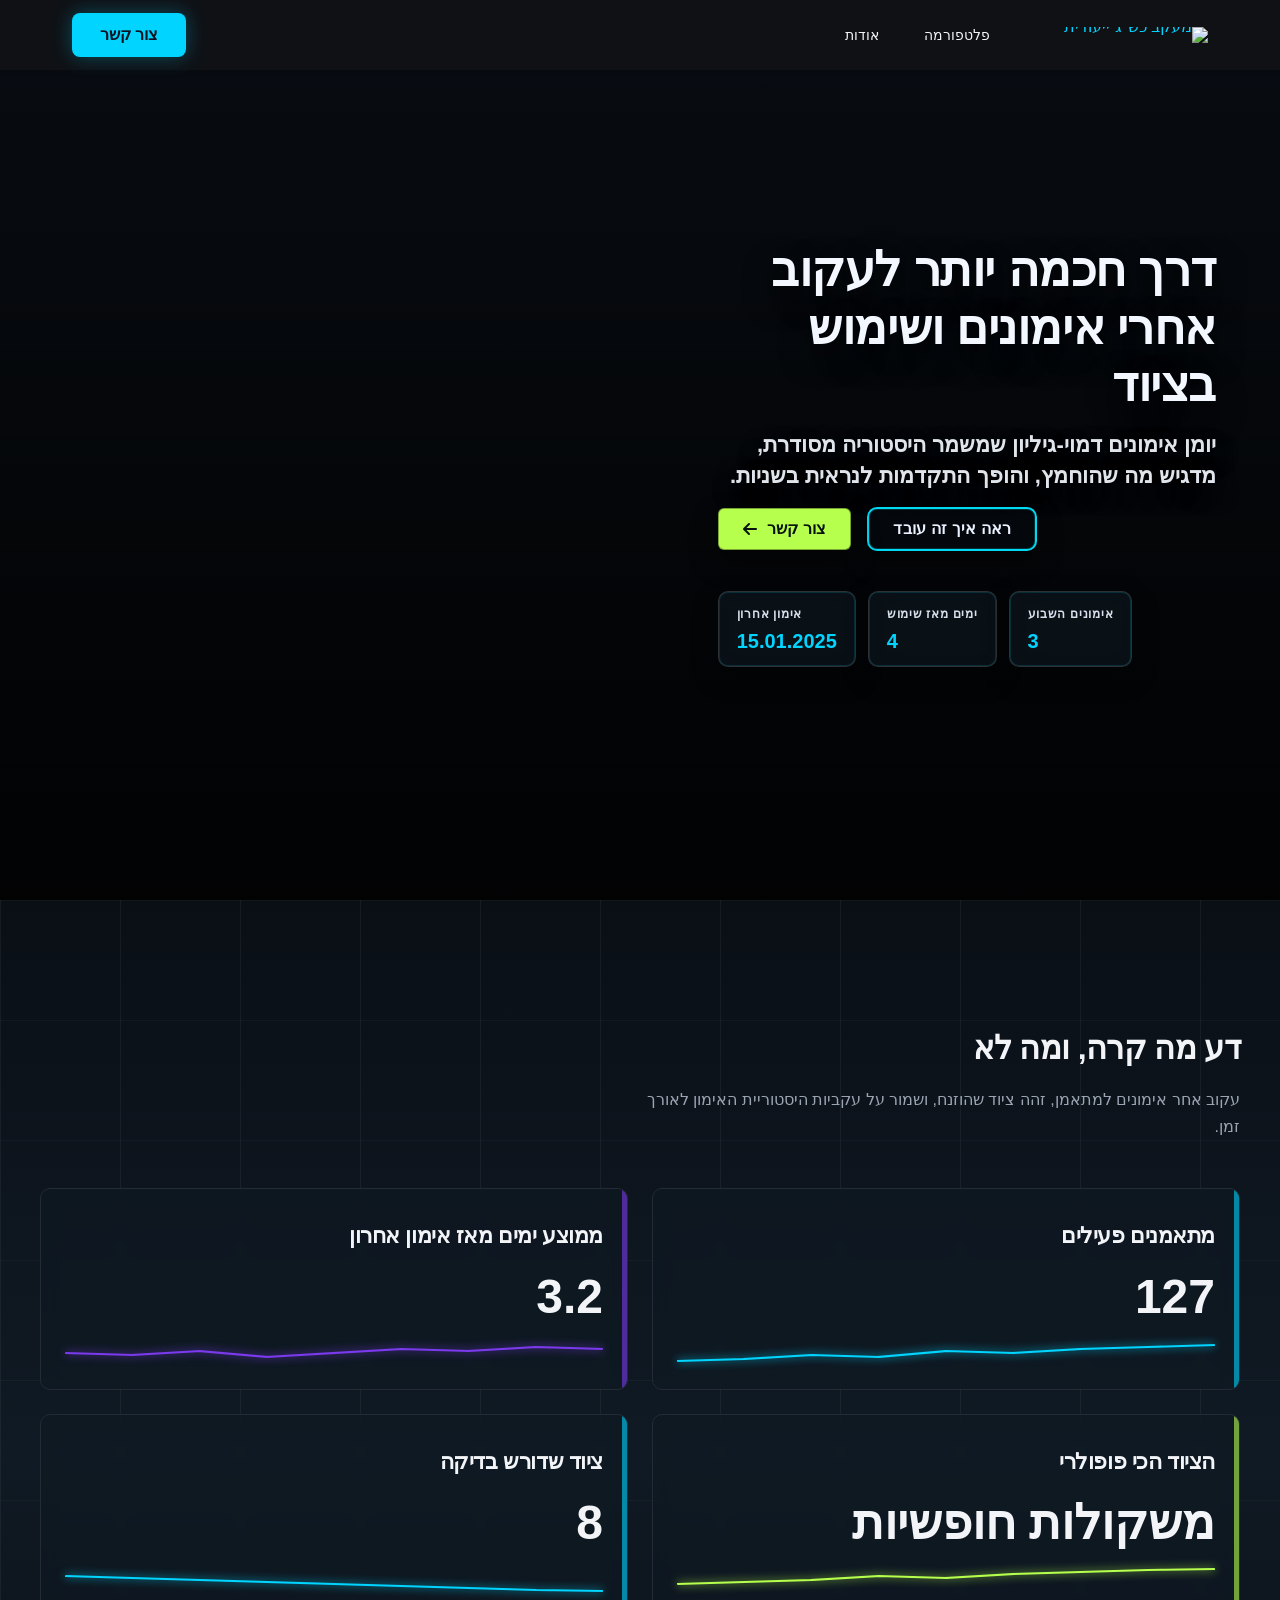
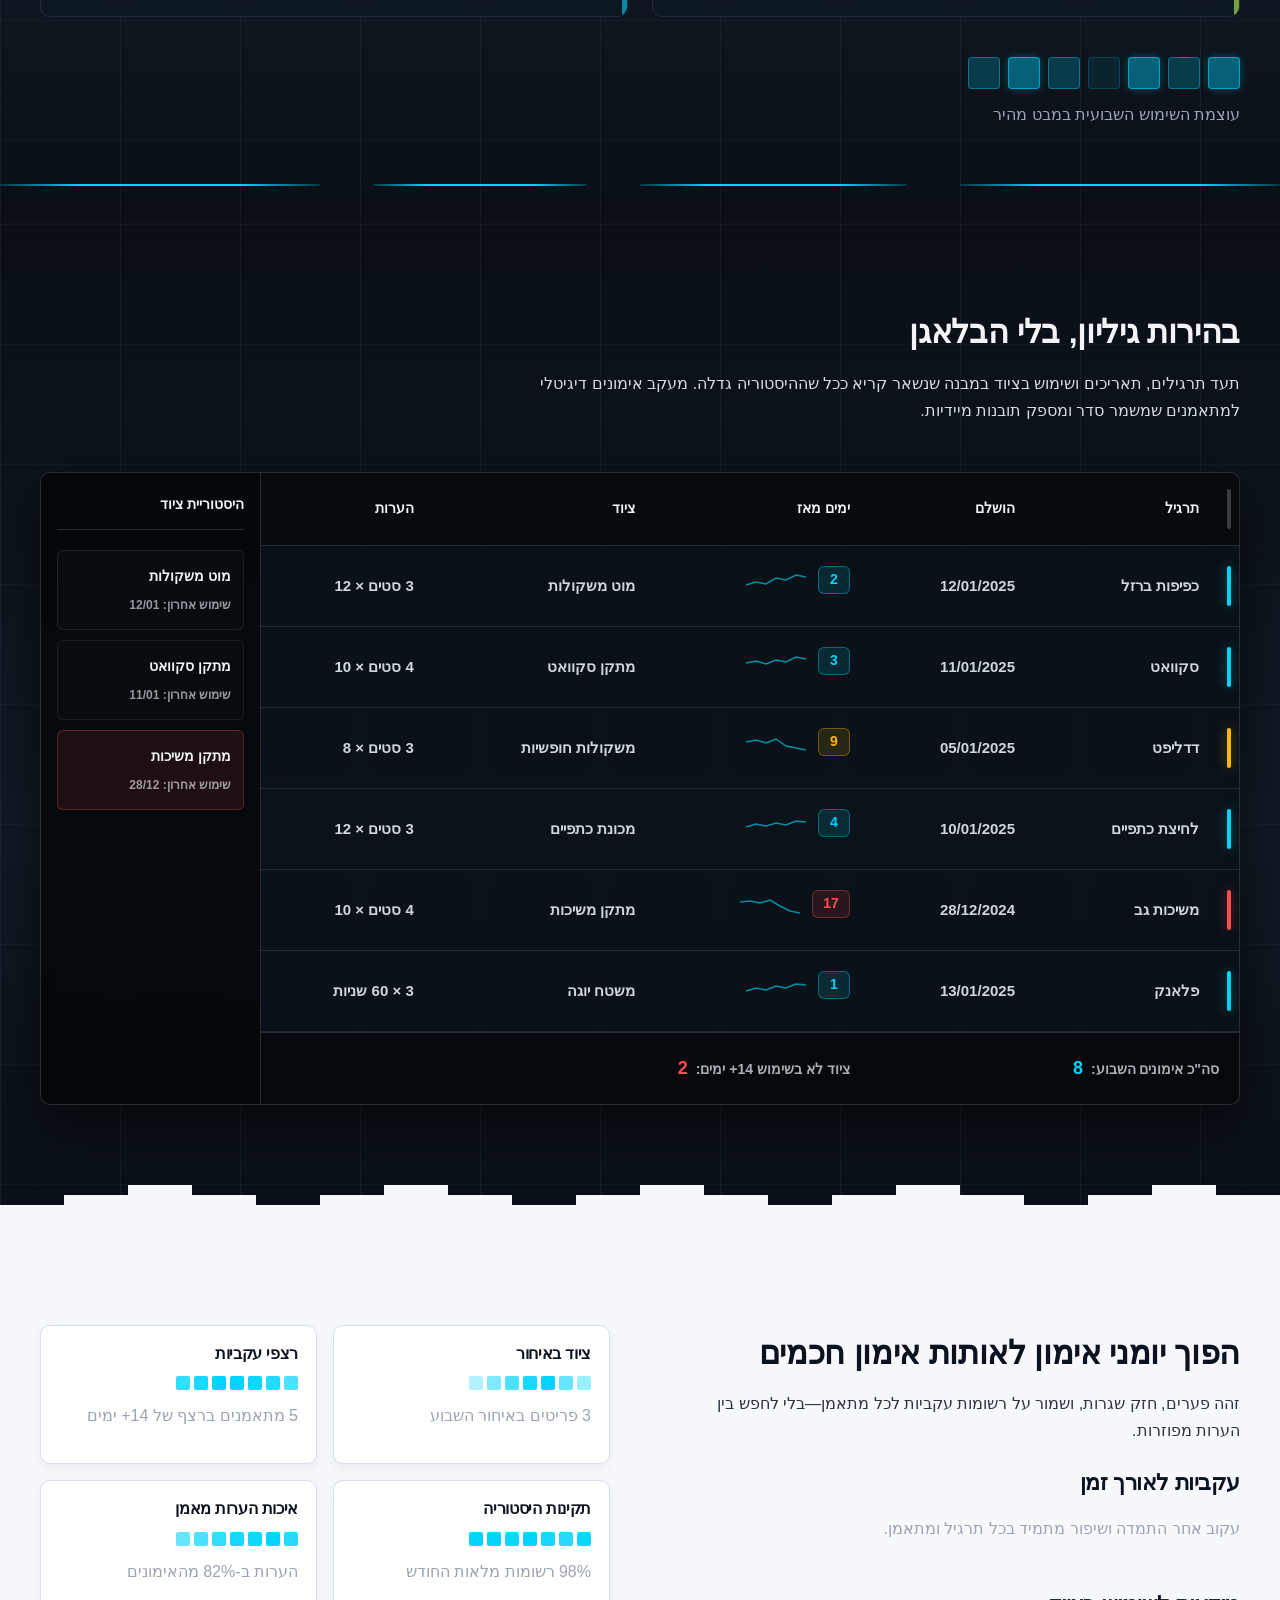
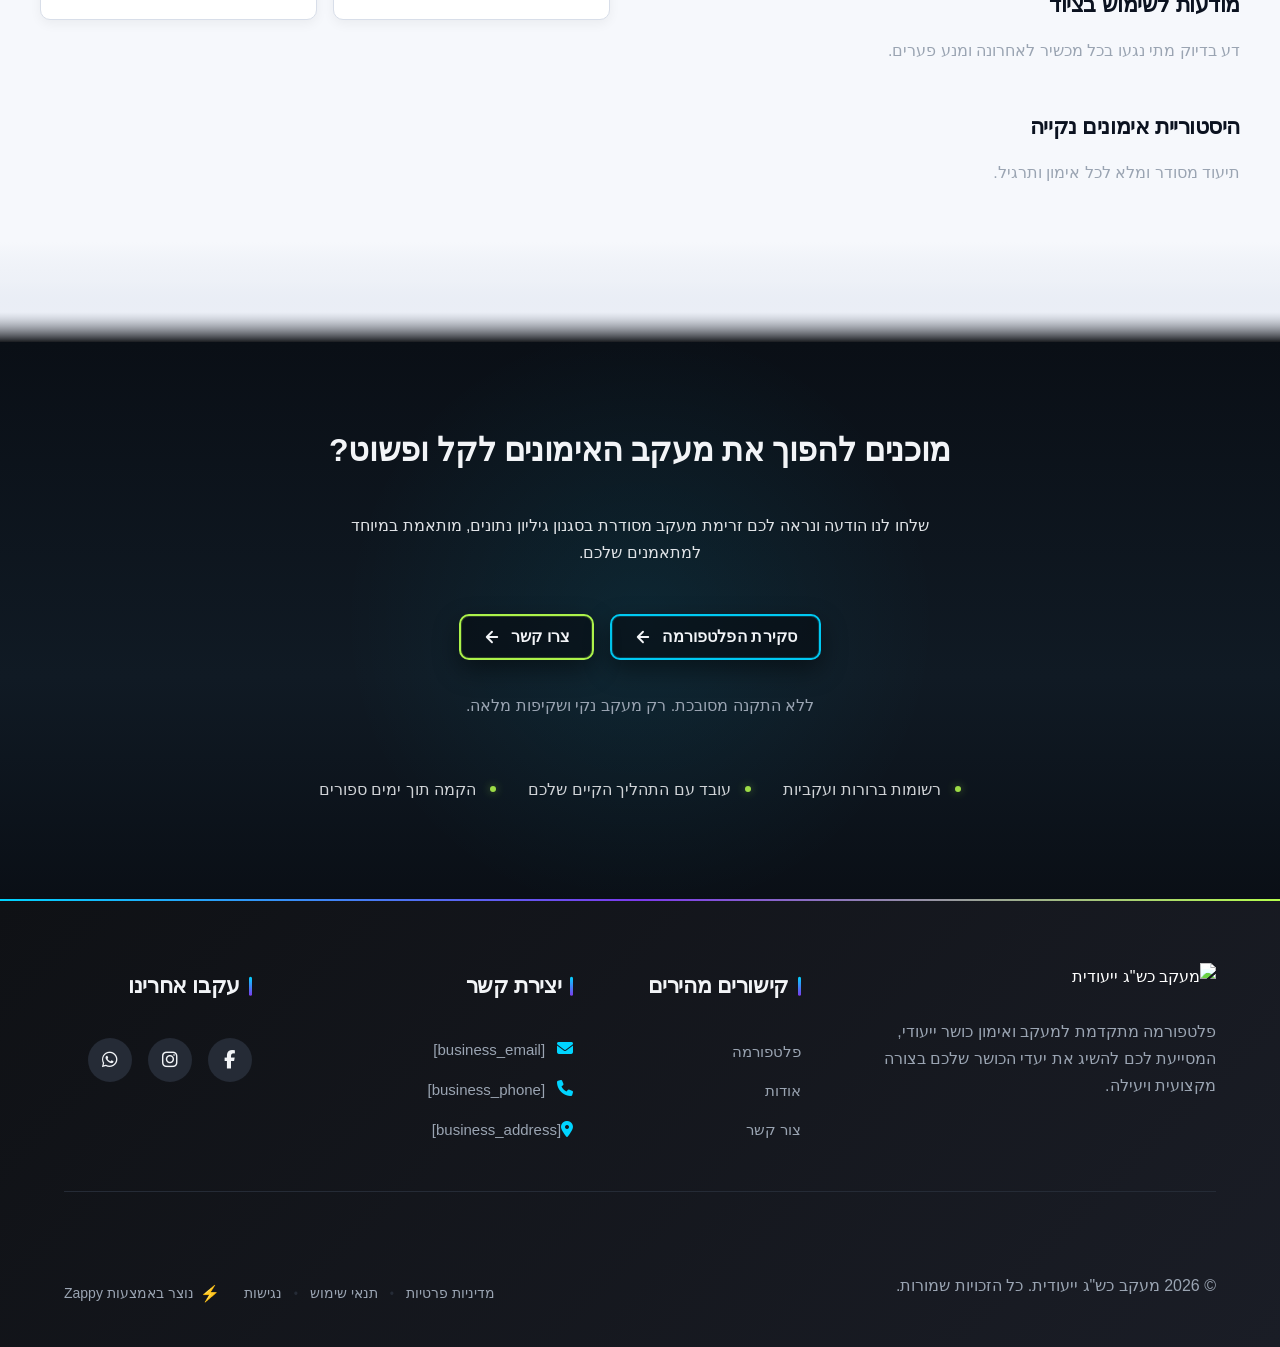
==== public/index.html @ a27424b3 "Initial website commit" ====
<!doctype html><html dir="rtl" lang="he"><head><meta charset="UTF-8"><meta content="width=device-width,initial-scale=1" name="viewport"><meta content="index, follow" name="robots"><title>מעקב אימונים חכם שמתאים לך בדיוק — מעקב כש&quot;ג ייעודית</title><meta content="פלטפורמת מעקב אימונים דיגיטלי המתעדת כל תרגיל ומחשבת אוטומטית ימים מאז שימוש אחרון בציוד. נהל את היסטוריית האימונים שלך בממשק פשוט וחכם." name="description"><meta content="מעקב אימונים, מעקב אימונים דיגיטלי למתאמנים, תיעוד תרגילים וחיזוק שרירים, מערכת ניהול אימונים, מעקב ציוד כושר" name="keywords"><link href="/assets/favicon.ico" rel="icon" type="image/x-icon"><link href="/assets/favicon-16x16.png" rel="icon" type="image/png" sizes="16x16"><link href="/assets/favicon-32x32.png" rel="icon" type="image/png" sizes="32x32"><link href="/assets/favicon-48x48.png" rel="icon" type="image/png" sizes="48x48"><link href="/assets/favicon-192x192.png" rel="icon" type="image/png" sizes="192x192"><link href="/assets/favicon-512x512.png" rel="icon" type="image/png" sizes="512x512"><link href="/assets/apple-touch-icon.png" rel="apple-touch-icon"><script>!function(){"use strict";var t="fdaa30c4-0385-4258-b812-ad06dd76a02b",e="https://api.zappy5.com/api/analytics/track",a=18e5,n=2592e6,o=!0,i=!0,r=!0;var s=function(){var e="zappy_visitor_"+t,a=null;try{if(a=localStorage.getItem(e)){var o=JSON.parse(a),i=Date.now();if(i-o.created<n)return o.lastSeen=i,localStorage.setItem(e,JSON.stringify(o)),o.id}}catch(t){console.warn("Zappy Analytics: LocalStorage not available")}var r="zv_"+Date.now()+"_"+Math.random().toString(36).substr(2,9);try{localStorage.setItem(e,JSON.stringify({id:r,created:Date.now(),lastSeen:Date.now()}))}catch(t){}return r}(),c=function(){var e="zappy_session_"+t,n=null;try{if(n=sessionStorage.getItem(e)){var o=JSON.parse(n),i=Date.now();if(i-o.timestamp<a)return o.timestamp=i,sessionStorage.setItem(e,JSON.stringify(o)),o.id}}catch(t){console.warn("Zappy Analytics: SessionStorage not available")}var r="zs_"+Date.now()+"_"+Math.random().toString(36).substr(2,9);try{sessionStorage.setItem(e,JSON.stringify({id:r,timestamp:Date.now()}))}catch(t){}return r}();function l(a,n){n=n||{};var o={website_id:t,event_type:a,page_path:window.location.pathname,referrer:document.referrer||"direct",visitor_id:s,session_id:c,metadata:n};if(navigator.sendBeacon){var i=new Blob([JSON.stringify(o)],{type:"application/json"});navigator.sendBeacon(e,i)}else fetch(e,{method:"POST",headers:{"Content-Type":"application/json"},body:JSON.stringify(o),keepalive:!0}).catch(function(t){console.warn("Zappy Analytics: Failed to track event",t)})}o&&l("pageview",{title:document.title,url:window.location.href}),i&&document.addEventListener("click",function(t){var e=t.target;if("BUTTON"===e.tagName||e.closest("button")){var a="BUTTON"===e.tagName?e:e.closest("button");l("click",{element:"button",text:a.textContent.trim().substring(0,100),id:a.id||null,class:a.className||null})}else if("A"===e.tagName||e.closest("a")){var n="A"===e.tagName?e:e.closest("a");l("navigation",{element:"link",text:n.textContent.trim().substring(0,100),href:n.href,external:n.hostname!==window.location.hostname})}},!0),r&&document.addEventListener("submit",function(t){var e=t.target;l("form_submit",{form_id:e.id||null,form_name:e.name||null,form_action:e.action||null,form_method:e.method||"GET"})},!0);var d=Date.now();window.addEventListener("beforeunload",function(){l("page_unload",{time_on_page:Math.floor((Date.now()-d)/1e3),page_path:window.location.pathname})}),window.zappyAnalytics={track:l,getVisitorId:function(){return s},getSessionId:function(){return c}}}()</script><meta content="מעקב אימונים חכם שמתאים לך בדיוק — מעקב כש&quot;ג ייעודית" property="og:title"><meta content="פלטפורמת מעקב אימונים דיגיטלי המתעדת כל תרגיל ומחשבת אוטומטית ימים מאז שימוש אחרון בציוד. נהל את היסטוריית האימונים שלך בממשק פשוט וחכם." property="og:description"><meta content="website" property="og:type"><meta content="he_IL" property="og:locale"><meta content="summary_large_image" name="twitter:card"><meta content="מעקב אימונים חכם שמתאים לך בדיוק — מעקב כש&quot;ג ייעודית" name="twitter:title"><meta content="פלטפורמת מעקב אימונים דיגיטלי המתעדת כל תרגיל ומחשבת אוטומטית ימים מאז שימוש אחרון בציוד. נהל את היסטוריית האימונים שלך בממשק פשוט וחכם." name="twitter:description"><link href="https://cdnjs.cloudflare.com/ajax/libs/font-awesome/6.4.0/css/all.min.css" rel="stylesheet"><link href="/assets/favicon.ico" rel="icon" type="image/x-icon"><link href="/assets/favicon-16x16.png" rel="icon" type="image/png" sizes="16x16"><link href="/assets/favicon-32x32.png" rel="icon" type="image/png" sizes="32x32"><link href="/assets/favicon-48x48.png" rel="icon" type="image/png" sizes="48x48"><link href="/assets/favicon-192x192.png" rel="icon" type="image/png" sizes="192x192"><link href="/assets/favicon-512x512.png" rel="icon" type="image/png" sizes="512x512"><link href="/assets/apple-touch-icon.png" rel="apple-touch-icon"><link href="https://cdn.jsdelivr.net/npm/vanilla-cookieconsent@3/dist/cookieconsent.css" rel="stylesheet"/><script src="https://cdn.jsdelivr.net/npm/vanilla-cookieconsent@3/dist/cookieconsent.umd.js"></script><script src="https://cdn.jsdelivr.net/gh/mickidum/acc_toolbar/acctoolbar/acctoolbar.min.js"></script><link href="/styles.css" rel="stylesheet"><style id="zappy-dropdown-submenu-styles">#navMenu li:has(.sub-menu),.nav-menu li:has(.sub-menu),.navbar li:has(.sub-menu),nav li:has(.sub-menu){position:relative}#navMenu .sub-menu,.nav-menu .sub-menu,.navbar .sub-menu,nav .sub-menu{display:block!important;position:absolute!important;top:100%;left:0;min-width:220px;background:#fff;border-radius:8px;box-shadow:0 8px 25px rgba(0,0,0,.15);padding:8px 0;opacity:0;visibility:hidden;transform:translateY(10px);transition:all .3s ease;z-index:1000;list-style:none;pointer-events:none}#navMenu li:hover>.sub-menu,.nav-menu li:hover>.sub-menu,.navbar li:hover>.sub-menu,nav li:hover>.sub-menu{opacity:1!important;visibility:visible!important;transform:translateY(0)!important;pointer-events:auto!important}.sub-menu li{list-style:none;margin:0;padding:0}.sub-menu a{display:block!important;padding:10px 16px!important;color:#333!important;font-weight:500;text-decoration:none;white-space:nowrap;transition:background-color .2s}.sub-menu a:hover{background-color:#f5f5f5}[dir=rtl] .nav-menu .sub-menu,[dir=rtl] .navbar .sub-menu,[dir=rtl] nav .sub-menu,html[lang=ar] .nav-menu .sub-menu,html[lang=ar] .navbar .sub-menu,html[lang=ar] nav .sub-menu,html[lang=he] .nav-menu .sub-menu,html[lang=he] .navbar .sub-menu,html[lang=he] nav .sub-menu{left:auto!important;right:0!important}.sub-menu:empty,.sub-menu:not(:has(li)),.sub-menu:not(:has(li:not(.zappy-hidden-menu-item))){display:none!important;opacity:0!important;visibility:hidden!important;pointer-events:none!important}li:has(.menu-group-title):hover>.sub-menu{opacity:1!important;visibility:visible!important;transform:translateY(0)!important;pointer-events:auto!important}#navMenu>li>.menu-group-title,.nav-menu>li>.menu-group-title{display:inline-block;padding:.5rem 1rem;cursor:default;user-select:none}@media (max-width:768px){#navMenu .sub-menu,.nav-menu .sub-menu,.navbar .sub-menu,nav .sub-menu{position:static!important;transform:none!important;box-shadow:none!important;background:0 0!important;max-height:0;overflow:hidden;opacity:0;visibility:hidden;transition:max-height .3s ease,opacity .3s ease;padding:0!important;border-radius:0!important}.sub-menu.mobile-expanded{max-height:500px!important;opacity:1!important;visibility:visible!important;padding:8px 0 8px 16px!important}[dir=rtl] .sub-menu.mobile-expanded,html[lang=he] .sub-menu.mobile-expanded{padding:8px 16px 8px 0!important}#navMenu li:hover>.sub-menu,.nav-menu li:hover>.sub-menu,.navbar li:hover>.sub-menu,nav li:hover>.sub-menu{opacity:0;visibility:hidden;pointer-events:none}#navMenu li>.sub-menu.mobile-expanded,.nav-menu li>.sub-menu.mobile-expanded,.navbar li>.sub-menu.mobile-expanded,nav li>.sub-menu.mobile-expanded{opacity:1!important;visibility:visible!important;pointer-events:auto!important}#navMenu li:has(.sub-menu),.nav-menu li:has(.sub-menu),.navbar li:has(.sub-menu),nav li:has(.sub-menu){display:flex!important;flex-wrap:wrap!important;align-items:center!important;position:relative!important;min-height:44px!important}#navMenu li:has(.sub-menu)>a,.nav-menu li:has(.sub-menu)>a,.navbar li:has(.sub-menu)>a,nav li:has(.sub-menu)>a{flex:1!important;min-width:0!important}#navMenu li:has(.sub-menu)>.menu-group-title,.nav-menu li:has(.sub-menu)>.menu-group-title,.navbar li:has(.sub-menu)>.menu-group-title,nav li:has(.sub-menu)>.menu-group-title{flex:1!important;min-width:0!important;padding:0!important;line-height:inherit!important}#navMenu li:has(.sub-menu)>.sub-menu,.nav-menu li:has(.sub-menu)>.sub-menu,.navbar li:has(.sub-menu)>.sub-menu,nav li:has(.sub-menu)>.sub-menu{flex-basis:100%!important;width:100%!important}#navMenu li:has(.sub-menu)>a [class*=arrow],#navMenu li:has(.sub-menu)>a [class*=chevron],.nav-menu li:has(.sub-menu)>a .fa-angle-down,.nav-menu li:has(.sub-menu)>a .fa-chevron-down,.nav-menu li:has(.sub-menu)>a [class*=arrow],.nav-menu li:has(.sub-menu)>a [class*=chevron],nav li:has(.sub-menu)>a [class*=arrow],nav li:has(.sub-menu)>a [class*=chevron]{display:none!important;visibility:hidden!important}.mobile-submenu-toggle{display:flex!important;align-items:center!important;justify-content:center!important;width:44px!important;height:auto!important;background:0 0!important;border:none!important;cursor:pointer!important;color:var(--text-dark)!important;position:static!important;flex-shrink:0!important;align-self:stretch!important;z-index:2!important;padding:0!important;margin:0!important}.mobile-submenu-toggle::after{content:''!important;width:0!important;height:0!important;border-left:6px solid transparent!important;border-right:6px solid transparent!important;border-top:7px solid currentColor!important;transition:transform .3s ease!important}.mobile-submenu-toggle.expanded::after{transform:rotate(180deg)!important}.sub-menu a{padding:10px 0!important;display:block!important;color:var(--text-dark)!important}.navbar .sub-menu li a,.zappy-products-dropdown .sub-menu a,nav.navbar .sub-menu li a{color:var(--text-dark)!important}}@media (min-width:769px){.mobile-submenu-toggle{display:none!important}}</style><style id="zappy-widget-visibility">#mic-access-tool-box,#mic-access-tool-general-button,#mic-init-access-tool #mic-access-tool-box,#mic-init-access-tool #mic-access-tool-general-button,#mic-init-access-tool .mic-access-tool-general-button,._access-icon,._access-menu,.mic-access-tool-box,.mic-access-tool-general-button,div[id*=mic-access-tool-box]{display:none!important;visibility:hidden!important;opacity:0!important;pointer-events:none!important}</style></head><body><nav class="navbar" dir="rtl"><button aria-label="Menu" class="mobile-toggle" id="mobileToggle"><svg viewBox="0 0 24 24" class="hamburger-icon" fill="none" height="24" width="24"><path d="M3 12h18M3 6h18M3 18h18" stroke="currentColor" stroke-width="2" stroke-linecap="round"></path></svg><svg viewBox="0 0 24 24" class="close-icon" fill="none" height="24" width="24" style="display:none"><path d="M18 6L6 18M6 6l12 12" stroke="currentColor" stroke-width="2" stroke-linecap="round"></path></svg></button><button aria-label="Call" class="phone-header-btn"><svg viewBox="0 0 24 24" fill="currentColor" height="20" width="20"><path d="M22 16.92v3a2 2 0 0 1-2.18 2 19.79 19.79 0 0 1-8.63-3.07 19.5 19.5 0 0 1-6-6 19.79 19.79 0 0 1-3.07-8.67A2 2 0 0 1 4.11 2h3a2 2 0 0 1 2 1.72 12.84 12.84 0 0 0 .7 2.81 2 2 0 0 1-.45 2.11L8.09 9.91a16 16 0 0 0 6 6l1.27-1.27a2 2 0 0 1 2.11-.45 12.84 12.84 0 0 0 2.81.7A2 2 0 0 1 22 16.92z"></path></svg></button><div class="nav-container"><div class="nav-brand"><a href="/" class="logo-link"><img alt="מעקב כש&quot;ג ייעודית" class="logo" src="/assets/business-logo.webp"/></a></div><ul class="nav-menu" id="navMenu"><li><a href="/platform">פלטפורמה</a></li><li><a href="/about">אודות</a></li></ul><div class="nav-cta-container"><a href="/contact" class="nav-cta-btn">צור קשר</a></div></div></nav><main><section class="index-hero-section" data-layout-spec="בית-hero" data-hero-type="fullscreen-scrim"><div class="index-hero-section__bg-wrapper" data-preserve-bg="0"><img alt="מרכז מעקב אימונים מתקדם עם תאורת ניאון כחולה" class="index-hero-section__bg-image" src="/assets/site-index-hero-bg.webp" data-context="A cinematic, dark-toned fitness tracking dashboard scene: a sleek modern gym environment at night with dramatic blue-cyan neon accent lighting, showing a minimalist workout space with high-tech equipment (smart dumbbells, digital tracking screens), dark surfaces with subtle grid patterns, and ambient glow from digital displays. The scene should feel like a premium control center for fitness tracking, with a sophisticated tech aesthetic. Shot from a wide angle to show depth and space, with strong contrast between dark shadows and cyan/blue highlights. Ultra-modern, professional, and slightly futuristic mood." data-hero-bg="true" data-placeholder="index-hero-bg" height="1080" width="1920"></div><div class="index-hero-section__scrim" aria-hidden="true"></div><div class="index-hero-section__content-wrapper"><div class="index-hero-section__overlay-group"><h1 class="index-hero-section__headline">דרך חכמה יותר לעקוב אחרי אימונים ושימוש בציוד</h1><h3 class="index-hero-section__subtitle">יומן אימונים דמוי-גיליון שמשמר היסטוריה מסודרת, מדגיש מה שהוחמץ, והופך התקדמות לנראית בשניות.</h3><div class="index-hero-section__cta-row"><a href="/contact" class="index-hero-section__btn-primary"><span>צור קשר</span><i class="fas fa-arrow-left" aria-hidden="true"></i></a><a href="/platform" class="index-hero-section__btn-secondary"><span>ראה איך זה עובד</span></a></div><div class="index-hero-section__kpi-cluster"><div class="index-hero-section__kpi-chip"><span class="index-hero-section__kpi-label">אימון אחרון</span><span class="index-hero-section__kpi-value">15.01.2025</span></div><div class="index-hero-section__kpi-chip"><span class="index-hero-section__kpi-label">ימים מאז שימוש</span><span class="index-hero-section__kpi-value">4</span></div><div class="index-hero-section__kpi-chip"><span class="index-hero-section__kpi-label">אימונים השבוע</span><span class="index-hero-section__kpi-value">3</span></div></div></div></div></section><section class="index-stats-section" data-layout-spec="בית-stats"><div class="index-stats-container"><div class="index-stats-intro"><h2>דע מה קרה, ומה לא</h2><p>עקוב אחר אימונים למתאמן, זהה ציוד שהוזנח, ושמור על עקביות היסטוריית האימון לאורך זמן.</p></div><div class="index-stats-kpi-grid"><div class="index-stats-kpi-tile" data-status="primary"><div class="index-stats-status-bar"></div><div class="index-stats-kpi-content"><h3>מתאמנים פעילים</h3><div class="index-stats-kpi-value">127</div><svg viewBox="0 0 120 24" aria-hidden="true" data-no-icon-edit="true" preserveAspectRatio="none" class="index-stats-sparkline"><path d="M0,20 L15,18 L30,14 L45,16 L60,10 L75,12 L90,8 L105,6 L120,4" stroke="currentColor" stroke-width="2" fill="none"></path></svg></div></div><div class="index-stats-kpi-tile" data-status="secondary"><div class="index-stats-status-bar"></div><div class="index-stats-kpi-content"><h3>ממוצע ימים מאז אימון אחרון</h3><div class="index-stats-kpi-value">3.2</div><svg viewBox="0 0 120 24" aria-hidden="true" data-no-icon-edit="true" preserveAspectRatio="none" class="index-stats-sparkline"><path d="M0,12 L15,14 L30,10 L45,16 L60,12 L75,8 L90,10 L105,6 L120,8" stroke="currentColor" stroke-width="2" fill="none"></path></svg></div></div><div class="index-stats-kpi-tile" data-status="accent"><div class="index-stats-status-bar"></div><div class="index-stats-kpi-content"><h3>הציוד הכי פופולרי</h3><div class="index-stats-kpi-value">משקולות חופשיות</div><svg viewBox="0 0 120 24" aria-hidden="true" data-no-icon-edit="true" preserveAspectRatio="none" class="index-stats-sparkline"><path d="M0,16 L15,14 L30,12 L45,8 L60,10 L75,6 L90,4 L105,2 L120,1" stroke="currentColor" stroke-width="2" fill="none"></path></svg></div></div><div class="index-stats-kpi-tile" data-status="primary"><div class="index-stats-status-bar"></div><div class="index-stats-kpi-content"><h3>ציוד שדורש בדיקה</h3><div class="index-stats-kpi-value">8</div><svg viewBox="0 0 120 24" aria-hidden="true" data-no-icon-edit="true" preserveAspectRatio="none" class="index-stats-sparkline"><path d="M0,8 L15,10 L30,12 L45,14 L60,16 L75,18 L90,20 L105,22 L120,23" stroke="currentColor" stroke-width="2" fill="none"></path></svg></div></div></div><div class="index-stats-heat-strip-wrapper"><div class="index-stats-heat-strip"><div class="index-stats-heat-cell" data-intensity="high"></div><div class="index-stats-heat-cell" data-intensity="medium"></div><div class="index-stats-heat-cell" data-intensity="high"></div><div class="index-stats-heat-cell" data-intensity="low"></div><div class="index-stats-heat-cell" data-intensity="medium"></div><div class="index-stats-heat-cell" data-intensity="high"></div><div class="index-stats-heat-cell" data-intensity="medium"></div></div><p class="index-stats-heat-caption">עוצמת השימוש השבועית במבט מהיר</p></div></div><div class="index-stats-divider-wrapper"><svg viewBox="0 0 1200 40" aria-hidden="true" data-no-icon-edit="true" preserveAspectRatio="none" xmlns="http://www.w3.org/2000/svg"><defs><linearGradient id="index-stats-neon-gradient" x1="0%" x2="100%" y1="0%" y2="0%"><stop offset="0%" style="stop-color:#00D4FF;stop-opacity:0.2"></stop><stop offset="25%" style="stop-color:#00D4FF;stop-opacity:1"></stop><stop offset="30%" style="stop-color:#00D4FF"></stop><stop offset="45%" style="stop-color:#00D4FF"></stop><stop offset="50%" style="stop-color:#00D4FF;stop-opacity:1"></stop><stop offset="55%" style="stop-color:#00D4FF"></stop><stop offset="70%" style="stop-color:#00D4FF"></stop><stop offset="75%" style="stop-color:#00D4FF;stop-opacity:1"></stop><stop offset="100%" style="stop-color:#00D4FF;stop-opacity:0.2"></stop></linearGradient></defs><rect fill="url(#index-stats-neon-gradient)" height="2" width="300" x="0" y="0"></rect><rect fill="url(#index-stats-neon-gradient)" height="2" width="200" x="350" y="0"></rect><rect fill="url(#index-stats-neon-gradient)" height="2" width="250" x="600" y="0"></rect><rect fill="url(#index-stats-neon-gradient)" height="2" width="300" x="900" y="0"></rect><rect fill="var(--bg-dark)" height="2" width="1200" x="0" y="38"></rect></svg></div></section><section class="index-capabilities-section" data-layout-spec="בית-capabilities"><div class="index-capabilities-container"><div class="index-capabilities-intro"><h2>בהירות גיליון, בלי הבלאגן</h2><p>תעד תרגילים, תאריכים ושימוש בציוד במבנה שנשאר קריא ככל שההיסטוריה גדלה. מעקב אימונים דיגיטלי למתאמנים שמשמר סדר ומספק תובנות מיידיות.</p></div><div class="index-capabilities-spreadsheet-panel"><div class="index-capabilities-table-container"><table class="index-capabilities-table"><thead><tr><th><span class="index-capabilities-status-bar"></span></th><th>תרגיל</th><th>הושלם</th><th>ימים מאז</th><th>ציוד</th><th>הערות</th></tr></thead><tbody><tr><td><span class="index-capabilities-status-bar index-capabilities-status-active"></span></td><td class="index-capabilities-exercise-name">כפיפות ברזל</td><td class="index-capabilities-date">12/01/2025</td><td class="index-capabilities-days"><span class="index-capabilities-day-count">2</span><svg viewBox="0 0 60 20" aria-hidden="true" data-no-icon-edit="true" preserveAspectRatio="none" class="index-capabilities-sparkline"><polyline fill="none" points="0,15 10,12 20,14 30,8 40,10 50,5 60,7" stroke="currentColor" stroke-width="1.5"></polyline></svg></td><td class="index-capabilities-equipment">מוט משקולות</td><td class="index-capabilities-notes">3 סטים × 12</td></tr><tr><td><span class="index-capabilities-status-bar index-capabilities-status-active"></span></td><td class="index-capabilities-exercise-name">סקוואט</td><td class="index-capabilities-date">11/01/2025</td><td class="index-capabilities-days"><span class="index-capabilities-day-count">3</span><svg viewBox="0 0 60 20" aria-hidden="true" data-no-icon-edit="true" preserveAspectRatio="none" class="index-capabilities-sparkline"><polyline fill="none" points="0,12 10,10 20,13 30,9 40,11 50,6 60,8" stroke="currentColor" stroke-width="1.5"></polyline></svg></td><td class="index-capabilities-equipment">מתקן סקוואט</td><td class="index-capabilities-notes">4 סטים × 10</td></tr><tr><td><span class="index-capabilities-status-bar index-capabilities-status-warning"></span></td><td class="index-capabilities-exercise-name">דדליפט</td><td class="index-capabilities-date">05/01/2025</td><td class="index-capabilities-days"><span class="index-capabilities-day-count index-capabilities-warning-count">9</span><svg viewBox="0 0 60 20" aria-hidden="true" data-no-icon-edit="true" preserveAspectRatio="none" class="index-capabilities-sparkline"><polyline fill="none" points="0,10 10,8 20,11 30,7 40,14 50,16 60,18" stroke="currentColor" stroke-width="1.5"></polyline></svg></td><td class="index-capabilities-equipment">משקולות חופשיות</td><td class="index-capabilities-notes">3 סטים × 8</td></tr><tr><td><span class="index-capabilities-status-bar index-capabilities-status-active"></span></td><td class="index-capabilities-exercise-name">לחיצת כתפיים</td><td class="index-capabilities-date">10/01/2025</td><td class="index-capabilities-days"><span class="index-capabilities-day-count">4</span><svg viewBox="0 0 60 20" aria-hidden="true" data-no-icon-edit="true" preserveAspectRatio="none" class="index-capabilities-sparkline"><polyline fill="none" points="0,14 10,11 20,13 30,10 40,12 50,8 60,9" stroke="currentColor" stroke-width="1.5"></polyline></svg></td><td class="index-capabilities-equipment">מכונת כתפיים</td><td class="index-capabilities-notes">3 סטים × 12</td></tr><tr><td><span class="index-capabilities-status-bar index-capabilities-status-danger"></span></td><td class="index-capabilities-exercise-name">משיכות גב</td><td class="index-capabilities-date">28/12/2024</td><td class="index-capabilities-days"><span class="index-capabilities-day-count index-capabilities-danger-count">17</span><svg viewBox="0 0 60 20" aria-hidden="true" data-no-icon-edit="true" preserveAspectRatio="none" class="index-capabilities-sparkline"><polyline fill="none" points="0,8 10,7 20,9 30,6 40,12 50,17 60,19" stroke="currentColor" stroke-width="1.5"></polyline></svg></td><td class="index-capabilities-equipment">מתקן משיכות</td><td class="index-capabilities-notes">4 סטים × 10</td></tr><tr><td><span class="index-capabilities-status-bar index-capabilities-status-active"></span></td><td class="index-capabilities-exercise-name">פלאנק</td><td class="index-capabilities-date">13/01/2025</td><td class="index-capabilities-days"><span class="index-capabilities-day-count">1</span><svg viewBox="0 0 60 20" aria-hidden="true" data-no-icon-edit="true" preserveAspectRatio="none" class="index-capabilities-sparkline"><polyline fill="none" points="0,16 10,13 20,15 30,11 40,13 50,9 60,10" stroke="currentColor" stroke-width="1.5"></polyline></svg></td><td class="index-capabilities-equipment">משטח יוגה</td><td class="index-capabilities-notes">3 × 60 שניות</td></tr></tbody><tfoot><tr class="index-capabilities-summary-row"><td colspan="3"><span class="index-capabilities-summary-label">סה"כ אימונים השבוע:</span><span class="index-capabilities-summary-value">8</span></td><td colspan="3"><span class="index-capabilities-summary-label">ציוד לא בשימוש 14+ ימים:</span><span class="index-capabilities-summary-value index-capabilities-alert-value">2</span></td></tr></tfoot></table></div><div class="index-capabilities-equipment-drawer"><div class="index-capabilities-drawer-header">היסטוריית ציוד</div><div class="index-capabilities-drawer-item"><div class="index-capabilities-drawer-equipment">מוט משקולות</div><div class="index-capabilities-drawer-date">שימוש אחרון: 12/01</div></div><div class="index-capabilities-drawer-item"><div class="index-capabilities-drawer-equipment">מתקן סקוואט</div><div class="index-capabilities-drawer-date">שימוש אחרון: 11/01</div></div><div class="index-capabilities-drawer-item index-capabilities-drawer-item-alert"><div class="index-capabilities-drawer-equipment">מתקן משיכות</div><div class="index-capabilities-drawer-date">שימוש אחרון: 28/12</div></div></div></div></div><div class="index-capabilities-divider-wrapper"><svg viewBox="0 0 1200 80" aria-hidden="true" data-no-icon-edit="true" preserveAspectRatio="none" xmlns="http://www.w3.org/2000/svg"><path d="M0,80 L0,40 L60,40 L60,30 L120,30 L120,20 L180,20 L180,30 L240,30 L240,40 L300,40 L300,30 L360,30 L360,20 L420,20 L420,30 L480,30 L480,40 L540,40 L540,30 L600,30 L600,20 L660,20 L660,30 L720,30 L720,40 L780,40 L780,30 L840,30 L840,20 L900,20 L900,30 L960,30 L960,40 L1020,40 L1020,30 L1080,30 L1080,20 L1140,20 L1140,30 L1200,30 L1200,80 Z" fill="var(--bg-light)"></path></svg></div></section><section class="index-showcase-section" data-layout-spec="בית-showcase"><div class="index-showcase-container"><div class="index-showcase-content"><h2 class="index-showcase-title">הפוך יומני אימון לאותות אימון חכמים</h2><p class="index-showcase-description">זהה פערים, חזק שגרות, ושמור על רשומות עקביות לכל מתאמן—בלי לחפש בין הערות מפוזרות.</p><div class="index-showcase-bullets"><div class="index-showcase-bullet-item"><h3 class="index-showcase-bullet-title">עקביות לאורך זמן</h3><p class="index-showcase-bullet-text">עקוב אחר התמדה ושיפור מתמיד בכל תרגיל ומתאמן.</p></div><div class="index-showcase-bullet-item"><h3 class="index-showcase-bullet-title">מודעות לשימוש בציוד</h3><p class="index-showcase-bullet-text">דע בדיוק מתי נגעו בכל מכשיר לאחרונה ומנע פערים.</p></div><div class="index-showcase-bullet-item"><h3 class="index-showcase-bullet-title">היסטוריית אימונים נקייה</h3><p class="index-showcase-bullet-text">תיעוד מסודר ומלא לכל אימון ותרגיל.</p></div></div></div><div class="index-showcase-reports"><div class="index-showcase-report-card"><div class="index-showcase-report-header"><h4 class="index-showcase-report-title">ציוד באיחור</h4><div class="index-showcase-heatmap"><span class="index-showcase-heat-square" style="opacity:.3"></span><span class="index-showcase-heat-square" style="opacity:.5"></span><span class="index-showcase-heat-square" style="opacity:.7"></span><span class="index-showcase-heat-square" style="opacity:.9"></span><span class="index-showcase-heat-square" style="opacity:1"></span><span class="index-showcase-heat-square" style="opacity:.6"></span><span class="index-showcase-heat-square" style="opacity:.4"></span></div></div><p class="index-showcase-report-insight">3 פריטים באיחור השבוע</p></div><div class="index-showcase-report-card"><div class="index-showcase-report-header"><h4 class="index-showcase-report-title">רצפי עקביות</h4><div class="index-showcase-heatmap"><span class="index-showcase-heat-square" style="opacity:.8"></span><span class="index-showcase-heat-square" style="opacity:.9"></span><span class="index-showcase-heat-square" style="opacity:1"></span><span class="index-showcase-heat-square" style="opacity:1"></span><span class="index-showcase-heat-square" style="opacity:.95"></span><span class="index-showcase-heat-square" style="opacity:.85"></span><span class="index-showcase-heat-square" style="opacity:.7"></span></div></div><p class="index-showcase-report-insight">5 מתאמנים ברצף של 14+ ימים</p></div><div class="index-showcase-report-card"><div class="index-showcase-report-header"><h4 class="index-showcase-report-title">תקינות היסטוריה</h4><div class="index-showcase-heatmap"><span class="index-showcase-heat-square" style="opacity:1"></span><span class="index-showcase-heat-square" style="opacity:1"></span><span class="index-showcase-heat-square" style="opacity:.95"></span><span class="index-showcase-heat-square" style="opacity:1"></span><span class="index-showcase-heat-square" style="opacity:.9"></span><span class="index-showcase-heat-square" style="opacity:.85"></span><span class="index-showcase-heat-square" style="opacity:.95"></span></div></div><p class="index-showcase-report-insight">98% רשומות מלאות החודש</p></div><div class="index-showcase-report-card"><div class="index-showcase-report-header"><h4 class="index-showcase-report-title">איכות הערות מאמן</h4><div class="index-showcase-heatmap"><span class="index-showcase-heat-square" style="opacity:.6"></span><span class="index-showcase-heat-square" style="opacity:.7"></span><span class="index-showcase-heat-square" style="opacity:.8"></span><span class="index-showcase-heat-square" style="opacity:.9"></span><span class="index-showcase-heat-square" style="opacity:.95"></span><span class="index-showcase-heat-square" style="opacity:1"></span><span class="index-showcase-heat-square" style="opacity:.85"></span></div></div><p class="index-showcase-report-insight">הערות ב-82% מהאימונים</p></div></div></div><div class="index-showcase-divider-wrapper"><svg viewBox="0 0 1200 100" aria-hidden="true" data-no-icon-edit="true" preserveAspectRatio="none" xmlns="http://www.w3.org/2000/svg"><defs><linearGradient id="showcase-divider-gradient" x1="0%" x2="0%" y1="0%" y2="100%"><stop offset="0%" style="stop-color:#F6F8FC;stop-opacity:1"></stop><stop offset="40%" style="stop-color:#E8ECF4;stop-opacity:0.6"></stop><stop offset="70%" style="stop-color:#D0D8E8;stop-opacity:0.3"></stop><stop offset="100%" style="stop-color:#0F1115;stop-opacity:0.95"></stop></linearGradient></defs><rect fill="url(#showcase-divider-gradient)" height="100" width="1200" x="0" y="0"></rect></svg></div></section><section class="index-cta-section" data-layout-spec="בית-cta"><div class="index-cta-container"><div class="index-cta-content"><h2 class="index-cta-heading">מוכנים להפוך את מעקב האימונים לקל ופשוט?</h2><p class="index-cta-description">שלחו לנו הודעה ונראה לכם זרימת מעקב מסודרת בסגנון גיליון נתונים, מותאמת במיוחד למתאמנים שלכם.</p><div class="index-cta-buttons"><a href="/contact" class="index-cta-btn index-cta-btn-primary"><span>צרו קשר</span><svg viewBox="0 0 24 24" fill="none" height="18" width="18" stroke="currentColor" stroke-linecap="round" stroke-linejoin="round" stroke-width="2.5"><path d="M5 12h14M12 5l-7 7 7 7"></path></svg></a><a href="/platform" class="index-cta-btn index-cta-btn-secondary"><span>סקירת הפלטפורמה</span><svg viewBox="0 0 24 24" fill="none" height="18" width="18" stroke="currentColor" stroke-linecap="round" stroke-linejoin="round" stroke-width="2.5"><path d="M5 12h14M12 5l-7 7 7 7"></path></svg></a></div><p class="index-cta-trust">ללא התקנה מסובכת. רק מעקב נקי ושקיפות מלאה.</p><div class="index-cta-features"><p class="index-cta-feature-item">הקמה תוך ימים ספורים</p><p class="index-cta-feature-item">עובד עם התהליך הקיים שלכם</p><p class="index-cta-feature-item">רשומות ברורות ועקביות</p></div></div></div></section></main><footer class="site-footer"><div class="footer-container"><div class="footer-top"><div class="footer-column footer-about"><img alt="מעקב כש&quot;ג ייעודית" class="logo" src="/assets/business-logo.webp"/><p class="footer-description">פלטפורמה מתקדמת למעקב ואימון כושר ייעודי, המסייעת לכם להשיג את יעדי הכושר שלכם בצורה מקצועית ויעילה.</p></div><div class="footer-column footer-links"><h3 class="footer-title">קישורים מהירים</h3><ul class="footer-nav"><li><a href="/platform">פלטפורמה</a></li><li><a href="/about">אודות</a></li><li><a href="/contact">צור קשר</a></li></ul></div><div class="footer-column footer-contact"><h3 class="footer-title">יצירת קשר</h3><ul class="contact-list"><li><i class="fas fa-envelope"></i><a href="mailto:[business_email]">[business_email]</a></li><li><i class="fas fa-phone"></i><a href="tel:[business_phone]">[business_phone]</a></li><li><a href="/"><i class="fas fa-map-marker-alt"></i><span>[business_address]</span></a></li></ul></div><div class="footer-column footer-social"><h3 class="footer-title">עקבו אחרינו</h3><div class="social-links"><a href="[facebook_handle]" aria-label="Facebook" rel="noopener noreferrer" target="_blank"><i class="fab fa-facebook-f"></i></a><a href="[instagram_handle]" aria-label="Instagram" rel="noopener noreferrer" target="_blank"><i class="fab fa-instagram"></i></a><a href="[whatsapp_handle]" aria-label="WhatsApp" rel="noopener noreferrer" target="_blank"><i class="fab fa-whatsapp"></i></a></div></div></div><div class="footer-bottom"><div class="footer-bottom-content"><p class="copyright">© 2026 מעקב כש"ג ייעודית. כל הזכויות שמורות.</p><div class="footer-bottom-links"><nav class="legal-links"><a href="/privacy">מדיניות פרטיות</a><span class="separator">•</span><a href="/terms">תנאי שימוש</a><span class="separator">•</span><a href="/accessibility">נגישות</a></nav><a href="https://zappy5.com" class="zappy-attribution" rel="noopener noreferrer" target="_blank">נוצר באמצעות Zappy</a></div></div></div></div></footer><a href="https://wa.me/[whatsapp_handle]" class="whatsapp-float" aria-label="WhatsApp"><i class="fab fa-whatsapp"></i></a><div data-integration="accessibility:toolbar"></div><script src="/script.js"></script><script id="zappy-mobile-submenu-script">!function(){function e(){if(window.innerWidth>768)return document.querySelectorAll(".mobile-submenu-toggle").forEach(function(e){e.remove()}),void document.querySelectorAll(".sub-menu.mobile-expanded").forEach(function(e){e.classList.remove("mobile-expanded")});document.querySelectorAll(".nav-menu li:has(.sub-menu), nav li:has(.sub-menu), .navbar li:has(.sub-menu), #navMenu li:has(.sub-menu)").forEach(function(e){if(!e.querySelector(".mobile-submenu-toggle")){var t=e.querySelector(".sub-menu"),n=e.querySelector(":scope > a");if(t&&n){var o=document.createElement("button");o.className="mobile-submenu-toggle",o.setAttribute("aria-label","Toggle submenu"),o.setAttribute("type","button"),n.insertAdjacentElement("afterend",o),o.addEventListener("click",function(e){e.preventDefault(),e.stopPropagation(),document.querySelectorAll(".sub-menu.mobile-expanded").forEach(function(e){if(e!==t){e.classList.remove("mobile-expanded");var n=e.parentElement.querySelector(".mobile-submenu-toggle");n&&n.classList.remove("expanded")}}),t.classList.toggle("mobile-expanded"),o.classList.toggle("expanded")})}}})}var t;"loading"===document.readyState?document.addEventListener("DOMContentLoaded",e):e(),window.addEventListener("resize",function(){clearTimeout(t),t=setTimeout(e,250)});var n=new MutationObserver(function(t){t.forEach(function(t){if("attributes"===t.type){var n=t.target;n.classList&&(n.classList.contains("active")||n.classList.contains("open"))&&setTimeout(e,100)}})});setTimeout(function(){document.querySelectorAll(".mobile-menu, .nav-menu, #navMenu, nav").forEach(function(e){n.observe(e,{attributes:!0,attributeFilter:["class","style"]})})},500)}()</script></body></html>
---- styles.css ----
/* Self-hosted fonts (Inter + Rubik for multi-language support) */

/* Inter font (English / LTR languages) */
@font-face {
  font-family: 'Inter';
  font-style: normal;
  font-weight: 400;
  font-display: swap;
  src: url('assets/fonts/Inter-Regular.woff2') format('woff2');
}

@font-face {
  font-family: 'Inter';
  font-style: normal;
  font-weight: 500;
  font-display: swap;
  src: url('assets/fonts/Inter-Medium.woff2') format('woff2');
}

@font-face {
  font-family: 'Inter';
  font-style: normal;
  font-weight: 600;
  font-display: swap;
  src: url('assets/fonts/Inter-SemiBold.woff2') format('woff2');
}

@font-face {
  font-family: 'Inter';
  font-style: normal;
  font-weight: 700;
  font-display: swap;
  src: url('assets/fonts/Inter-Bold.woff2') format('woff2');
}

/* Rubik font (Hebrew / RTL languages) */
@font-face {
  font-family: 'Rubik';
  font-style: normal;
  font-weight: 400;
  font-display: swap;
  src: url('assets/fonts/Rubik-Regular.woff2') format('woff2');
}

@font-face {
  font-family: 'Rubik';
  font-style: normal;
  font-weight: 500;
  font-display: swap;
  src: url('assets/fonts/Rubik-Medium.woff2') format('woff2');
}

@font-face {
  font-family: 'Rubik';
  font-style: normal;
  font-weight: 600;
  font-display: swap;
  src: url('assets/fonts/Rubik-SemiBold.woff2') format('woff2');
}

@font-face {
  font-family: 'Rubik';
  font-style: normal;
  font-weight: 700;
  font-display: swap;
  src: url('assets/fonts/Rubik-Bold.woff2') format('woff2');
}


/* Self-hosted fonts (Inter + Rubik for multi-language support) */

/* Inter font (English / LTR languages) */
@font-face {
  font-family: 'Inter';
  font-style: normal;
  font-weight: 400;
  font-display: swap;
  src: url('assets/fonts/Inter-Regular.woff2') format('woff2');
}

@font-face {
  font-family: 'Inter';
  font-style: normal;
  font-weight: 500;
  font-display: swap;
  src: url('assets/fonts/Inter-Medium.woff2') format('woff2');
}

@font-face {
  font-family: 'Inter';
  font-style: normal;
  font-weight: 600;
  font-display: swap;
  src: url('assets/fonts/Inter-SemiBold.woff2') format('woff2');
}

@font-face {
  font-family: 'Inter';
  font-style: normal;
  font-weight: 700;
  font-display: swap;
  src: url('assets/fonts/Inter-Bold.woff2') format('woff2');
}

/* Rubik font (Hebrew / RTL languages) */
@font-face {
  font-family: 'Rubik';
  font-style: normal;
  font-weight: 400;
  font-display: swap;
  src: url('assets/fonts/Rubik-Regular.woff2') format('woff2');
}

@font-face {
  font-family: 'Rubik';
  font-style: normal;
  font-weight: 500;
  font-display: swap;
  src: url('assets/fonts/Rubik-Medium.woff2') format('woff2');
}

@font-face {
  font-family: 'Rubik';
  font-style: normal;
  font-weight: 600;
  font-display: swap;
  src: url('assets/fonts/Rubik-SemiBold.woff2') format('woff2');
}

@font-face {
  font-family: 'Rubik';
  font-style: normal;
  font-weight: 700;
  font-display: swap;
  src: url('assets/fonts/Rubik-Bold.woff2') format('woff2');
}
:root {
  --primary: #00D4FF;
  --secondary: #7C3AED;
  --accent: #B6FF4D;
  --bg-light: #F6F8FC;
  --bg-dark: #0F1115;
  --text-dark: #0B1220;
  --text-light: #F2F4F7;
  --text-muted: #9AA4B2;
  --border-light: #D8DEE9;
  --border-dark: #252B36;
  --nav-bg: #0F1115;
  --nav-text: #F2F4F7;
  --nav-text-hover: #00D4FF;
  
  --gradient-primary: linear-gradient(90deg, rgba(0,229,255,0.95) 0%, rgba(0,229,255,0.25) 100%);
  --gradient-goldShine: linear-gradient(90deg, rgba(255,212,59,0) 0%, rgba(255,212,59,0.75) 50%, rgba(255,212,59,0) 100%);
  --gradient-secondary: linear-gradient(90deg, rgba(124,44,255,0.95) 0%, rgba(124,44,255,0.25) 100%);
  --gradient-goldAccent: linear-gradient(135deg, #FFD43B 0%, #B7FF2A 100%);
  --gradient-darkSection: linear-gradient(180deg, #0A0F16 0%, #101A24 55%, #0A0F16 100%);
  --gradient-overlayDark: linear-gradient(180deg, rgba(0,0,0,0.55) 0%, rgba(0,0,0,0.70) 55%, rgba(0,0,0,0.85) 100%);
  --gradient-lightSection: linear-gradient(180deg, #172636 0%, #101A24 100%);
  --gradient-overlayLight: linear-gradient(180deg, rgba(255,255,255,0.06) 0%, rgba(255,255,255,0.00) 65%);
  
  --font-heading: 'Space Grotesk', 'Inter', system-ui, -apple-system, 'Segoe UI', 'Roboto', sans-serif;
  --font-body: 'Inter', system-ui, -apple-system, 'Segoe UI', 'Roboto', sans-serif;
}

* {
  margin: 0;
  padding: 0;
  box-sizing: border-box;
}

*::before,
*::after {
  box-sizing: border-box;
}

html {
  font-size: 16px !important;
  direction: rtl;
  -webkit-font-smoothing: antialiased;
  -moz-osx-font-smoothing: grayscale;
}

body {
  font-family: 'Rubik', sans-serif;
  font-size: 16px !important;
  line-height: 1.7 !important;
  color: var(--text-dark);
  background-color: var(--bg-light);
  overflow-x: hidden;
}

h1, h2, h3, h4, h5, h6 {
  font-family: 'Rubik', sans-serif;
  font-weight: 700;
  letter-spacing: -0.02em;
  color: var(--text-dark);
  font-variant-numeric: tabular-nums;
}

h1 {
  font-size: 48px !important;
  font-weight: 700 !important;
  line-height: 1.2 !important;
  margin-bottom: 1rem !important;
  margin-top: 0.5rem !important;
}

h2 {
  font-size: 32px !important;
  font-weight: 600 !important;
  line-height: 1.3 !important;
  margin-bottom: 1rem !important;
  margin-top: 0.5rem !important;
}

h3 {
  font-size: 22px !important;
  font-weight: 600 !important;
  line-height: 1.4 !important;
  margin-bottom: 1rem !important;
  margin-top: 0.5rem !important;
}

p {
  font-size: 16px !important;
  font-weight: 400 !important;
  line-height: 1.7 !important;
  margin-bottom: 1rem !important;
}

small, .small-text {
  font-size: 14px !important;
  font-weight: 400 !important;
  line-height: 1.6 !important;
}

a {
  color: var(--primary);
  text-decoration: none;
  transition: color 0.3s ease;
}

a:hover {
  color: var(--secondary);
}

img {
  max-width: 100%;
  height: auto;
  display: block;
}

button {
  font-family: 'Rubik', sans-serif;
  cursor: pointer;
  border: none;
  background: none;
}

ul, ol {
  list-style: none;
}

input, textarea, select {
  font-family: 'Rubik', sans-serif;
  font-size: 16px;
}

.container {
  width: 100%;
  max-width: 1200px;
  margin: 0 auto;
  padding: 0 20px;
}

.container-wide {
  width: 100%;
  max-width: 1400px;
  margin: 0 auto;
  padding: 0 20px;
}

.btn {
  display: inline-block;
  padding: 12px 28px;
  font-size: 16px;
  font-weight: 600;
  text-align: center;
  border-radius: 8px;
  transition: all 0.3s ease;
  cursor: pointer;
  border: none;
  text-decoration: none;
}

.btn-primary {
  background-color: var(--primary);
  color: var(--text-dark);
}

.btn-primary:hover {
  background-color: var(--secondary);
  color: var(--text-light);
  transform: translateY(-2px);
  box-shadow: 0 4px 12px rgba(0, 212, 255, 0.3);
}

.btn-secondary {
  background-color: var(--secondary);
  color: var(--text-light);
}

.btn-secondary:hover {
  background-color: var(--primary);
  color: var(--text-dark);
  transform: translateY(-2px);
  box-shadow: 0 4px 12px rgba(124, 58, 237, 0.3);
}

.btn-outline {
  background-color: transparent;
  border: 2px solid var(--primary);
  color: var(--primary);
}

.btn-outline:hover {
  background-color: var(--primary);
  color: var(--text-dark);
}

.text-center {
  text-align: center;
}

.text-right {
  text-align: right;
}

.text-left {
  text-align: left;
}

.tabular-nums {
  font-variant-numeric: tabular-nums;
}

.whatsapp-float {
  position: fixed;
  bottom: 20px;
  left: 20px;
  width: 60px;
  height: 60px;
  background: #25D366;
  color: white;
  border-radius: 50%;
  display: flex;
  align-items: center;
  justify-content: center;
  font-size: 30px;
  z-index: 999;
  box-shadow: 0 4px 12px rgba(0,0,0,0.15);
  text-decoration: none;
  transition: transform 0.3s, box-shadow 0.3s;
}

.whatsapp-float:hover {
  transform: scale(1.1);
  box-shadow: 0 6px 20px rgba(0,0,0,0.2);
  color: white;
}

@media (max-width: 1024px) {
  h1 {
    font-size: 36px !important;
  }
  
  h2 {
    font-size: 28px !important;
  }
  
  h3 {
    font-size: 20px !important;
  }
  
  p {
    font-size: 15px !important;
  }
  
  .container {
    padding: 0 16px;
  }
}

@media (max-width: 768px) {
  h1 {
    font-size: 28px !important;
    margin-bottom: 1rem !important;
    margin-top: 0.5rem !important;
  }
  
  h2 {
    font-size: 22px !important;
    margin-bottom: 1rem !important;
    margin-top: 0.5rem !important;
  }
  
  h3 {
    font-size: 18px !important;
    margin-bottom: 1rem !important;
    margin-top: 0.5rem !important;
  }
  
  p {
    font-size: 14px !important;
  }
  
  .container {
    padding: 0 16px;
  }
  
  .btn {
    padding: 10px 24px;
    font-size: 14px;
  }
}

@media (min-width: 769px) {
  .whatsapp-float {
    display: none !important;
  }
}

@media (max-width: 480px) {
  .container {
    padding: 0 12px;
  }
}

/* Navbar Styles */
:root {
  --nav-bg: #0F1115;
  --nav-text: #F2F4F7;
  --nav-text-hover: #00D4FF;
  --primary: #00D4FF;
  --secondary: #7C3AED;
  --accent: #B6FF4D;
  --bg-light: #F6F8FC;
  --bg-dark: #0F1115;
  --text-dark: #0B1220;
  --text-light: #F2F4F7;
  --text-muted: #9AA4B2;
  --border-light: #D8DEE9;
  --border-dark: #252B36;
}

.navbar {
  position: sticky;
  top: 0;
  width: 100%;
  background: var(--nav-bg);
  box-shadow: 0 2px 8px rgba(0, 0, 0, 0.3);
  z-index: 1000;
  padding: 0 2rem;
}

.nav-container {
  max-width: 1200px;
  margin: 0 auto;
  display: flex;
  align-items: center;
  justify-content: space-between;
  height: 70px;
  gap: 2rem;
}

.nav-brand {
  display: flex;
  align-items: center;
}

.logo-link {
  display: flex;
  align-items: center;
  text-decoration: none;
}

.logo {
  max-height: 40px;
  height: auto;
  width: auto;
}

.nav-menu {
  display: flex;
  list-style: none;
  margin: 0;
  padding: 0;
  gap: 2.5rem;
  align-items: center;
}

.nav-menu li {
  margin: 0;
}

.nav-menu a {
  color: var(--nav-text);
  text-decoration: none;
  font-size: 1rem;
  font-weight: 500;
  transition: color 0.3s ease;
  position: relative;
  padding: 0.5rem 0;
}

.nav-menu a::after {
  content: '';
  position: absolute;
  bottom: 0;
  right: 0;
  width: 0;
  height: 2px;
  background: var(--nav-text-hover);
  transition: width 0.3s ease;
}

.nav-menu a:hover {
  color: var(--nav-text-hover);
}

.nav-menu a:hover::after {
  width: 100%;
}

.nav-cta-container {
  margin-left: auto;
}

.nav-cta-btn {
  display: inline-block;
  padding: 0.75rem 1.75rem;
  background: var(--primary);
  color: var(--text-dark);
  text-decoration: none;
  font-weight: 600;
  font-size: 1rem;
  border-radius: 8px;
  transition: all 0.3s ease;
  box-shadow: 0 0 20px rgba(0, 212, 255, 0.3);
}

.nav-cta-btn:hover {
  background: var(--accent);
  transform: translateY(-2px);
  box-shadow: 0 0 30px rgba(182, 255, 77, 0.4);
}

.mobile-toggle,
.phone-header-btn {
  display: none;
  background: none;
  border: none;
  color: var(--nav-text);
  cursor: pointer;
  padding: 0.5rem;
  transition: color 0.3s ease;
}

.mobile-toggle:hover,
.phone-header-btn:hover {
  color: var(--nav-text-hover);
}

@media (max-width: 768px) {
  .navbar {
    padding: 0 1rem;
  }

  .mobile-toggle,
  .phone-header-btn {
    display: block;
    position: absolute;
    top: 50%;
    transform: translateY(-50%);
    z-index: 1001;
  }

  .mobile-toggle {
    right: 1rem;
  }

  .phone-header-btn {
    left: 1rem;
  }

  .nav-container {
    flex-direction: column;
    height: auto;
    padding: 1rem 0;
  }

  .nav-brand {
    width: 100%;
    justify-content: center;
    padding: 0.5rem 0;
  }

  .nav-menu {
    display: none;
    flex-direction: column;
    width: 100%;
    gap: 0;
    background: var(--nav-bg);
    padding: 1rem 0;
  }

  .nav-menu.active {
    display: flex;
  }

  .nav-menu li {
    width: 100%;
    text-align: center;
  }

  .nav-menu a {
    display: block;
    padding: 1rem;
    width: 100%;
  }

  .nav-menu a::after {
    display: none;
  }

  .nav-cta-container {
    margin-left: 0;
    width: 100%;
    padding: 1rem 0;
    display: none;
  }

  .nav-cta-container.active {
    display: block;
  }

  .nav-cta-btn {
    display: block;
    width: 100%;
    text-align: center;
  }
}
:root {
  --nav-bg: #0F1115;
  --nav-text: #F2F4F7;
  --nav-text-hover: #00D4FF;
  --primary: #00D4FF;
  --secondary: #7C3AED;
  --accent: #B6FF4D;
  --bg-light: #F6F8FC;
  --bg-dark: #0F1115;
  --text-dark: #0B1220;
  --text-light: #F2F4F7;
  --text-muted: #9AA4B2;
  --border-light: #D8DEE9;
  --border-dark: #252B36;
}

.navbar {
  position: sticky;
  top: 0;
  width: 100%;
  background: var(--nav-bg);
  box-shadow: 0 2px 8px rgba(0, 0, 0, 0.3);
  z-index: 1000;
  padding: 0 2rem;
}

.nav-container {
  max-width: 1200px;
  margin: 0 auto;
  display: flex;
  align-items: center;
  justify-content: space-between;
  height: 70px;
  gap: 2rem;
}

.nav-brand {
  display: flex;
  align-items: center;
}

.logo-link {
  display: flex;
  align-items: center;
  text-decoration: none;
}

.logo {
  max-height: 40px;
  height: auto;
  width: auto;
}

.nav-menu {
  display: flex;
  list-style: none;
  margin: 0;
  padding: 0;
  gap: 2.5rem;
  align-items: center;
}

.nav-menu li {
  margin: 0;
}

.nav-menu a {
  color: var(--nav-text);
  text-decoration: none;
  font-size: 1rem;
  font-weight: 500;
  transition: color 0.3s ease;
  position: relative;
  padding: 0.5rem 0;
}

.nav-menu a::after {
  content: '';
  position: absolute;
  bottom: 0;
  right: 0;
  width: 0;
  height: 2px;
  background: var(--nav-text-hover);
  transition: width 0.3s ease;
}

.nav-menu a:hover {
  color: var(--nav-text-hover);
}

.nav-menu a:hover::after {
  width: 100%;
}

.nav-cta-container {
  margin-left: auto;
}

.nav-cta-btn {
  display: inline-block;
  padding: 0.75rem 1.75rem;
  background: var(--primary);
  color: var(--text-dark);
  text-decoration: none;
  font-weight: 600;
  font-size: 1rem;
  border-radius: 8px;
  transition: all 0.3s ease;
  box-shadow: 0 0 20px rgba(0, 212, 255, 0.3);
}

.nav-cta-btn:hover {
  background: var(--accent);
  transform: translateY(-2px);
  box-shadow: 0 0 30px rgba(182, 255, 77, 0.4);
}

.mobile-toggle,
.phone-header-btn {
  display: none;
  background: none;
  border: none;
  color: var(--nav-text);
  cursor: pointer;
  padding: 0.5rem;
  transition: color 0.3s ease;
}

.mobile-toggle:hover,
.phone-header-btn:hover {
  color: var(--nav-text-hover);
}

@media (max-width: 768px) {
  .navbar {
    padding: 0 1rem;
  }

  .mobile-toggle,
  .phone-header-btn {
    display: block;
    position: absolute;
    top: 50%;
    transform: translateY(-50%);
    z-index: 1001;
  }

  .mobile-toggle {
    right: 1rem;
  }

  .phone-header-btn {
    left: 1rem;
  }

  .nav-container {
    flex-direction: column;
    height: auto;
    padding: 1rem 0;
  }

  .nav-brand {
    width: 100%;
    justify-content: center;
    padding: 0.5rem 0;
  }

  .nav-menu {
    display: none;
    flex-direction: column;
    width: 100%;
    gap: 0;
    background: var(--nav-bg);
    padding: 1rem 0;
  }

  .nav-menu.active {
    display: flex;
  }

  .nav-menu li {
    width: 100%;
    text-align: center;
  }

  .nav-menu a {
    display: block;
    padding: 1rem;
    width: 100%;
  }

  .nav-menu a::after {
    display: none;
  }

  .nav-cta-container {
    margin-left: 0;
    width: 100%;
    padding: 1rem 0;
    display: none;
  }

  .nav-cta-container.active {
    display: block;
  }

  .nav-cta-btn {
    display: block;
    width: 100%;
    text-align: center;
  }
}


/* ============================================
   NAVBAR LAYOUT - POST-GENERATION FIXES
   Structural layout only - colors from Claude
   ============================================ */

/* Base navbar styles - structural only, colors from AI */
.navbar {
  position: sticky;
  top: 0;
  width: 100%;
  z-index: 1000;
  /* Background color is set by Claude's CSS - don't override */
  box-shadow: 0 2px 4px rgba(0,0,0,0.1);
}

/* ============================================
   DESKTOP LAYOUT (>768px)
   ============================================ */

/* Nav container - constrains max width and provides padding */
.nav-container {
  display: flex;
  align-items: center;
  gap: 1rem;
  position: relative;
  max-width: 1400px;
  margin: 0 auto;
  padding: 1rem 2rem;
  width: 100%;
  box-sizing: border-box;
  min-height: 70px;
}

/* Logo styling (desktop) — mobile logo stays at 110px/35px, do not adjust */
.logo {
  max-height: 40px;
  max-width: 160px !important;
  height: auto;
  width: auto;
  display: block;
  object-fit: contain;
  transition: opacity 0.3s ease;
}

.logo:hover {
  opacity: 0.8;
}

.logo-link {
  display: inline-flex;
  align-items: center;
  text-decoration: none;
  line-height: 0;
}

.logo-link:focus {
  outline: none;
}

/* Nav brand container */
.nav-brand {
  display: flex;
  align-items: center;
  flex-shrink: 0;
  margin: 0;
}

/* Navigation menu - positioned adjacent to logo */
.nav-menu {
  display: flex;
  list-style: none;
  gap: 0.2rem;
  margin: 0;
  padding: 0;
  align-items: center;
  flex-wrap: nowrap;
  flex: 1;
  min-width: 0;
}

.nav-menu li {
  margin: 0;
  padding: 0;
}

.nav-menu > li > a,
.nav-menu > .nav-item > a {
  text-decoration: none;
  transition: color 0.3s ease;
  font-weight: 500;
  font-size: 0.9rem;
  padding: 0.5rem 0.65rem;
  white-space: nowrap;
  color: var(--nav-text, var(--text-dark)) !important;
}

.nav-menu > li > a:hover,
.nav-menu > .nav-item > a:hover {
  color: var(--nav-text-hover, var(--secondary)) !important;
}

/* CTA Container - pushed to end of navbar */
.nav-cta-container {
  margin-left: auto;
  display: flex;
  align-items: center;
  align-self: center;
  height: auto;
  max-height: none;
  padding-top: 0;
  padding-bottom: 0;
}

.nav-cta-item {
  list-style: none;
  margin: 0;
  padding: 0;
}

/* CTA button - prevent stretching to fill navbar height.
   AI CSS provides colors/gradients/etc - we only constrain sizing.
   display: inline-flex + max-height: 44px keeps it as a compact pill. */
.nav-cta-btn {
  display: inline-flex;
  align-items: center;
  align-self: center;
  height: auto;
  max-height: 44px;
  padding-top: 0.5rem;
  padding-bottom: 0.5rem;
  white-space: nowrap;
  box-sizing: border-box;
  overflow: hidden;
}

/* ============================================
   LTR DESKTOP LAYOUT (English, Spanish, French)
   ============================================ */
html[dir="ltr"] .nav-container,
html[lang="en"] .nav-container,
html[lang="es"] .nav-container,
html[lang="fr"] .nav-container {
  justify-content: flex-start;
}

html[dir="ltr"] .nav-menu,
html[lang="en"] .nav-menu,
html[lang="es"] .nav-menu,
html[lang="fr"] .nav-menu {
  margin-left: 0;
  margin-right: 0;
}

html[dir="ltr"] .nav-cta-container,
html[lang="en"] .nav-cta-container,
html[lang="es"] .nav-cta-container,
html[lang="fr"] .nav-cta-container {
  margin-left: auto;
  margin-right: 0;
}

/* ============================================
   RTL DESKTOP LAYOUT (Hebrew, Arabic)
   ============================================ */
html[dir="rtl"] .nav-container,
html[lang="he"] .nav-container,
html[lang="ar"] .nav-container {
  flex-direction: row-reverse;
  justify-content: space-between;
}

/* CTA on the left in RTL */
html[dir="rtl"] .nav-cta-container,
html[lang="he"] .nav-cta-container,
html[lang="ar"] .nav-cta-container {
  order: -1;
  margin: 0;
}

/* Wrapper groups menu and logo together on the right */
html[dir="rtl"] .nav-right-group,
html[lang="he"] .nav-right-group,
html[lang="ar"] .nav-right-group {
  display: flex;
  align-items: center;
  gap: 1rem;
  order: 1;
  flex: 1;
  min-width: 0;
  flex-direction: row-reverse;
}

/* Within wrapper: Logo on far right, menu to its left */
html[dir="rtl"] .nav-right-group .nav-brand,
html[lang="he"] .nav-right-group .nav-brand,
html[lang="ar"] .nav-right-group .nav-brand {
  order: 2;
}

html[dir="rtl"] .nav-right-group .nav-menu,
html[lang="he"] .nav-right-group .nav-menu,
html[lang="ar"] .nav-right-group .nav-menu {
  order: 1;
}

/* ============================================
   DROPDOWN MENUS (Desktop)
   ============================================ */
.nav-dropdown {
  position: relative;
}

.dropdown-toggle {
  background: none;
  border: none;
  cursor: pointer;
  font-family: 'Rubik', sans-serif;
  font-size: 0.9rem;
  font-weight: 500;
  display: inline-flex;
  align-items: center;
  gap: 4px;
  padding: 0.5rem 0.65rem;
  color: var(--nav-text, var(--text-dark)) !important;
  transition: color 0.3s ease;
  white-space: nowrap;
}

.dropdown-toggle:hover {
  color: var(--nav-text-hover, var(--secondary)) !important;
}

.dropdown-arrow {
  width: 10px;
  height: 10px;
  flex-shrink: 0;
  transition: transform 0.2s ease;
}

.nav-dropdown:hover .dropdown-arrow,
.nav-dropdown.open .dropdown-arrow {
  transform: rotate(180deg);
}

.nav-dropdown {
  overflow: visible !important;
}

.dropdown-menu {
  display: none;
  position: absolute;
  top: calc(100% + 8px);
  min-width: 220px;
  background: var(--bg-light, #ffffff);
  box-shadow: 0 8px 24px rgba(0,0,0,0.15);
  border-radius: 8px;
  padding: 8px 0;
  z-index: 100001;
  list-style: none;
  margin: 0;
}

html[dir="rtl"] .dropdown-menu,
html[lang="he"] .dropdown-menu,
html[lang="ar"] .dropdown-menu {
  right: 0;
  left: auto;
}

html[dir="ltr"] .dropdown-menu,
html:not([dir="rtl"]):not([lang="he"]):not([lang="ar"]) .dropdown-menu {
  left: 0;
  right: auto;
}

@media (min-width: 769px) {
  .nav-dropdown:hover > .dropdown-menu {
    display: block;
  }
}

.dropdown-menu li {
  margin: 0;
  padding: 0;
}

.dropdown-menu li a {
  display: block;
  padding: 10px 20px;
  text-decoration: none;
  white-space: nowrap;
  font-weight: 400;
  font-size: 0.9em;
  color: var(--text-dark, #1a1a1a) !important;
  transition: background 0.2s ease, color 0.2s ease;
}

.dropdown-menu li a:hover {
  background: rgba(128,128,128,0.1);
  color: var(--nav-text-hover, var(--accent, var(--primary))) !important;
}

/* Desktop: Hide mobile-only elements */
@media (min-width: 769px) {
  .mobile-toggle,
  .phone-header-btn {
    display: none !important;
  }
  
  /* Hide Contact in nav-menu on desktop (it shows in CTA container instead) */
  .nav-menu .mobile-contact-link {
    display: none !important;
  }
  
  /* When .nav-right-group wrapper is absent, the nav-container has 3 direct
     children (brand, menu, CTA) with space-between. flex:1 makes the menu
     fill the gap, and justify-content:flex-start pushes items toward the
     logo side instead of centering them in the available space. */
  .nav-menu {
    flex: 1 !important;
    justify-content: flex-start !important;
  }
}

/* ============================================
   MOBILE RESPONSIVE (≤768px)
   ============================================ */
@media (max-width: 768px) {
  /* Reset nav-container for mobile */
  /* CRITICAL: Reset position properties to prevent conflict with AI-generated mobile CSS */
  /* Some AI generations set .nav-container to position:fixed for slide-out menus, */
  /* position:relative is needed so .nav-brand (position:absolute) centers within it */
  .nav-container {
    padding: 0.75rem 1rem;
    gap: 0;
    justify-content: center !important;
    position: relative !important;
    top: auto !important;
    right: auto !important;
    left: auto !important;
    height: auto !important;
    min-height: 70px !important; /* Ensure height for absolutely positioned mobile buttons */
    width: 100% !important;
  }
  
  /* Show mobile elements - positioned as direct children of navbar */
  .mobile-toggle {
    position: absolute;
    top: 50%;
    transform: translateY(-50%);
    left: 12px; /* LTR default - hamburger on left */
    right: auto;
    display: flex !important;
    align-items: center;
    justify-content: center;
    background: none;
    border: none;
    cursor: pointer;
    padding: 6px;
    z-index: 1001;
    width: 36px !important;
    height: 36px !important;
    color: var(--nav-text, var(--text-dark)) !important;
  }
  
  .phone-header-btn {
    position: absolute;
    top: 50%;
    transform: translateY(-50%);
    right: 12px; /* LTR default - phone on right */
    left: auto;
    display: flex !important;
    align-items: center;
    justify-content: center;
    background: none;
    border: none;
    cursor: pointer;
    padding: 6px;
    z-index: 1001;
    width: 36px !important;
    height: 36px !important;
    color: var(--nav-text, var(--text-dark)) !important;
  }
  
  /* Ensure logo-link is centered */
  .logo-link, .nav-brand a {
    display: flex !important;
    justify-content: center !important;
    margin: 0 auto !important;
  }
  
  .mobile-toggle svg,
  .phone-header-btn svg {
    width: 24px !important;
    height: 24px !important;
    color: inherit !important;
    fill: none !important;
    stroke: currentColor !important;
    stroke-width: 2 !important;
    transition: opacity 0.3s ease;
  }
  
  .mobile-toggle svg path,
  .phone-header-btn svg path {
    stroke: currentColor !important;
  }
  
  .mobile-toggle img,
  .phone-header-btn img {
    width: 24px !important;
    height: 24px !important;
    /* Filter removed - preserve original image colors */
    /* ColorContrastService will handle contrast adjustments */
  }
  
  .mobile-toggle:hover svg,
  .phone-header-btn:hover svg {
    opacity: 0.8;
  }
  
  /* Remove default button styles */
  .mobile-toggle:focus,
  .mobile-toggle:active,
  .phone-header-btn:focus,
  .phone-header-btn:active {
    outline: none;
    border: none;
    box-shadow: none;
  }
  
  /* Center logo on mobile - applies to both LTR and RTL */
  /* RTL selectors added for higher specificity to override desktop RTL rules */
  /* IMPORTANT: Do NOT use margin shorthand (margin: 0 auto) — it resets margin-top
     which breaks AI centering hacks (top:50% + margin-top:-Npx).
     Use explicit left/right + transform for robust vertical centering. */
  .nav-brand,
  html[dir="rtl"] .nav-brand,
  html[lang="he"] .nav-brand,
  html[lang="ar"] .nav-brand,
  html[dir="rtl"] .nav-right-group .nav-brand,
  html[lang="he"] .nav-right-group .nav-brand,
  html[lang="ar"] .nav-right-group .nav-brand {
    position: absolute !important;
    left: 50% !important;
    top: 50% !important;
    transform: translate(-50%, -50%) !important;
    margin: 0 !important;
    text-align: center;
    order: 0 !important;
  }
  
  /* Mobile logo size: fixed at 35px/110px — do not adjust, especially for e-commerce/catalog sites */
  .logo {
    max-height: 35px !important;
    max-width: 110px !important;
  }
  
  /* Hide RTL wrapper on mobile */
  .nav-right-group {
    display: contents !important;
  }
  
  /* Hide CTA container on mobile - Contact will be in hamburger menu */
  .nav-cta-container {
    display: none !important;
  }
  
  /* Mobile menu - hidden by default */
  /* CRITICAL: flex-direction: column must have !important to override any desktop rules */
  .nav-menu {
    position: fixed;
    top: 70px;
    width: 50%;
    max-width: 300px;
    /* Background inherits from navbar or Claude's CSS - don't override */
    flex-direction: column !important;
    gap: 0;
    padding: 20px 0;
    box-shadow: 0 4px 12px rgba(0,0,0,0.15);
    display: none;
    z-index: 999;
    margin: 0 !important;
    /* Align menu items to top, not center */
    align-items: stretch !important;
    justify-content: flex-start !important;
  }
  
  .nav-menu.active {
    display: flex !important;
    flex-direction: column !important;
  }
  
  .nav-menu li {
    width: 100%;
  }
  
  /* Show mobile-contact-link in hamburger menu */
  .nav-menu .mobile-contact-link {
    display: block !important;
  }
  
  /* LTR mobile menu text alignment - left aligned */
  html[dir="ltr"] .nav-menu a,
  html:not([dir="rtl"]):not([lang="he"]):not([lang="ar"]) .nav-menu a {
    text-align: left !important;
  }
  
  .nav-menu a {
    display: block;
    padding: 15px 30px;
    width: 100%;
    font-weight: 500;
  }
  
  /* Mobile dropdown menus */
  .nav-dropdown {
    position: static;
  }
  
  .dropdown-toggle {
    display: flex;
    width: 100%;
    padding: 15px 30px;
    font-weight: 500;
    justify-content: space-between;
  }
  
  .dropdown-menu {
    position: static !important;
    box-shadow: none !important;
    border-radius: 0 !important;
    padding: 0 !important;
    background: rgba(128,128,128,0.06) !important;
    min-width: auto !important;
    max-height: 0 !important;
    overflow: hidden !important;
    opacity: 1 !important;
    visibility: visible !important;
    transform: none !important;
    transition: max-height 0.3s ease !important;
  }
  
  .nav-dropdown .dropdown-menu {
    display: block;
    max-height: 0 !important;
    overflow: hidden !important;
  }
  
  .nav-dropdown.open > .dropdown-menu {
    display: block !important;
    max-height: 500px !important;
    overflow: visible !important;
    padding: 0.5rem 0 !important;
  }
  
  .dropdown-menu li a {
    padding: 12px 30px 12px 50px !important;
    font-size: 0.9em;
  }
  
  html[dir="rtl"] .dropdown-menu li a,
  html[lang="he"] .dropdown-menu li a,
  html[lang="ar"] .dropdown-menu li a {
    padding: 12px 50px 12px 30px !important;
  }

  /* Mobile submenu links: use nav panel text color instead of desktop submenu color.
     Desktop submenu uses light bg + dark text, but mobile submenu is inline (transparent)
     within the nav panel which may be dark. Cannot use 'inherit' because the container
     chain (.sub-menu, li) has dark color — only nav <a> tags get light color explicitly. */
  .navbar .sub-menu li a,
  nav.navbar .sub-menu li a,
  .nav-menu .sub-menu a,
  .zappy-products-dropdown .sub-menu a,
  .sub-menu a {
    color: var(--nav-text, var(--text-dark)) !important;
  }
  .mobile-submenu-toggle {
    color: var(--nav-text, var(--text-dark)) !important;
  }

  /* Force sub-menu hidden by default on mobile */
  .navbar .zappy-products-dropdown .sub-menu,
  .navbar .zappy-products-dropdown > .sub-menu {
    display: none !important;
    position: static !important;
    max-height: 0 !important;
    overflow: hidden !important;
     !important;
    visibility: hidden !important;
    pointer-events: none !important;
    box-shadow: none !important;
    border: none !important;
    padding: 0 !important;
    transform: none !important;
  }
  /* Disable hover-triggered dropdowns on mobile — only open via click (.open class) */
  .navbar .zappy-products-dropdown:hover .sub-menu,
  .navbar .zappy-products-dropdown:hover > .sub-menu,
  .navbar .zappy-products-dropdown:focus-within .sub-menu,
  .navbar .zappy-products-dropdown:focus-within > .sub-menu,
  .navbar .menu-item-has-children:hover > .sub-menu,
  .navbar .nav-dropdown:hover > .dropdown-menu {
    display: none !important;
     !important;
    visibility: hidden !important;
    max-height: 0 !important;
    pointer-events: none !important;
  }
  .navbar .zappy-products-dropdown.open .sub-menu,
  .navbar .zappy-products-dropdown.open > .sub-menu,
  .navbar .zappy-products-dropdown .sub-menu.mobile-expanded,
  .navbar .zappy-products-dropdown > .sub-menu.mobile-expanded,
  .navbar .menu-item-has-children.open > .sub-menu,
  .navbar .menu-item-has-children > .sub-menu.mobile-expanded,
  .navbar .nav-dropdown.open > .dropdown-menu {
    display: block !important;
    opacity: 1 !important;
    visibility: visible !important;
    max-height: 500px !important;
    pointer-events: auto !important;
    position: static !important;
    overflow: visible !important;
    padding: 0.5rem 0 !important;
  }

  /* Prevent hero image fade gradient from bleeding over headline text below */
  /* The .image-fade-gradient has bottom: -30px which extends below parent; */
  /* on mobile stacked layout this overlaps the h1 text */
  .hero-image-column {
    overflow: hidden !important;
  }
  .image-fade-gradient {
    bottom: 0 !important;
  }
}

/* ============================================
   LTR POSITIONING (English, Spanish, French, etc.)
   For LTR mobile: hamburger on LEFT, phone on RIGHT
   Uses !important to override any inline styles
   ============================================ */
@media (max-width: 768px) {
  html[dir="ltr"] .mobile-toggle,
  html:not([dir="rtl"]):not([lang="he"]):not([lang="ar"]) .mobile-toggle {
    left: 12px !important;
    right: auto !important;
  }
  
  html[dir="ltr"] .phone-header-btn,
  html:not([dir="rtl"]):not([lang="he"]):not([lang="ar"]) .phone-header-btn {
    right: 12px !important;
    left: auto !important;
  }
  
  html[dir="ltr"] .nav-menu,
  html:not([dir="rtl"]):not([lang="he"]):not([lang="ar"]) .nav-menu {
    left: 0 !important;
    right: auto !important;
  }
}

/* ============================================
   RTL POSITIONING (Hebrew, Arabic)
   For RTL mobile: hamburger on RIGHT, phone on LEFT
   (natural mirror of LTR layout)
   Uses !important to override any inline styles
   ============================================ */
@media (max-width: 768px) {
  html[dir="rtl"] .mobile-toggle,
  html[lang="he"] .mobile-toggle,
  html[lang="ar"] .mobile-toggle {
    left: auto !important;
    right: 12px !important;
  }
  
  html[dir="rtl"] .phone-header-btn,
  html[lang="he"] .phone-header-btn,
  html[lang="ar"] .phone-header-btn {
    left: 12px !important;
    right: auto !important;
  }
  
  html[dir="rtl"] .nav-menu,
  html[lang="he"] .nav-menu,
  html[lang="ar"] .nav-menu {
    right: 0 !important;
    left: auto !important;
  }
  
  html[dir="rtl"] .nav-menu a,
  html[lang="he"] .nav-menu a,
  html[lang="ar"] .nav-menu a {
    text-align: right !important;
  }
  
  /* Hide desktop language switcher on mobile - hamburger menu handles it */
  /* High specificity to override stored CSS */
  .lang-switcher,
  .nav-cta-container .lang-switcher,
  .nav-container .lang-switcher,
  .navbar .lang-switcher,
  .navbar .nav-cta-container .lang-switcher {
    display: none !important;
  }
}

/* ============================================
   CLONED SITE NAVBAR FIXES
   For sites without nav-right-group wrapper
   ============================================ */

/* Force navbar to be truly full width */
header {
  width: 100% !important;
  max-width: 100% !important;
  margin: 0 !important;
  padding: 0 !important;
  box-sizing: border-box !important;
}

.navbar {
  width: 100% !important;
  max-width: 100% !important;
  margin: 0 !important;
  left: 0 !important;
  right: 0 !important;
}

nav.navbar {
  position: fixed;
  top: 0;
  left: 0;
  right: 0;
  width: 100vw !important;
  max-width: none !important;
}

/* Constrained nav-container - content limited to 1200px and centered */
.nav-container {
  width: 100% !important;
  max-width: 1200px !important;
  margin: 0 auto !important;
  padding: 0 2rem !important;
  box-sizing: border-box !important;
  display: flex !important;
  align-items: center !important;
  justify-content: space-between !important;
}

/* RTL layout for cloned sites (without nav-right-group) */
/* Base RTL styles - apply to all screens */
html[dir="rtl"] .nav-container,
html[lang="he"] .nav-container,
html[lang="ar"] .nav-container {
  justify-content: space-between !important;
}

/* Logo stays on right in RTL - DESKTOP ONLY */
/* On mobile, logo should be centered (handled by mobile media query) */
@media (min-width: 769px) {
  html[dir="rtl"] .nav-brand,
  html[dir="rtl"] .logo-link,
  html[lang="he"] .nav-brand,
  html[lang="he"] .logo-link,
  html[lang="ar"] .nav-brand,
  html[lang="ar"] .logo-link {
    order: 2 !important;
    margin-left: 1.5rem !important;
  }
}

/* Base RTL nav-menu styles - display:flex but NOT flex-direction (that's desktop-only) */
html[dir="rtl"] .nav-menu,
html[lang="he"] .nav-menu,
html[lang="ar"] .nav-menu {
  order: 1 !important;
  margin-right: 0 !important;
  margin-left: 0 !important;
}

/* CTA button pushed to far left in RTL */
html[dir="rtl"] .cta-button,
html[dir="rtl"] a.cta-button,
html[dir="rtl"] .nav-cta-btn,
html[lang="he"] .cta-button,
html[lang="he"] a.cta-button,
html[lang="he"] .nav-cta-btn,
html[lang="ar"] .cta-button,
html[lang="ar"] a.cta-button,
html[lang="ar"] .nav-cta-btn {
  order: 0 !important;
  margin-right: auto !important;
  margin-left: 0 !important;
}

/* DESKTOP ONLY: Horizontal flex layout for RTL navbar - prevents breaking mobile vertical menu */
@media (min-width: 769px) {
  html[dir="rtl"] .nav-container,
  html[lang="he"] .nav-container,
  html[lang="ar"] .nav-container {
    flex-direction: row-reverse !important;
  }
  
  html[dir="rtl"] .nav-menu,
  html[lang="he"] .nav-menu,
  html[lang="ar"] .nav-menu {
    display: flex !important;
    flex-direction: row !important;
    align-items: center !important;
    gap: 1.5rem !important;
    /* flex:1 ensures menu fills space between brand and CTA so items
       stay adjacent to the logo instead of centering when the
       .nav-right-group wrapper is absent (cloned sites, etc.).
       justify-content: flex-start pushes items toward the logo
       (in RTL, flex-start = right side, adjacent to the brand). */
    flex: 1 !important;
    justify-content: flex-start !important;
  }
}

/* ============================================
   END NAVBAR FIXES
   ============================================ */

main { margin-top: 0 !important; padding-top: 0 !important; }


/* Footer Styles */
:root {
  --primary: #00D4FF;
  --secondary: #7C3AED;
  --accent: #B6FF4D;
  --bg-light: #F6F8FC;
  --bg-dark: #0F1115;
  --text-dark: #0B1220;
  --text-light: #F2F4F7;
  --text-muted: #9AA4B2;
  --border-light: #D8DEE9;
  --border-dark: #252B36;
}

.site-footer {
  background: linear-gradient(135deg, var(--bg-dark) 0%, #1a1d26 100%);
  color: var(--text-light);
  direction: rtl;
  padding-block-start: 4rem;
  padding-block-end: 2rem;
  font-family: 'Rubik', sans-serif;
  position: relative;
  overflow: hidden;
}

.site-footer::before {
  content: '';
  position: absolute;
  top: 0;
  left: 0;
  right: 0;
  height: 2px;
  background: linear-gradient(90deg, var(--primary), var(--secondary), var(--accent));
}

.footer-container {
  max-width: 1200px;
  margin: 0 auto;
  padding-inline: 1.5rem;
}

.footer-top {
  display: grid;
  grid-template-columns: 1fr;
  gap: 3rem;
  margin-block-end: 3rem;
  padding-block-end: 3rem;
  border-block-end: 1px solid var(--border-dark);
}

@media (min-width: 768px) {
  .footer-top {
    grid-template-columns: 2fr 1fr 1.5fr 1fr;
    gap: 2.5rem;
  }
}

.footer-column {
  display: flex;
  flex-direction: column;
  gap: 1.25rem;
}

.footer-about .logo {
  max-width: 150px;
  height: auto;
  margin-block-end: 0.5rem;
  filter: brightness(1.2);
}

.footer-description {
  color: var(--text-muted);
  font-size: 0.9375rem;
  line-height: 1.7;
  margin: 0;
}

.footer-title {
  color: var(--text-light);
  font-size: 1.125rem;
  font-weight: 700;
  margin: 0;
  margin-block-end: 0.25rem;
  position: relative;
  padding-inline-start: 0.75rem;
}

.footer-title::before {
  content: '';
  position: absolute;
  inset-inline-start: 0;
  top: 50%;
  transform: translateY(-50%);
  width: 3px;
  height: 60%;
  background: linear-gradient(180deg, var(--primary), var(--secondary));
  border-radius: 2px;
}

.footer-nav {
  list-style: none;
  padding: 0;
  margin: 0;
  display: flex;
  flex-direction: column;
  gap: 0.75rem;
}

.footer-nav a {
  color: var(--text-muted);
  text-decoration: none;
  font-size: 0.9375rem;
  transition: all 0.3s ease;
  display: inline-block;
  position: relative;
}

.footer-nav a:hover {
  color: var(--primary);
  padding-inline-start: 0.5rem;
}

.footer-nav a::before {
  content: '';
  position: absolute;
  inset-inline-start: -0.5rem;
  top: 50%;
  transform: translateY(-50%);
  width: 0;
  height: 2px;
  background: var(--primary);
  transition: width 0.3s ease;
}

.footer-nav a:hover::before {
  width: 0.25rem;
}

.contact-list {
  list-style: none;
  padding: 0;
  margin: 0;
  display: flex;
  flex-direction: column;
  gap: 1rem;
}

.contact-list li {
  display: flex;
  align-items: flex-start;
  gap: 0.75rem;
  color: var(--text-muted);
  font-size: 0.9375rem;
  line-height: 1.6;
}

.contact-list i {
  color: var(--primary);
  font-size: 1rem;
  margin-block-start: 0.125rem;
  flex-shrink: 0;
}

.contact-list a {
  color: var(--text-muted);
  text-decoration: none;
  transition: color 0.3s ease;
}

.contact-list a:hover {
  color: var(--primary);
}

.social-links {
  display: flex;
  gap: 1rem;
  flex-wrap: wrap;
}

.social-links a {
  display: flex;
  align-items: center;
  justify-content: center;
  width: 44px;
  height: 44px;
  background: var(--border-dark);
  color: var(--text-light);
  border-radius: 50%;
  text-decoration: none;
  transition: all 0.3s ease;
  font-size: 1.125rem;
}

.social-links a:hover {
  background: var(--primary);
  color: var(--bg-dark);
  transform: translateY(-3px);
  box-shadow: 0 4px 12px rgba(0, 212, 255, 0.3);
}

.social-links a:nth-child(2):hover {
  background: linear-gradient(135deg, #833AB4, #FD1D1D, #FCAF45);
  color: white;
}

.social-links a:nth-child(3):hover {
  background: #25D366;
  color: white;
}

.footer-bottom {
  padding-block-start: 2rem;
}

.footer-bottom-content {
  display: flex;
  flex-direction: column;
  gap: 1.5rem;
  align-items: center;
  text-align: center;
}

@media (min-width: 768px) {
  .footer-bottom-content {
    flex-direction: row;
    justify-content: space-between;
    text-align: start;
  }
}

.copyright {
  color: var(--text-muted);
  font-size: 0.875rem;
  margin: 0;
}

.footer-bottom-links {
  display: flex;
  flex-direction: column;
  gap: 1rem;
  align-items: center;
}

@media (min-width: 768px) {
  .footer-bottom-links {
    flex-direction: row;
    gap: 1.5rem;
  }
}

.legal-links {
  display: flex;
  align-items: center;
  gap: 0.75rem;
  flex-wrap: wrap;
  justify-content: center;
}

.legal-links a {
  color: var(--text-muted);
  text-decoration: none;
  font-size: 0.875rem;
  transition: color 0.3s ease;
}

.legal-links a:hover {
  color: var(--primary);
}

.separator {
  color: var(--border-dark);
  font-size: 0.75rem;
}

.zappy-attribution {
  color: var(--text-muted);
  text-decoration: none;
  font-size: 0.875rem;
  transition: all 0.3s ease;
  display: inline-flex;
  align-items: center;
  gap: 0.375rem;
}

.zappy-attribution:hover {
  color: var(--primary);
}

.zappy-attribution::before {
  content: '⚡';
  font-size: 1rem;
}

@media (max-width: 767px) {
  .site-footer {
    padding-block-start: 3rem;
  }
  
  .footer-top {
    gap: 2.5rem;
    margin-block-end: 2rem;
    padding-block-end: 2rem;
  }
  
  .footer-column {
    text-align: center;
    align-items: center;
  }
  
  .footer-title {
    padding-inline-start: 0;
  }
  
  .footer-title::before {
    display: none;
  }
  
  .social-links {
    justify-content: center;
  }
  
  .contact-list li {
    justify-content: center;
  }
}

/* index-hero */
.index-hero-section {
  position: relative;
  width: 100%;
  min-height: 100vh;
  display: flex;
  align-items: center;
  justify-content: flex-start;
  overflow: hidden;
  background-color: #0A0F16;
  direction: rtl;
}

.index-hero-section__bg-wrapper {
  position: absolute;
  top: 0;
  left: 0;
  width: 100%;
  height: 100%;
  z-index: 0;
}

.index-hero-section__bg-image {
  width: 100%;
  height: 100%;
  object-fit: cover;
  display: block;
}

.index-hero-section__scrim {
  position: absolute;
  top: 0;
  left: 0;
  width: 100%;
  height: 100%;
  background: linear-gradient(180deg, rgba(0,0,0,0.18) 0%, rgba(0,0,0,0.60) 55%, rgba(0,0,0,0.85) 100%);
  z-index: 1;
  pointer-events: none;
}

.index-hero-section__content-wrapper {
  position: relative;
  z-index: 10;
  width: 100%;
  max-width: 1200px;
  margin: 0 auto;
  padding: 0 24px;
}

.index-hero-section__overlay-group {
  max-width: 56ch;
  margin-right: 0;
  margin-left: auto;
}

.index-hero-section__headline {
  font-family: 'Rubik', sans-serif;
  font-size: 56px;
  font-weight: 900;
  letter-spacing: -0.01em;
  line-height: 1.05;
  color: #F3F7FF;
  text-shadow: 0 12px 30px rgba(0,0,0,0.70);
  margin: 0 0 24px 0;
  text-align: right;
}

.index-hero-section__subtitle {
  font-family: 'Rubik', sans-serif;
  font-size: 20px;
  font-weight: 700;
  letter-spacing: 0.00em;
  line-height: 1.35;
  color: rgba(243,247,255,0.92);
  text-shadow: 0 10px 22px rgba(0,0,0,0.65);
  margin: 0 0 32px 0;
  text-align: right;
}

.index-hero-section__cta-row {
  display: flex;
  flex-direction: row-reverse;
  align-items: center;
  gap: 16px;
  margin-bottom: 40px;
}

.index-hero-section__btn-primary {
  background: #B6FF4D;
  color: #07110B;
  padding: 12px 24px;
  border-radius: 6px;
  border: 1px solid rgba(0,0,0,0.35);
  box-shadow: 0 12px 28px rgba(0,0,0,0.45);
  font-family: 'Rubik', sans-serif;
  font-weight: 900;
  font-size: 16px;
  letter-spacing: 0.01em;
  line-height: 1;
  display: inline-flex;
  align-items: center;
  justify-content: center;
  gap: 10px;
  text-decoration: none;
  transition: transform 220ms ease, box-shadow 220ms ease, background-color 220ms ease;
  cursor: pointer;
}

.index-hero-section__btn-primary:hover {
  transform: translateY(-2px);
  box-shadow: 0 16px 36px rgba(0,0,0,0.55);
  background: #C7FF6E;
}

.index-hero-section__btn-secondary {
  background: rgba(6,10,16,0.55);
  color: #EAF1FF;
  padding: 12px 24px;
  border-radius: 10px;
  border: 2px solid rgba(0,229,255,0.95);
  box-shadow: 0 0 0 1px rgba(0,229,255,0.20) inset, 0 10px 26px rgba(0,0,0,0.45);
  font-family: 'Rubik', sans-serif;
  font-weight: 800;
  font-size: 16px;
  letter-spacing: 0.01em;
  line-height: 1;
  display: inline-flex;
  align-items: center;
  justify-content: center;
  text-decoration: none;
  transition: transform 220ms ease, box-shadow 220ms ease, border-color 220ms ease;
  cursor: pointer;
}

.index-hero-section__btn-secondary:hover {
  transform: translateY(-2px);
  box-shadow: 0 0 0 1px rgba(0,229,255,0.35) inset, 0 14px 32px rgba(0,0,0,0.55);
  border-color: rgba(0,229,255,1);
}

.index-hero-section__kpi-cluster {
  display: flex;
  flex-direction: row-reverse;
  align-items: center;
  gap: 12px;
  flex-wrap: wrap;
}

.index-hero-section__kpi-chip {
  background: rgba(16,26,36,0.55);
  backdrop-filter: blur(8px);
  border: 1px solid rgba(255,255,255,0.14);
  border-radius: 10px;
  padding: 12px 18px;
  display: flex;
  flex-direction: column;
  align-items: flex-end;
  gap: 4px;
  box-shadow: 0 0 0 1px rgba(0,229,255,0.15) inset, 0 10px 26px rgba(0,0,0,0.35);
  transition: transform 220ms ease, box-shadow 220ms ease;
}

.index-hero-section__kpi-chip:hover {
  transform: translateY(-2px);
  box-shadow: 0 0 0 1px rgba(0,229,255,0.25) inset, 0 14px 32px rgba(0,0,0,0.45);
}

.index-hero-section__kpi-label {
  font-family: 'Rubik', sans-serif;
  font-size: 12px;
  font-weight: 900;
  letter-spacing: 0.06em;
  text-transform: uppercase;
  color: rgba(234,241,255,0.92);
  text-align: right;
}

.index-hero-section__kpi-value {
  font-family: 'Rubik', sans-serif;
  font-size: 20px;
  font-weight: 800;
  line-height: 1.25;
  color: #00D4FF;
  font-variant-numeric: tabular-nums;
  font-feature-settings: "tnum" 1;
  text-align: right;
}

@media (max-width: 768px) {
  .index-hero-section {
    min-height: 100vh;
    padding-top: 100px;
  }
  
  .index-hero-section__content-wrapper {
    padding: 0 16px;
  }
  
  .index-hero-section__overlay-group {
    max-width: 100%;
    margin-right: 0;
    margin-left: 0;
  }
  
  .index-hero-section__headline {
    font-size: 36px;
    line-height: 1.1;
    margin-bottom: 16px;
  }
  
  .index-hero-section__subtitle {
    font-size: 16px;
    line-height: 1.5;
    margin-bottom: 24px;
  }
  
  .index-hero-section__cta-row {
    flex-direction: column;
    align-items: stretch;
    gap: 12px;
    margin-bottom: 32px;
  }
  
  .index-hero-section__btn-primary,
  .index-hero-section__btn-secondary {
    width: 100%;
    padding: 14px 20px;
    font-size: 15px;
  }
  
  .index-hero-section__kpi-cluster {
    gap: 10px;
  }
  
  .index-hero-section__kpi-chip {
    flex: 1 1 calc(50% - 5px);
    min-width: 140px;
    padding: 10px 14px;
  }
  
  .index-hero-section__kpi-label {
    font-size: 11px;
  }
  
  .index-hero-section__kpi-value {
    font-size: 18px;
  }
}

/* index-stats */
.index-stats-section {
  position: relative;
  background-color: #0A0F16;
  background-image: 
    linear-gradient(90deg, rgba(255,255,255,0.05) 1px, transparent 1px),
    linear-gradient(180deg, rgba(255,255,255,0.03) 1px, transparent 1px),
    linear-gradient(180deg, #0A0F16 0%, #101A24 60%, #0A0F16 100%);
  background-size: 120px 120px, 120px 120px, 100% 100%;
  background-position: 0 0, 0 0, 0 0;
  color: var(--text-light);
  padding: 120px 16px 80px;
  overflow: visible;
  direction: rtl;
}

.index-stats-section .index-stats-container {
  max-width: 1200px;
  margin: 0 auto;
}

.index-stats-section .index-stats-intro {
  text-align: start;
  margin-bottom: 48px;
}

.index-stats-section .index-stats-intro h2 {
  font-family: 'Rubik', sans-serif;
  font-size: 32px;
  font-weight: 600;
  line-height: 1.3;
  color: var(--text-light);
  margin: 0 0 12px 0;
  letter-spacing: -0.02em;
}

.index-stats-section .index-stats-intro p {
  color: var(--text-muted);
  max-width: 600px;
  margin: 0;
}

.index-stats-section .index-stats-kpi-grid {
  display: grid;
  grid-template-columns: repeat(2, 1fr);
  gap: 24px;
  margin-bottom: 40px;
}

.index-stats-section .index-stats-kpi-tile {
  position: relative;
  background: rgba(16,26,36,0.55);
  backdrop-filter: blur(8px);
  border: 1px solid var(--border-dark);
  border-radius: 10px;
  padding: 24px;
  overflow: hidden;
  min-width: 250px;
}

.index-stats-section .index-stats-status-bar {
  position: absolute;
  top: 0;
  right: 0;
  width: 5px;
  height: 100%;
  background: var(--primary);
  opacity: 0.6;
}

.index-stats-section .index-stats-kpi-tile[data-status='secondary'] .index-stats-status-bar {
  background: var(--secondary);
}

.index-stats-section .index-stats-kpi-tile[data-status='accent'] .index-stats-status-bar {
  background: var(--accent);
}

.index-stats-section .index-stats-kpi-content {
  position: relative;
  z-index: 1;
}

.index-stats-section .index-stats-kpi-content h3 {
  font-family: 'Rubik', sans-serif;
  font-size: 22px;
  font-weight: 500;
  line-height: 1.4;
  color: var(--text-light);
  margin: 0 0 16px 0;
}

.index-stats-section .index-stats-kpi-value {
  font-family: 'Rubik', sans-serif;
  font-size: 48px;
  font-weight: 700;
  line-height: 1.2;
  color: var(--text-light);
  margin-bottom: 16px;
  font-variant-numeric: tabular-nums;
}

.index-stats-section .index-stats-sparkline {
  display: block;
  width: 100%;
  height: 24px;
  color: var(--primary);
  filter: drop-shadow(0 0 4px currentColor);
}

.index-stats-section .index-stats-kpi-tile[data-status='secondary'] .index-stats-sparkline {
  color: var(--secondary);
}

.index-stats-section .index-stats-kpi-tile[data-status='accent'] .index-stats-sparkline {
  color: var(--accent);
}

.index-stats-section .index-stats-heat-strip-wrapper {
  text-align: start;
}

.index-stats-section .index-stats-heat-strip {
  display: inline-flex;
  gap: 8px;
  margin-bottom: 12px;
}

.index-stats-section .index-stats-heat-cell {
  width: 32px;
  height: 32px;
  border-radius: 4px;
  border: 1px solid var(--border-dark);
  background: rgba(16,26,36,0.55);
}

.index-stats-section .index-stats-heat-cell[data-intensity='high'] {
  background: rgba(0,212,255,0.4);
  border-color: rgba(0,212,255,0.6);
  box-shadow: 0 0 8px rgba(0,212,255,0.3);
}

.index-stats-section .index-stats-heat-cell[data-intensity='medium'] {
  background: rgba(0,212,255,0.2);
  border-color: rgba(0,212,255,0.4);
}

.index-stats-section .index-stats-heat-cell[data-intensity='low'] {
  background: rgba(0,212,255,0.08);
  border-color: rgba(0,212,255,0.2);
}

.index-stats-section .index-stats-heat-caption {
  color: var(--text-muted);
  font-size: 14px;
  line-height: 1.6;
  margin: 0;
}

.index-stats-section .index-stats-divider-wrapper {
  position: absolute;
  bottom: 0;
  left: 0;
  width: 100%;
  height: 40px;
  pointer-events: none;
  z-index: 5;
}

.index-stats-section .index-stats-divider-wrapper svg {
  display: block;
  width: 100%;
  height: 100%;
}

@media (max-width: 768px) {
  .index-stats-section {
    padding: 100px 16px 60px;
  }

  .index-stats-section .index-stats-intro {
    margin-bottom: 32px;
  }

  .index-stats-section .index-stats-intro h2 {
    font-size: 28px;
  }

  .index-stats-section .index-stats-kpi-grid {
    grid-template-columns: 1fr !important;
    gap: 16px;
    margin-bottom: 32px;
  }

  .index-stats-section .index-stats-kpi-tile {
    padding: 20px;
  }

  .index-stats-section .index-stats-kpi-content h3 {
    font-size: 18px;
    margin-bottom: 12px;
  }

  .index-stats-section .index-stats-kpi-value {
    font-size: 36px;
    margin-bottom: 12px;
  }

  .index-stats-section .index-stats-sparkline {
    height: 20px;
  }

  .index-stats-section .index-stats-heat-strip {
    gap: 6px;
  }

  .index-stats-section .index-stats-heat-cell {
    width: 28px;
    height: 28px;
  }
}

/* index-capabilities */
.index-capabilities-section {
  position: relative;
  background-color: #0A0F16;
  background-image:
    linear-gradient(90deg, rgba(255,255,255,0.05) 1px, transparent 1px),
    linear-gradient(180deg, rgba(255,255,255,0.03) 1px, transparent 1px),
    linear-gradient(180deg, #0A0F16 0%, #101A24 60%, #0A0F16 100%);
  background-size: 120px 120px, 120px 120px, 100% 100%;
  background-position: 0 0, 0 0, 0 0;
  color: var(--text-light);
  padding: 80px 16px 140px;
  overflow: visible;
  direction: rtl;
}

.index-capabilities-container {
  max-width: 1200px;
  margin: 0 auto;
}

.index-capabilities-intro {
  text-align: start;
  margin-bottom: 48px;
  max-width: 700px;
}

.index-capabilities-intro h2 {
  font-size: 28px;
  font-weight: 900;
  letter-spacing: -0.01em;
  line-height: 1.2;
  color: var(--text-light);
  margin-bottom: 16px;
}

.index-capabilities-intro p {
  font-size: 16px;
  font-weight: 600;
  line-height: 1.7;
  color: rgba(243,247,255,0.88);
}

.index-capabilities-spreadsheet-panel {
  display: flex;
  gap: 0;
  background: rgba(10,15,22,0.68);
  border-radius: 10px;
  border: 1px solid rgba(255,255,255,0.12);
  box-shadow: 0 18px 55px rgba(0,0,0,0.60);
  backdrop-filter: blur(6px);
  overflow: hidden;
}

.index-capabilities-table-container {
  flex: 1;
  overflow-x: auto;
  padding: 0;
}

.index-capabilities-table {
  width: 100%;
  border-collapse: collapse;
  font-variant-numeric: tabular-nums;
  direction: rtl;
}

.index-capabilities-table thead th {
  background: rgba(0,0,0,0.35);
  color: var(--text-light);
  font-size: 14px;
  font-weight: 800;
  text-align: start;
  padding: 16px 20px;
  border-bottom: 1px solid var(--border-dark);
  white-space: nowrap;
}

.index-capabilities-table thead th:first-child {
  width: 12px;
  padding: 16px 8px;
}

.index-capabilities-table tbody tr {
  transition: all 0.2s ease;
  border-bottom: 1px solid var(--border-dark);
}

.index-capabilities-table tbody tr:hover {
  background: rgba(0,229,255,0.05);
  box-shadow: 0 0 0 1px rgba(0,229,255,0.20) inset;
}

.index-capabilities-table tbody td {
  padding: 20px 20px;
  color: rgba(243,247,255,0.86);
  font-size: 15px;
  font-weight: 600;
  line-height: 1.4;
  text-align: start;
}

.index-capabilities-table tbody td:first-child {
  padding: 20px 8px;
}

.index-capabilities-status-bar {
  display: block;
  width: 4px;
  height: 40px;
  border-radius: 2px;
  background: rgba(255,255,255,0.20);
}

.index-capabilities-status-active {
  background: var(--primary);
  box-shadow: 0 0 12px rgba(0,229,255,0.40);
}

.index-capabilities-status-warning {
  background: #FFB800;
  box-shadow: 0 0 12px rgba(255,184,0,0.40);
}

.index-capabilities-status-danger {
  background: #FF4D4D;
  box-shadow: 0 0 12px rgba(255,77,77,0.40);
}

.index-capabilities-exercise-name {
  font-weight: 800;
  color: var(--text-light);
}

.index-capabilities-date {
  font-variant-numeric: tabular-nums;
  color: rgba(243,247,255,0.70);
}

.index-capabilities-days {
  display: flex;
  align-items: center;
  gap: 12px;
}

.index-capabilities-day-count {
  display: inline-flex;
  align-items: center;
  justify-content: center;
  min-width: 32px;
  height: 28px;
  padding: 0 10px;
  background: rgba(0,229,255,0.12);
  border: 1px solid rgba(0,229,255,0.35);
  border-radius: 6px;
  color: var(--primary);
  font-size: 14px;
  font-weight: 800;
  font-variant-numeric: tabular-nums;
}

.index-capabilities-warning-count {
  background: rgba(255,184,0,0.12);
  border-color: rgba(255,184,0,0.35);
  color: #FFB800;
}

.index-capabilities-danger-count {
  background: rgba(255,77,77,0.12);
  border-color: rgba(255,77,77,0.35);
  color: #FF4D4D;
}

.index-capabilities-sparkline {
  width: 60px;
  height: 20px;
  color: rgba(0,229,255,0.60);
  flex-shrink: 0;
}

.index-capabilities-equipment {
  color: rgba(243,247,255,0.75);
}

.index-capabilities-notes {
  color: rgba(243,247,255,0.60);
  font-size: 14px;
}

.index-capabilities-table tfoot {
  background: rgba(0,0,0,0.45);
  border-top: 2px solid var(--border-dark);
}

.index-capabilities-summary-row td {
  padding: 20px 20px;
  font-weight: 800;
}

.index-capabilities-summary-label {
  color: rgba(243,247,255,0.70);
  font-size: 14px;
  margin-inline-end: 8px;
}

.index-capabilities-summary-value {
  color: var(--primary);
  font-size: 18px;
  font-weight: 900;
}

.index-capabilities-alert-value {
  color: #FF4D4D;
}

.index-capabilities-equipment-drawer {
  width: 220px;
  background: rgba(0,0,0,0.50);
  border-inline-start: 1px solid var(--border-dark);
  padding: 20px 16px;
  flex-shrink: 0;
}

.index-capabilities-drawer-header {
  color: var(--text-light);
  font-size: 14px;
  font-weight: 800;
  margin-bottom: 20px;
  padding-bottom: 12px;
  border-bottom: 1px solid var(--border-dark);
  text-align: start;
}

.index-capabilities-drawer-item {
  padding: 14px 12px;
  margin-bottom: 10px;
  background: rgba(10,15,22,0.60);
  border: 1px solid rgba(255,255,255,0.08);
  border-radius: 6px;
  transition: all 0.2s ease;
}

.index-capabilities-drawer-item:hover {
  background: rgba(0,229,255,0.08);
  border-color: rgba(0,229,255,0.25);
}

.index-capabilities-drawer-item-alert {
  background: rgba(255,77,77,0.10);
  border-color: rgba(255,77,77,0.30);
}

.index-capabilities-drawer-item-alert:hover {
  background: rgba(255,77,77,0.15);
  border-color: rgba(255,77,77,0.40);
}

.index-capabilities-drawer-equipment {
  color: var(--text-light);
  font-size: 14px;
  font-weight: 700;
  margin-bottom: 6px;
  text-align: start;
}

.index-capabilities-drawer-date {
  color: rgba(243,247,255,0.60);
  font-size: 12px;
  font-weight: 600;
  text-align: start;
}

.index-capabilities-divider-wrapper {
  position: absolute;
  bottom: 0;
  left: 0;
  width: 100%;
  height: 80px;
  pointer-events: none;
  z-index: 5;
}

.index-capabilities-divider-wrapper svg {
  display: block;
  width: 100%;
  height: 100%;
}

@media (max-width: 768px) {
  .index-capabilities-section {
    padding: 100px 16px 100px;
  }

  .index-capabilities-intro {
    margin-bottom: 32px;
  }

  .index-capabilities-intro h2 {
    font-size: 24px;
  }

  .index-capabilities-intro p {
    font-size: 15px;
  }

  .index-capabilities-spreadsheet-panel {
    flex-direction: column;
  }

  .index-capabilities-table-container {
    overflow-x: auto;
    -webkit-overflow-scrolling: touch;
  }

  .index-capabilities-table {
    min-width: 600px;
  }

  .index-capabilities-table thead th {
    padding: 12px 12px;
    font-size: 12px;
  }

  .index-capabilities-table tbody td {
    padding: 16px 12px;
    font-size: 14px;
  }

  .index-capabilities-status-bar {
    height: 32px;
  }

  .index-capabilities-day-count {
    min-width: 28px;
    height: 24px;
    padding: 0 8px;
    font-size: 13px;
  }

  .index-capabilities-sparkline {
    width: 50px;
    height: 18px;
  }

  .index-capabilities-notes {
    font-size: 13px;
  }

  .index-capabilities-summary-row td {
    padding: 16px 12px;
  }

  .index-capabilities-summary-label {
    font-size: 12px;
  }

  .index-capabilities-summary-value {
    font-size: 16px;
  }

  .index-capabilities-equipment-drawer {
    width: 100%;
    border-inline-start: none;
    border-top: 1px solid var(--border-dark);
  }

  .index-capabilities-drawer-header {
    font-size: 13px;
    margin-bottom: 16px;
  }

  .index-capabilities-drawer-item {
    padding: 12px 10px;
  }

  .index-capabilities-drawer-equipment {
    font-size: 13px;
  }

  .index-capabilities-drawer-date {
    font-size: 11px;
  }
}

/* index-showcase */
.index-showcase-section {
  position: relative;
  background-color: var(--bg-light);
  color: var(--text-dark);
  padding: 80px 16px 140px;
  overflow: visible;
  direction: rtl;
}

.index-showcase-section .index-showcase-container {
  max-width: 1200px;
  margin: 0 auto;
  display: grid;
  grid-template-columns: 1fr 1fr;
  gap: 60px;
  align-items: start;
}

.index-showcase-section .index-showcase-content {
  text-align: right;
}

.index-showcase-section .index-showcase-title {
  font-family: 'Rubik', sans-serif;
  font-size: 32px;
  font-weight: 900;
  line-height: 1.3;
  color: var(--text-dark);
  margin: 0 0 20px 0;
  letter-spacing: -0.01em;
}

.index-showcase-section .index-showcase-description {
  font-family: 'Rubik', sans-serif;
  font-size: 16px;
  font-weight: 400;
  line-height: 1.7;
  color: var(--text-dark);
  margin: 0 0 40px 0;
  opacity: 0.85;
}

.index-showcase-section .index-showcase-bullets {
  display: flex;
  flex-direction: column;
  gap: 24px;
}

.index-showcase-section .index-showcase-bullet-item {
  text-align: right;
}

.index-showcase-section .index-showcase-bullet-title {
  font-family: 'Rubik', sans-serif;
  font-size: 22px;
  font-weight: 800;
  line-height: 1.4;
  color: var(--text-dark);
  margin: 0 0 8px 0;
}

.index-showcase-section .index-showcase-bullet-text {
  font-family: 'Rubik', sans-serif;
  font-size: 14px;
  font-weight: 400;
  line-height: 1.6;
  color: var(--text-muted);
  margin: 0;
}

.index-showcase-section .index-showcase-reports {
  display: grid;
  grid-template-columns: 1fr 1fr;
  gap: 16px;
  direction: rtl;
}

.index-showcase-section .index-showcase-report-card {
  background: #FFFFFF;
  border: 1px solid var(--border-light);
  border-radius: 10px;
  padding: 18px;
  box-shadow: 0 4px 12px rgba(0,0,0,0.05);
  transition: all 0.3s ease;
}

.index-showcase-section .index-showcase-report-card:hover {
  box-shadow: 0 0 0 2px rgba(0,212,255,0.3), 0 8px 20px rgba(0,0,0,0.08);
  transform: translateY(-2px);
}

.index-showcase-section .index-showcase-report-header {
  display: flex;
  flex-direction: column;
  gap: 12px;
  margin-bottom: 12px;
}

.index-showcase-section .index-showcase-report-title {
  font-family: 'Rubik', sans-serif;
  font-size: 16px;
  font-weight: 700;
  line-height: 1.3;
  color: var(--text-dark);
  margin: 0;
  text-align: right;
}

.index-showcase-section .index-showcase-heatmap {
  display: flex;
  gap: 4px;
  flex-direction: row-reverse;
  justify-content: flex-end;
}

.index-showcase-section .index-showcase-heat-square {
  width: 14px;
  height: 14px;
  background-color: var(--primary);
  border-radius: 2px;
  display: block;
}

.index-showcase-section .index-showcase-report-insight {
  font-family: 'Rubik', sans-serif;
  font-size: 13px;
  font-weight: 500;
  line-height: 1.4;
  color: var(--text-muted);
  margin: 0;
  text-align: right;
  font-variant-numeric: tabular-nums;
}

.index-showcase-section .index-showcase-divider-wrapper {
  position: absolute;
  bottom: 0;
  left: 0;
  width: 100%;
  height: 100px;
  pointer-events: none;
  z-index: 5;
}

.index-showcase-section .index-showcase-divider-wrapper svg {
  display: block;
  width: 100%;
  height: 100%;
}

@media (max-width: 768px) {
  .index-showcase-section {
    padding: 60px 16px 120px;
  }

  .index-showcase-section .index-showcase-container {
    grid-template-columns: 1fr !important;
    gap: 40px;
  }

  .index-showcase-section .index-showcase-title {
    font-size: 28px;
  }

  .index-showcase-section .index-showcase-description {
    font-size: 15px;
    margin-bottom: 32px;
  }

  .index-showcase-section .index-showcase-bullets {
    gap: 20px;
  }

  .index-showcase-section .index-showcase-bullet-title {
    font-size: 20px;
  }

  .index-showcase-section .index-showcase-reports {
    grid-template-columns: 1fr !important;
    gap: 12px;
  }

  .index-showcase-section .index-showcase-report-card {
    padding: 16px;
  }

  .index-showcase-section .index-showcase-divider-wrapper {
    height: 80px;
  }
}

/* index-cta */
.index-cta-section {
  position: relative;
  background: linear-gradient(180deg, #0A0F16 0%, #101A24 60%, #0A0F16 100%);
  color: var(--text-light);
  padding: 80px 16px;
  overflow: visible;
  text-align: center;
}

.index-cta-section::before {
  content: '';
  position: absolute;
  top: 50%;
  left: 50%;
  transform: translate(-50%, -50%);
  width: 600px;
  height: 600px;
  background: radial-gradient(circle, rgba(0, 212, 255, 0.08) 0%, transparent 70%);
  pointer-events: none;
  z-index: 0;
}

.index-cta-section .index-cta-container {
  max-width: 800px;
  margin: 0 auto;
  position: relative;
  z-index: 1;
}

.index-cta-section .index-cta-content {
  display: flex;
  flex-direction: column;
  align-items: center;
  gap: 24px;
}

.index-cta-section .index-cta-heading {
  font-family: 'Rubik', sans-serif;
  font-size: 2rem;
  font-weight: 700;
  line-height: 1.3;
  color: var(--text-light);
  margin: 0;
  text-align: center;
  letter-spacing: -0.01em;
}

.index-cta-section .index-cta-description {
  font-family: 'Rubik', sans-serif;
  font-size: 1rem;
  line-height: 1.7;
  color: var(--text-light);
  margin: 0;
  text-align: center;
  max-width: 600px;
  opacity: 0.92;
}

.index-cta-section .index-cta-buttons {
  display: flex;
  flex-direction: row-reverse;
  align-items: center;
  justify-content: center;
  gap: 16px;
  margin-top: 8px;
}

.index-cta-section .index-cta-btn {
  display: inline-flex;
  align-items: center;
  justify-content: center;
  gap: 10px;
  padding: 12px 22px;
  border-radius: 10px;
  font-family: 'Rubik', sans-serif;
  font-size: 1rem;
  font-weight: 800;
  letter-spacing: 0.01em;
  line-height: 1;
  text-decoration: none;
  transition: all 0.3s ease;
  cursor: pointer;
}

.index-cta-section .index-cta-btn-primary {
  background: rgba(6, 10, 16, 0.55);
  color: var(--text-light);
  border: 2px solid rgba(182, 255, 77, 0.95);
  box-shadow: 0 0 0 1px rgba(182, 255, 77, 0.20) inset, 0 10px 26px rgba(0, 0, 0, 0.45);
}

.index-cta-section .index-cta-btn-primary:hover {
  background: rgba(182, 255, 77, 0.12);
  border-color: var(--accent);
  box-shadow: 0 0 0 1px rgba(182, 255, 77, 0.35) inset, 0 14px 32px rgba(0, 0, 0, 0.55), 0 0 20px rgba(182, 255, 77, 0.25);
  transform: translateY(-2px);
}

.index-cta-section .index-cta-btn-secondary {
  background: rgba(6, 10, 16, 0.55);
  color: var(--text-light);
  border: 2px solid rgba(0, 212, 255, 0.95);
  box-shadow: 0 0 0 1px rgba(0, 212, 255, 0.20) inset, 0 10px 26px rgba(0, 0, 0, 0.45);
}

.index-cta-section .index-cta-btn-secondary:hover {
  background: rgba(0, 212, 255, 0.12);
  border-color: var(--primary);
  box-shadow: 0 0 0 1px rgba(0, 212, 255, 0.35) inset, 0 14px 32px rgba(0, 0, 0, 0.55), 0 0 20px rgba(0, 212, 255, 0.25);
  transform: translateY(-2px);
}

.index-cta-section .index-cta-btn svg {
  flex-shrink: 0;
}

.index-cta-section .index-cta-trust {
  font-family: 'Rubik', sans-serif;
  font-size: 0.875rem;
  line-height: 1.6;
  color: var(--text-muted);
  margin: 8px 0 0;
  text-align: center;
}

.index-cta-section .index-cta-features {
  display: flex;
  flex-direction: row-reverse;
  align-items: center;
  justify-content: center;
  gap: 32px;
  margin-top: 16px;
}

.index-cta-section .index-cta-feature-item {
  font-family: 'Rubik', sans-serif;
  font-size: 0.875rem;
  line-height: 1.6;
  color: var(--text-light);
  margin: 0;
  text-align: center;
  opacity: 0.85;
  position: relative;
  padding-inline-start: 20px;
}

.index-cta-section .index-cta-feature-item::before {
  content: '';
  position: absolute;
  inset-inline-start: 0;
  top: 50%;
  transform: translateY(-50%);
  width: 6px;
  height: 6px;
  background: var(--accent);
  border-radius: 50%;
  box-shadow: 0 0 8px rgba(182, 255, 77, 0.5);
}

@media (max-width: 768px) {
  .index-cta-section {
    padding: 60px 16px;
  }
  
  .index-cta-section .index-cta-heading {
    font-size: 1.5rem;
  }
  
  .index-cta-section .index-cta-description {
    font-size: 0.9375rem;
  }
  
  .index-cta-section .index-cta-buttons {
    flex-direction: column;
    width: 100%;
    gap: 12px;
  }
  
  .index-cta-section .index-cta-btn {
    width: 100%;
    padding: 14px 20px;
  }
  
  .index-cta-section .index-cta-features {
    flex-direction: column;
    gap: 16px;
  }
  
  .index-cta-section .index-cta-feature-item {
    padding-inline-start: 0;
    padding-top: 20px;
  }
  
  .index-cta-section .index-cta-feature-item::before {
    inset-inline-start: 50%;
    top: 0;
    transform: translateX(50%);
  }
}

/* platform-intro */
.platform-intro-section {
  position: relative;
  background-color: #0A0F16;
  background-image: 
    radial-gradient(circle at 15% 20%, rgba(0,229,255,0.08) 0%, transparent 40%),
    radial-gradient(circle at 85% 80%, rgba(124,58,237,0.06) 0%, transparent 40%),
    linear-gradient(180deg, #0A0F16 0%, #101A24 60%, #0A0F16 100%);
  color: var(--text-light);
  padding: 140px 16px 120px;
  overflow: visible;
  direction: rtl;
}

.platform-intro-section .platform-intro-container {
  max-width: 1200px;
  margin: 0 auto;
  display: flex;
  flex-direction: column;
  gap: 80px;
}

.platform-intro-section .platform-intro-content {
  max-width: 700px;
  display: flex;
  flex-direction: column;
  gap: 24px;
  text-align: right;
}

.platform-intro-section .platform-intro-title {
  font-family: 'Rubik', sans-serif;
  font-size: 48px;
  font-weight: 900;
  line-height: 1.2;
  letter-spacing: -0.01em;
  color: var(--text-light);
  margin: 0;
}

.platform-intro-section .platform-intro-description {
  font-family: 'Rubik', sans-serif;
  font-size: 16px;
  font-weight: 600;
  line-height: 1.7;
  color: rgba(243,247,255,0.88);
  margin: 0;
}

.platform-intro-section .platform-intro-cta {
  background: rgba(6,10,16,0.55);
  color: var(--text-light);
  padding: 12px 22px;
  border-radius: 10px;
  border: 2px solid rgba(0,229,255,0.95);
  box-shadow: 0 0 0 1px rgba(0,229,255,0.20) inset, 0 10px 26px rgba(0,0,0,0.45);
  font-family: 'Rubik', sans-serif;
  font-size: 16px;
  font-weight: 800;
  letter-spacing: 0.01em;
  line-height: 1;
  display: inline-flex;
  align-items: center;
  justify-content: center;
  gap: 10px;
  text-decoration: none;
  align-self: flex-start;
  transition: all 0.3s ease;
}

.platform-intro-section .platform-intro-cta:hover {
  background: rgba(0,229,255,0.15);
  border-color: rgba(0,229,255,1);
  box-shadow: 0 0 0 1px rgba(0,229,255,0.40) inset, 0 0 28px rgba(0,229,255,0.22), 0 10px 26px rgba(0,0,0,0.45);
  transform: translateY(-2px);
}

.platform-intro-section .platform-intro-cta svg {
  width: 16px;
  height: 16px;
  flex-shrink: 0;
}

.platform-intro-section .platform-intro-cards {
  display: grid;
  grid-template-columns: repeat(auto-fit, minmax(300px, 1fr));
  gap: 24px;
}

.platform-intro-section .platform-intro-card {
  background: rgba(10,15,22,0.80);
  border: 1px solid rgba(255,255,255,0.10);
  border-radius: 10px;
  padding: 32px 28px;
  display: flex;
  flex-direction: column;
  gap: 20px;
  position: relative;
  overflow: hidden;
  box-shadow: 0 22px 70px rgba(0,0,0,0.62);
  transition: all 0.3s ease;
}

.platform-intro-section .platform-intro-card::before {
  content: '';
  position: absolute;
  top: 0;
  right: 0;
  width: 100%;
  height: 2px;
  background: linear-gradient(90deg, transparent 0%, rgba(0,229,255,0.6) 50%, transparent 100%);
  
  transition: opacity 0.3s ease;
}

.platform-intro-section .platform-intro-card:hover {
  border-color: rgba(0,229,255,0.4);
  box-shadow: 0 0 0 1px rgba(0,229,255,0.15) inset, 0 22px 70px rgba(0,0,0,0.62), 0 0 28px rgba(0,229,255,0.12);
  transform: translateY(-4px);
}

.platform-intro-section .platform-intro-card:hover::before {
  opacity: 1;
}

.platform-intro-section .platform-intro-card-icon {
  width: 48px;
  height: 48px;
  display: flex;
  align-items: center;
  justify-content: center;
  color: rgba(0,229,255,0.9);
  align-self: flex-start;
}

.platform-intro-section .platform-intro-card-icon svg {
  width: 100%;
  height: 100%;
  display: block;
}

.platform-intro-section .platform-intro-card-title {
  font-family: 'Rubik', sans-serif;
  font-size: 22px;
  font-weight: 800;
  line-height: 1.25;
  color: var(--text-light);
  margin: 0;
  text-align: right;
}

.platform-intro-section .platform-intro-card-text {
  font-family: 'Rubik', sans-serif;
  font-size: 15px;
  font-weight: 600;
  line-height: 1.65;
  color: rgba(243,247,255,0.86);
  margin: 0;
  text-align: right;
}

.platform-intro-section .platform-intro-divider-wrapper {
  position: absolute;
  bottom: 0;
  left: 0;
  width: 100%;
  height: 60px;
  pointer-events: none;
  z-index: 5;
}

.platform-intro-section .platform-intro-divider-wrapper svg {
  display: block;
  width: 100%;
  height: 100%;
}

@media (max-width: 768px) {
  .platform-intro-section {
    padding: 100px 16px 100px;
  }

  .platform-intro-section .platform-intro-container {
    gap: 48px;
  }

  .platform-intro-section .platform-intro-title {
    font-size: 32px;
  }

  .platform-intro-section .platform-intro-description {
    font-size: 15px;
  }

  .platform-intro-section .platform-intro-cards {
    grid-template-columns: 1fr;
    gap: 20px;
  }

  .platform-intro-section .platform-intro-card {
    padding: 24px 20px;
    gap: 16px;
  }

  .platform-intro-section .platform-intro-card-icon {
    width: 40px;
    height: 40px;
  }

  .platform-intro-section .platform-intro-card-title {
    font-size: 20px;
  }

  .platform-intro-section .platform-intro-card-text {
    font-size: 14px;
  }

  .platform-intro-section .platform-intro-divider-wrapper {
    height: 40px;
  }
}

/* platform-features */
.platform-features-section {
  position: relative;
  background-color: var(--bg-light);
  color: var(--text-dark);
  padding: 80px 16px 120px;
  overflow: visible;
  direction: rtl;
}

.platform-features-section .platform-features-container {
  max-width: 1200px;
  margin: 0 auto;
}

.platform-features-section .platform-features-header {
  text-align: center;
  margin-bottom: 60px;
  max-width: 700px;
  margin-inline-start: auto;
  margin-inline-end: auto;
}

.platform-features-section .platform-features-header h2 {
  font-size: 32px;
  font-weight: 700;
  line-height: 1.3;
  color: var(--text-dark);
  margin-bottom: 16px;
  font-family: 'Rubik', sans-serif;
}

.platform-features-section .platform-features-header p {
  font-size: 16px;
  line-height: 1.7;
  color: var(--text-dark);
  opacity: 0.85;
}

.platform-features-section .platform-features-grid {
  display: grid;
  grid-template-columns: repeat(3, 1fr);
  gap: 24px;
}

.platform-features-section .platform-feature-tile {
  position: relative;
  background: #FFFFFF;
  border: 1px solid var(--border-light);
  border-radius: 8px;
  padding: 32px 24px;
  transition: all 0.3s ease;
}

.platform-features-section .platform-feature-tile:hover {
  box-shadow: 0 0 0 2px var(--primary);
  transform: translateY(-2px);
}

.platform-features-section .platform-feature-corner-marker {
  position: absolute;
  top: 12px;
  right: 12px;
  width: 8px;
  height: 8px;
  background: var(--primary);
  border-radius: 1px;
  pointer-events: none;
}

.platform-features-section .platform-feature-corner-marker::before {
  content: '';
  position: absolute;
  top: 0;
  right: 12px;
  width: 8px;
  height: 8px;
  background: var(--primary);
  border-radius: 1px;
  opacity: 0.6;
}

.platform-features-section .platform-feature-corner-marker::after {
  content: '';
  position: absolute;
  top: 12px;
  right: 0;
  width: 8px;
  height: 8px;
  background: var(--primary);
  border-radius: 1px;
  opacity: 0.6;
}

.platform-features-section .platform-feature-icon {
  color: var(--primary);
  margin-bottom: 20px;
  display: block;
}

.platform-features-section .platform-feature-tile h3 {
  font-size: 22px;
  font-weight: 600;
  line-height: 1.4;
  color: var(--text-dark);
  margin-bottom: 12px;
  font-family: 'Rubik', sans-serif;
}

.platform-features-section .platform-feature-tile p {
  font-size: 16px;
  line-height: 1.7;
  color: var(--text-dark);
  opacity: 0.75;
}

.platform-features-section .platform-features-divider-wrapper {
  position: absolute;
  bottom: 0;
  left: 0;
  width: 100%;
  height: 60px;
  pointer-events: none;
  z-index: 5;
}

.platform-features-section .platform-features-divider-wrapper svg {
  display: block;
  width: 100%;
  height: 100%;
}

@media (max-width: 1024px) {
  .platform-features-section .platform-features-grid {
    grid-template-columns: repeat(2, 1fr);
    gap: 20px;
  }
}

@media (max-width: 768px) {
  .platform-features-section {
    padding: 60px 16px 100px;
  }

  .platform-features-section .platform-features-header {
    margin-bottom: 40px;
  }

  .platform-features-section .platform-features-header h2 {
    font-size: 28px;
  }

  .platform-features-section .platform-features-grid {
    grid-template-columns: 1fr !important;
    gap: 16px;
  }

  .platform-features-section .platform-feature-tile {
    padding: 24px 20px;
  }

  .platform-features-section .platform-feature-tile h3 {
    font-size: 20px;
  }

  .platform-features-section .platform-features-divider-wrapper {
    height: 40px;
  }
}

/* platform-workflow */
.platform-workflow-section {
  position: relative;
  background: linear-gradient(180deg, #0A0F16 0%, #101A24 60%, #0A0F16 100%);
  color: var(--text-light);
  padding: 80px 16px 120px;
  overflow: visible;
  direction: rtl;
}

.platform-workflow-container {
  max-width: 1200px;
  margin: 0 auto;
}

.platform-workflow-intro {
  text-align: start;
  margin-bottom: 60px;
  max-width: 700px;
}

.platform-workflow-intro h2 {
  font-size: 28px;
  font-weight: 900;
  letter-spacing: -0.01em;
  line-height: 1.2;
  color: var(--text-light);
  margin-bottom: 16px;
}

.platform-workflow-intro p {
  font-size: 16px;
  font-weight: 600;
  line-height: 1.7;
  color: rgba(243,247,255,0.88);
  margin: 0;
}

.platform-workflow-timeline {
  position: relative;
  display: flex;
  flex-direction: column;
  gap: 48px;
  padding-inline-start: 0;
}

.platform-workflow-connector {
  position: absolute;
  top: 24px;
  bottom: 24px;
  right: 24px;
  width: 2px;
  background: linear-gradient(180deg, var(--primary) 0%, rgba(0,212,255,0.40) 50%, var(--primary) 100%);
  border-radius: 2px;
}

.platform-workflow-step {
  display: flex;
  align-items: flex-start;
  gap: 24px;
  position: relative;
}

.platform-workflow-badge {
  flex-shrink: 0;
  width: 48px;
  height: 48px;
  border-radius: 50%;
  background: rgba(10,15,22,0.80);
  border: 2px solid var(--secondary);
  color: var(--text-light);
  font-size: 20px;
  font-weight: 900;
  display: flex;
  align-items: center;
  justify-content: center;
  box-shadow: 0 0 0 4px rgba(124,58,237,0.15), 0 12px 28px rgba(0,0,0,0.50);
  z-index: 2;
  position: relative;
}

.platform-workflow-content {
  flex: 1;
  text-align: start;
  padding-top: 4px;
}

.platform-workflow-content h3 {
  font-size: 20px;
  font-weight: 800;
  line-height: 1.25;
  color: var(--text-light);
  margin-bottom: 10px;
}

.platform-workflow-content p {
  font-size: 15px;
  font-weight: 600;
  line-height: 1.65;
  color: rgba(243,247,255,0.86);
  margin: 0;
}

.platform-workflow-thumbnail {
  flex-shrink: 0;
  width: 120px;
  height: 80px;
  background: rgba(37,43,54,0.60);
  border-radius: 6px;
  border: 1px solid var(--border-dark);
  overflow: hidden;
  box-shadow: 0 8px 20px rgba(0,0,0,0.40);
}

.platform-workflow-thumbnail svg {
  display: block;
  width: 100%;
  height: 100%;
}

.platform-workflow-divider-wrapper {
  position: absolute;
  bottom: 0;
  left: 0;
  width: 100%;
  height: 60px;
  pointer-events: none;
  z-index: 5;
}

.platform-workflow-divider-wrapper svg {
  display: block;
  width: 100%;
  height: 100%;
}

@media (max-width: 768px) {
  .platform-workflow-section {
    padding: 60px 16px 100px;
  }

  .platform-workflow-intro {
    margin-bottom: 40px;
  }

  .platform-workflow-intro h2 {
    font-size: 24px;
  }

  .platform-workflow-intro p {
    font-size: 15px;
  }

  .platform-workflow-timeline {
    gap: 32px;
  }

  .platform-workflow-connector {
    right: 20px;
  }

  .platform-workflow-step {
    flex-direction: column;
    gap: 16px;
    align-items: flex-start;
  }

  .platform-workflow-badge {
    width: 40px;
    height: 40px;
    font-size: 18px;
    align-self: flex-end;
  }

  .platform-workflow-content {
    order: 2;
    padding-top: 0;
  }

  .platform-workflow-content h3 {
    font-size: 18px;
  }

  .platform-workflow-content p {
    font-size: 14px;
  }

  .platform-workflow-thumbnail {
    order: 3;
    width: 100%;
    max-width: 280px;
    height: auto;
    aspect-ratio: 3/2;
  }

  .platform-workflow-divider-wrapper {
    height: 40px;
  }
}

/* platform-case-studies */
.platform-case-studies-section {
  position: relative;
  background-color: var(--bg-light);
  color: var(--text-dark);
  padding: 80px 16px 120px;
  overflow: visible;
  direction: rtl;
}

.platform-case-studies-container {
  max-width: 1200px;
  margin: 0 auto;
}

.platform-case-studies-intro {
  text-align: center;
  margin-bottom: 60px;
  max-width: 800px;
  margin-inline-start: auto;
  margin-inline-end: auto;
}

.platform-case-studies-intro h2 {
  font-family: 'Rubik', sans-serif;
  font-size: 32px;
  font-weight: 700;
  line-height: 1.3;
  color: var(--text-dark);
  margin-bottom: 16px;
  letter-spacing: -0.01em;
}

.platform-case-studies-intro p {
  font-family: 'Rubik', sans-serif;
  font-size: 16px;
  font-weight: 400;
  line-height: 1.7;
  color: var(--text-dark);
  opacity: 0.8;
}

.platform-case-studies-cards {
  display: flex;
  flex-direction: column;
  gap: 32px;
}

.platform-case-study-card {
  background: #FFFFFF;
  border: 1px solid var(--border-light);
  border-radius: 12px;
  padding: 32px;
  box-shadow: 0 4px 16px rgba(0,0,0,0.06);
  transition: transform 0.3s ease, box-shadow 0.3s ease;
}

.platform-case-study-card:hover {
  transform: translateY(-4px);
  box-shadow: 0 8px 24px rgba(0,0,0,0.10);
}

.platform-case-study-header {
  margin-bottom: 28px;
  padding-bottom: 24px;
  border-bottom: 1px solid var(--border-light);
}

.platform-case-study-header h3 {
  font-family: 'Rubik', sans-serif;
  font-size: 22px;
  font-weight: 600;
  line-height: 1.4;
  color: var(--text-dark);
  margin-bottom: 12px;
  text-align: right;
}

.platform-case-study-header p {
  font-family: 'Rubik', sans-serif;
  font-size: 16px;
  font-weight: 400;
  line-height: 1.7;
  color: var(--text-dark);
  opacity: 0.75;
  text-align: right;
}

.platform-case-study-metrics {
  display: grid;
  grid-template-columns: repeat(3, 1fr);
  gap: 1px;
  background: var(--primary);
  border-radius: 8px;
  overflow: hidden;
}

.platform-case-metric {
  background: #FFFFFF;
  padding: 20px 16px;
  display: flex;
  flex-direction: column;
  align-items: center;
  justify-content: center;
  text-align: center;
  min-height: 110px;
}

.platform-case-metric-label {
  font-family: 'Rubik', sans-serif;
  font-size: 14px;
  font-weight: 500;
  line-height: 1.6;
  color: var(--text-muted);
  margin-bottom: 10px;
  text-align: center;
}

.platform-case-metric-value {
  display: flex;
  align-items: center;
  justify-content: center;
  gap: 8px;
  font-variant-numeric: tabular-nums;
}

.platform-case-metric-before {
  font-family: 'Rubik', sans-serif;
  font-size: 18px;
  font-weight: 600;
  line-height: 1;
  color: var(--text-dark);
  opacity: 0.5;
  text-decoration: line-through;
}

.platform-case-metric-arrow {
  flex-shrink: 0;
  color: var(--primary);
  transform: rotate(180deg);
}

.platform-case-metric-after {
  font-family: 'Rubik', sans-serif;
  font-size: 20px;
  font-weight: 700;
  line-height: 1;
  color: var(--primary);
}

/* Bottom Divider */
.platform-case-studies-divider-wrapper {
  position: absolute;
  bottom: 0;
  left: 0;
  width: 100%;
  height: 100px;
  pointer-events: none;
  z-index: 5;
}

.platform-case-studies-divider-wrapper svg {
  display: block;
  width: 100%;
  height: 100%;
}

/* Mobile Responsive */
@media (max-width: 768px) {
  .platform-case-studies-section {
    padding: 60px 16px 100px;
  }

  .platform-case-studies-intro {
    margin-bottom: 40px;
  }

  .platform-case-studies-intro h2 {
    font-size: 26px;
  }

  .platform-case-studies-intro p {
    font-size: 15px;
  }

  .platform-case-studies-cards {
    gap: 24px;
  }

  .platform-case-study-card {
    padding: 24px 20px;
  }

  .platform-case-study-header {
    margin-bottom: 20px;
    padding-bottom: 20px;
  }

  .platform-case-study-header h3 {
    font-size: 20px;
  }

  .platform-case-study-header p {
    font-size: 15px;
  }

  .platform-case-study-metrics {
    grid-template-columns: 1fr !important;
  }

  .platform-case-metric {
    min-height: 90px;
    padding: 16px 12px;
  }

  .platform-case-metric-label {
    font-size: 13px;
    margin-bottom: 8px;
  }

  .platform-case-metric-value {
    gap: 6px;
  }

  .platform-case-metric-before {
    font-size: 16px;
  }

  .platform-case-metric-after {
    font-size: 18px;
  }

  .platform-case-metric-arrow {
    width: 14px;
    height: 14px;
  }

  .platform-case-studies-divider-wrapper {
    height: 80px;
  }
}

/* platform-cta */
.platform-cta-section {
  position: relative;
  background: linear-gradient(180deg, #0A0F16 0%, #101A24 60%, #0A0F16 100%);
  color: var(--text-light);
  padding: 80px 16px;
  overflow: visible;
}

.platform-cta-section .platform-cta-container {
  max-width: 1200px;
  margin: 0 auto;
  display: flex;
  flex-direction: row-reverse;
  align-items: center;
  gap: 60px;
}

.platform-cta-section .platform-cta-content {
  flex: 1;
  text-align: start;
}

.platform-cta-section .platform-cta-title {
  font-family: 'Rubik', sans-serif;
  font-size: 32px;
  font-weight: 600;
  line-height: 1.3;
  color: var(--text-light);
  margin: 0 0 20px 0;
  letter-spacing: -0.01em;
}

.platform-cta-section .platform-cta-text {
  font-family: 'Rubik', sans-serif;
  font-size: 16px;
  line-height: 1.7;
  color: var(--text-light);
  margin: 0 0 32px 0;
  opacity: 0.90;
}

.platform-cta-section .platform-cta-buttons {
  display: flex;
  flex-direction: row-reverse;
  align-items: center;
  gap: 16px;
  flex-wrap: wrap;
}

.platform-cta-section .btn-primary {
  background: rgba(6,10,16,0.55);
  color: var(--text-light);
  padding: 12px 22px;
  border-radius: 10px;
  border: 2px solid rgba(0,229,255,0.95);
  box-shadow: 0 0 0 1px rgba(0,229,255,0.20) inset, 0 10px 26px rgba(0,0,0,0.45);
  font-weight: 800;
  letter-spacing: 0.01em;
  line-height: 1;
  display: inline-flex;
  align-items: center;
  justify-content: center;
  gap: 10px;
  text-decoration: none;
  transition: all 0.3s ease;
  font-family: 'Rubik', sans-serif;
  font-size: 16px;
}

.platform-cta-section .btn-primary:hover {
  background: rgba(0,229,255,0.15);
  border-color: rgba(0,229,255,1);
  box-shadow: 0 0 0 1px rgba(0,229,255,0.40) inset, 0 12px 32px rgba(0,229,255,0.25);
  transform: translateY(-2px);
}

.platform-cta-section .btn-primary svg {
  width: 16px;
  height: 16px;
  transform: scaleX(-1);
}

.platform-cta-section .btn-secondary {
  background: rgba(6,10,16,0.55);
  color: var(--text-light);
  padding: 12px 22px;
  border-radius: 10px;
  border: 2px solid rgba(124,44,255,0.95);
  box-shadow: 0 0 0 1px rgba(124,44,255,0.20) inset, 0 10px 26px rgba(0,0,0,0.45);
  font-weight: 800;
  letter-spacing: 0.01em;
  line-height: 1;
  display: inline-flex;
  align-items: center;
  justify-content: center;
  gap: 10px;
  text-decoration: none;
  transition: all 0.3s ease;
  font-family: 'Rubik', sans-serif;
  font-size: 16px;
}

.platform-cta-section .btn-secondary:hover {
  background: rgba(124,44,255,0.15);
  border-color: rgba(124,44,255,1);
  box-shadow: 0 0 0 1px rgba(124,44,255,0.40) inset, 0 12px 32px rgba(124,44,255,0.25);
  transform: translateY(-2px);
}

.platform-cta-section .platform-cta-panel {
  flex: 0 0 auto;
  width: 320px;
  display: flex;
  align-items: center;
  justify-content: center;
}

.platform-cta-section .signal-panel {
  width: 100%;
  height: auto;
  filter: drop-shadow(0 14px 40px rgba(0,0,0,0.45));
}

.platform-cta-section .signal-panel .heat-strip rect {
  transition: opacity 0.3s ease;
}

.platform-cta-section .signal-panel:hover .heat-strip rect:nth-child(1) {
  opacity: 1;
  filter: drop-shadow(0 0 8px rgba(183,255,42,0.6));
}

.platform-cta-section .signal-panel:hover .heat-strip rect:nth-child(2) {
  opacity: 1;
  filter: drop-shadow(0 0 6px rgba(183,255,42,0.5));
}

.platform-cta-section .signal-panel:hover .heat-strip rect:nth-child(3) {
  opacity: 1;
  filter: drop-shadow(0 0 6px rgba(0,229,255,0.5));
}

@media (max-width: 768px) {
  .platform-cta-section {
    padding: 60px 16px;
  }
  
  .platform-cta-section .platform-cta-container {
    flex-direction: column;
    gap: 40px;
  }
  
  .platform-cta-section .platform-cta-content {
    text-align: center;
  }
  
  .platform-cta-section .platform-cta-title {
    font-size: 28px;
    margin-bottom: 16px;
  }
  
  .platform-cta-section .platform-cta-text {
    font-size: 16px;
    margin-bottom: 24px;
  }
  
  .platform-cta-section .platform-cta-buttons {
    flex-direction: column;
    gap: 12px;
    width: 100%;
  }
  
  .platform-cta-section .btn-primary,
  .platform-cta-section .btn-secondary {
    width: 100%;
    justify-content: center;
  }
  
  .platform-cta-section .platform-cta-panel {
    width: 100%;
    max-width: 280px;
  }
}

/* about-story */
.about-story-section {
  position: relative;
  overflow: visible;
  background-color: #0A0F16;
  background-image: linear-gradient(90deg, rgba(255,255,255,0.05) 1px, transparent 1px), linear-gradient(180deg, rgba(255,255,255,0.03) 1px, transparent 1px);
  background-size: 120px 120px;
  background-position: 0 0, 0 0;
  color: var(--text-light);
  padding: 80px 16px 140px;
  direction: rtl;
}

.about-story-section .about-story-container {
  max-width: 1200px;
  margin: 0 auto;
}

.about-story-section .about-story-intro {
  margin-bottom: 60px;
  text-align: start;
}

.about-story-section .about-story-intro h1 {
  font-family: 'Rubik', sans-serif;
  font-size: 48px;
  font-weight: 900;
  line-height: 1.2;
  letter-spacing: -0.01em;
  color: var(--text-light);
  margin-bottom: 20px;
}

.about-story-section .about-story-intro p {
  font-size: 16px;
  font-weight: 600;
  line-height: 1.7;
  color: rgba(243,247,255,0.88);
  max-width: 700px;
}

.about-story-section .about-story-content-grid {
  display: grid;
  grid-template-columns: 1fr 400px;
  gap: 60px;
  align-items: start;
}

.about-story-section .about-story-text-column p {
  font-size: 16px;
  font-weight: 600;
  line-height: 1.7;
  color: rgba(243,247,255,0.86);
  margin-bottom: 24px;
  text-align: start;
}

.about-story-section .about-story-text-column p:last-child {
  margin-bottom: 0;
}

.about-story-section .about-story-principles-sheet {
  background: rgba(16,26,36,0.70);
  border: 1px solid var(--border-dark);
  border-radius: 10px;
  box-shadow: 0 18px 55px rgba(0,0,0,0.60);
  backdrop-filter: blur(6px);
  overflow: hidden;
}

.about-story-section .about-story-principles-header {
  padding: 18px 22px;
  border-bottom: 1px solid var(--border-dark);
  background: rgba(10,15,22,0.50);
}

.about-story-section .about-story-principles-title {
  font-size: 15px;
  font-weight: 800;
  color: var(--text-light);
  letter-spacing: 0.02em;
  text-transform: uppercase;
}

.about-story-section .about-story-principles-list {
  padding: 0;
}

.about-story-section .about-story-principle-row {
  display: grid;
  grid-template-columns: 140px 1fr;
  gap: 20px;
  padding: 18px 22px;
  border-bottom: 1px solid rgba(255,255,255,0.06);
  background: linear-gradient(90deg, rgba(0,229,255,0.08) 0%, transparent 100%);
  transition: background 0.3s ease;
}

.about-story-section .about-story-principle-row:last-child {
  border-bottom: none;
}

.about-story-section .about-story-principle-row:hover {
  background: linear-gradient(90deg, rgba(0,229,255,0.14) 0%, transparent 100%);
}

.about-story-section .about-story-principle-label {
  font-size: 16px;
  font-weight: 800;
  color: var(--primary);
  letter-spacing: 0.01em;
  text-align: start;
}

.about-story-section .about-story-principle-desc {
  font-size: 15px;
  font-weight: 600;
  color: rgba(243,247,255,0.80);
  line-height: 1.5;
  text-align: start;
}

.about-story-section .about-story-divider-wrapper {
  position: absolute;
  bottom: 0;
  left: 0;
  width: 100%;
  height: 60px;
  pointer-events: none;
  z-index: 5;
}

.about-story-section .about-story-divider-wrapper svg {
  display: block;
  width: 100%;
  height: 100%;
}

@media (max-width: 768px) {
  .about-story-section {
    padding: 100px 16px 120px;
  }

  .about-story-section .about-story-intro {
    margin-bottom: 40px;
  }

  .about-story-section .about-story-intro h1 {
    font-size: 32px;
  }

  .about-story-section .about-story-content-grid {
    grid-template-columns: 1fr !important;
    gap: 40px;
  }

  .about-story-section .about-story-text-column p {
    margin-bottom: 20px;
  }

  .about-story-section .about-story-principles-sheet {
    width: 100%;
  }

  .about-story-section .about-story-principle-row {
    grid-template-columns: 1fr;
    gap: 8px;
    padding: 16px 18px;
  }

  .about-story-section .about-story-divider-wrapper {
    height: 40px;
  }
}

/* about-values */
.about-values-section {
  position: relative;
  background-color: var(--bg-light);
  padding: 80px 20px 120px;
  overflow: visible;
  direction: rtl;
}

.about-values-section__container {
  max-width: 1200px;
  margin: 0 auto;
}

.about-values-section__header {
  text-align: center;
  margin-bottom: 60px;
  max-width: 800px;
  margin-inline-start: auto;
  margin-inline-end: auto;
}

.about-values-section__title {
  font-family: 'Rubik', sans-serif;
  font-size: 32px;
  font-weight: 700;
  line-height: 1.3;
  color: var(--text-dark);
  margin-bottom: 16px;
}

.about-values-section__subtitle {
  font-family: 'Rubik', sans-serif;
  font-size: 16px;
  line-height: 1.7;
  color: var(--text-dark);
  max-width: none !important;
}

.about-values-section__grid {
  display: grid;
  grid-template-columns: repeat(2, 1fr);
  gap: 32px;
  max-width: 1000px;
  margin: 0 auto;
}

.about-values-section__value-card {
  background: rgba(255, 255, 255, 0.6);
  border: 1px solid var(--border-light);
  border-radius: 12px;
  padding: 32px 28px;
  text-align: right;
  transition: transform 0.3s ease, box-shadow 0.3s ease, border-color 0.3s ease;
}

.about-values-section__value-card:hover {
  transform: translateY(-4px);
  box-shadow: 0 12px 32px rgba(0, 0, 0, 0.08);
  border-color: var(--primary);
}

.about-values-section__card-header {
  display: flex;
  align-items: center;
  gap: 12px;
  margin-bottom: 16px;
  flex-direction: row-reverse;
}

.about-values-section__icon {
  color: var(--primary);
  flex-shrink: 0;
}

.about-values-section__card-title {
  font-family: 'Rubik', sans-serif;
  font-size: 22px;
  font-weight: 600;
  line-height: 1.4;
  color: var(--text-dark);
  margin: 0;
}

.about-values-section__card-text {
  font-family: 'Rubik', sans-serif;
  font-size: 16px;
  line-height: 1.7;
  color: var(--text-dark);
  margin: 0;
}

.about-values-section__divider-wrapper {
  position: absolute;
  bottom: 0;
  left: 0;
  width: 100%;
  height: 60px;
  pointer-events: none;
  z-index: 5;
}

.about-values-section__divider-wrapper svg {
  display: block;
  width: 100%;
  height: 100%;
}

@media (max-width: 768px) {
  .about-values-section {
    padding: 60px 16px 100px;
  }

  .about-values-section__header {
    margin-bottom: 40px;
  }

  .about-values-section__title {
    font-size: 28px;
  }

  .about-values-section__grid {
    grid-template-columns: 1fr !important;
    gap: 24px;
  }

  .about-values-section__value-card {
    padding: 24px 20px;
  }

  .about-values-section__card-header {
    gap: 10px;
  }

  .about-values-section__icon {
    width: 20px;
    height: 20px;
  }

  .about-values-section__card-title {
    font-size: 20px;
  }

  .about-values-section__divider-wrapper {
    height: 40px;
  }
}

/* about-team */
.about-team-section {
  position: relative;
  overflow: visible;
  background: linear-gradient(180deg, #0A0F16 0%, #101A24 60%, #0A0F16 100%);
  color: var(--text-light);
  padding: 120px 16px 180px;
  direction: rtl;
}

.about-team-section .about-team-container {
  max-width: 1200px;
  margin: 0 auto;
}

.about-team-section .about-team-intro {
  margin-bottom: 60px;
  text-align: start;
}

.about-team-section .about-team-title {
  font-family: 'Rubik', sans-serif;
  font-size: 2rem;
  font-weight: 600;
  color: var(--text-light);
  line-height: 1.3;
  margin: 0 0 16px 0;
  letter-spacing: -0.02em;
}

.about-team-section .about-team-description {
  font-family: 'Rubik', sans-serif;
  font-size: 1rem;
  color: var(--text-light);
  line-height: 1.7;
  margin: 0;
  max-width: 600px;
}

.about-team-section .about-team-grid {
  display: grid;
  grid-template-columns: repeat(auto-fit, minmax(300px, 1fr));
  gap: 32px;
}

.about-team-section .about-team-card {
  background: rgba(10,15,22,0.70);
  border-radius: 10px;
  border: 1px solid var(--border-dark);
  box-shadow: 0 24px 70px rgba(0,0,0,0.60);
  backdrop-filter: blur(6px);
  padding: 32px 28px;
  text-align: start;
  transition: transform 220ms ease, box-shadow 220ms ease, border-color 220ms ease;
  min-height: 280px;
  display: flex;
  flex-direction: column;
  align-items: flex-start;
}

.about-team-section .about-team-card:hover {
  transform: translateY(-4px);
  box-shadow: 0 30px 90px rgba(0,0,0,0.65);
  border-color: rgba(124,58,237,0.4);
}

.about-team-section .about-team-avatar-wrapper {
  margin-bottom: 20px;
}

.about-team-section .about-team-avatar {
  width: 80px;
  height: 80px;
  border-radius: 50%;
  background: rgba(16,26,36,0.55);
  border: 2px solid var(--secondary);
  box-shadow: 0 0 28px rgba(124,44,255,0.22);
}

.about-team-section .about-team-member-name {
  font-family: 'Rubik', sans-serif;
  font-size: 1.375rem;
  font-weight: 500;
  color: var(--text-light);
  line-height: 1.4;
  margin: 0 0 12px 0;
}

.about-team-section .about-team-member-role {
  font-family: 'Rubik', sans-serif;
  font-size: 1rem;
  color: var(--text-light);
  line-height: 1.7;
  margin: 0;
  opacity: 0.9;
}

.about-team-section .about-team-divider-wrapper {
  position: absolute;
  bottom: 0;
  left: 0;
  width: 100%;
  height: 100px;
  pointer-events: none;
  z-index: 5;
}

.about-team-section .about-team-divider-wrapper svg {
  display: block;
  width: 100%;
  height: 100%;
}

@media (max-width: 768px) {
  .about-team-section {
    padding: 100px 16px 140px;
  }

  .about-team-section .about-team-intro {
    margin-bottom: 40px;
  }

  .about-team-section .about-team-title {
    font-size: 1.75rem;
  }

  .about-team-section .about-team-grid {
    grid-template-columns: 1fr;
    gap: 24px;
  }

  .about-team-section .about-team-card {
    padding: 24px 20px;
    min-height: auto;
  }

  .about-team-section .about-team-avatar {
    width: 70px;
    height: 70px;
  }

  .about-team-section .about-team-member-name {
    font-size: 1.25rem;
  }

  .about-team-section .about-team-divider-wrapper {
    height: 80px;
  }
}

/* about-timeline */
.about-timeline-section {
  position: relative;
  background-color: var(--bg-light);
  color: var(--text-dark);
  padding: 120px 16px 140px;
  overflow: visible;
  direction: rtl;
}

.about-timeline-section .about-timeline-container {
  max-width: 1200px;
  margin: 0 auto;
  position: relative;
}

.about-timeline-section .about-timeline-header {
  text-align: center;
  margin-bottom: 80px;
  max-width: 700px;
  margin-inline-start: auto;
  margin-inline-end: auto;
}

.about-timeline-section .about-timeline-header h2 {
  font-family: 'Rubik', sans-serif;
  font-size: 32px;
  font-weight: 700;
  line-height: 1.3;
  color: var(--text-dark);
  margin-bottom: 16px;
  letter-spacing: -0.01em;
}

.about-timeline-section .about-timeline-header p {
  font-family: 'Rubik', sans-serif;
  font-size: 16px;
  font-weight: 400;
  line-height: 1.7;
  color: var(--text-dark);
}

.about-timeline-section .about-timeline-milestones {
  display: grid;
  grid-template-columns: repeat(4, 1fr);
  gap: 32px;
  position: relative;
  z-index: 2;
}

.about-timeline-section .about-timeline-milestone {
  text-align: center;
  position: relative;
  padding-top: 60px;
}

.about-timeline-section .about-timeline-node {
  position: absolute;
  top: 0;
  left: 50%;
  transform: translateX(-50%);
  width: 20px;
  height: 20px;
  background: var(--primary);
  border: 3px solid var(--bg-light);
  border-radius: 50%;
  box-shadow: 0 0 20px rgba(0, 212, 255, 0.6), 0 0 40px rgba(0, 212, 255, 0.3);
  z-index: 3;
}

.about-timeline-section .about-timeline-milestone h3 {
  font-family: 'Rubik', sans-serif;
  font-size: 22px;
  font-weight: 600;
  line-height: 1.4;
  color: var(--text-dark);
  margin-bottom: 12px;
}

.about-timeline-section .about-timeline-milestone p {
  font-family: 'Rubik', sans-serif;
  font-size: 16px;
  font-weight: 400;
  line-height: 1.7;
  color: var(--text-dark);
}

.about-timeline-section .about-timeline-line {
  position: absolute;
  top: 30px;
  right: 12.5%;
  width: 75%;
  height: 2px;
  background: var(--border-light);
  z-index: 1;
}

.about-timeline-section .about-timeline-divider-wrapper {
  position: absolute;
  bottom: 0;
  left: 0;
  width: 100%;
  height: 120px;
  pointer-events: none;
  z-index: 5;
}

.about-timeline-section .about-timeline-divider-wrapper svg {
  display: block;
  width: 100%;
  height: 100%;
}

@media (max-width: 768px) {
  .about-timeline-section {
    padding: 100px 16px 140px;
  }

  .about-timeline-section .about-timeline-header {
    margin-bottom: 60px;
  }

  .about-timeline-section .about-timeline-header h2 {
    font-size: 28px;
  }

  .about-timeline-section .about-timeline-milestones {
    grid-template-columns: 1fr !important;
    gap: 48px;
  }

  .about-timeline-section .about-timeline-milestone {
    padding-top: 0;
    padding-right: 40px;
    text-align: right;
  }

  .about-timeline-section .about-timeline-node {
    left: auto;
    right: 0;
    top: 8px;
    transform: none;
  }

  .about-timeline-section .about-timeline-line {
    top: 8px;
    right: 9px;
    width: 2px;
    height: calc(100% - 48px);
  }
}

/* about-cta */
.about-cta-section {
  position: relative;
  background: linear-gradient(180deg, #0A0F16 0%, #101A24 60%, #0A0F16 100%);
  color: var(--text-light);
  padding: 80px 16px;
  overflow: visible;
  direction: rtl;
}

.about-cta-section .about-cta-container {
  max-width: 1200px;
  margin: 0 auto;
  position: relative;
  z-index: 1;
}

.about-cta-section .about-cta-glow {
  position: absolute;
  top: 50%;
  left: 50%;
  transform: translate(-50%, -50%);
  width: 600px;
  height: 600px;
  background: radial-gradient(circle, rgba(0, 212, 255, 0.25) 0%, rgba(0, 212, 255, 0.08) 40%, transparent 70%);
  border-radius: 50%;
  pointer-events: none;
  z-index: 0;
  filter: blur(60px);
}

.about-cta-section .about-cta-content {
  position: relative;
  z-index: 2;
  text-align: center;
  max-width: 700px;
  margin: 0 auto;
}

.about-cta-section h2 {
  font-family: 'Rubik', sans-serif;
  font-size: 32px;
  font-weight: 600;
  line-height: 1.3;
  color: var(--text-light);
  margin: 0 0 20px 0;
  letter-spacing: -0.01em;
}

.about-cta-section .about-cta-main {
  font-family: 'Rubik', sans-serif;
  font-size: 16px;
  line-height: 1.7;
  color: var(--text-light);
  margin: 0 0 32px 0;
  opacity: 0.9;
}

.about-cta-section .btn-primary {
  background: rgba(6, 10, 16, 0.55);
  color: var(--text-light);
  padding: 14px 28px;
  border-radius: 10px;
  border: 2px solid rgba(0, 229, 255, 0.95);
  box-shadow: 0 0 0 1px rgba(0, 229, 255, 0.20) inset, 0 10px 26px rgba(0, 0, 0, 0.45);
  font-weight: 800;
  letter-spacing: 0.01em;
  line-height: 1;
  display: inline-flex;
  align-items: center;
  justify-content: center;
  gap: 10px;
  text-decoration: none;
  transition: all 0.3s ease;
  font-family: 'Rubik', sans-serif;
  font-size: 16px;
  cursor: pointer;
}

.about-cta-section .btn-primary:hover {
  background: rgba(0, 229, 255, 0.15);
  border-color: rgba(0, 229, 255, 1);
  box-shadow: 0 0 0 1px rgba(0, 229, 255, 0.40) inset, 0 12px 32px rgba(0, 229, 255, 0.25), 0 0 40px rgba(0, 229, 255, 0.2);
  transform: translateY(-2px);
}

.about-cta-section .about-cta-reassurance {
  margin: 24px 0 0 0;
  text-align: center;
}

.about-cta-section .about-cta-reassurance small {
  font-family: 'Rubik', sans-serif;
  font-size: 14px;
  line-height: 1.6;
  color: var(--text-muted);
  font-weight: 400;
}

@media (max-width: 768px) {
  .about-cta-section {
    padding: 60px 16px;
  }

  .about-cta-section h2 {
    font-size: 26px;
    margin-bottom: 16px;
  }

  .about-cta-section .about-cta-main {
    font-size: 16px;
    margin-bottom: 24px;
  }

  .about-cta-section .btn-primary {
    padding: 12px 24px;
    font-size: 15px;
  }

  .about-cta-section .about-cta-reassurance {
    margin-top: 20px;
  }

  .about-cta-section .about-cta-glow {
    width: 400px;
    height: 400px;
  }
}

/* contact-contact */
.contact-contact-section {
  position: relative;
  background-color: #0A0F16;
  background-image: 
    linear-gradient(90deg, rgba(0,229,255,0.03) 1px, transparent 1px),
    linear-gradient(180deg, rgba(0,229,255,0.02) 1px, transparent 1px),
    linear-gradient(180deg, #0A0F16 0%, #101A24 60%, #0A0F16 100%);
  background-size: 120px 120px, 120px 120px, 100% 100%;
  background-position: 0 0, 0 0, 0 0;
  color: var(--text-light);
  padding: 120px 16px 80px;
  overflow: visible;
  direction: rtl;
}

.contact-contact-section .contact-contact-container {
  max-width: 1200px;
  margin: 0 auto;
  display: grid;
  grid-template-columns: 1fr 1fr;
  gap: 80px;
  align-items: start;
}

.contact-contact-section .contact-form-column {
  text-align: right;
}

.contact-contact-section h1 {
  font-family: 'Rubik', sans-serif;
  font-size: 48px;
  font-weight: 900;
  line-height: 1.2;
  letter-spacing: -0.02em;
  color: var(--text-light);
  margin: 0 0 20px 0;
}

.contact-contact-section .contact-intro {
  font-size: 16px;
  font-weight: 600;
  line-height: 1.7;
  color: rgba(243,247,255,0.88);
  margin: 0 0 40px 0;
  max-width: 480px;
}

.contact-contact-section .contact-form {
  display: flex;
  flex-direction: column;
  gap: 24px;
}

.contact-contact-section .form-field {
  display: flex;
  flex-direction: column;
  gap: 8px;
  text-align: right;
}

.contact-contact-section .form-field label {
  font-size: 14px;
  font-weight: 700;
  color: var(--text-light);
  letter-spacing: 0.02em;
}

.contact-contact-section .form-field input,
.contact-contact-section .form-field textarea {
  width: 100%;
  padding: 14px 16px;
  background: rgba(22,32,42,0.75);
  border: 1px solid var(--border-dark);
  border-radius: 8px;
  color: var(--text-light);
  font-family: 'Rubik', sans-serif;
  font-size: 15px;
  font-weight: 600;
  transition: all 0.3s ease;
  direction: rtl;
  text-align: right;
}

.contact-contact-section .form-field input::placeholder,
.contact-contact-section .form-field textarea::placeholder {
  color: rgba(243,247,255,0.45);
}

.contact-contact-section .form-field input:focus,
.contact-contact-section .form-field textarea:focus {
  outline: none;
  border-color: var(--primary);
  box-shadow: 0 0 0 3px rgba(0,229,255,0.15), 0 0 20px rgba(0,229,255,0.12);
  background: rgba(22,32,42,0.90);
}

.contact-contact-section .form-field textarea {
  resize: vertical;
  min-height: 120px;
}

.contact-contact-section .contact-submit-btn {
  align-self: flex-start;
  background: var(--accent);
  color: #07110B;
  padding: 14px 28px;
  border: none;
  border-radius: 8px;
  font-family: 'Rubik', sans-serif;
  font-size: 16px;
  font-weight: 900;
  letter-spacing: 0.01em;
  cursor: pointer;
  display: inline-flex;
  align-items: center;
  gap: 10px;
  box-shadow: 0 12px 28px rgba(0,0,0,0.45), 0 0 26px rgba(183,255,42,0.18);
  transition: all 0.3s ease;
  direction: rtl;
}

.contact-contact-section .contact-submit-btn:hover {
  transform: translateY(-2px);
  box-shadow: 0 16px 36px rgba(0,0,0,0.55), 0 0 34px rgba(183,255,42,0.28);
  background: #C5FF5A;
}

.contact-contact-section .contact-submit-btn svg {
  transform: scaleX(-1);
}

.contact-contact-section .contact-info-column {
  text-align: right;
  padding: 40px 32px;
  background: rgba(10,15,22,0.70);
  border-radius: 10px;
  border: 1px solid rgba(255,255,255,0.14);
  box-shadow: 0 24px 70px rgba(0,0,0,0.60);
  backdrop-filter: blur(6px);
}

.contact-contact-section .contact-info-column h2 {
  font-family: 'Rubik', sans-serif;
  font-size: 28px;
  font-weight: 900;
  letter-spacing: -0.01em;
  line-height: 1.2;
  color: var(--text-light);
  margin: 0 0 24px 0;
}

.contact-contact-section .contact-details {
  font-size: 15px;
  font-weight: 600;
  line-height: 1.8;
  color: rgba(243,247,255,0.86);
  margin: 0 0 20px 0;
}

.contact-contact-section .contact-details strong {
  color: var(--text-light);
  font-weight: 800;
}

.contact-contact-section .contact-response {
  font-size: 14px;
  font-weight: 600;
  line-height: 1.6;
  color: var(--text-muted);
  margin: 0 0 32px 0;
}

.contact-contact-section .availability-strip {
  padding-top: 24px;
  border-top: 1px solid rgba(255,255,255,0.10);
}

.contact-contact-section .availability-label {
  font-size: 12px;
  font-weight: 800;
  text-transform: uppercase;
  letter-spacing: 0.08em;
  color: rgba(243,247,255,0.65);
  margin-bottom: 12px;
}

.contact-contact-section .availability-dots {
  display: flex;
  gap: 8px;
  justify-content: flex-end;
}

.contact-contact-section .availability-dots .dot {
  width: 10px;
  height: 10px;
  border-radius: 2px;
  transition: all 0.3s ease;
}

.contact-contact-section .availability-dots .dot.active {
  background: var(--primary);
  box-shadow: 0 0 10px rgba(0,229,255,0.45);
}

.contact-contact-section .availability-dots .dot.inactive {
  background: rgba(255,255,255,0.12);
  border: 1px solid rgba(255,255,255,0.08);
}

.contact-contact-section .contact-divider-wrapper {
  position: absolute;
  bottom: 0;
  left: 0;
  width: 100%;
  height: 2px;
  pointer-events: none;
  z-index: 5;
}

.contact-contact-section .contact-divider-wrapper svg {
  display: block;
  width: 100%;
  height: 100%;
}

@media (max-width: 768px) {
  .contact-contact-section {
    padding: 100px 16px 60px;
  }
  
  .contact-contact-section .contact-contact-container {
    grid-template-columns: 1fr;
    gap: 48px;
  }
  
  .contact-contact-section h1 {
    font-size: 36px;
  }
  
  .contact-contact-section .contact-intro {
    font-size: 15px;
    margin-bottom: 32px;
  }
  
  .contact-contact-section .contact-form {
    gap: 20px;
  }
  
  .contact-contact-section .form-field input,
  .contact-contact-section .form-field textarea {
    padding: 12px 14px;
    font-size: 14px;
  }
  
  .contact-contact-section .contact-submit-btn {
    width: 100%;
    justify-content: center;
    padding: 13px 24px;
  }
  
  .contact-contact-section .contact-info-column {
    padding: 28px 20px;
  }
  
  .contact-contact-section .contact-info-column h2 {
    font-size: 24px;
    margin-bottom: 20px;
  }
  
  .contact-contact-section .contact-details {
    font-size: 14px;
    line-height: 1.7;
  }
  
  .contact-contact-section .availability-strip {
    padding-top: 20px;
  }
}

/* contact-faq */
.contact-faq-section {
  position: relative;
  background-color: var(--bg-light);
  color: var(--text-dark);
  padding: 80px 16px 140px;
  overflow: visible;
  direction: rtl;
}

.contact-faq-section .contact-faq-container {
  max-width: 1200px;
  margin: 0 auto;
}

.contact-faq-section .contact-faq-header {
  text-align: center;
  margin-bottom: 60px;
  max-width: 700px;
  margin-inline-start: auto;
  margin-inline-end: auto;
}

.contact-faq-section .contact-faq-header h2 {
  font-family: 'Rubik', sans-serif;
  font-size: 32px;
  font-weight: 700;
  line-height: 1.3;
  color: var(--text-dark);
  margin-bottom: 16px;
  letter-spacing: -0.01em;
}

.contact-faq-section .contact-faq-header p {
  font-family: 'Rubik', sans-serif;
  font-size: 16px;
  line-height: 1.7;
  color: var(--text-muted);
}

.contact-faq-section .contact-faq-grid {
  display: grid;
  grid-template-columns: repeat(2, 1fr);
  gap: 32px;
  direction: rtl;
}

.contact-faq-section .contact-faq-item {
  padding-bottom: 32px;
  border-bottom: 1px solid var(--border-light);
  text-align: right;
}

.contact-faq-section .contact-faq-item:nth-last-child(-n+2) {
  border-bottom: none;
  padding-bottom: 0;
}

.contact-faq-section .contact-faq-item h3 {
  font-family: 'Rubik', sans-serif;
  font-size: 22px;
  font-weight: 600;
  line-height: 1.4;
  color: var(--text-dark);
  margin-bottom: 12px;
}

.contact-faq-section .contact-faq-item p {
  font-family: 'Rubik', sans-serif;
  font-size: 16px;
  line-height: 1.7;
  color: var(--text-dark);
  opacity: 0.85;
}

.contact-faq-section .contact-faq-divider-wrapper {
  position: absolute;
  bottom: 0;
  left: 0;
  width: 100%;
  height: 60px;
  pointer-events: none;
  z-index: 5;
}

.contact-faq-section .contact-faq-divider-wrapper svg {
  display: block;
  width: 100%;
  height: 100%;
}

@media (max-width: 768px) {
  .contact-faq-section {
    padding: 60px 16px 100px;
  }

  .contact-faq-section .contact-faq-header {
    margin-bottom: 40px;
  }

  .contact-faq-section .contact-faq-header h2 {
    font-size: 28px;
  }

  .contact-faq-section .contact-faq-grid {
    grid-template-columns: 1fr !important;
    gap: 24px;
  }

  .contact-faq-section .contact-faq-item {
    padding-bottom: 24px;
  }

  .contact-faq-section .contact-faq-item:last-child {
    border-bottom: none;
    padding-bottom: 0;
  }

  .contact-faq-section .contact-faq-item h3 {
    font-size: 20px;
  }

  .contact-faq-section .contact-faq-divider-wrapper {
    height: 40px;
  }
}

/* contact-cta */
.contact-cta-section {
  position: relative;
  overflow: visible;
  background: linear-gradient(180deg, #0A0F16 0%, #101A24 60%, #0A0F16 100%);
  color: var(--text-light);
  padding: 80px 16px;
  direction: rtl;
}

.contact-cta-section .contact-cta-container {
  max-width: 1200px;
  margin: 0 auto;
  display: flex;
  justify-content: flex-start;
}

.contact-cta-section .contact-cta-content {
  max-width: 700px;
  text-align: start;
}

.contact-cta-section .contact-cta-headline {
  font-family: 'Rubik', sans-serif;
  font-size: 32px;
  font-weight: 600;
  line-height: 1.3;
  color: var(--text-light);
  margin: 0 0 20px 0;
  letter-spacing: -0.01em;
}

.contact-cta-section .contact-cta-description {
  font-family: 'Rubik', sans-serif;
  font-size: 16px;
  line-height: 1.7;
  color: var(--text-light);
  margin: 0 0 32px 0;
  opacity: 0.92;
}

.contact-cta-section .contact-cta-button {
  background: rgba(6,10,16,0.55);
  color: #EAF1FF;
  padding: 12px 22px;
  border-radius: 10px;
  border: 2px solid rgba(0,229,255,0.95);
  box-shadow: 0 0 0 1px rgba(0,229,255,0.20) inset, 0 10px 26px rgba(0,0,0,0.45);
  font-weight: 800;
  letter-spacing: 0.01em;
  line-height: 1;
  display: inline-flex;
  align-items: center;
  justify-content: center;
  gap: 10px;
  text-decoration: none;
  transition: all 0.3s ease;
  font-family: 'Rubik', sans-serif;
  font-size: 16px;
  cursor: pointer;
}

.contact-cta-section .contact-cta-button:hover {
  background: rgba(6,10,16,0.75);
  border-color: rgba(0,229,255,1);
  box-shadow: 0 0 0 1px rgba(0,229,255,0.35) inset, 0 14px 32px rgba(0,0,0,0.55), 0 0 24px rgba(0,229,255,0.25);
  transform: translateY(-2px);
}

.contact-cta-section .contact-cta-button svg {
  width: 18px;
  height: 18px;
  flex-shrink: 0;
}

.contact-cta-section .contact-cta-closing {
  font-family: 'Rubik', sans-serif;
  font-size: 14px;
  line-height: 1.6;
  color: var(--text-muted);
  margin: 28px 0 0 0;
  opacity: 0.88;
}

@media (max-width: 768px) {
  .contact-cta-section {
    padding: 60px 16px;
  }

  .contact-cta-section .contact-cta-headline {
    font-size: 26px;
    margin-bottom: 16px;
  }

  .contact-cta-section .contact-cta-description {
    font-size: 16px;
    margin-bottom: 24px;
  }

  .contact-cta-section .contact-cta-button {
    width: 100%;
    justify-content: center;
    padding: 14px 20px;
  }

  .contact-cta-section .contact-cta-closing {
    font-size: 14px;
    margin-top: 20px;
  }
}



/* Global font override - exclude icon fonts and special elements */
*:not(.fas):not(.far):not(.fab):not(.fa):not([class*="fa-"]):not(.iconify):not([class*="icon"]):not(code):not(pre):not(i[class*="fa"]) {
  font-family: 'Rubik', sans-serif !important;
}


/* Logo size constraint - enforce max-height only */
.logo, img.logo, .logo img, .logo-link img, .nav-brand img {
  max-height: 40px !important;
  height: auto !important;
  width: auto !important;
  object-fit: contain !important;
}


/* Hide WhatsApp float button on desktop (mobile-only) */
@media (min-width: 769px) {
  .whatsapp-float {
    display: none !important;
    visibility: hidden !important;
    opacity: 0 !important;
    pointer-events: none !important;
  }
}


/* ============================================
   MOBILE RESPONSIVE FIXES (Auto-generated)
   Safe, minimal fixes for common overflow issues
   ============================================ */

@media (max-width: 768px) {
  
  /* 1. GLOBAL FIXES - Essential for preventing horizontal scroll */
  html, body {
    width: 100% !important;
    max-width: 100vw !important;
    overflow-x: hidden !important;
    box-sizing: border-box !important;
  }
  
  *, *::before, *::after {
    box-sizing: border-box !important;
  }

  /* 2. FORM FIXES - Forms often have fixed widths */
  input[type="text"],
  input[type="email"],
  input[type="tel"],
  input[type="number"],
  input[type="url"],
  input[type="search"],
  select,
  textarea {
    width: 100% !important;
    max-width: 100% !important;
    min-width: 0 !important;
    box-sizing: border-box !important;
  }

  .form-field,
  .form-group,
  .input-group {
    width: 100% !important;
    max-width: 100% !important;
    box-sizing: border-box !important;
  }

  /* 3. GRID TO COLUMN CONVERSION */
  /* Only convert grids that don't have proper mobile handling */
  [style*="display: grid"]:not([data-zappy-auto-grid="true"]):not(.zappy-preserve-css-grid),
  [style*="display:grid"]:not([data-zappy-auto-grid="true"]):not(.zappy-preserve-css-grid),
  .grid:not([data-zappy-auto-grid="true"]):not(.zappy-preserve-css-grid) {
    display: flex !important;
    flex-direction: column !important;
    gap: 1rem !important;
  }
  
  /* Ensure auto-grids use single column on mobile */
  [data-zappy-auto-grid="true"] {
    display: grid !important;
    grid-template-columns: 1fr !important;
    gap: 1.5rem !important;
  }
  
  /* Force single-column for AI-generated grids with class names like gallery-grid, features-grid, etc. */
  /* These often have fixed column counts (repeat(3, 1fr) or repeat(4, 1fr)) that don't fit mobile */
  [class*="-grid"]:not([data-zappy-auto-grid="true"]):not([data-zappy-explicit-columns="true"]) {
    grid-template-columns: 1fr !important;
  }
  
  /* Reset any column/row spanning items on mobile - they cause overflow */
  [class*="-grid"] > [class*="-large"],
  [class*="-grid"] > [class*="-item-large"],
  [class*="-grid"] > [style*="grid-column: span"],
  [class*="-grid"] > [style*="grid-row: span"] {
    grid-column: span 1 !important;
    grid-row: span 1 !important;
  }
  
  /* Fix zoom wrapper images to be responsive on mobile */
  [data-zappy-zoom-wrapper="true"] {
    width: 100% !important;
    max-width: 100% !important;
    height: auto !important;
  }
  
  [data-zappy-zoom-wrapper="true"] img {
    position: relative !important;
    width: 100% !important;
    height: auto !important;
    max-height: 300px !important;
    object-fit: cover !important;
    top: 0 !important;
    left: 0 !important;
  }

  /* Hero sections need extra padding-top to clear the sticky navbar */
  /* The navbar is ~70px tall, so hero needs at least 100px padding-top */
  /* IMPORTANT: Use section tag to avoid matching child elements like buttons that contain "-hero-section" in their BEM class */
  section[class*="-hero-section"]:first-of-type,
  main > section:first-child {
    padding-top: 100px !important;
  }

  /* 4. TYPOGRAPHY SCALING - Only headings, NOT spans (breaks icons) */
  h1 {
    font-size: clamp(28px, 8vw, 48px) !important;
  }
  
  h2 {
    font-size: clamp(24px, 6vw, 36px) !important;
  }
  
  h3 {
    font-size: clamp(20px, 5vw, 28px) !important;
  }
  
  h4 {
    font-size: clamp(18px, 4vw, 24px) !important;
  }

  /* Body text scaling - exclude spans to avoid breaking icons */
  p, li {
    font-size: clamp(14px, 4vw, 18px) !important;
  }

  /* 5. IMAGE RESPONSIVENESS */
  img {
    max-width: 100% !important;
    height: auto !important;
  }

  /* 5b. HERO BG IMAGE EXCEPTION - fullscreen hero backgrounds must fill their
     absolute-positioned wrapper, not shrink to natural aspect-ratio height.
     data-hero-bg is added deterministically by sectionGenerationService. */
  img[data-hero-bg] {
    height: 100% !important;
    width: 100% !important;
    object-fit: cover !important;
  }

  /* 6. MULTI-COLUMN LAYOUTS */
  .columns,
  [style*="column-count"],
  [style*="columns:"] {
    column-count: 1 !important;
    columns: 1 !important;
  }

  /* 7. TABLES */
  table {
    width: 100% !important;
    display: block !important;
    overflow-x: auto !important;
  }

  /* 8. CARDS/BLOCKS */
  .card,
  .block,
  .box {
    width: 100% !important;
    max-width: 100% !important;
  }

  /* 9. HERO SECTIONS - Targeted selectors only */
  section.hero,
  section.hero-section,
  section[class*="hero-section"] {
    min-height: auto !important;
    height: auto !important;
    padding: 2rem 1rem !important;
  }

  /* 9b. HERO SECTION CHILDREN - prevent 100vh min-height on inner wrappers
     AI often sets content-wrappers / scrim divs to min-height:100vh which
     creates huge empty space on mobile. Reset direct children so the section
     sizes to its content. Absolute-positioned backgrounds are unaffected. */
  section.hero > *,
  section.hero-section > *,
  section[class*="hero-section"] > * {
    min-height: auto !important;
  }

  /* 9c. FULLSCREEN HERO EXCEPTION - preserve viewport height for fullscreen
     hero sections. Rule 9 above resets all heroes to height:auto which is correct
     for side-by-side heroes, but fullscreen-scrim/fullscreen-card heroes are
     designed to fill the viewport with a background image behind a scrim.
     data-hero-type is added deterministically by sectionGenerationService. */
  section[data-hero-type*="fullscreen"] {
    min-height: 100vh !important;
    height: auto !important;
  }

  /* 10. HERO TITLE ACCENTS - ensure inline display for proper text flow */
  h1 span[class*="accent"],
  h2 span[class*="accent"],
  .hero-title span,
  .hero-heading span {
    display: inline !important;
  }

  /* 11. PACKAGES/CARDS GRIDS - Specific class targeting */
  .packages-grid,
  .cards-grid,
  .pricing-grid {
    display: flex !important;
    flex-direction: column !important;
    width: 100% !important;
  }

  /* 12. PREVENT HORIZONTAL SCROLL - Safety net */
  body > * {
    max-width: 100vw !important;
  }
}

/* END MOBILE RESPONSIVE FIXES */


/* Legal Pages Content Styles */

/* Legal Pages Content Styles */
.legal-page-content {
  padding: 60px 0;
  min-height: 60vh;
}

.legal-page-content .container {
  max-width: 800px;
  margin: 0 auto;
  padding: 0 20px;
}

.legal-page-content h1 {
  font-size: 2.5rem;
  margin-bottom: 1rem;
  color: inherit;
}

.legal-page-content .last-updated {
  color: #666;
  margin-bottom: 2rem;
  font-style: italic;
}

.legal-page-content h2 {
  font-size: 1.5rem;
  margin-top: 2rem;
  margin-bottom: 1rem;
  color: inherit;
}

.legal-page-content p {
  margin-bottom: 1rem;
  line-height: 1.7;
}

.legal-page-content ul {
  margin-bottom: 1.5rem;
  padding-left: 1.5rem;
}

[dir="rtl"] .legal-page-content ul {
  padding-left: 0;
  padding-right: 1.5rem;
}

.legal-page-content li {
  margin-bottom: 0.5rem;
  line-height: 1.6;
}

.legal-page-content .contact-box {
  background: rgba(0, 0, 0, 0.03);
  padding: 1.5rem;
  border-radius: 8px;
  margin-top: 1.5rem;
}

.legal-page-content .contact-box a {
  color: inherit;
  text-decoration: underline;
}

.legal-page-content .contact-box a:hover {
  opacity: 0.8;
}


/* Cookie Consent Styles */

/* Cookie Consent Customizations */
:root {
  --cc-btn-primary-bg: #3b82f6;
  --cc-btn-primary-border: #3b82f6;
  --cc-btn-primary-hover-bg: #2269dd;
}

#cc--main {
  font-family: inherit !important;
}

.cc-btn.cc--btn-primary {
  background-color: var(--cc-btn-primary-bg) !important;
  border-color: var(--cc-btn-primary-border) !important;
}

.cc-btn.cc--btn-primary:hover {
  background-color: var(--cc-btn-primary-hover-bg) !important;
}

/* Responsive adjustments */
@media (max-width: 768px) {
  #cc--main .cc__btn {
    font-size: 14px !important;
    padding: 8px 16px !important;
  }
  
  .cc__modal .cc__modal-content {
    margin: 10px !important;
  }
}

/* Cookie preferences button in footer */
.cookie-preferences-btn:hover {
  text-decoration: none !important;
}

/* Accessibility Styles */

/* Basic Accessibility Enhancements */
:root {
  --accessibility-focus: #0F1115;
}

/* Skip link styles */
.skip-link:focus {
  position: absolute !important;
  top: 6px !important;
  left: 6px !important;
  background: #000 !important;
  color: white !important;
  padding: 8px !important;
  text-decoration: none !important;
  z-index: 10000 !important;
  border-radius: 4px !important;
}

/* Enhanced focus indicators */
*:focus {
  outline: 2px solid var(--accessibility-focus) !important;
  outline-offset: 2px !important;
}

/* High contrast mode support */
@media (prefers-contrast: high) {
  * {
    border-color: currentColor !important;
  }
}

/* Reduced motion support */
@media (prefers-reduced-motion: reduce) {
  *,
  *::before,
  *::after {
    animation-duration: 0.01ms !important;
    animation-iteration-count: 1 !important;
    transition-duration: 0.01ms !important;
    scroll-behavior: auto !important;
  }
}

/* Screen reader only content */
.sr-only {
  position: absolute !important;
  width: 1px !important;
  height: 1px !important;
  padding: 0 !important;
  margin: -1px !important;
  overflow: hidden !important;
  clip: rect(0, 0, 0, 0) !important;
  white-space: nowrap !important;
  border: 0 !important;
}


/* Custom Accessibility Toolbar Styling - Zappy Style */

/* Main button icon - ONLY target the floating button, not menu elements */
#mic-access-tool-general-button {
  background-color: transparent !important;
  background: transparent !important;
  border: none !important;
  width: 32px !important;
  height: 32px !important;
  min-width: 32px !important;
  min-height: 32px !important;
  display: flex !important;
  align-items: center !important;
  justify-content: center !important;
  padding: 0 !important;
  line-height: 0 !important;
  position: relative !important;
  overflow: hidden !important;
}

/* AGGRESSIVELY hide all text in the button */
#mic-access-tool-general-button,
#mic-access-tool-general-button *:not(svg):not(path):not(circle):not(rect):not(polygon):not(ellipse):not(line):not(polyline):not(g) {
  font-size: 0 !important;
  color: transparent !important;
  text-indent: -9999px !important;
  line-height: 0 !important;
  letter-spacing: -999em !important;
  white-space: nowrap !important;
}

/* Hide text nodes specifically */
#mic-access-tool-general-button::before,
#mic-access-tool-general-button::after {
  content: none !important;
  display: none !important;
}

/* Hover state - keep text hidden */
#mic-access-tool-general-button:hover {
  background-color: rgba(15, 17, 21, 0.1) !important;
  background: rgba(15, 17, 21, 0.1) !important;
  box-shadow: 0 2px 8px rgba(15, 17, 21, 0.2) !important;
  font-size: 0 !important;
  color: transparent !important;
  text-indent: -9999px !important;
}

/* Target the SVG and make it the selected color */
#mic-access-tool-general-button svg {
  width: 18px !important;
  height: 18px !important;
  max-width: 18px !important;
  max-height: 18px !important;
  position: absolute !important;
  top: 50% !important;
  left: 50% !important;
  transform: translate(-50%, -50%) !important;
  margin: 0 !important;
  /* Convert green to selected color using dynamic CSS filter */
  filter: invert(50%) sepia(100%) saturate(500%) hue-rotate(0deg) brightness(100%) contrast(100%) !important;
}

/* Also directly target all SVG elements to be the selected color */
#mic-access-tool-general-button svg,
#mic-access-tool-general-button svg *,
#mic-access-tool-general-button svg path,
#mic-access-tool-general-button svg circle,
#mic-access-tool-general-button svg rect,
#mic-access-tool-general-button svg polygon,
#mic-access-tool-general-button svg ellipse,
#mic-access-tool-general-button svg line,
#mic-access-tool-general-button svg polyline,
#mic-access-tool-general-button svg g {
  fill: #0F1115 !important;
  stroke: #0F1115 !important;
  color: #0F1115 !important;
}

/* Target images if the icon is an img instead of SVG */
#mic-access-tool-general-button img,
#mic-access-tool-general-button i {
  width: 18px !important;
  height: 18px !important;
  position: absolute !important;
  top: 50% !important;
  left: 50% !important;
  transform: translate(-50%, -50%) !important;
  /* Convert green to selected color using dynamic filter */
  filter: invert(50%) sepia(100%) saturate(500%) hue-rotate(0deg) brightness(100%) contrast(100%) !important;
}

/* Menu header with selected color */
#mic-access-tool-box .mic-access-tool-box-header,
.mic-access-tool-box-header,
div[id*="mic-access-tool-box"] header,
div[id*="mic-access-tool-box"] .header {
  background: #0F1115 !important;
  color: white !important;
}

/* Make header text white - title and close button */
#mic-access-tool-box .mic-access-tool-box-header *,
.mic-access-tool-box-header *,
div[id*="mic-access-tool-box"] header *,
div[id*="mic-access-tool-box"] .header * {
  color: white !important;
}

/* Close button text */
#mic-access-tool-box .mic-access-tool-box-header button,
#mic-access-tool-box .mic-access-tool-box-header a,
#mic-access-tool-box [class*="close"],
#mic-access-tool-box button[title*="close"],
#mic-access-tool-box button[title*="Close"] {
  color: white !important;
  background: transparent !important;
}

/* Active buttons and highlights in menu */
#mic-access-tool-box button.active,
#mic-access-tool-box button:hover,
div[id*="mic-access-tool-box"] button.active,
div[id*="mic-access-tool-box"] button:hover {
  border-color: #0F1115 !important;
  color: #0F1115 !important;
  background-color: rgba(15, 17, 21, 0.1) !important;
}

/* Reset button */
#mic-access-tool-box button[title*="reset"],
#mic-access-tool-box button[title*="Reset"],
#mic-access-tool-box [class*="reset"],
div[id*="mic-access-tool-box"] button[class*="reset"] {
  background: #0F1115 !important;
  color: white !important;
}

/* Reset button text and icon */
#mic-access-tool-box button[title*="reset"] *,
#mic-access-tool-box button[title*="Reset"] *,
#mic-access-tool-box [class*="reset"] *,
div[id*="mic-access-tool-box"] button[class*="reset"] * {
  color: white !important;
}

/* Hide accessibility widget by default on all screen sizes */
/* TODO: Can be re-enabled in the future by removing display: none */
/* The widget can be shown via ALT+A keyboard shortcut (desktop only) */
/* Target Mickidum accessibility button with high specificity */
#mic-access-tool-general-button,
.mic-access-tool-general-button,
#mic-init-access-tool .mic-access-tool-general-button,
#mic-init-access-tool #mic-access-tool-general-button,
._access-icon {
  display: none !important; /* Hidden by default - can be re-enabled */
}

/* Target Mickidum accessibility menu with high specificity */
#mic-access-tool-box,
.mic-access-tool-box,
#mic-init-access-tool #mic-access-tool-box,
div[id*="mic-access-tool-box"],
._access-menu {
  display: none !important; /* Hidden by default - can be re-enabled */
}

/* Show accessibility widget when ALT+A keyboard shortcut is used (desktop only) */
body.accessibility-widget-visible #mic-access-tool-general-button,
body.accessibility-widget-visible .mic-access-tool-general-button,
body.accessibility-widget-visible #mic-init-access-tool .mic-access-tool-general-button,
body.accessibility-widget-visible #mic-init-access-tool #mic-access-tool-general-button,
body.accessibility-widget-visible ._access-icon {
  display: flex !important; /* Show button when visible class is added */
}

body.accessibility-widget-visible #mic-access-tool-box,
body.accessibility-widget-visible .mic-access-tool-box,
body.accessibility-widget-visible #mic-init-access-tool #mic-access-tool-box,
body.accessibility-widget-visible div[id*="mic-access-tool-box"],
body.accessibility-widget-visible ._access-menu {
  display: block !important; /* Show menu when visible class is added */
}

/* On mobile, ensure it stays hidden */
@media (max-width: 768px) {
  /* Hide the accessibility button on mobile - higher specificity */
  #mic-access-tool-general-button,
  .mic-access-tool-general-button,
  #mic-init-access-tool .mic-access-tool-general-button,
  #mic-init-access-tool #mic-access-tool-general-button,
  ._access-icon {
    display: none !important; /* Hidden on mobile - can be re-enabled */
  }
  
  /* Hide the accessibility menu on mobile - higher specificity */
  #mic-access-tool-box,
  .mic-access-tool-box,
  #mic-init-access-tool #mic-access-tool-box,
  div[id*="mic-access-tool-box"],
  ._access-menu {
    display: none !important; /* Hidden on mobile - can be re-enabled */
  }
  
  /* Ensure mobile never shows widget even with keyboard shortcut */
  body.accessibility-widget-visible #mic-access-tool-general-button,
  body.accessibility-widget-visible .mic-access-tool-general-button,
  body.accessibility-widget-visible #mic-init-access-tool .mic-access-tool-general-button,
  body.accessibility-widget-visible #mic-init-access-tool #mic-access-tool-general-button,
  body.accessibility-widget-visible ._access-icon,
  body.accessibility-widget-visible #mic-access-tool-box,
  body.accessibility-widget-visible .mic-access-tool-box,
  body.accessibility-widget-visible #mic-init-access-tool #mic-access-tool-box,
  body.accessibility-widget-visible div[id*="mic-access-tool-box"],
  body.accessibility-widget-visible ._access-menu {
    display: none !important;
  }
}

/* ========== RTL MOBILE NAVBAR FIX (zappy-rtl-mobile-fix) ========== */
/* High-specificity rules to ensure RTL positioning wins over any [lang="en"] conflicts */
/* For RTL sites: hamburger on RIGHT, phone on LEFT (mirror of LTR layout) */
/* NOTE: Includes both html[dir="rtl"] AND [dir="rtl"] selectors as fallback */
/* because some pages may be wrapped with <html lang="en"> (missing dir="rtl" on html) */
/* but still have dir="rtl" on <body> or other ancestor elements */

@media (max-width: 768px) {
  /* RTL Mobile Toggle (hamburger) - positioned on RIGHT */
  /* Using multiple parent selectors for higher specificity */
  html[dir="rtl"] .navbar .mobile-toggle,
  html[dir="rtl"] nav .mobile-toggle,
  html[dir="rtl"] header .mobile-toggle,
  html[dir="rtl"] .nav-container .mobile-toggle,
  html[dir="rtl"] .mobile-toggle,
  [dir="rtl"] .navbar .mobile-toggle,
  [dir="rtl"] nav .mobile-toggle,
  [dir="rtl"] header .mobile-toggle,
  [dir="rtl"] .nav-container .mobile-toggle,
  [dir="rtl"] .mobile-toggle,
  html[lang="he"] .mobile-toggle,
  html[lang="ar"] .mobile-toggle {
    left: auto !important;
    right: 15px !important;
  }
  
  /* RTL Phone Button - positioned on LEFT */
  html[dir="rtl"] .navbar .phone-header-btn,
  html[dir="rtl"] nav .phone-header-btn,
  html[dir="rtl"] header .phone-header-btn,
  html[dir="rtl"] .nav-container .phone-header-btn,
  html[dir="rtl"] .phone-header-btn,
  [dir="rtl"] .navbar .phone-header-btn,
  [dir="rtl"] nav .phone-header-btn,
  [dir="rtl"] header .phone-header-btn,
  [dir="rtl"] .nav-container .phone-header-btn,
  [dir="rtl"] .phone-header-btn,
  html[lang="he"] .phone-header-btn,
  html[lang="ar"] .phone-header-btn {
    left: 15px !important;
    right: auto !important;
  }
  
  /* RTL Mobile Menu - slides from RIGHT */
  html[dir="rtl"] .navbar .nav-menu,
  html[dir="rtl"] nav .nav-menu,
  html[dir="rtl"] header .nav-menu,
  html[dir="rtl"] .nav-container .nav-menu,
  html[dir="rtl"] .nav-menu,
  [dir="rtl"] .navbar .nav-menu,
  [dir="rtl"] nav .nav-menu,
  [dir="rtl"] header .nav-menu,
  [dir="rtl"] .nav-container .nav-menu,
  [dir="rtl"] .nav-menu,
  html[lang="he"] .nav-menu,
  html[lang="ar"] .nav-menu {
    left: auto !important;
    right: 0 !important;
  }
  
  /* RTL Mobile Menu Links - text align right */
  html[dir="rtl"] .nav-menu a,
  html[dir="rtl"] .nav-menu li,
  [dir="rtl"] .nav-menu a,
  [dir="rtl"] .nav-menu li,
  html[lang="he"] .nav-menu a,
  html[lang="he"] .nav-menu li,
  html[lang="ar"] .nav-menu a,
  html[lang="ar"] .nav-menu li {
    text-align: right !important;
  }
}

/* ========== END RTL MOBILE NAVBAR FIX ========== */


/* ========== NAV CONTAINER MIN-HEIGHT FIX (nav-container-min-height-fix) ========== */
/* On mobile, all nav children are position:absolute/fixed (out of flow), */
/* so height:auto collapses to 0px. min-height ensures the navbar is visible. */

/* DEFENSIVE: Ensure CTA container is visible on desktop */
/* This guards against CSS minifiers (CleanCSS level 2) that may pull */
/* the mobile display:none rule out of its @media query */
@media (min-width: 769px) {
  .nav-cta-container,
  .nav-cta-container:not(:has(.lang-switcher)) {
    display: flex !important;
    align-items: center !important;
  }
}

@media (max-width: 768px) {
  .nav-container {
    min-height: 70px !important;
    position: relative !important;
  }
  /* Reset nav-cta-container desktop styling (box-shadow/padding) on mobile */
  .nav-cta-container {
    box-shadow: none !important;
    padding: 0 !important;
  }
  /* Hide nav-cta-container when no lang-switcher (only CTA btn, which is hidden on mobile) */
  .nav-cta-container:not(:has(.lang-switcher)) {
    display: none !important;
  }
}

/* ========== END NAV CONTAINER MIN-HEIGHT FIX ========== */


/* ========== HERO IMAGE GRADIENT FIX (hero-image-gradient-fix) ========== */
/* Prevent hero image fade gradient from bleeding over headline text below. */
/* The .image-fade-gradient has bottom: -30px which extends below its parent; */
/* on mobile stacked layout this overlaps the h1 text. */

@media (max-width: 768px) {
  .hero-image-column {
    overflow: hidden !important;
  }
  .image-fade-gradient {
    bottom: 0 !important;
  }
}

/* ========== END HERO IMAGE GRADIENT FIX ========== */


/* ========== PRODUCT ICON STYLES (product-icon-styles) ========== */
.product-title-row { display: flex; align-items: flex-start; justify-content: space-between; gap: 16px; width: 100%; }
.product-title-row h1 { flex: 1; min-width: 0; }
.product-icon-actions { display: flex; gap: 8px; flex-shrink: 0; padding-top: 6px; }
.icon-btn { width: 36px; height: 36px; border: none; background: transparent; cursor: pointer; display: flex; align-items: center; justify-content: center; transition: color 0.2s; color: currentColor; padding: 0; }
.icon-btn:hover { color: var(--primary-color, #ff0083); }
.icon-btn.active { color: #e74c3c; }
.icon-btn.active .heart-outline { display: none !important; }
.icon-btn.active .heart-filled { display: block !important; }
.profile-section, .addresses-section, .favorites-section, .orders-section { border: 1px solid var(--border-color, rgba(128,128,128,0.2)); border-radius: 12px; padding: 24px; margin-bottom: 24px; background: transparent; }
.favorites-section h2 { font-size: 1.25rem; color: var(--text-color, #1f2937); margin-bottom: 20px; }
.favorites-loading { text-align: center; padding: 20px; color: var(--text-secondary, #6b7280); }
.favorites-empty { text-align: center; padding: 32px; color: var(--text-secondary, #6b7280); }
.favorites-empty p { margin-bottom: 16px; }
.favorites-grid { display: grid; grid-template-columns: repeat(auto-fill, minmax(180px, 1fr)); gap: 16px; }
.favorite-card { background: transparent; border: 1px solid var(--border-color, rgba(128,128,128,0.2)); border-radius: 10px; overflow: hidden; transition: box-shadow 0.2s; position: relative; }
.favorite-card:hover { box-shadow: 0 2px 12px rgba(0,0,0,0.08); }
.favorite-card-img { width: 100%; aspect-ratio: 1; object-fit: cover; }
.favorite-card-body { padding: 12px; }
.favorite-card-body h4 { font-size: 0.875rem; font-weight: 500; color: var(--text-color, #1f2937); margin: 0 0 6px 0; overflow: hidden; text-overflow: ellipsis; white-space: nowrap; }
.favorite-price { font-weight: 600; color: var(--primary-color, #ff0083); font-size: 0.9rem; }
.favorite-remove-btn { position: absolute; top: 8px; right: 8px; width: 28px; height: 28px; border-radius: 50%; border: none; background: rgba(255,255,255,0.9); color: #dc2626; cursor: pointer; display: flex; align-items: center; justify-content: center; font-size: 16px; transition: all 0.2s; box-shadow: 0 1px 4px rgba(0,0,0,0.1); }
.favorite-remove-btn:hover { background: #dc2626; color: white; }
@media (max-width: 480px) { .favorites-grid { grid-template-columns: repeat(2, 1fr); gap: 10px; } }
/* ========== END PRODUCT ICON STYLES ========== */


/* ========== GRID RESPONSIVE FIX (zappy-grid-mobile-fix) ========== */
/* Ensures grids with explicit columns use CSS variable and are responsive on mobile */

/* DESKTOP: Explicit column grids use CSS variable for grid-template-columns */
/* This rule reads the --zappy-grid-cols CSS variable set in inline styles */
[data-zappy-explicit-columns="true"] {
  display: grid !important;
  grid-template-columns: var(--zappy-grid-cols, repeat(2, minmax(0, 1fr))) !important;
}
/* Carousel mode overrides grid display to allow flex-based track layout */
.zappy-carousel-mode,
[data-zappy-display-mode="carousel"] {
  display: block !important;
}

/* ZOOM WRAPPER: Ensure overflow:hidden and position:relative for crop zoom effect */
/* The wrapper clips the oversized image to create the zoom/crop effect */
/* position:relative is needed so absolutely positioned images stay within the wrapper */
[data-zappy-zoom-wrapper="true"] {
  overflow: hidden !important;
  position: relative !important;
}

/* Prevent inserted elements from exceeding their container width.
   max-width uses no !important so inline styles can set a specific constraint. */
.zappy-inserted-element {
  max-width: 100%;
  box-sizing: border-box !important;
}

@media (max-width: 768px) {
  /* Auto-grid (AI-generated) grids - force single column on mobile */
  .zappy-preserve-css-grid[data-zappy-auto-grid="true"],
  [data-zappy-auto-grid="true"] {
    grid-template-columns: 1fr !important;
    gap: 1.5rem !important;
  }
  
  /* Grid children: override min-width:auto so children with fixed-width
     content (e.g. zoom wrappers with width:448px!important) can shrink
     to fit the 1fr column instead of overflowing the grid container. */
  .zappy-preserve-css-grid[data-zappy-auto-grid="true"] > *,
  [data-zappy-auto-grid="true"] > *,
  [data-zappy-explicit-columns="true"] > * {
    min-width: 0 !important;
    max-width: 100% !important;
  }
  
  /* Featured grids - force single column on mobile */
  .featured-grid {
    grid-template-columns: 1fr !important;
  }
  
  /* Neutralize centering transforms on mobile */
  [data-zappy-center-transform] {
    transform: none !important;
  }
  
  /* Media-only grid items - constrain height on mobile */
  .zappy-preserve-css-grid[data-zappy-auto-grid="true"] > .zappy-grid-item-media-only,
  [data-zappy-auto-grid="true"] > .zappy-grid-item-media-only {
    height: auto !important;
    max-height: 300px !important;
  }
  
  .zappy-preserve-css-grid[data-zappy-auto-grid="true"] > .zappy-grid-item-media-only img,
  [data-zappy-auto-grid="true"] > .zappy-grid-item-media-only img {
    height: auto !important;
    max-height: 300px !important;
  }
  
  /* Full-width mode zoom wrappers - ensure image is visible (not collapsed) */
  [data-zappy-zoom-wrapper-width-mode="full"] img {
    position: relative !important;
    width: 100% !important;
    height: auto !important;
    max-width: 100% !important;
    max-height: 300px !important;
    left: auto !important;
    top: auto !important;
    object-fit: cover !important;
  }
  
  /* MOBILE: Explicit column grids - force single column on mobile */
  [data-zappy-explicit-columns="true"] {
    grid-template-columns: 1fr !important;
  }
  
  /* Inline grid with fixed pixel columns - make responsive */
  .zappy-inline-grid-active.zappy-preserve-css-grid {
    grid-template-columns: 1fr !important;
  }
  
  /* AI-generated section grids with common naming patterns */
  /* These often have fixed pixel column widths that don't adapt to mobile */
  [class*="-grid"]:not([data-zappy-auto-grid]):not(.zappy-preserve-css-grid):not([data-zappy-explicit-columns="true"]) {
    grid-template-columns: 1fr !important;
  }
  
  /* Reset any column/row spanning items on mobile - they cause overflow */
  /* Gallery grids often have -large items that span multiple columns */
  [class*="-grid"] > [class*="-large"],
  [class*="-grid"] > [class*="-item-large"],
  [class*="-grid"] > [style*="grid-column: span"],
  [class*="-grid"] > [style*="grid-row: span"] {
    grid-column: span 1 !important;
    grid-row: span 1 !important;
  }
  
  /* Common AI-generated visual/frame containers that may overflow */
  [class*="-visual"],
  [class*="-frame"] {
    width: 100% !important;
    max-width: 100% !important;
    min-width: 0 !important;
  }
  
  /* CRITICAL: Constrain zoom wrappers on mobile - they often have fixed pixel widths */
  [data-zappy-zoom-wrapper="true"] {
    width: 100% !important;
    max-width: 100% !important;
    min-width: 0 !important;
    height: auto !important;
  }
  
  /* Fix zoom wrapper images on mobile - make responsive */
  [data-zappy-zoom-wrapper="true"] img {
    position: relative !important;
    width: 100% !important;
    height: auto !important;
    max-height: 300px !important;
    max-width: 100% !important;
    object-fit: cover !important;
    top: auto !important;
    left: auto !important;
    right: auto !important;
    bottom: auto !important;
  }
  
  /* Carousel: ensure block display on mobile */
  .zappy-carousel-mode,
  [data-zappy-display-mode="carousel"] {
    display: block !important;
  }
  /* JS-initialized carousel: constrain wrapper on mobile */
  .zappy-carousel-js-init .zappy-carousel-container-wrapper {
    max-width: calc(100% - 20px) !important;
  }
  .zappy-carousel-js-init .zappy-carousel-item {
    min-width: 0 !important;
    max-width: 100% !important;
  }
  /* CSS-only fallback: if JS didn't initialize, stack items vertically */
  .zappy-carousel-mode:not(.zappy-carousel-js-init) .zappy-carousel-container-wrapper {
    width: 100% !important;
    max-width: 100% !important;
    overflow: visible !important;
  }
  .zappy-carousel-mode:not(.zappy-carousel-js-init) .zappy-carousel-track {
    flex-direction: column !important;
    transform: none !important;
    gap: 1.5rem !important;
  }
  .zappy-carousel-mode:not(.zappy-carousel-js-init) .zappy-carousel-item {
    width: 100% !important;
    min-width: 0 !important;
    max-width: 100% !important;
    flex: 0 0 auto !important;
  }
  .zappy-carousel-mode:not(.zappy-carousel-js-init) > :not(style):not(script):not(.zappy-carousel-btn):not(.zappy-carousel-dots):not(.zappy-carousel-container-wrapper) {
    width: 100% !important;
    min-width: 0 !important;
    max-width: 100% !important;
    flex: none !important;
  }
  .zappy-carousel-mode:not(.zappy-carousel-js-init) .zappy-carousel-btn,
  .zappy-carousel-mode:not(.zappy-carousel-js-init) .zappy-carousel-dots {
    display: none !important;
  }
  /* Carousel items: fix zoom wrapper padding creating excess spacing */
  .zappy-carousel-item [data-zappy-zoom-wrapper="true"],
  .zappy-carousel-mode > div [data-zappy-zoom-wrapper="true"] {
    padding-bottom: 0 !important;
    min-height: 0 !important;
    height: auto !important;
  }
  /* Carousel buttons: position inside the card area on mobile */
  .zappy-carousel-js-init > .zappy-carousel-btn {
    left: 4px !important;
    right: auto !important;
    width: 36px !important;
    height: 36px !important;
    font-size: 16px !important;
    background: rgba(255,255,255,0.9) !important;
  }
  .zappy-carousel-js-init > .zappy-carousel-btn.zappy-carousel-right {
    left: auto !important;
    right: 4px !important;
  }
  
  /* ========== MAIN PADDING FIX ========== */
  /* Fix double-padding from old V2 mobile CSS that applied padding to both main and sections */
  /* Exclude ecommerce-page which needs its own horizontal padding for proper mobile layout */
  main:not(.ecommerce-page) {
    padding-left: 0 !important;
    padding-right: 0 !important;
  }
  
  /* Hero sections need flex-column on mobile for proper stacking */
  section[class*="hero"],
  .home-Hero-section {
    flex-direction: column !important;
  }
  
  /* Hero sections need extra padding-top to clear the sticky navbar */
  /* The navbar is ~70px tall, so hero needs at least 100px padding-top */
  /* IMPORTANT: Use section tag to avoid matching child elements like buttons that contain "-hero-section" in their BEM class */
  section[class*="-hero-section"]:first-of-type,
  main > section:first-child {
    padding-top: 100px !important;
  }
  
  /* ========== HERO CONTAINER FULL-WIDTH (FULLSCREEN HEROES ONLY) ========== */
  /* Only strip container padding/width for heroes with actual background images.
     Text-only and side-by-side hero sections on inner pages need normal padding. */
  .hero-container,
  /* V2 generation-time fullscreen heroes */
  section[data-hero-type="fullscreen-scrim"] > .container,
  section[data-hero-type="fullscreen-card"] > .container,
  /* Editor-applied background images on hero sections */
  section[class*="hero"][data-zappy-bg-type="image"] > .container,
  section[class*="hero"][data-zappy-bg-type="video"] > .container,
  /* V1 fallback: hero sections with known bg structures */
  section[class*="hero"]:has(.hero-bg-container) > .container,
  section[class*="hero"]:has([data-hero-bg]) > .container {
    width: 100% !important;
    max-width: 100% !important;
  }
  
  /* ========== HERO WIDTH FIX ========== */
  /* Remove nested horizontal padding for fullscreen-type heroes only */
  .home-Hero-section .hero-container,
  .home-Hero-section .hero-content,
  .home-Hero-section .hero-metrics,
  .home-Hero-section .hero-image-column,
  .home-Hero-section .hero-image-frame,
  .home-Hero-section .container,
  .home-Hero-section .wrapper,
  /* V2 fullscreen heroes */
  section[data-hero-type="fullscreen-scrim"] .hero-container,
  section[data-hero-type="fullscreen-scrim"] .hero-content,
  section[data-hero-type="fullscreen-scrim"] .container,
  section[data-hero-type="fullscreen-card"] .hero-container,
  section[data-hero-type="fullscreen-card"] .hero-content,
  section[data-hero-type="fullscreen-card"] .container,
  /* Editor-applied background images on hero sections */
  section[class*="hero"][data-zappy-bg-type="image"] .hero-container,
  section[class*="hero"][data-zappy-bg-type="image"] .hero-content,
  section[class*="hero"][data-zappy-bg-type="image"] .container,
  section[class*="hero"][data-zappy-bg-type="video"] .hero-container,
  section[class*="hero"][data-zappy-bg-type="video"] .hero-content,
  section[class*="hero"][data-zappy-bg-type="video"] .container,
  /* V1 fallback: hero sections with known bg structures */
  section[class*="hero"]:has(.hero-bg-container) .hero-container,
  section[class*="hero"]:has(.hero-bg-container) .hero-content,
  section[class*="hero"]:has(.hero-bg-container) .container,
  section[class*="hero"]:has([data-hero-bg]) .hero-container,
  section[class*="hero"]:has([data-hero-bg]) .hero-content,
  section[class*="hero"]:has([data-hero-bg]) .container {
    padding-left: 0 !important;
    padding-right: 0 !important;
    padding-inline-start: 0 !important;
    padding-inline-end: 0 !important;
  }
  
  /* ========== HERO VERTICAL SPACING FIX ========== */
  .home-Hero-section .hero-content,
  .home-Hero-section .hero-container,
  .home-Hero-section .hero-image-column {
    padding-top: 8px !important;
    padding-bottom: 8px !important;
  }
  
  .hero-cta-row {
    padding: 8px 0 !important;
    margin: 8px 0 12px !important;
  }
  
  .hero-content {
    gap: 12px !important;
  }
  
  .hero-metrics {
    gap: 10px !important;
  }
  
  .metric-card {
    padding: 12px !important;
  }
  
  .hero-container {
    gap: 16px !important;
  }

  /* ========== GRID OVERFLOW FIX ========== */
  /* CSS Grid items default to min-width:auto, preventing them from shrinking
     below their content's intrinsic size. Fixed-width zoom wrappers or large
     images inside grid items can force the column wider than the viewport. */
  .hero-container > * {
    min-width: 0 !important;
    overflow: hidden !important;
  }

  /* Zappy-inserted image elements with fixed-width zoom wrappers must
     respect the parent container width on mobile */
  .zappy-inserted-element,
  [data-zappy-zoom-wrapper] {
    max-width: 100% !important;
  }
}

/* ========== HERO SECTION WIDTH CONSTRAINT (ALL VIEWPORTS) ========== */
/* Prevent hero sections from exceeding viewport width.                */
/* Root cause: AI-generated CSS may use width:100vw or add horizontal  */
/* padding to the section, causing it to overflow the viewport.        */
/* NOTE: Do NOT add overflow:hidden here — it clips SVG bottom dividers */
/* that need overflow:visible to extend into the next section.          */
section[class*="hero" i],
section[class*="Hero"],
section[data-hero-type] {
  max-width: 100% !important;
  box-sizing: border-box !important;
}

/* ========== SVG DIVIDER OVERLAY FIX ========== */
/* Many AI sections place .section-divider absolutely at the bottom of a section,
   which can overlap/cut off the last row of content. The safest CSS-only fix
   is to prevent overlay by forcing the divider into normal flow. */
.section-divider {
  position: relative !important;
  bottom: auto !important;
  top: auto !important;
  left: auto !important;
  right: auto !important;
  z-index: auto !important;
  margin-top: 16px !important;
}

.section-divider svg {
  display: block !important;
  width: 100% !important;
  height: auto !important;
}

/* Exclude small icon SVGs from full-width sizing - these are decorative icons, not wave dividers */
.section-divider svg.divider-icon,
.section-divider svg[width="32"],
.section-divider svg[width="24"],
.section-divider svg[width="48"],
.section-divider svg[viewBox="0 0 32 32"],
.section-divider svg[viewBox="0 0 24 24"],
.section-divider svg[viewBox="0 0 48 48"] {
  width: auto !important;
  height: auto !important;
  max-width: 64px !important;
  max-height: 64px !important;
}

/* ========== END SVG DIVIDER OVERLAY FIX ========== */

/* ========== HORIZONTAL-PAIR GRID MEDIA FIX ========== */
/* Ensures media in horizontal-pair grids fills columns correctly */

/* Image/video media cells: stretch to fill the grid cell */
.zappy-horizontal-grid[data-zappy-grid-kind="horizontal-pair"] [data-zappy-media-cell="true"]:not([data-element-type="icon"]) {
  position: relative !important;
  display: flex !important;
  flex-direction: column !important;
  align-items: stretch !important;
  justify-content: stretch !important;
  min-height: 0 !important;
}

/* Icon media cells: use flex for centering but allow alignment to be controlled by the editor */
.zappy-horizontal-grid[data-zappy-grid-kind="horizontal-pair"] [data-zappy-media-cell="true"][data-element-type="icon"] {
  position: relative !important;
  display: flex !important;
  min-height: 0 !important;
}

/* Images/videos: preserve aspect ratio while filling column width */
.zappy-horizontal-grid[data-zappy-grid-kind="horizontal-pair"] [data-zappy-media-cell="true"] > img,
.zappy-horizontal-grid[data-zappy-grid-kind="horizontal-pair"] [data-zappy-media-cell="true"] > video {
  width: 100% !important;
  max-width: 100% !important;
  height: auto !important;
  max-height: none !important;
  flex: 0 0 auto !important;
  min-height: 0 !important;
  display: block !important;
  object-fit: contain !important;
  object-position: center !important;
}

/* Icons/SVG: respect their explicit pixel size from the editor */
/* Do NOT force width/height: 100% - icons should use their inline size */
.zappy-horizontal-grid[data-zappy-grid-kind="horizontal-pair"] [data-zappy-media-cell="true"] > svg,
.zappy-horizontal-grid[data-zappy-grid-kind="horizontal-pair"] [data-zappy-media-cell="true"] > .iconify,
.zappy-horizontal-grid[data-zappy-grid-kind="horizontal-pair"] [data-zappy-media-cell="true"] > .iconify svg {
  flex: 0 0 auto !important;
  min-height: 0 !important;
  display: inline-block !important;
}

/* Non-media grid items (buttons, text, etc.) should NOT stretch */
.zappy-horizontal-grid[data-zappy-grid-kind="horizontal-pair"] > .zappy-inserted-element:not([data-zappy-media-cell]) {
  align-self: start !important;
  height: auto !important;
  width: auto !important;
  max-width: 100% !important;
}

/* Buttons inside non-media grid items should NOT stretch horizontally */
.zappy-horizontal-grid[data-zappy-grid-kind="horizontal-pair"] > .zappy-inserted-element:not([data-zappy-media-cell]) .btn,
.zappy-horizontal-grid[data-zappy-grid-kind="horizontal-pair"] > .zappy-inserted-element:not([data-zappy-media-cell]) [data-element-type="button"] {
  width: auto !important;
  flex: 0 0 auto !important;
}

/* ========== END HORIZONTAL-PAIR GRID MEDIA FIX ========== */

/* ========== END GRID RESPONSIVE FIX ========== */


/* ZAPPY_CONTACT_FORM_LAYOUT_FIX */
form.contact-form, .contact-form { flex-direction: column !important; align-items: stretch !important; }
form.contact-form > .contact-form-field, .contact-form > .contact-form-field { width: 100% !important; align-self: stretch !important; }
form.contact-form .contact-input, form.contact-form .contact-textarea { width: 100% !important; box-sizing: border-box !important; }


/* ZAPPY_SECTION_BG_TYPE_FIX */
[data-zappy-bg-type="color"] { background-image: none !important; background-color: var(--zappy-bg-color, transparent) !important; }
[data-zappy-bg-type="image"] { background-image: linear-gradient(var(--zappy-bg-overlay, rgba(0,0,0,0)), var(--zappy-bg-overlay, rgba(0,0,0,0))), var(--zappy-bg-image, none) !important; background-size: cover !important; background-position: center !important; background-repeat: no-repeat !important; }
[data-zappy-bg-type="video"] { background-image: none !important; }
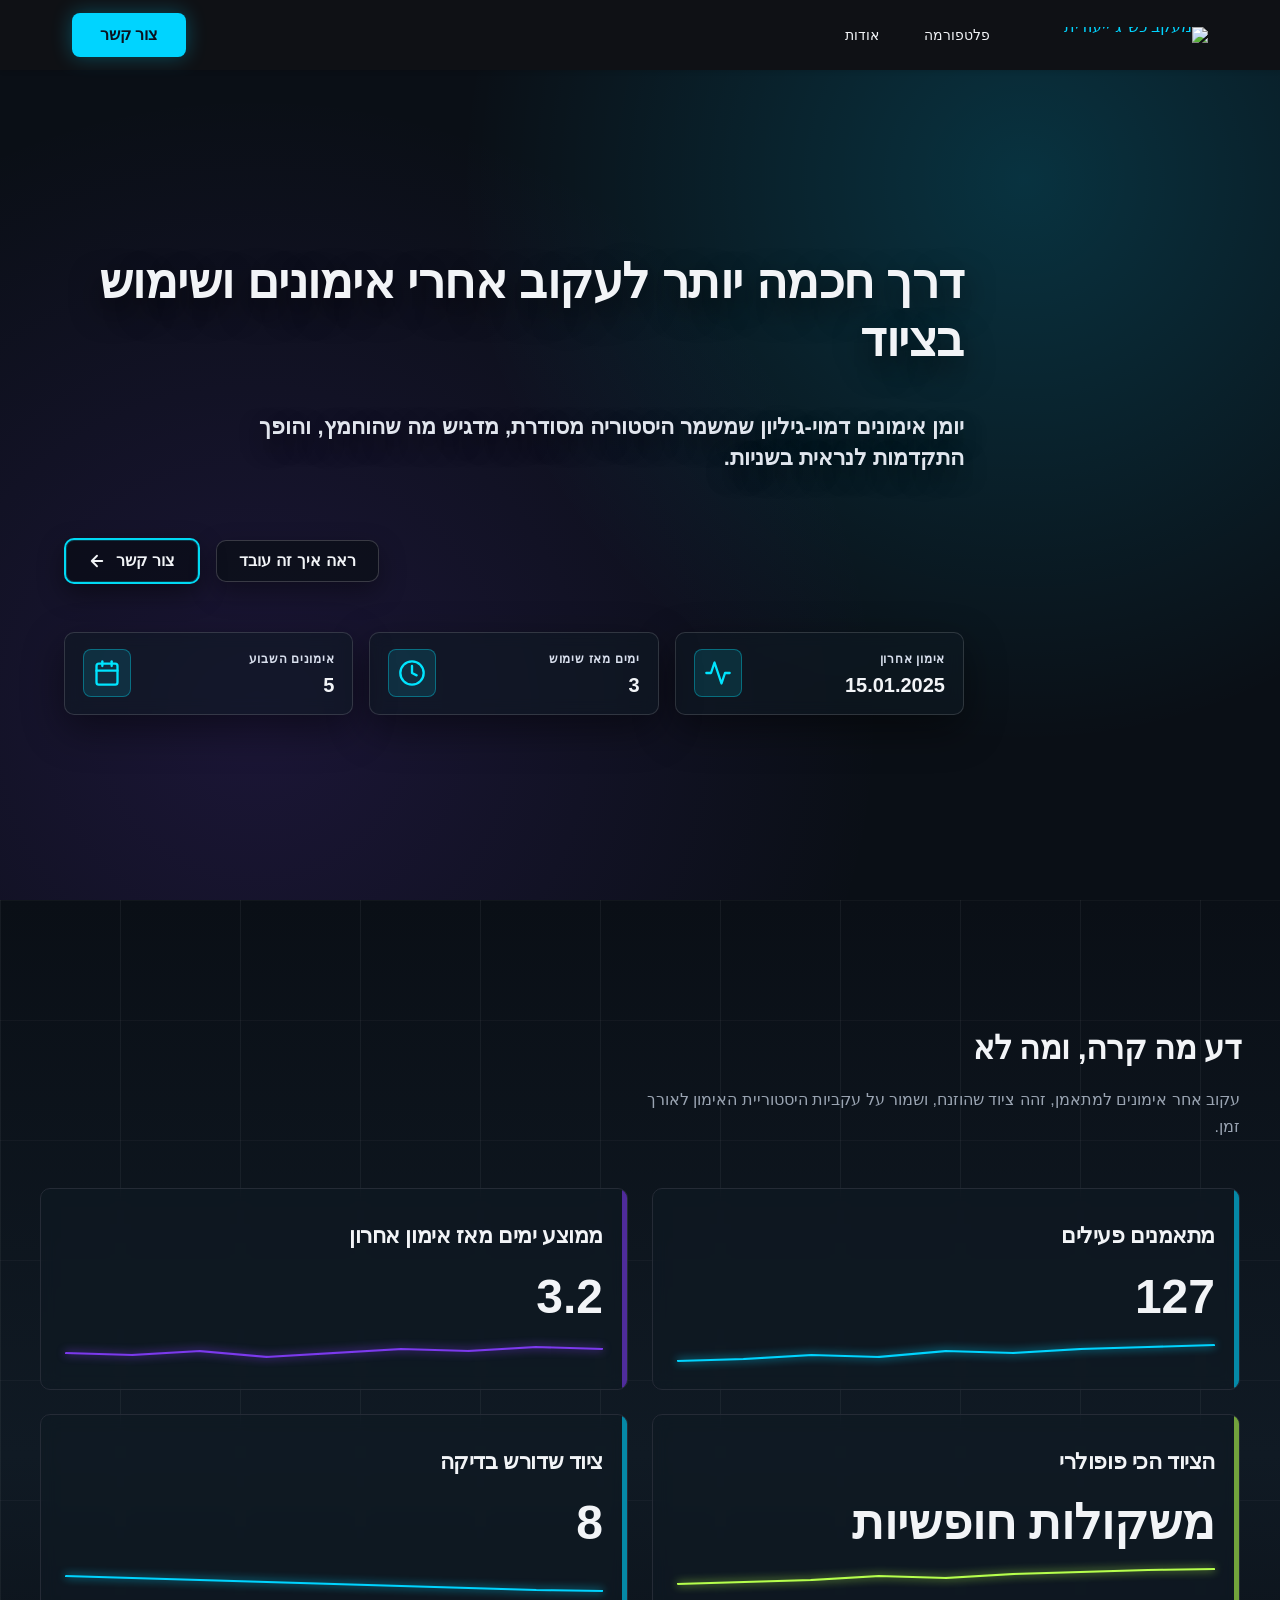
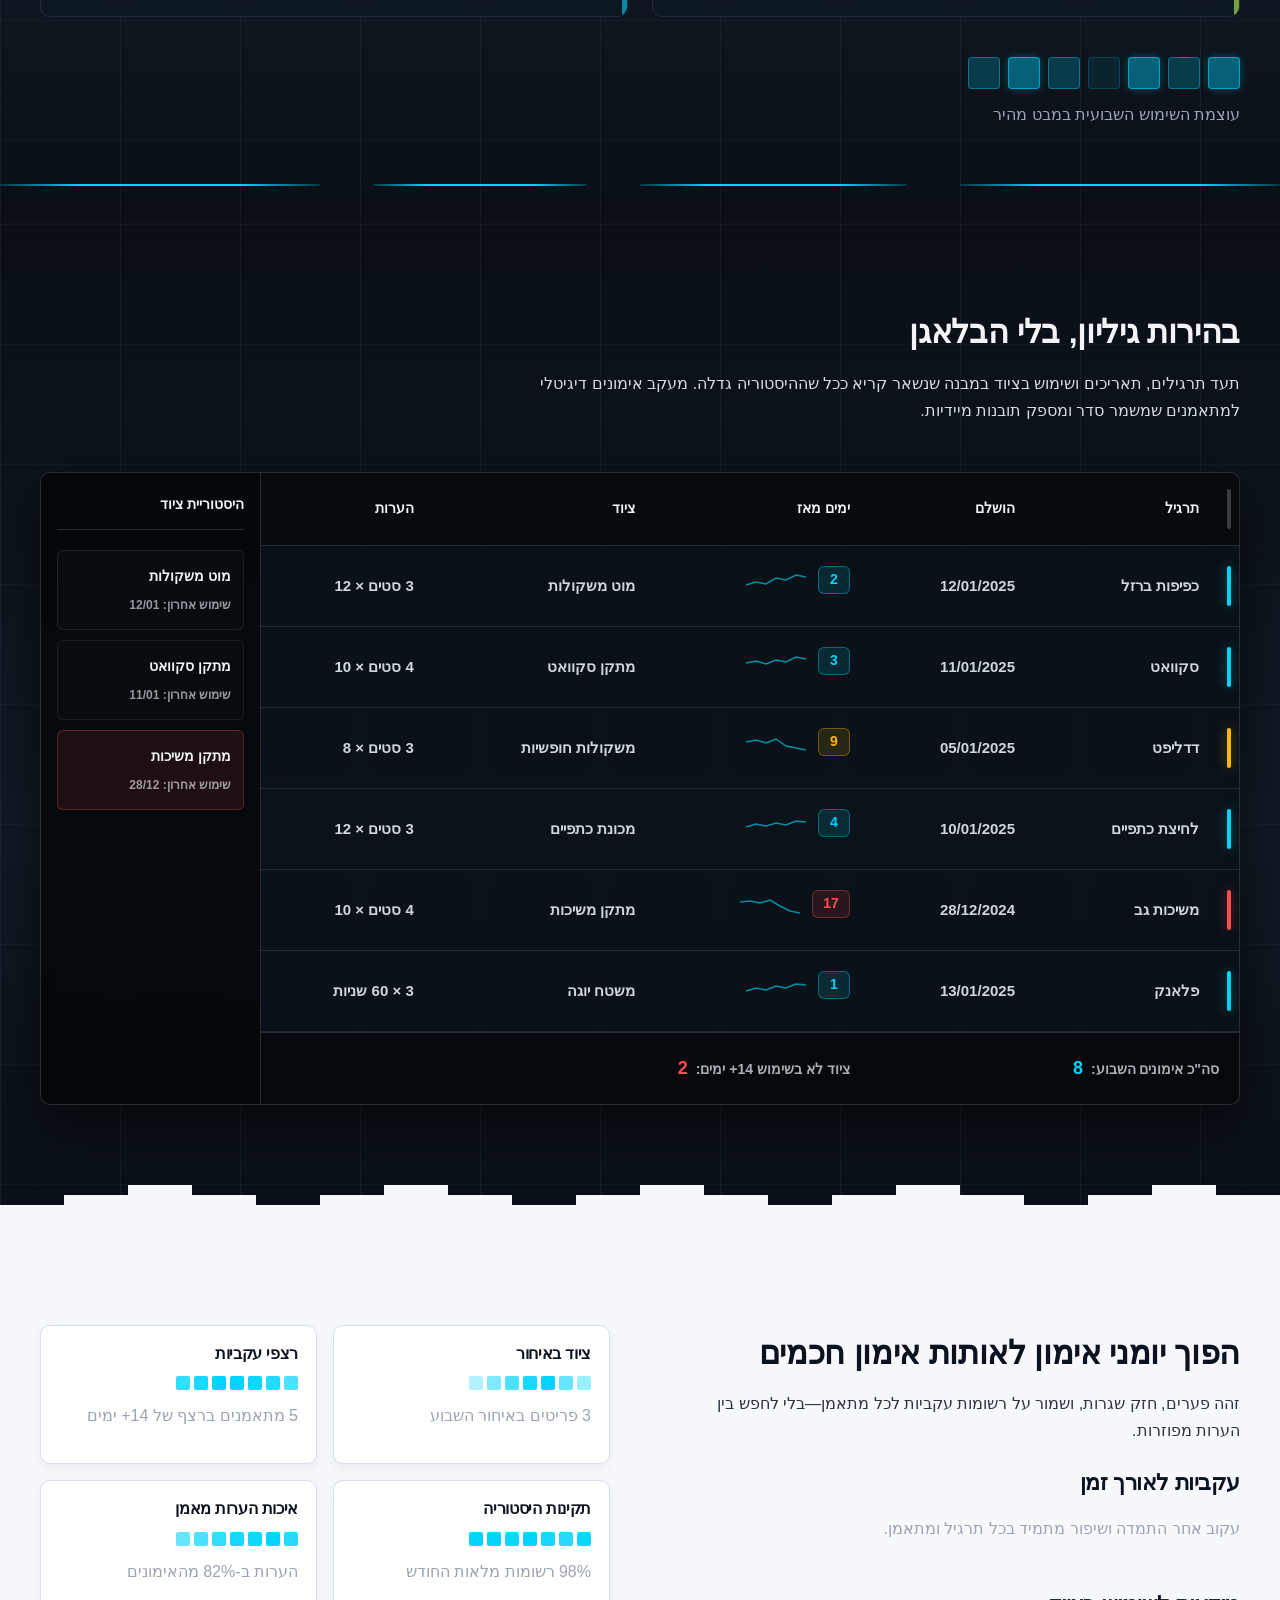
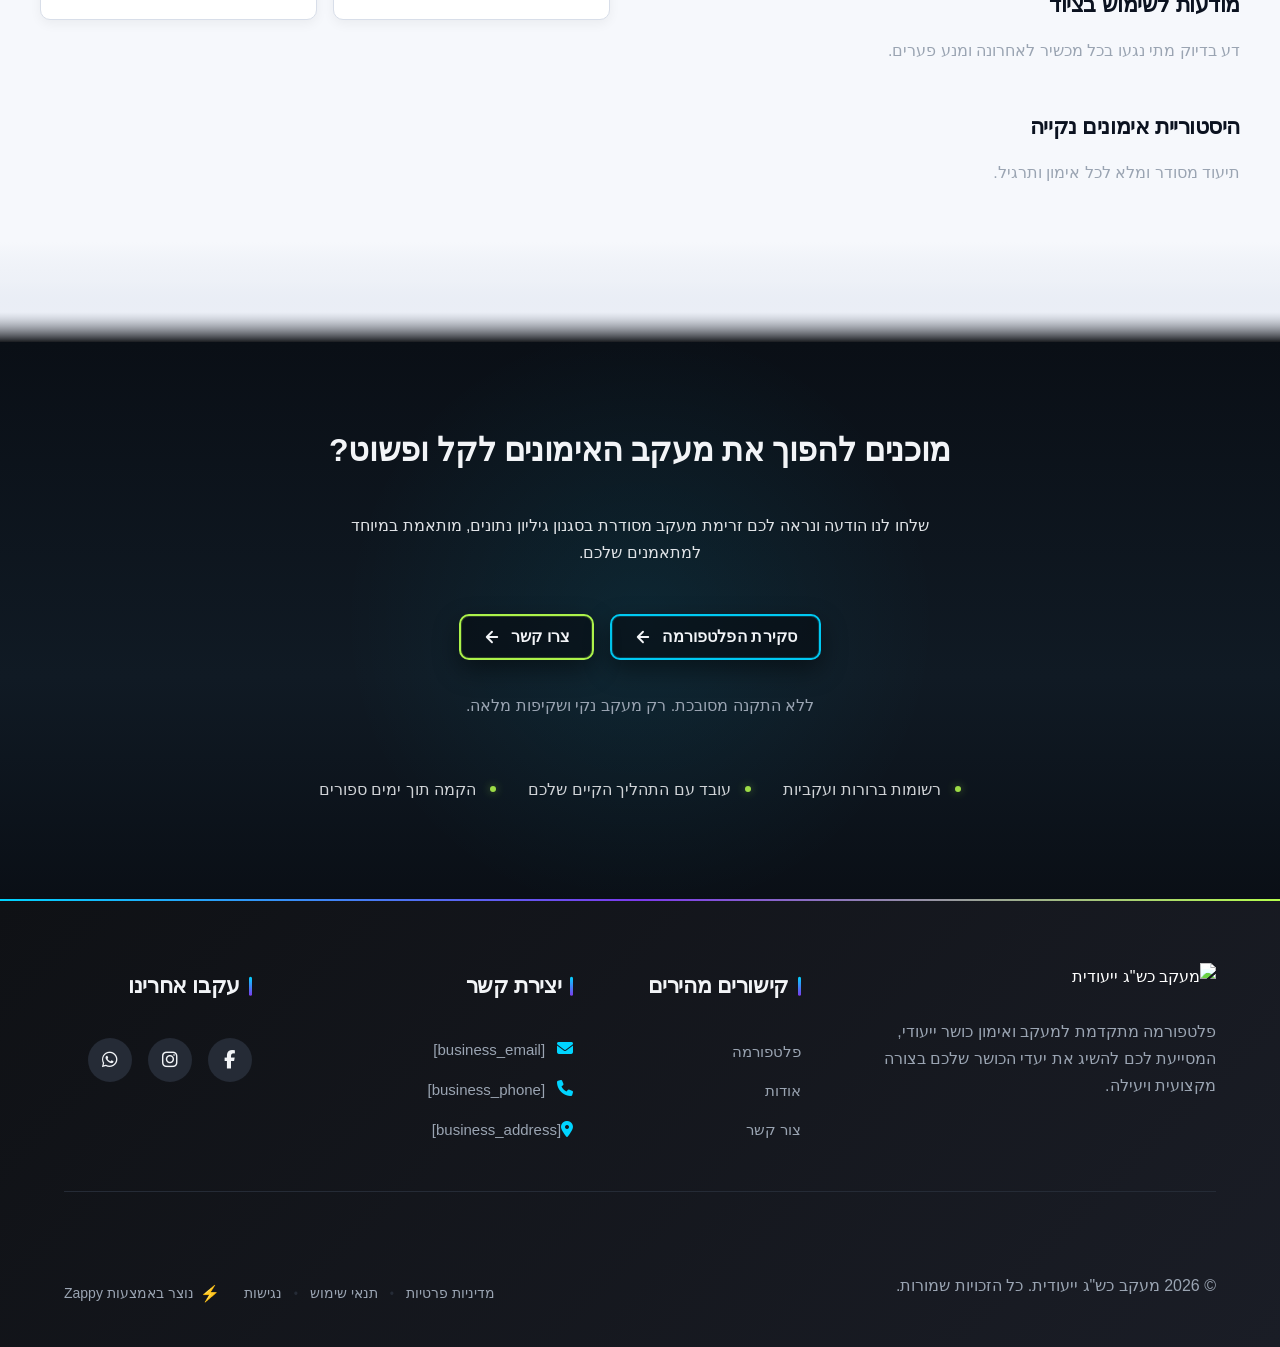
==== commit a8d2f4fb: "Background sync: Progressive GitHub Sync" ====
--- a/public/index.html
+++ b/public/index.html
@@ -1 +1 @@
-<!doctype html><html dir="rtl" lang="he"><head><meta charset="UTF-8"><meta content="width=device-width,initial-scale=1" name="viewport"><meta content="index, follow" name="robots"><title>מעקב אימונים חכם שמתאים לך בדיוק — מעקב כש&quot;ג ייעודית</title><meta content="פלטפורמת מעקב אימונים דיגיטלי המתעדת כל תרגיל ומחשבת אוטומטית ימים מאז שימוש אחרון בציוד. נהל את היסטוריית האימונים שלך בממשק פשוט וחכם." name="description"><meta content="מעקב אימונים, מעקב אימונים דיגיטלי למתאמנים, תיעוד תרגילים וחיזוק שרירים, מערכת ניהול אימונים, מעקב ציוד כושר" name="keywords"><link href="/assets/favicon.ico" rel="icon" type="image/x-icon"><link href="/assets/favicon-16x16.png" rel="icon" type="image/png" sizes="16x16"><link href="/assets/favicon-32x32.png" rel="icon" type="image/png" sizes="32x32"><link href="/assets/favicon-48x48.png" rel="icon" type="image/png" sizes="48x48"><link href="/assets/favicon-192x192.png" rel="icon" type="image/png" sizes="192x192"><link href="/assets/favicon-512x512.png" rel="icon" type="image/png" sizes="512x512"><link href="/assets/apple-touch-icon.png" rel="apple-touch-icon"><script>!function(){"use strict";var t="fdaa30c4-0385-4258-b812-ad06dd76a02b",e="https://api.zappy5.com/api/analytics/track",a=18e5,n=2592e6,o=!0,i=!0,r=!0;var s=function(){var e="zappy_visitor_"+t,a=null;try{if(a=localStorage.getItem(e)){var o=JSON.parse(a),i=Date.now();if(i-o.created<n)return o.lastSeen=i,localStorage.setItem(e,JSON.stringify(o)),o.id}}catch(t){console.warn("Zappy Analytics: LocalStorage not available")}var r="zv_"+Date.now()+"_"+Math.random().toString(36).substr(2,9);try{localStorage.setItem(e,JSON.stringify({id:r,created:Date.now(),lastSeen:Date.now()}))}catch(t){}return r}(),c=function(){var e="zappy_session_"+t,n=null;try{if(n=sessionStorage.getItem(e)){var o=JSON.parse(n),i=Date.now();if(i-o.timestamp<a)return o.timestamp=i,sessionStorage.setItem(e,JSON.stringify(o)),o.id}}catch(t){console.warn("Zappy Analytics: SessionStorage not available")}var r="zs_"+Date.now()+"_"+Math.random().toString(36).substr(2,9);try{sessionStorage.setItem(e,JSON.stringify({id:r,timestamp:Date.now()}))}catch(t){}return r}();function l(a,n){n=n||{};var o={website_id:t,event_type:a,page_path:window.location.pathname,referrer:document.referrer||"direct",visitor_id:s,session_id:c,metadata:n};if(navigator.sendBeacon){var i=new Blob([JSON.stringify(o)],{type:"application/json"});navigator.sendBeacon(e,i)}else fetch(e,{method:"POST",headers:{"Content-Type":"application/json"},body:JSON.stringify(o),keepalive:!0}).catch(function(t){console.warn("Zappy Analytics: Failed to track event",t)})}o&&l("pageview",{title:document.title,url:window.location.href}),i&&document.addEventListener("click",function(t){var e=t.target;if("BUTTON"===e.tagName||e.closest("button")){var a="BUTTON"===e.tagName?e:e.closest("button");l("click",{element:"button",text:a.textContent.trim().substring(0,100),id:a.id||null,class:a.className||null})}else if("A"===e.tagName||e.closest("a")){var n="A"===e.tagName?e:e.closest("a");l("navigation",{element:"link",text:n.textContent.trim().substring(0,100),href:n.href,external:n.hostname!==window.location.hostname})}},!0),r&&document.addEventListener("submit",function(t){var e=t.target;l("form_submit",{form_id:e.id||null,form_name:e.name||null,form_action:e.action||null,form_method:e.method||"GET"})},!0);var d=Date.now();window.addEventListener("beforeunload",function(){l("page_unload",{time_on_page:Math.floor((Date.now()-d)/1e3),page_path:window.location.pathname})}),window.zappyAnalytics={track:l,getVisitorId:function(){return s},getSessionId:function(){return c}}}()</script><meta content="מעקב אימונים חכם שמתאים לך בדיוק — מעקב כש&quot;ג ייעודית" property="og:title"><meta content="פלטפורמת מעקב אימונים דיגיטלי המתעדת כל תרגיל ומחשבת אוטומטית ימים מאז שימוש אחרון בציוד. נהל את היסטוריית האימונים שלך בממשק פשוט וחכם." property="og:description"><meta content="website" property="og:type"><meta content="he_IL" property="og:locale"><meta content="summary_large_image" name="twitter:card"><meta content="מעקב אימונים חכם שמתאים לך בדיוק — מעקב כש&quot;ג ייעודית" name="twitter:title"><meta content="פלטפורמת מעקב אימונים דיגיטלי המתעדת כל תרגיל ומחשבת אוטומטית ימים מאז שימוש אחרון בציוד. נהל את היסטוריית האימונים שלך בממשק פשוט וחכם." name="twitter:description"><link href="https://cdnjs.cloudflare.com/ajax/libs/font-awesome/6.4.0/css/all.min.css" rel="stylesheet"><link href="/assets/favicon.ico" rel="icon" type="image/x-icon"><link href="/assets/favicon-16x16.png" rel="icon" type="image/png" sizes="16x16"><link href="/assets/favicon-32x32.png" rel="icon" type="image/png" sizes="32x32"><link href="/assets/favicon-48x48.png" rel="icon" type="image/png" sizes="48x48"><link href="/assets/favicon-192x192.png" rel="icon" type="image/png" sizes="192x192"><link href="/assets/favicon-512x512.png" rel="icon" type="image/png" sizes="512x512"><link href="/assets/apple-touch-icon.png" rel="apple-touch-icon"><link href="https://cdn.jsdelivr.net/npm/vanilla-cookieconsent@3/dist/cookieconsent.css" rel="stylesheet"/><script src="https://cdn.jsdelivr.net/npm/vanilla-cookieconsent@3/dist/cookieconsent.umd.js"></script><script src="https://cdn.jsdelivr.net/gh/mickidum/acc_toolbar/acctoolbar/acctoolbar.min.js"></script><link href="/styles.css" rel="stylesheet"><style id="zappy-dropdown-submenu-styles">#navMenu li:has(.sub-menu),.nav-menu li:has(.sub-menu),.navbar li:has(.sub-menu),nav li:has(.sub-menu){position:relative}#navMenu .sub-menu,.nav-menu .sub-menu,.navbar .sub-menu,nav .sub-menu{display:block!important;position:absolute!important;top:100%;left:0;min-width:220px;background:#fff;border-radius:8px;box-shadow:0 8px 25px rgba(0,0,0,.15);padding:8px 0;opacity:0;visibility:hidden;transform:translateY(10px);transition:all .3s ease;z-index:1000;list-style:none;pointer-events:none}#navMenu li:hover>.sub-menu,.nav-menu li:hover>.sub-menu,.navbar li:hover>.sub-menu,nav li:hover>.sub-menu{opacity:1!important;visibility:visible!important;transform:translateY(0)!important;pointer-events:auto!important}.sub-menu li{list-style:none;margin:0;padding:0}.sub-menu a{display:block!important;padding:10px 16px!important;color:#333!important;font-weight:500;text-decoration:none;white-space:nowrap;transition:background-color .2s}.sub-menu a:hover{background-color:#f5f5f5}[dir=rtl] .nav-menu .sub-menu,[dir=rtl] .navbar .sub-menu,[dir=rtl] nav .sub-menu,html[lang=ar] .nav-menu .sub-menu,html[lang=ar] .navbar .sub-menu,html[lang=ar] nav .sub-menu,html[lang=he] .nav-menu .sub-menu,html[lang=he] .navbar .sub-menu,html[lang=he] nav .sub-menu{left:auto!important;right:0!important}.sub-menu:empty,.sub-menu:not(:has(li)),.sub-menu:not(:has(li:not(.zappy-hidden-menu-item))){display:none!important;opacity:0!important;visibility:hidden!important;pointer-events:none!important}li:has(.menu-group-title):hover>.sub-menu{opacity:1!important;visibility:visible!important;transform:translateY(0)!important;pointer-events:auto!important}#navMenu>li>.menu-group-title,.nav-menu>li>.menu-group-title{display:inline-block;padding:.5rem 1rem;cursor:default;user-select:none}@media (max-width:768px){#navMenu .sub-menu,.nav-menu .sub-menu,.navbar .sub-menu,nav .sub-menu{position:static!important;transform:none!important;box-shadow:none!important;background:0 0!important;max-height:0;overflow:hidden;opacity:0;visibility:hidden;transition:max-height .3s ease,opacity .3s ease;padding:0!important;border-radius:0!important}.sub-menu.mobile-expanded{max-height:500px!important;opacity:1!important;visibility:visible!important;padding:8px 0 8px 16px!important}[dir=rtl] .sub-menu.mobile-expanded,html[lang=he] .sub-menu.mobile-expanded{padding:8px 16px 8px 0!important}#navMenu li:hover>.sub-menu,.nav-menu li:hover>.sub-menu,.navbar li:hover>.sub-menu,nav li:hover>.sub-menu{opacity:0;visibility:hidden;pointer-events:none}#navMenu li>.sub-menu.mobile-expanded,.nav-menu li>.sub-menu.mobile-expanded,.navbar li>.sub-menu.mobile-expanded,nav li>.sub-menu.mobile-expanded{opacity:1!important;visibility:visible!important;pointer-events:auto!important}#navMenu li:has(.sub-menu),.nav-menu li:has(.sub-menu),.navbar li:has(.sub-menu),nav li:has(.sub-menu){display:flex!important;flex-wrap:wrap!important;align-items:center!important;position:relative!important;min-height:44px!important}#navMenu li:has(.sub-menu)>a,.nav-menu li:has(.sub-menu)>a,.navbar li:has(.sub-menu)>a,nav li:has(.sub-menu)>a{flex:1!important;min-width:0!important}#navMenu li:has(.sub-menu)>.menu-group-title,.nav-menu li:has(.sub-menu)>.menu-group-title,.navbar li:has(.sub-menu)>.menu-group-title,nav li:has(.sub-menu)>.menu-group-title{flex:1!important;min-width:0!important;padding:0!important;line-height:inherit!important}#navMenu li:has(.sub-menu)>.sub-menu,.nav-menu li:has(.sub-menu)>.sub-menu,.navbar li:has(.sub-menu)>.sub-menu,nav li:has(.sub-menu)>.sub-menu{flex-basis:100%!important;width:100%!important}#navMenu li:has(.sub-menu)>a [class*=arrow],#navMenu li:has(.sub-menu)>a [class*=chevron],.nav-menu li:has(.sub-menu)>a .fa-angle-down,.nav-menu li:has(.sub-menu)>a .fa-chevron-down,.nav-menu li:has(.sub-menu)>a [class*=arrow],.nav-menu li:has(.sub-menu)>a [class*=chevron],nav li:has(.sub-menu)>a [class*=arrow],nav li:has(.sub-menu)>a [class*=chevron]{display:none!important;visibility:hidden!important}.mobile-submenu-toggle{display:flex!important;align-items:center!important;justify-content:center!important;width:44px!important;height:auto!important;background:0 0!important;border:none!important;cursor:pointer!important;color:var(--text-dark)!important;position:static!important;flex-shrink:0!important;align-self:stretch!important;z-index:2!important;padding:0!important;margin:0!important}.mobile-submenu-toggle::after{content:''!important;width:0!important;height:0!important;border-left:6px solid transparent!important;border-right:6px solid transparent!important;border-top:7px solid currentColor!important;transition:transform .3s ease!important}.mobile-submenu-toggle.expanded::after{transform:rotate(180deg)!important}.sub-menu a{padding:10px 0!important;display:block!important;color:var(--text-dark)!important}.navbar .sub-menu li a,.zappy-products-dropdown .sub-menu a,nav.navbar .sub-menu li a{color:var(--text-dark)!important}}@media (min-width:769px){.mobile-submenu-toggle{display:none!important}}</style><style id="zappy-widget-visibility">#mic-access-tool-box,#mic-access-tool-general-button,#mic-init-access-tool #mic-access-tool-box,#mic-init-access-tool #mic-access-tool-general-button,#mic-init-access-tool .mic-access-tool-general-button,._access-icon,._access-menu,.mic-access-tool-box,.mic-access-tool-general-button,div[id*=mic-access-tool-box]{display:none!important;visibility:hidden!important;opacity:0!important;pointer-events:none!important}</style></head><body><nav class="navbar" dir="rtl"><button aria-label="Menu" class="mobile-toggle" id="mobileToggle"><svg viewBox="0 0 24 24" class="hamburger-icon" fill="none" height="24" width="24"><path d="M3 12h18M3 6h18M3 18h18" stroke="currentColor" stroke-width="2" stroke-linecap="round"></path></svg><svg viewBox="0 0 24 24" class="close-icon" fill="none" height="24" width="24" style="display:none"><path d="M18 6L6 18M6 6l12 12" stroke="currentColor" stroke-width="2" stroke-linecap="round"></path></svg></button><button aria-label="Call" class="phone-header-btn"><svg viewBox="0 0 24 24" fill="currentColor" height="20" width="20"><path d="M22 16.92v3a2 2 0 0 1-2.18 2 19.79 19.79 0 0 1-8.63-3.07 19.5 19.5 0 0 1-6-6 19.79 19.79 0 0 1-3.07-8.67A2 2 0 0 1 4.11 2h3a2 2 0 0 1 2 1.72 12.84 12.84 0 0 0 .7 2.81 2 2 0 0 1-.45 2.11L8.09 9.91a16 16 0 0 0 6 6l1.27-1.27a2 2 0 0 1 2.11-.45 12.84 12.84 0 0 0 2.81.7A2 2 0 0 1 22 16.92z"></path></svg></button><div class="nav-container"><div class="nav-brand"><a href="/" class="logo-link"><img alt="מעקב כש&quot;ג ייעודית" class="logo" src="/assets/business-logo.webp"/></a></div><ul class="nav-menu" id="navMenu"><li><a href="/platform">פלטפורמה</a></li><li><a href="/about">אודות</a></li></ul><div class="nav-cta-container"><a href="/contact" class="nav-cta-btn">צור קשר</a></div></div></nav><main><section class="index-hero-section" data-layout-spec="בית-hero" data-hero-type="fullscreen-scrim"><div class="index-hero-section__bg-wrapper" data-preserve-bg="0"><img alt="מרכז מעקב אימונים מתקדם עם תאורת ניאון כחולה" class="index-hero-section__bg-image" src="/assets/site-index-hero-bg.webp" data-context="A cinematic, dark-toned fitness tracking dashboard scene: a sleek modern gym environment at night with dramatic blue-cyan neon accent lighting, showing a minimalist workout space with high-tech equipment (smart dumbbells, digital tracking screens), dark surfaces with subtle grid patterns, and ambient glow from digital displays. The scene should feel like a premium control center for fitness tracking, with a sophisticated tech aesthetic. Shot from a wide angle to show depth and space, with strong contrast between dark shadows and cyan/blue highlights. Ultra-modern, professional, and slightly futuristic mood." data-hero-bg="true" data-placeholder="index-hero-bg" height="1080" width="1920"></div><div class="index-hero-section__scrim" aria-hidden="true"></div><div class="index-hero-section__content-wrapper"><div class="index-hero-section__overlay-group"><h1 class="index-hero-section__headline">דרך חכמה יותר לעקוב אחרי אימונים ושימוש בציוד</h1><h3 class="index-hero-section__subtitle">יומן אימונים דמוי-גיליון שמשמר היסטוריה מסודרת, מדגיש מה שהוחמץ, והופך התקדמות לנראית בשניות.</h3><div class="index-hero-section__cta-row"><a href="/contact" class="index-hero-section__btn-primary"><span>צור קשר</span><i class="fas fa-arrow-left" aria-hidden="true"></i></a><a href="/platform" class="index-hero-section__btn-secondary"><span>ראה איך זה עובד</span></a></div><div class="index-hero-section__kpi-cluster"><div class="index-hero-section__kpi-chip"><span class="index-hero-section__kpi-label">אימון אחרון</span><span class="index-hero-section__kpi-value">15.01.2025</span></div><div class="index-hero-section__kpi-chip"><span class="index-hero-section__kpi-label">ימים מאז שימוש</span><span class="index-hero-section__kpi-value">4</span></div><div class="index-hero-section__kpi-chip"><span class="index-hero-section__kpi-label">אימונים השבוע</span><span class="index-hero-section__kpi-value">3</span></div></div></div></div></section><section class="index-stats-section" data-layout-spec="בית-stats"><div class="index-stats-container"><div class="index-stats-intro"><h2>דע מה קרה, ומה לא</h2><p>עקוב אחר אימונים למתאמן, זהה ציוד שהוזנח, ושמור על עקביות היסטוריית האימון לאורך זמן.</p></div><div class="index-stats-kpi-grid"><div class="index-stats-kpi-tile" data-status="primary"><div class="index-stats-status-bar"></div><div class="index-stats-kpi-content"><h3>מתאמנים פעילים</h3><div class="index-stats-kpi-value">127</div><svg viewBox="0 0 120 24" aria-hidden="true" data-no-icon-edit="true" preserveAspectRatio="none" class="index-stats-sparkline"><path d="M0,20 L15,18 L30,14 L45,16 L60,10 L75,12 L90,8 L105,6 L120,4" stroke="currentColor" stroke-width="2" fill="none"></path></svg></div></div><div class="index-stats-kpi-tile" data-status="secondary"><div class="index-stats-status-bar"></div><div class="index-stats-kpi-content"><h3>ממוצע ימים מאז אימון אחרון</h3><div class="index-stats-kpi-value">3.2</div><svg viewBox="0 0 120 24" aria-hidden="true" data-no-icon-edit="true" preserveAspectRatio="none" class="index-stats-sparkline"><path d="M0,12 L15,14 L30,10 L45,16 L60,12 L75,8 L90,10 L105,6 L120,8" stroke="currentColor" stroke-width="2" fill="none"></path></svg></div></div><div class="index-stats-kpi-tile" data-status="accent"><div class="index-stats-status-bar"></div><div class="index-stats-kpi-content"><h3>הציוד הכי פופולרי</h3><div class="index-stats-kpi-value">משקולות חופשיות</div><svg viewBox="0 0 120 24" aria-hidden="true" data-no-icon-edit="true" preserveAspectRatio="none" class="index-stats-sparkline"><path d="M0,16 L15,14 L30,12 L45,8 L60,10 L75,6 L90,4 L105,2 L120,1" stroke="currentColor" stroke-width="2" fill="none"></path></svg></div></div><div class="index-stats-kpi-tile" data-status="primary"><div class="index-stats-status-bar"></div><div class="index-stats-kpi-content"><h3>ציוד שדורש בדיקה</h3><div class="index-stats-kpi-value">8</div><svg viewBox="0 0 120 24" aria-hidden="true" data-no-icon-edit="true" preserveAspectRatio="none" class="index-stats-sparkline"><path d="M0,8 L15,10 L30,12 L45,14 L60,16 L75,18 L90,20 L105,22 L120,23" stroke="currentColor" stroke-width="2" fill="none"></path></svg></div></div></div><div class="index-stats-heat-strip-wrapper"><div class="index-stats-heat-strip"><div class="index-stats-heat-cell" data-intensity="high"></div><div class="index-stats-heat-cell" data-intensity="medium"></div><div class="index-stats-heat-cell" data-intensity="high"></div><div class="index-stats-heat-cell" data-intensity="low"></div><div class="index-stats-heat-cell" data-intensity="medium"></div><div class="index-stats-heat-cell" data-intensity="high"></div><div class="index-stats-heat-cell" data-intensity="medium"></div></div><p class="index-stats-heat-caption">עוצמת השימוש השבועית במבט מהיר</p></div></div><div class="index-stats-divider-wrapper"><svg viewBox="0 0 1200 40" aria-hidden="true" data-no-icon-edit="true" preserveAspectRatio="none" xmlns="http://www.w3.org/2000/svg"><defs><linearGradient id="index-stats-neon-gradient" x1="0%" x2="100%" y1="0%" y2="0%"><stop offset="0%" style="stop-color:#00D4FF;stop-opacity:0.2"></stop><stop offset="25%" style="stop-color:#00D4FF;stop-opacity:1"></stop><stop offset="30%" style="stop-color:#00D4FF"></stop><stop offset="45%" style="stop-color:#00D4FF"></stop><stop offset="50%" style="stop-color:#00D4FF;stop-opacity:1"></stop><stop offset="55%" style="stop-color:#00D4FF"></stop><stop offset="70%" style="stop-color:#00D4FF"></stop><stop offset="75%" style="stop-color:#00D4FF;stop-opacity:1"></stop><stop offset="100%" style="stop-color:#00D4FF;stop-opacity:0.2"></stop></linearGradient></defs><rect fill="url(#index-stats-neon-gradient)" height="2" width="300" x="0" y="0"></rect><rect fill="url(#index-stats-neon-gradient)" height="2" width="200" x="350" y="0"></rect><rect fill="url(#index-stats-neon-gradient)" height="2" width="250" x="600" y="0"></rect><rect fill="url(#index-stats-neon-gradient)" height="2" width="300" x="900" y="0"></rect><rect fill="var(--bg-dark)" height="2" width="1200" x="0" y="38"></rect></svg></div></section><section class="index-capabilities-section" data-layout-spec="בית-capabilities"><div class="index-capabilities-container"><div class="index-capabilities-intro"><h2>בהירות גיליון, בלי הבלאגן</h2><p>תעד תרגילים, תאריכים ושימוש בציוד במבנה שנשאר קריא ככל שההיסטוריה גדלה. מעקב אימונים דיגיטלי למתאמנים שמשמר סדר ומספק תובנות מיידיות.</p></div><div class="index-capabilities-spreadsheet-panel"><div class="index-capabilities-table-container"><table class="index-capabilities-table"><thead><tr><th><span class="index-capabilities-status-bar"></span></th><th>תרגיל</th><th>הושלם</th><th>ימים מאז</th><th>ציוד</th><th>הערות</th></tr></thead><tbody><tr><td><span class="index-capabilities-status-bar index-capabilities-status-active"></span></td><td class="index-capabilities-exercise-name">כפיפות ברזל</td><td class="index-capabilities-date">12/01/2025</td><td class="index-capabilities-days"><span class="index-capabilities-day-count">2</span><svg viewBox="0 0 60 20" aria-hidden="true" data-no-icon-edit="true" preserveAspectRatio="none" class="index-capabilities-sparkline"><polyline fill="none" points="0,15 10,12 20,14 30,8 40,10 50,5 60,7" stroke="currentColor" stroke-width="1.5"></polyline></svg></td><td class="index-capabilities-equipment">מוט משקולות</td><td class="index-capabilities-notes">3 סטים × 12</td></tr><tr><td><span class="index-capabilities-status-bar index-capabilities-status-active"></span></td><td class="index-capabilities-exercise-name">סקוואט</td><td class="index-capabilities-date">11/01/2025</td><td class="index-capabilities-days"><span class="index-capabilities-day-count">3</span><svg viewBox="0 0 60 20" aria-hidden="true" data-no-icon-edit="true" preserveAspectRatio="none" class="index-capabilities-sparkline"><polyline fill="none" points="0,12 10,10 20,13 30,9 40,11 50,6 60,8" stroke="currentColor" stroke-width="1.5"></polyline></svg></td><td class="index-capabilities-equipment">מתקן סקוואט</td><td class="index-capabilities-notes">4 סטים × 10</td></tr><tr><td><span class="index-capabilities-status-bar index-capabilities-status-warning"></span></td><td class="index-capabilities-exercise-name">דדליפט</td><td class="index-capabilities-date">05/01/2025</td><td class="index-capabilities-days"><span class="index-capabilities-day-count index-capabilities-warning-count">9</span><svg viewBox="0 0 60 20" aria-hidden="true" data-no-icon-edit="true" preserveAspectRatio="none" class="index-capabilities-sparkline"><polyline fill="none" points="0,10 10,8 20,11 30,7 40,14 50,16 60,18" stroke="currentColor" stroke-width="1.5"></polyline></svg></td><td class="index-capabilities-equipment">משקולות חופשיות</td><td class="index-capabilities-notes">3 סטים × 8</td></tr><tr><td><span class="index-capabilities-status-bar index-capabilities-status-active"></span></td><td class="index-capabilities-exercise-name">לחיצת כתפיים</td><td class="index-capabilities-date">10/01/2025</td><td class="index-capabilities-days"><span class="index-capabilities-day-count">4</span><svg viewBox="0 0 60 20" aria-hidden="true" data-no-icon-edit="true" preserveAspectRatio="none" class="index-capabilities-sparkline"><polyline fill="none" points="0,14 10,11 20,13 30,10 40,12 50,8 60,9" stroke="currentColor" stroke-width="1.5"></polyline></svg></td><td class="index-capabilities-equipment">מכונת כתפיים</td><td class="index-capabilities-notes">3 סטים × 12</td></tr><tr><td><span class="index-capabilities-status-bar index-capabilities-status-danger"></span></td><td class="index-capabilities-exercise-name">משיכות גב</td><td class="index-capabilities-date">28/12/2024</td><td class="index-capabilities-days"><span class="index-capabilities-day-count index-capabilities-danger-count">17</span><svg viewBox="0 0 60 20" aria-hidden="true" data-no-icon-edit="true" preserveAspectRatio="none" class="index-capabilities-sparkline"><polyline fill="none" points="0,8 10,7 20,9 30,6 40,12 50,17 60,19" stroke="currentColor" stroke-width="1.5"></polyline></svg></td><td class="index-capabilities-equipment">מתקן משיכות</td><td class="index-capabilities-notes">4 סטים × 10</td></tr><tr><td><span class="index-capabilities-status-bar index-capabilities-status-active"></span></td><td class="index-capabilities-exercise-name">פלאנק</td><td class="index-capabilities-date">13/01/2025</td><td class="index-capabilities-days"><span class="index-capabilities-day-count">1</span><svg viewBox="0 0 60 20" aria-hidden="true" data-no-icon-edit="true" preserveAspectRatio="none" class="index-capabilities-sparkline"><polyline fill="none" points="0,16 10,13 20,15 30,11 40,13 50,9 60,10" stroke="currentColor" stroke-width="1.5"></polyline></svg></td><td class="index-capabilities-equipment">משטח יוגה</td><td class="index-capabilities-notes">3 × 60 שניות</td></tr></tbody><tfoot><tr class="index-capabilities-summary-row"><td colspan="3"><span class="index-capabilities-summary-label">סה"כ אימונים השבוע:</span><span class="index-capabilities-summary-value">8</span></td><td colspan="3"><span class="index-capabilities-summary-label">ציוד לא בשימוש 14+ ימים:</span><span class="index-capabilities-summary-value index-capabilities-alert-value">2</span></td></tr></tfoot></table></div><div class="index-capabilities-equipment-drawer"><div class="index-capabilities-drawer-header">היסטוריית ציוד</div><div class="index-capabilities-drawer-item"><div class="index-capabilities-drawer-equipment">מוט משקולות</div><div class="index-capabilities-drawer-date">שימוש אחרון: 12/01</div></div><div class="index-capabilities-drawer-item"><div class="index-capabilities-drawer-equipment">מתקן סקוואט</div><div class="index-capabilities-drawer-date">שימוש אחרון: 11/01</div></div><div class="index-capabilities-drawer-item index-capabilities-drawer-item-alert"><div class="index-capabilities-drawer-equipment">מתקן משיכות</div><div class="index-capabilities-drawer-date">שימוש אחרון: 28/12</div></div></div></div></div><div class="index-capabilities-divider-wrapper"><svg viewBox="0 0 1200 80" aria-hidden="true" data-no-icon-edit="true" preserveAspectRatio="none" xmlns="http://www.w3.org/2000/svg"><path d="M0,80 L0,40 L60,40 L60,30 L120,30 L120,20 L180,20 L180,30 L240,30 L240,40 L300,40 L300,30 L360,30 L360,20 L420,20 L420,30 L480,30 L480,40 L540,40 L540,30 L600,30 L600,20 L660,20 L660,30 L720,30 L720,40 L780,40 L780,30 L840,30 L840,20 L900,20 L900,30 L960,30 L960,40 L1020,40 L1020,30 L1080,30 L1080,20 L1140,20 L1140,30 L1200,30 L1200,80 Z" fill="var(--bg-light)"></path></svg></div></section><section class="index-showcase-section" data-layout-spec="בית-showcase"><div class="index-showcase-container"><div class="index-showcase-content"><h2 class="index-showcase-title">הפוך יומני אימון לאותות אימון חכמים</h2><p class="index-showcase-description">זהה פערים, חזק שגרות, ושמור על רשומות עקביות לכל מתאמן—בלי לחפש בין הערות מפוזרות.</p><div class="index-showcase-bullets"><div class="index-showcase-bullet-item"><h3 class="index-showcase-bullet-title">עקביות לאורך זמן</h3><p class="index-showcase-bullet-text">עקוב אחר התמדה ושיפור מתמיד בכל תרגיל ומתאמן.</p></div><div class="index-showcase-bullet-item"><h3 class="index-showcase-bullet-title">מודעות לשימוש בציוד</h3><p class="index-showcase-bullet-text">דע בדיוק מתי נגעו בכל מכשיר לאחרונה ומנע פערים.</p></div><div class="index-showcase-bullet-item"><h3 class="index-showcase-bullet-title">היסטוריית אימונים נקייה</h3><p class="index-showcase-bullet-text">תיעוד מסודר ומלא לכל אימון ותרגיל.</p></div></div></div><div class="index-showcase-reports"><div class="index-showcase-report-card"><div class="index-showcase-report-header"><h4 class="index-showcase-report-title">ציוד באיחור</h4><div class="index-showcase-heatmap"><span class="index-showcase-heat-square" style="opacity:.3"></span><span class="index-showcase-heat-square" style="opacity:.5"></span><span class="index-showcase-heat-square" style="opacity:.7"></span><span class="index-showcase-heat-square" style="opacity:.9"></span><span class="index-showcase-heat-square" style="opacity:1"></span><span class="index-showcase-heat-square" style="opacity:.6"></span><span class="index-showcase-heat-square" style="opacity:.4"></span></div></div><p class="index-showcase-report-insight">3 פריטים באיחור השבוע</p></div><div class="index-showcase-report-card"><div class="index-showcase-report-header"><h4 class="index-showcase-report-title">רצפי עקביות</h4><div class="index-showcase-heatmap"><span class="index-showcase-heat-square" style="opacity:.8"></span><span class="index-showcase-heat-square" style="opacity:.9"></span><span class="index-showcase-heat-square" style="opacity:1"></span><span class="index-showcase-heat-square" style="opacity:1"></span><span class="index-showcase-heat-square" style="opacity:.95"></span><span class="index-showcase-heat-square" style="opacity:.85"></span><span class="index-showcase-heat-square" style="opacity:.7"></span></div></div><p class="index-showcase-report-insight">5 מתאמנים ברצף של 14+ ימים</p></div><div class="index-showcase-report-card"><div class="index-showcase-report-header"><h4 class="index-showcase-report-title">תקינות היסטוריה</h4><div class="index-showcase-heatmap"><span class="index-showcase-heat-square" style="opacity:1"></span><span class="index-showcase-heat-square" style="opacity:1"></span><span class="index-showcase-heat-square" style="opacity:.95"></span><span class="index-showcase-heat-square" style="opacity:1"></span><span class="index-showcase-heat-square" style="opacity:.9"></span><span class="index-showcase-heat-square" style="opacity:.85"></span><span class="index-showcase-heat-square" style="opacity:.95"></span></div></div><p class="index-showcase-report-insight">98% רשומות מלאות החודש</p></div><div class="index-showcase-report-card"><div class="index-showcase-report-header"><h4 class="index-showcase-report-title">איכות הערות מאמן</h4><div class="index-showcase-heatmap"><span class="index-showcase-heat-square" style="opacity:.6"></span><span class="index-showcase-heat-square" style="opacity:.7"></span><span class="index-showcase-heat-square" style="opacity:.8"></span><span class="index-showcase-heat-square" style="opacity:.9"></span><span class="index-showcase-heat-square" style="opacity:.95"></span><span class="index-showcase-heat-square" style="opacity:1"></span><span class="index-showcase-heat-square" style="opacity:.85"></span></div></div><p class="index-showcase-report-insight">הערות ב-82% מהאימונים</p></div></div></div><div class="index-showcase-divider-wrapper"><svg viewBox="0 0 1200 100" aria-hidden="true" data-no-icon-edit="true" preserveAspectRatio="none" xmlns="http://www.w3.org/2000/svg"><defs><linearGradient id="showcase-divider-gradient" x1="0%" x2="0%" y1="0%" y2="100%"><stop offset="0%" style="stop-color:#F6F8FC;stop-opacity:1"></stop><stop offset="40%" style="stop-color:#E8ECF4;stop-opacity:0.6"></stop><stop offset="70%" style="stop-color:#D0D8E8;stop-opacity:0.3"></stop><stop offset="100%" style="stop-color:#0F1115;stop-opacity:0.95"></stop></linearGradient></defs><rect fill="url(#showcase-divider-gradient)" height="100" width="1200" x="0" y="0"></rect></svg></div></section><section class="index-cta-section" data-layout-spec="בית-cta"><div class="index-cta-container"><div class="index-cta-content"><h2 class="index-cta-heading">מוכנים להפוך את מעקב האימונים לקל ופשוט?</h2><p class="index-cta-description">שלחו לנו הודעה ונראה לכם זרימת מעקב מסודרת בסגנון גיליון נתונים, מותאמת במיוחד למתאמנים שלכם.</p><div class="index-cta-buttons"><a href="/contact" class="index-cta-btn index-cta-btn-primary"><span>צרו קשר</span><svg viewBox="0 0 24 24" fill="none" height="18" width="18" stroke="currentColor" stroke-linecap="round" stroke-linejoin="round" stroke-width="2.5"><path d="M5 12h14M12 5l-7 7 7 7"></path></svg></a><a href="/platform" class="index-cta-btn index-cta-btn-secondary"><span>סקירת הפלטפורמה</span><svg viewBox="0 0 24 24" fill="none" height="18" width="18" stroke="currentColor" stroke-linecap="round" stroke-linejoin="round" stroke-width="2.5"><path d="M5 12h14M12 5l-7 7 7 7"></path></svg></a></div><p class="index-cta-trust">ללא התקנה מסובכת. רק מעקב נקי ושקיפות מלאה.</p><div class="index-cta-features"><p class="index-cta-feature-item">הקמה תוך ימים ספורים</p><p class="index-cta-feature-item">עובד עם התהליך הקיים שלכם</p><p class="index-cta-feature-item">רשומות ברורות ועקביות</p></div></div></div></section></main><footer class="site-footer"><div class="footer-container"><div class="footer-top"><div class="footer-column footer-about"><img alt="מעקב כש&quot;ג ייעודית" class="logo" src="/assets/business-logo.webp"/><p class="footer-description">פלטפורמה מתקדמת למעקב ואימון כושר ייעודי, המסייעת לכם להשיג את יעדי הכושר שלכם בצורה מקצועית ויעילה.</p></div><div class="footer-column footer-links"><h3 class="footer-title">קישורים מהירים</h3><ul class="footer-nav"><li><a href="/platform">פלטפורמה</a></li><li><a href="/about">אודות</a></li><li><a href="/contact">צור קשר</a></li></ul></div><div class="footer-column footer-contact"><h3 class="footer-title">יצירת קשר</h3><ul class="contact-list"><li><i class="fas fa-envelope"></i><a href="mailto:[business_email]">[business_email]</a></li><li><i class="fas fa-phone"></i><a href="tel:[business_phone]">[business_phone]</a></li><li><a href="/"><i class="fas fa-map-marker-alt"></i><span>[business_address]</span></a></li></ul></div><div class="footer-column footer-social"><h3 class="footer-title">עקבו אחרינו</h3><div class="social-links"><a href="[facebook_handle]" aria-label="Facebook" rel="noopener noreferrer" target="_blank"><i class="fab fa-facebook-f"></i></a><a href="[instagram_handle]" aria-label="Instagram" rel="noopener noreferrer" target="_blank"><i class="fab fa-instagram"></i></a><a href="[whatsapp_handle]" aria-label="WhatsApp" rel="noopener noreferrer" target="_blank"><i class="fab fa-whatsapp"></i></a></div></div></div><div class="footer-bottom"><div class="footer-bottom-content"><p class="copyright">© 2026 מעקב כש"ג ייעודית. כל הזכויות שמורות.</p><div class="footer-bottom-links"><nav class="legal-links"><a href="/privacy">מדיניות פרטיות</a><span class="separator">•</span><a href="/terms">תנאי שימוש</a><span class="separator">•</span><a href="/accessibility">נגישות</a></nav><a href="https://zappy5.com" class="zappy-attribution" rel="noopener noreferrer" target="_blank">נוצר באמצעות Zappy</a></div></div></div></div></footer><a href="https://wa.me/[whatsapp_handle]" class="whatsapp-float" aria-label="WhatsApp"><i class="fab fa-whatsapp"></i></a><div data-integration="accessibility:toolbar"></div><script src="/script.js"></script><script id="zappy-mobile-submenu-script">!function(){function e(){if(window.innerWidth>768)return document.querySelectorAll(".mobile-submenu-toggle").forEach(function(e){e.remove()}),void document.querySelectorAll(".sub-menu.mobile-expanded").forEach(function(e){e.classList.remove("mobile-expanded")});document.querySelectorAll(".nav-menu li:has(.sub-menu), nav li:has(.sub-menu), .navbar li:has(.sub-menu), #navMenu li:has(.sub-menu)").forEach(function(e){if(!e.querySelector(".mobile-submenu-toggle")){var t=e.querySelector(".sub-menu"),n=e.querySelector(":scope > a");if(t&&n){var o=document.createElement("button");o.className="mobile-submenu-toggle",o.setAttribute("aria-label","Toggle submenu"),o.setAttribute("type","button"),n.insertAdjacentElement("afterend",o),o.addEventListener("click",function(e){e.preventDefault(),e.stopPropagation(),document.querySelectorAll(".sub-menu.mobile-expanded").forEach(function(e){if(e!==t){e.classList.remove("mobile-expanded");var n=e.parentElement.querySelector(".mobile-submenu-toggle");n&&n.classList.remove("expanded")}}),t.classList.toggle("mobile-expanded"),o.classList.toggle("expanded")})}}})}var t;"loading"===document.readyState?document.addEventListener("DOMContentLoaded",e):e(),window.addEventListener("resize",function(){clearTimeout(t),t=setTimeout(e,250)});var n=new MutationObserver(function(t){t.forEach(function(t){if("attributes"===t.type){var n=t.target;n.classList&&(n.classList.contains("active")||n.classList.contains("open"))&&setTimeout(e,100)}})});setTimeout(function(){document.querySelectorAll(".mobile-menu, .nav-menu, #navMenu, nav").forEach(function(e){n.observe(e,{attributes:!0,attributeFilter:["class","style"]})})},500)}()</script></body></html>+<!doctype html><html dir="rtl" lang="he"><head><meta charset="UTF-8"><meta content="width=device-width,initial-scale=1" name="viewport"><meta content="index, follow" name="robots"><title>מעקב אימונים חכם שמתאים לך בדיוק — מעקב כש&quot;ג ייעודית</title><meta content="פלטפורמת מעקב אימונים דיגיטלי המתעדת כל תרגיל ומחשבת אוטומטית ימים מאז שימוש אחרון בציוד. נהל את היסטוריית האימונים שלך בממשק פשוט וחכם." name="description"><meta content="מעקב אימונים, מעקב אימונים דיגיטלי למתאמנים, תיעוד תרגילים וחיזוק שרירים, מערכת ניהול אימונים, מעקב ציוד כושר" name="keywords"><link href="/assets/favicon.ico" rel="icon" type="image/x-icon"><link href="/assets/favicon-16x16.png" rel="icon" type="image/png" sizes="16x16"><link href="/assets/favicon-32x32.png" rel="icon" type="image/png" sizes="32x32"><link href="/assets/favicon-48x48.png" rel="icon" type="image/png" sizes="48x48"><link href="/assets/favicon-192x192.png" rel="icon" type="image/png" sizes="192x192"><link href="/assets/favicon-512x512.png" rel="icon" type="image/png" sizes="512x512"><link href="/assets/apple-touch-icon.png" rel="apple-touch-icon"><script>!function(){"use strict";var t="fdaa30c4-0385-4258-b812-ad06dd76a02b",e="https://api.zappy5.com/api/analytics/track",a=18e5,n=2592e6,o=!0,i=!0,r=!0;var s=function(){var e="zappy_visitor_"+t,a=null;try{if(a=localStorage.getItem(e)){var o=JSON.parse(a),i=Date.now();if(i-o.created<n)return o.lastSeen=i,localStorage.setItem(e,JSON.stringify(o)),o.id}}catch(t){console.warn("Zappy Analytics: LocalStorage not available")}var r="zv_"+Date.now()+"_"+Math.random().toString(36).substr(2,9);try{localStorage.setItem(e,JSON.stringify({id:r,created:Date.now(),lastSeen:Date.now()}))}catch(t){}return r}(),c=function(){var e="zappy_session_"+t,n=null;try{if(n=sessionStorage.getItem(e)){var o=JSON.parse(n),i=Date.now();if(i-o.timestamp<a)return o.timestamp=i,sessionStorage.setItem(e,JSON.stringify(o)),o.id}}catch(t){console.warn("Zappy Analytics: SessionStorage not available")}var r="zs_"+Date.now()+"_"+Math.random().toString(36).substr(2,9);try{sessionStorage.setItem(e,JSON.stringify({id:r,timestamp:Date.now()}))}catch(t){}return r}();function l(a,n){n=n||{};var o={website_id:t,event_type:a,page_path:window.location.pathname,referrer:document.referrer||"direct",visitor_id:s,session_id:c,metadata:n};if(navigator.sendBeacon){var i=new Blob([JSON.stringify(o)],{type:"application/json"});navigator.sendBeacon(e,i)}else fetch(e,{method:"POST",headers:{"Content-Type":"application/json"},body:JSON.stringify(o),keepalive:!0}).catch(function(t){console.warn("Zappy Analytics: Failed to track event",t)})}o&&l("pageview",{title:document.title,url:window.location.href}),i&&document.addEventListener("click",function(t){var e=t.target;if("BUTTON"===e.tagName||e.closest("button")){var a="BUTTON"===e.tagName?e:e.closest("button");l("click",{element:"button",text:a.textContent.trim().substring(0,100),id:a.id||null,class:a.className||null})}else if("A"===e.tagName||e.closest("a")){var n="A"===e.tagName?e:e.closest("a");l("navigation",{element:"link",text:n.textContent.trim().substring(0,100),href:n.href,external:n.hostname!==window.location.hostname})}},!0),r&&document.addEventListener("submit",function(t){var e=t.target;l("form_submit",{form_id:e.id||null,form_name:e.name||null,form_action:e.action||null,form_method:e.method||"GET"})},!0);var d=Date.now();window.addEventListener("beforeunload",function(){l("page_unload",{time_on_page:Math.floor((Date.now()-d)/1e3),page_path:window.location.pathname})}),window.zappyAnalytics={track:l,getVisitorId:function(){return s},getSessionId:function(){return c}}}()</script><meta content="מעקב אימונים חכם שמתאים לך בדיוק — מעקב כש&quot;ג ייעודית" property="og:title"><meta content="פלטפורמת מעקב אימונים דיגיטלי המתעדת כל תרגיל ומחשבת אוטומטית ימים מאז שימוש אחרון בציוד. נהל את היסטוריית האימונים שלך בממשק פשוט וחכם." property="og:description"><meta content="website" property="og:type"><meta content="he_IL" property="og:locale"><meta content="summary_large_image" name="twitter:card"><meta content="מעקב אימונים חכם שמתאים לך בדיוק — מעקב כש&quot;ג ייעודית" name="twitter:title"><meta content="פלטפורמת מעקב אימונים דיגיטלי המתעדת כל תרגיל ומחשבת אוטומטית ימים מאז שימוש אחרון בציוד. נהל את היסטוריית האימונים שלך בממשק פשוט וחכם." name="twitter:description"><link href="https://cdnjs.cloudflare.com/ajax/libs/font-awesome/6.4.0/css/all.min.css" rel="stylesheet"><link href="/assets/favicon.ico" rel="icon" type="image/x-icon"><link href="/assets/favicon-16x16.png" rel="icon" type="image/png" sizes="16x16"><link href="/assets/favicon-32x32.png" rel="icon" type="image/png" sizes="32x32"><link href="/assets/favicon-48x48.png" rel="icon" type="image/png" sizes="48x48"><link href="/assets/favicon-192x192.png" rel="icon" type="image/png" sizes="192x192"><link href="/assets/favicon-512x512.png" rel="icon" type="image/png" sizes="512x512"><link href="/assets/apple-touch-icon.png" rel="apple-touch-icon"><link href="https://cdn.jsdelivr.net/npm/vanilla-cookieconsent@3/dist/cookieconsent.css" rel="stylesheet"><script src="https://cdn.jsdelivr.net/npm/vanilla-cookieconsent@3/dist/cookieconsent.umd.js"></script><script src="https://cdn.jsdelivr.net/gh/mickidum/acc_toolbar/acctoolbar/acctoolbar.min.js"></script><style data-zappy-section-v2-css="true">.index-hero-section{position:relative;width:100%;min-height:100vh;display:flex;align-items:center;justify-content:center;overflow:visible;isolation:isolate;background-color:#0a0f16}.index-hero-section__bg-wrapper{position:absolute;inset:0;width:100%;height:100%;z-index:0;overflow:hidden}.index-hero-section__bg-image{position:absolute;inset:0;width:100%;height:100%;object-fit:cover;object-position:center}.index-hero-section__scrim{position:absolute;inset:0;width:100%;height:100%;z-index:1;pointer-events:none;background-color:#0a0f16;background-image:radial-gradient(circle at 80% 20%,rgba(0,212,255,.18) 0,transparent 45%),radial-gradient(circle at 20% 80%,rgba(124,58,237,.15) 0,transparent 50%),linear-gradient(180deg,rgba(10,15,22,.45) 0,rgba(10,15,22,.75) 50%,rgba(10,15,22,.92) 100%)}.index-hero-section__content-wrapper{position:relative;z-index:10;width:100%;max-width:1200px;margin:0 auto;padding:140px 24px 80px}.index-hero-section__content{display:flex;flex-direction:column;align-items:flex-end;gap:48px;text-align:right;direction:rtl}.index-hero-section__text-group{display:flex;flex-direction:column;gap:20px;max-width:900px}.index-hero-section__headline{font-size:56px;font-weight:900;letter-spacing:-.01em;line-height:1.05;color:var(--text-light);text-shadow:0 12px 30px rgba(0,0,0,.7);margin:0}.index-hero-section__subtitle{font-size:20px;font-weight:700;letter-spacing:0;line-height:1.35;color:rgba(243,247,255,.92);text-shadow:0 10px 22px rgba(0,0,0,.65);margin:0;max-width:720px}.index-hero-section__cta-group{display:flex;flex-direction:row-reverse;align-items:center;gap:16px;flex-wrap:wrap}.index-hero-section__btn{display:inline-flex;align-items:center;justify-content:center;gap:10px;padding:12px 22px;border-radius:10px;font-weight:800;letter-spacing:.01em;line-height:1;font-size:16px;text-decoration:none;transition:transform 220ms ease,box-shadow 220ms ease,background-color 220ms ease,border-color 220ms ease;cursor:pointer;white-space:nowrap}.index-hero-section__btn--primary{background:rgba(6,10,16,.55);color:var(--text-light);border:2px solid rgba(0,229,255,.95);box-shadow:0 0 0 1px rgba(0,229,255,.2) inset,0 10px 26px rgba(0,0,0,.45)}.index-hero-section__btn--primary:hover{transform:translateY(-2px);box-shadow:0 0 0 1px rgba(0,229,255,.3) inset,0 14px 32px rgba(0,0,0,.55),0 0 28px rgba(0,229,255,.22);background:rgba(6,10,16,.7);border-color:#00e5ff}.index-hero-section__btn--secondary{background:rgba(10,15,22,.7);color:var(--text-light);border:1px solid rgba(255,255,255,.18);box-shadow:0 10px 26px rgba(0,0,0,.35)}.index-hero-section__btn--secondary:hover{transform:translateY(-2px);box-shadow:0 14px 32px rgba(0,0,0,.45);background:rgba(10,15,22,.85);border-color:rgba(255,255,255,.28)}.index-hero-section__metrics-grid{display:grid;grid-template-columns:repeat(3,1fr);gap:16px;width:100%;max-width:900px}.index-hero-section__metric-card{display:flex;flex-direction:row-reverse;align-items:center;gap:14px;padding:16px 18px;background:rgba(16,26,36,.55);backdrop-filter:blur(8px);border:1px solid rgba(255,255,255,.14);border-radius:10px;box-shadow:0 14px 40px rgba(0,0,0,.45);transition:transform 220ms ease,box-shadow 220ms ease,background-color 220ms ease}.index-hero-section__metric-card:hover{transform:translateY(-4px);box-shadow:0 18px 50px rgba(0,0,0,.55);background:rgba(16,26,36,.65)}.index-hero-section__metric-icon{display:flex;align-items:center;justify-content:center;width:48px;height:48px;border-radius:8px;background:rgba(0,229,255,.12);border:1px solid rgba(0,229,255,.35);color:#00e5ff;flex-shrink:0}.index-hero-section__metric-icon svg{display:block}.index-hero-section__metric-content{display:flex;flex-direction:column;gap:4px;text-align:right;flex:1;min-width:0}.index-hero-section__metric-label{font-size:12px;font-weight:900;letter-spacing:.06em;text-transform:uppercase;color:rgba(234,241,255,.92);margin:0}.index-hero-section__metric-value{font-size:20px;font-weight:800;line-height:1.25;color:var(--text-light);margin:0;font-variant-numeric:tabular-nums;font-feature-settings:'tnum' 1}@media (max-width:768px){.index-hero-section{min-height:100vh}.index-hero-section__content-wrapper{padding:120px 16px 60px}.index-hero-section__content{gap:36px}.index-hero-section__text-group{gap:16px}.index-hero-section__headline{font-size:36px;line-height:1.1}.index-hero-section__subtitle{font-size:17px;line-height:1.45}.index-hero-section__cta-group{width:100%;gap:12px}.index-hero-section__btn{flex:1;min-width:140px;padding:14px 18px;font-size:15px}.index-hero-section__metrics-grid{grid-template-columns:1fr!important;gap:12px}.index-hero-section__metric-card{padding:14px 16px}.index-hero-section__metric-icon{width:42px;height:42px}.index-hero-section__metric-icon svg{width:24px;height:24px}.index-hero-section__metric-label{font-size:11px}.index-hero-section__metric-value{font-size:18px}}</style><link href="/styles.css" rel="stylesheet"><style id="zappy-dropdown-submenu-styles">#navMenu li:has(.sub-menu),.nav-menu li:has(.sub-menu),.navbar li:has(.sub-menu),nav li:has(.sub-menu){position:relative}#navMenu .sub-menu,.nav-menu .sub-menu,.navbar .sub-menu,nav .sub-menu{display:block!important;position:absolute!important;top:100%;left:0;min-width:220px;background:#fff;border-radius:8px;box-shadow:0 8px 25px rgba(0,0,0,.15);padding:8px 0;opacity:0;visibility:hidden;transform:translateY(10px);transition:all .3s ease;z-index:1000;list-style:none;pointer-events:none}#navMenu li:hover>.sub-menu,.nav-menu li:hover>.sub-menu,.navbar li:hover>.sub-menu,nav li:hover>.sub-menu{opacity:1!important;visibility:visible!important;transform:translateY(0)!important;pointer-events:auto!important}.sub-menu li{list-style:none;margin:0;padding:0}.sub-menu a{display:block!important;padding:10px 16px!important;color:#333!important;font-weight:500;text-decoration:none;white-space:nowrap;transition:background-color .2s}.sub-menu a:hover{background-color:#f5f5f5}[dir=rtl] .nav-menu .sub-menu,[dir=rtl] .navbar .sub-menu,[dir=rtl] nav .sub-menu,html[lang=ar] .nav-menu .sub-menu,html[lang=ar] .navbar .sub-menu,html[lang=ar] nav .sub-menu,html[lang=he] .nav-menu .sub-menu,html[lang=he] .navbar .sub-menu,html[lang=he] nav .sub-menu{left:auto!important;right:0!important}.sub-menu:empty,.sub-menu:not(:has(li)),.sub-menu:not(:has(li:not(.zappy-hidden-menu-item))){display:none!important;opacity:0!important;visibility:hidden!important;pointer-events:none!important}li:has(.menu-group-title):hover>.sub-menu{opacity:1!important;visibility:visible!important;transform:translateY(0)!important;pointer-events:auto!important}#navMenu>li>.menu-group-title,.nav-menu>li>.menu-group-title{display:inline-block;padding:.5rem 1rem;cursor:default;user-select:none}@media (max-width:768px){#navMenu .sub-menu,.nav-menu .sub-menu,.navbar .sub-menu,nav .sub-menu{position:static!important;transform:none!important;box-shadow:none!important;background:0 0!important;max-height:0;overflow:hidden;opacity:0;visibility:hidden;transition:max-height .3s ease,opacity .3s ease;padding:0!important;border-radius:0!important}.sub-menu.mobile-expanded{max-height:500px!important;opacity:1!important;visibility:visible!important;padding:8px 0 8px 16px!important}[dir=rtl] .sub-menu.mobile-expanded,html[lang=he] .sub-menu.mobile-expanded{padding:8px 16px 8px 0!important}#navMenu li:hover>.sub-menu,.nav-menu li:hover>.sub-menu,.navbar li:hover>.sub-menu,nav li:hover>.sub-menu{opacity:0;visibility:hidden;pointer-events:none}#navMenu li>.sub-menu.mobile-expanded,.nav-menu li>.sub-menu.mobile-expanded,.navbar li>.sub-menu.mobile-expanded,nav li>.sub-menu.mobile-expanded{opacity:1!important;visibility:visible!important;pointer-events:auto!important}#navMenu li:has(.sub-menu),.nav-menu li:has(.sub-menu),.navbar li:has(.sub-menu),nav li:has(.sub-menu){display:flex!important;flex-wrap:wrap!important;align-items:center!important;position:relative!important;min-height:44px!important}#navMenu li:has(.sub-menu)>a,.nav-menu li:has(.sub-menu)>a,.navbar li:has(.sub-menu)>a,nav li:has(.sub-menu)>a{flex:1!important;min-width:0!important}#navMenu li:has(.sub-menu)>.menu-group-title,.nav-menu li:has(.sub-menu)>.menu-group-title,.navbar li:has(.sub-menu)>.menu-group-title,nav li:has(.sub-menu)>.menu-group-title{flex:1!important;min-width:0!important;padding:0!important;line-height:inherit!important}#navMenu li:has(.sub-menu)>.sub-menu,.nav-menu li:has(.sub-menu)>.sub-menu,.navbar li:has(.sub-menu)>.sub-menu,nav li:has(.sub-menu)>.sub-menu{flex-basis:100%!important;width:100%!important}#navMenu li:has(.sub-menu)>a [class*=arrow],#navMenu li:has(.sub-menu)>a [class*=chevron],.nav-menu li:has(.sub-menu)>a .fa-angle-down,.nav-menu li:has(.sub-menu)>a .fa-chevron-down,.nav-menu li:has(.sub-menu)>a [class*=arrow],.nav-menu li:has(.sub-menu)>a [class*=chevron],nav li:has(.sub-menu)>a [class*=arrow],nav li:has(.sub-menu)>a [class*=chevron]{display:none!important;visibility:hidden!important}.mobile-submenu-toggle{display:flex!important;align-items:center!important;justify-content:center!important;width:44px!important;height:auto!important;background:0 0!important;border:none!important;cursor:pointer!important;color:var(--text-dark)!important;position:static!important;flex-shrink:0!important;align-self:stretch!important;z-index:2!important;padding:0!important;margin:0!important}.mobile-submenu-toggle::after{content:''!important;width:0!important;height:0!important;border-left:6px solid transparent!important;border-right:6px solid transparent!important;border-top:7px solid currentColor!important;transition:transform .3s ease!important}.mobile-submenu-toggle.expanded::after{transform:rotate(180deg)!important}.sub-menu a{padding:10px 0!important;display:block!important;color:var(--text-dark)!important}.navbar .sub-menu li a,.zappy-products-dropdown .sub-menu a,nav.navbar .sub-menu li a{color:var(--text-dark)!important}}@media (min-width:769px){.mobile-submenu-toggle{display:none!important}}</style><style id="zappy-widget-visibility">#mic-access-tool-box,#mic-access-tool-general-button,#mic-init-access-tool #mic-access-tool-box,#mic-init-access-tool #mic-access-tool-general-button,#mic-init-access-tool .mic-access-tool-general-button,._access-icon,._access-menu,.mic-access-tool-box,.mic-access-tool-general-button,div[id*=mic-access-tool-box]{display:none!important;visibility:hidden!important;opacity:0!important;pointer-events:none!important}</style></head><body><nav class="navbar" dir="rtl"><button aria-label="Menu" class="mobile-toggle" id="mobileToggle"><svg viewBox="0 0 24 24" class="hamburger-icon" fill="none" height="24" width="24"><path d="M3 12h18M3 6h18M3 18h18" stroke="currentColor" stroke-width="2" stroke-linecap="round"></path></svg><svg viewBox="0 0 24 24" class="close-icon" fill="none" height="24" width="24" style="display:none"><path d="M18 6L6 18M6 6l12 12" stroke="currentColor" stroke-width="2" stroke-linecap="round"></path></svg></button><button aria-label="Call" class="phone-header-btn"><svg viewBox="0 0 24 24" fill="currentColor" height="20" width="20"><path d="M22 16.92v3a2 2 0 0 1-2.18 2 19.79 19.79 0 0 1-8.63-3.07 19.5 19.5 0 0 1-6-6 19.79 19.79 0 0 1-3.07-8.67A2 2 0 0 1 4.11 2h3a2 2 0 0 1 2 1.72 12.84 12.84 0 0 0 .7 2.81 2 2 0 0 1-.45 2.11L8.09 9.91a16 16 0 0 0 6 6l1.27-1.27a2 2 0 0 1 2.11-.45 12.84 12.84 0 0 0 2.81.7A2 2 0 0 1 22 16.92z"></path></svg></button><div class="nav-container"><div class="nav-brand"><a href="/" class="logo-link"><img alt="מעקב כש&quot;ג ייעודית" class="logo" src="/assets/business-logo.webp"></a></div><ul class="nav-menu" id="navMenu"><li><a href="/platform">פלטפורמה</a></li><li><a href="/about">אודות</a></li></ul><div class="nav-cta-container"><a href="/contact" class="nav-cta-btn">צור קשר</a></div></div></nav><main><section class="index-hero-section" data-layout-spec="בית-hero" data-hero-type="fullscreen-scrim" data-zappy-section="true"><div class="index-hero-section__bg-wrapper"><img alt="מרכז מעקב אימונים מתקדם עם תאורת ניאון כחולה" class="index-hero-section__bg-image" src="/assets/site-index-hero-bg.webp" data-context="A cinematic, dark-toned fitness tracking dashboard scene: a sleek modern gym environment at night with dramatic blue-cyan neon accent lighting, showing a minimalist workout space with high-tech equipment (smart dumbbells, digital tracking screens), dark surfaces with subtle grid patterns, and ambient glow from digital displays. The scene should feel like a premium control center for fitness tracking, with a sophisticated tech aesthetic. Shot from a wide angle to show depth and space, with strong contrast between dark shadows and cyan/blue highlights. Ultra-modern, professional, and slightly futuristic mood." data-hero-bg="true" data-placeholder="index-hero-bg" data-zappy-editable-image="true" style="width:100%;height:100%;object-fit:cover;object-position:center"></div><div class="index-hero-section__scrim"></div><div class="index-hero-section__content-wrapper"><div class="index-hero-section__content"><div class="index-hero-section__text-group"><h1 class="index-hero-section__headline">דרך חכמה יותר לעקוב אחרי אימונים ושימוש בציוד</h1><h3 class="index-hero-section__subtitle">יומן אימונים דמוי-גיליון שמשמר היסטוריה מסודרת, מדגיש מה שהוחמץ, והופך התקדמות לנראית בשניות.</h3></div><div class="index-hero-section__cta-group"><a href="/contact" class="index-hero-section__btn index-hero-section__btn--primary"><span>צור קשר</span><svg viewBox="0 0 24 24" fill="none" height="18" width="18" stroke="currentColor" stroke-linecap="round" stroke-linejoin="round" stroke-width="2.5"><path d="M5 12h14M12 5l-7 7 7 7"></path></svg></a><a href="/platform" class="index-hero-section__btn index-hero-section__btn--secondary"><span>ראה איך זה עובד</span></a></div><div class="index-hero-section__metrics-grid"><div class="index-hero-section__metric-card"><div class="index-hero-section__metric-icon"><svg viewBox="0 0 24 24" fill="none" height="28" width="28" stroke="currentColor" stroke-linecap="round" stroke-linejoin="round" stroke-width="2" data-element-type="icon" data-icon-type="svg"><path d="M22 12h-4l-3 9L9 3l-3 9H2"></path></svg></div><div class="index-hero-section__metric-content"><div class="index-hero-section__metric-label">אימון אחרון</div><div class="index-hero-section__metric-value">15.01.2025</div></div></div><div class="index-hero-section__metric-card"><div class="index-hero-section__metric-icon"><svg viewBox="0 0 24 24" fill="none" height="28" width="28" stroke="currentColor" stroke-linecap="round" stroke-linejoin="round" stroke-width="2" data-element-type="icon" data-icon-type="svg"><circle cx="12" cy="12" r="10"></circle><polyline points="12 6 12 12 16 14"></polyline></svg></div><div class="index-hero-section__metric-content"><div class="index-hero-section__metric-label">ימים מאז שימוש</div><div class="index-hero-section__metric-value">3</div></div></div><div class="index-hero-section__metric-card"><div class="index-hero-section__metric-icon"><svg viewBox="0 0 24 24" fill="none" height="28" width="28" stroke="currentColor" stroke-linecap="round" stroke-linejoin="round" stroke-width="2" data-element-type="icon" data-icon-type="svg"><rect height="18" width="18" x="3" y="4" rx="2" ry="2"></rect><line x1="16" x2="16" y1="2" y2="6"></line><line x1="8" x2="8" y1="2" y2="6"></line><line x1="3" x2="21" y1="10" y2="10"></line></svg></div><div class="index-hero-section__metric-content"><div class="index-hero-section__metric-label">אימונים השבוע</div><div class="index-hero-section__metric-value">5</div></div></div></div></div></div></section><section class="index-stats-section" data-layout-spec="בית-stats"><div class="index-stats-container"><div class="index-stats-intro"><h2>דע מה קרה, ומה לא</h2><p>עקוב אחר אימונים למתאמן, זהה ציוד שהוזנח, ושמור על עקביות היסטוריית האימון לאורך זמן.</p></div><div class="index-stats-kpi-grid"><div class="index-stats-kpi-tile" data-status="primary"><div class="index-stats-status-bar"></div><div class="index-stats-kpi-content"><h3>מתאמנים פעילים</h3><div class="index-stats-kpi-value">127</div><svg viewBox="0 0 120 24" aria-hidden="true" data-no-icon-edit="true" preserveAspectRatio="none" class="index-stats-sparkline"><path d="M0,20 L15,18 L30,14 L45,16 L60,10 L75,12 L90,8 L105,6 L120,4" stroke="currentColor" stroke-width="2" fill="none"></path></svg></div></div><div class="index-stats-kpi-tile" data-status="secondary"><div class="index-stats-status-bar"></div><div class="index-stats-kpi-content"><h3>ממוצע ימים מאז אימון אחרון</h3><div class="index-stats-kpi-value">3.2</div><svg viewBox="0 0 120 24" aria-hidden="true" data-no-icon-edit="true" preserveAspectRatio="none" class="index-stats-sparkline"><path d="M0,12 L15,14 L30,10 L45,16 L60,12 L75,8 L90,10 L105,6 L120,8" stroke="currentColor" stroke-width="2" fill="none"></path></svg></div></div><div class="index-stats-kpi-tile" data-status="accent"><div class="index-stats-status-bar"></div><div class="index-stats-kpi-content"><h3>הציוד הכי פופולרי</h3><div class="index-stats-kpi-value">משקולות חופשיות</div><svg viewBox="0 0 120 24" aria-hidden="true" data-no-icon-edit="true" preserveAspectRatio="none" class="index-stats-sparkline"><path d="M0,16 L15,14 L30,12 L45,8 L60,10 L75,6 L90,4 L105,2 L120,1" stroke="currentColor" stroke-width="2" fill="none"></path></svg></div></div><div class="index-stats-kpi-tile" data-status="primary"><div class="index-stats-status-bar"></div><div class="index-stats-kpi-content"><h3>ציוד שדורש בדיקה</h3><div class="index-stats-kpi-value">8</div><svg viewBox="0 0 120 24" aria-hidden="true" data-no-icon-edit="true" preserveAspectRatio="none" class="index-stats-sparkline"><path d="M0,8 L15,10 L30,12 L45,14 L60,16 L75,18 L90,20 L105,22 L120,23" stroke="currentColor" stroke-width="2" fill="none"></path></svg></div></div></div><div class="index-stats-heat-strip-wrapper"><div class="index-stats-heat-strip"><div class="index-stats-heat-cell" data-intensity="high"></div><div class="index-stats-heat-cell" data-intensity="medium"></div><div class="index-stats-heat-cell" data-intensity="high"></div><div class="index-stats-heat-cell" data-intensity="low"></div><div class="index-stats-heat-cell" data-intensity="medium"></div><div class="index-stats-heat-cell" data-intensity="high"></div><div class="index-stats-heat-cell" data-intensity="medium"></div></div><p class="index-stats-heat-caption">עוצמת השימוש השבועית במבט מהיר</p></div></div><div class="index-stats-divider-wrapper"><svg viewBox="0 0 1200 40" aria-hidden="true" data-no-icon-edit="true" preserveAspectRatio="none" xmlns="http://www.w3.org/2000/svg"><defs><linearGradient id="index-stats-neon-gradient" x1="0%" x2="100%" y1="0%" y2="0%"><stop offset="0%" style="stop-color:#00D4FF;stop-opacity:0.2"></stop><stop offset="25%" style="stop-color:#00D4FF;stop-opacity:1"></stop><stop offset="30%" style="stop-color:#00D4FF"></stop><stop offset="45%" style="stop-color:#00D4FF"></stop><stop offset="50%" style="stop-color:#00D4FF;stop-opacity:1"></stop><stop offset="55%" style="stop-color:#00D4FF"></stop><stop offset="70%" style="stop-color:#00D4FF"></stop><stop offset="75%" style="stop-color:#00D4FF;stop-opacity:1"></stop><stop offset="100%" style="stop-color:#00D4FF;stop-opacity:0.2"></stop></linearGradient></defs><rect height="2" width="300" x="0" y="0" fill="url(#index-stats-neon-gradient)"></rect><rect height="2" width="200" x="350" y="0" fill="url(#index-stats-neon-gradient)"></rect><rect height="2" width="250" x="600" y="0" fill="url(#index-stats-neon-gradient)"></rect><rect height="2" width="300" x="900" y="0" fill="url(#index-stats-neon-gradient)"></rect><rect height="2" width="1200" x="0" y="38" fill="var(--bg-dark)"></rect></svg></div></section><section class="index-capabilities-section" data-layout-spec="בית-capabilities"><div class="index-capabilities-container"><div class="index-capabilities-intro"><h2>בהירות גיליון, בלי הבלאגן</h2><p>תעד תרגילים, תאריכים ושימוש בציוד במבנה שנשאר קריא ככל שההיסטוריה גדלה. מעקב אימונים דיגיטלי למתאמנים שמשמר סדר ומספק תובנות מיידיות.</p></div><div class="index-capabilities-spreadsheet-panel"><div class="index-capabilities-table-container"><table class="index-capabilities-table"><thead><tr><th><span class="index-capabilities-status-bar"></span></th><th>תרגיל</th><th>הושלם</th><th>ימים מאז</th><th>ציוד</th><th>הערות</th></tr></thead><tbody><tr><td><span class="index-capabilities-status-bar index-capabilities-status-active"></span></td><td class="index-capabilities-exercise-name">כפיפות ברזל</td><td class="index-capabilities-date">12/01/2025</td><td class="index-capabilities-days"><span class="index-capabilities-day-count">2</span><svg viewBox="0 0 60 20" aria-hidden="true" data-no-icon-edit="true" preserveAspectRatio="none" class="index-capabilities-sparkline"><polyline points="0,15 10,12 20,14 30,8 40,10 50,5 60,7" fill="none" stroke="currentColor" stroke-width="1.5"></polyline></svg></td><td class="index-capabilities-equipment">מוט משקולות</td><td class="index-capabilities-notes">3 סטים × 12</td></tr><tr><td><span class="index-capabilities-status-bar index-capabilities-status-active"></span></td><td class="index-capabilities-exercise-name">סקוואט</td><td class="index-capabilities-date">11/01/2025</td><td class="index-capabilities-days"><span class="index-capabilities-day-count">3</span><svg viewBox="0 0 60 20" aria-hidden="true" data-no-icon-edit="true" preserveAspectRatio="none" class="index-capabilities-sparkline"><polyline points="0,12 10,10 20,13 30,9 40,11 50,6 60,8" fill="none" stroke="currentColor" stroke-width="1.5"></polyline></svg></td><td class="index-capabilities-equipment">מתקן סקוואט</td><td class="index-capabilities-notes">4 סטים × 10</td></tr><tr><td><span class="index-capabilities-status-bar index-capabilities-status-warning"></span></td><td class="index-capabilities-exercise-name">דדליפט</td><td class="index-capabilities-date">05/01/2025</td><td class="index-capabilities-days"><span class="index-capabilities-day-count index-capabilities-warning-count">9</span><svg viewBox="0 0 60 20" aria-hidden="true" data-no-icon-edit="true" preserveAspectRatio="none" class="index-capabilities-sparkline"><polyline points="0,10 10,8 20,11 30,7 40,14 50,16 60,18" fill="none" stroke="currentColor" stroke-width="1.5"></polyline></svg></td><td class="index-capabilities-equipment">משקולות חופשיות</td><td class="index-capabilities-notes">3 סטים × 8</td></tr><tr><td><span class="index-capabilities-status-bar index-capabilities-status-active"></span></td><td class="index-capabilities-exercise-name">לחיצת כתפיים</td><td class="index-capabilities-date">10/01/2025</td><td class="index-capabilities-days"><span class="index-capabilities-day-count">4</span><svg viewBox="0 0 60 20" aria-hidden="true" data-no-icon-edit="true" preserveAspectRatio="none" class="index-capabilities-sparkline"><polyline points="0,14 10,11 20,13 30,10 40,12 50,8 60,9" fill="none" stroke="currentColor" stroke-width="1.5"></polyline></svg></td><td class="index-capabilities-equipment">מכונת כתפיים</td><td class="index-capabilities-notes">3 סטים × 12</td></tr><tr><td><span class="index-capabilities-status-bar index-capabilities-status-danger"></span></td><td class="index-capabilities-exercise-name">משיכות גב</td><td class="index-capabilities-date">28/12/2024</td><td class="index-capabilities-days"><span class="index-capabilities-day-count index-capabilities-danger-count">17</span><svg viewBox="0 0 60 20" aria-hidden="true" data-no-icon-edit="true" preserveAspectRatio="none" class="index-capabilities-sparkline"><polyline points="0,8 10,7 20,9 30,6 40,12 50,17 60,19" fill="none" stroke="currentColor" stroke-width="1.5"></polyline></svg></td><td class="index-capabilities-equipment">מתקן משיכות</td><td class="index-capabilities-notes">4 סטים × 10</td></tr><tr><td><span class="index-capabilities-status-bar index-capabilities-status-active"></span></td><td class="index-capabilities-exercise-name">פלאנק</td><td class="index-capabilities-date">13/01/2025</td><td class="index-capabilities-days"><span class="index-capabilities-day-count">1</span><svg viewBox="0 0 60 20" aria-hidden="true" data-no-icon-edit="true" preserveAspectRatio="none" class="index-capabilities-sparkline"><polyline points="0,16 10,13 20,15 30,11 40,13 50,9 60,10" fill="none" stroke="currentColor" stroke-width="1.5"></polyline></svg></td><td class="index-capabilities-equipment">משטח יוגה</td><td class="index-capabilities-notes">3 × 60 שניות</td></tr></tbody><tfoot><tr class="index-capabilities-summary-row"><td colspan="3"><span class="index-capabilities-summary-label">סה"כ אימונים השבוע:</span><span class="index-capabilities-summary-value">8</span></td><td colspan="3"><span class="index-capabilities-summary-label">ציוד לא בשימוש 14+ ימים:</span><span class="index-capabilities-summary-value index-capabilities-alert-value">2</span></td></tr></tfoot></table></div><div class="index-capabilities-equipment-drawer"><div class="index-capabilities-drawer-header">היסטוריית ציוד</div><div class="index-capabilities-drawer-item"><div class="index-capabilities-drawer-equipment">מוט משקולות</div><div class="index-capabilities-drawer-date">שימוש אחרון: 12/01</div></div><div class="index-capabilities-drawer-item"><div class="index-capabilities-drawer-equipment">מתקן סקוואט</div><div class="index-capabilities-drawer-date">שימוש אחרון: 11/01</div></div><div class="index-capabilities-drawer-item index-capabilities-drawer-item-alert"><div class="index-capabilities-drawer-equipment">מתקן משיכות</div><div class="index-capabilities-drawer-date">שימוש אחרון: 28/12</div></div></div></div></div><div class="index-capabilities-divider-wrapper"><svg viewBox="0 0 1200 80" aria-hidden="true" data-no-icon-edit="true" preserveAspectRatio="none" xmlns="http://www.w3.org/2000/svg"><path d="M0,80 L0,40 L60,40 L60,30 L120,30 L120,20 L180,20 L180,30 L240,30 L240,40 L300,40 L300,30 L360,30 L360,20 L420,20 L420,30 L480,30 L480,40 L540,40 L540,30 L600,30 L600,20 L660,20 L660,30 L720,30 L720,40 L780,40 L780,30 L840,30 L840,20 L900,20 L900,30 L960,30 L960,40 L1020,40 L1020,30 L1080,30 L1080,20 L1140,20 L1140,30 L1200,30 L1200,80 Z" fill="var(--bg-light)"></path></svg></div></section><section class="index-showcase-section" data-layout-spec="בית-showcase"><div class="index-showcase-container"><div class="index-showcase-content"><h2 class="index-showcase-title">הפוך יומני אימון לאותות אימון חכמים</h2><p class="index-showcase-description">זהה פערים, חזק שגרות, ושמור על רשומות עקביות לכל מתאמן—בלי לחפש בין הערות מפוזרות.</p><div class="index-showcase-bullets"><div class="index-showcase-bullet-item"><h3 class="index-showcase-bullet-title">עקביות לאורך זמן</h3><p class="index-showcase-bullet-text">עקוב אחר התמדה ושיפור מתמיד בכל תרגיל ומתאמן.</p></div><div class="index-showcase-bullet-item"><h3 class="index-showcase-bullet-title">מודעות לשימוש בציוד</h3><p class="index-showcase-bullet-text">דע בדיוק מתי נגעו בכל מכשיר לאחרונה ומנע פערים.</p></div><div class="index-showcase-bullet-item"><h3 class="index-showcase-bullet-title">היסטוריית אימונים נקייה</h3><p class="index-showcase-bullet-text">תיעוד מסודר ומלא לכל אימון ותרגיל.</p></div></div></div><div class="index-showcase-reports"><div class="index-showcase-report-card"><div class="index-showcase-report-header"><h4 class="index-showcase-report-title">ציוד באיחור</h4><div class="index-showcase-heatmap"><span class="index-showcase-heat-square" style="opacity:.3"></span><span class="index-showcase-heat-square" style="opacity:.5"></span><span class="index-showcase-heat-square" style="opacity:.7"></span><span class="index-showcase-heat-square" style="opacity:.9"></span><span class="index-showcase-heat-square" style="opacity:1"></span><span class="index-showcase-heat-square" style="opacity:.6"></span><span class="index-showcase-heat-square" style="opacity:.4"></span></div></div><p class="index-showcase-report-insight">3 פריטים באיחור השבוע</p></div><div class="index-showcase-report-card"><div class="index-showcase-report-header"><h4 class="index-showcase-report-title">רצפי עקביות</h4><div class="index-showcase-heatmap"><span class="index-showcase-heat-square" style="opacity:.8"></span><span class="index-showcase-heat-square" style="opacity:.9"></span><span class="index-showcase-heat-square" style="opacity:1"></span><span class="index-showcase-heat-square" style="opacity:1"></span><span class="index-showcase-heat-square" style="opacity:.95"></span><span class="index-showcase-heat-square" style="opacity:.85"></span><span class="index-showcase-heat-square" style="opacity:.7"></span></div></div><p class="index-showcase-report-insight">5 מתאמנים ברצף של 14+ ימים</p></div><div class="index-showcase-report-card"><div class="index-showcase-report-header"><h4 class="index-showcase-report-title">תקינות היסטוריה</h4><div class="index-showcase-heatmap"><span class="index-showcase-heat-square" style="opacity:1"></span><span class="index-showcase-heat-square" style="opacity:1"></span><span class="index-showcase-heat-square" style="opacity:.95"></span><span class="index-showcase-heat-square" style="opacity:1"></span><span class="index-showcase-heat-square" style="opacity:.9"></span><span class="index-showcase-heat-square" style="opacity:.85"></span><span class="index-showcase-heat-square" style="opacity:.95"></span></div></div><p class="index-showcase-report-insight">98% רשומות מלאות החודש</p></div><div class="index-showcase-report-card"><div class="index-showcase-report-header"><h4 class="index-showcase-report-title">איכות הערות מאמן</h4><div class="index-showcase-heatmap"><span class="index-showcase-heat-square" style="opacity:.6"></span><span class="index-showcase-heat-square" style="opacity:.7"></span><span class="index-showcase-heat-square" style="opacity:.8"></span><span class="index-showcase-heat-square" style="opacity:.9"></span><span class="index-showcase-heat-square" style="opacity:.95"></span><span class="index-showcase-heat-square" style="opacity:1"></span><span class="index-showcase-heat-square" style="opacity:.85"></span></div></div><p class="index-showcase-report-insight">הערות ב-82% מהאימונים</p></div></div></div><div class="index-showcase-divider-wrapper"><svg viewBox="0 0 1200 100" aria-hidden="true" data-no-icon-edit="true" preserveAspectRatio="none" xmlns="http://www.w3.org/2000/svg"><defs><linearGradient id="showcase-divider-gradient" x1="0%" x2="0%" y1="0%" y2="100%"><stop offset="0%" style="stop-color:#F6F8FC;stop-opacity:1"></stop><stop offset="40%" style="stop-color:#E8ECF4;stop-opacity:0.6"></stop><stop offset="70%" style="stop-color:#D0D8E8;stop-opacity:0.3"></stop><stop offset="100%" style="stop-color:#0F1115;stop-opacity:0.95"></stop></linearGradient></defs><rect height="100" width="1200" x="0" y="0" fill="url(#showcase-divider-gradient)"></rect></svg></div></section><section class="index-cta-section" data-layout-spec="בית-cta"><div class="index-cta-container"><div class="index-cta-content"><h2 class="index-cta-heading">מוכנים להפוך את מעקב האימונים לקל ופשוט?</h2><p class="index-cta-description">שלחו לנו הודעה ונראה לכם זרימת מעקב מסודרת בסגנון גיליון נתונים, מותאמת במיוחד למתאמנים שלכם.</p><div class="index-cta-buttons"><a href="/contact" class="index-cta-btn index-cta-btn-primary"><span>צרו קשר</span><svg viewBox="0 0 24 24" fill="none" height="18" width="18" stroke="currentColor" stroke-linecap="round" stroke-linejoin="round" stroke-width="2.5"><path d="M5 12h14M12 5l-7 7 7 7"></path></svg></a><a href="/platform" class="index-cta-btn index-cta-btn-secondary"><span>סקירת הפלטפורמה</span><svg viewBox="0 0 24 24" fill="none" height="18" width="18" stroke="currentColor" stroke-linecap="round" stroke-linejoin="round" stroke-width="2.5"><path d="M5 12h14M12 5l-7 7 7 7"></path></svg></a></div><p class="index-cta-trust">ללא התקנה מסובכת. רק מעקב נקי ושקיפות מלאה.</p><div class="index-cta-features"><p class="index-cta-feature-item">הקמה תוך ימים ספורים</p><p class="index-cta-feature-item">עובד עם התהליך הקיים שלכם</p><p class="index-cta-feature-item">רשומות ברורות ועקביות</p></div></div></div></section></main><footer class="site-footer"><div class="footer-container"><div class="footer-top"><div class="footer-column footer-about"><img alt="מעקב כש&quot;ג ייעודית" class="logo" src="/assets/business-logo.webp"><p class="footer-description">פלטפורמה מתקדמת למעקב ואימון כושר ייעודי, המסייעת לכם להשיג את יעדי הכושר שלכם בצורה מקצועית ויעילה.</p></div><div class="footer-column footer-links"><h3 class="footer-title">קישורים מהירים</h3><ul class="footer-nav"><li><a href="/platform">פלטפורמה</a></li><li><a href="/about">אודות</a></li><li><a href="/contact">צור קשר</a></li></ul></div><div class="footer-column footer-contact"><h3 class="footer-title">יצירת קשר</h3><ul class="contact-list"><li><i class="fas fa-envelope"></i><a href="mailto:[business_email]">[business_email]</a></li><li><i class="fas fa-phone"></i><a href="tel:[business_phone]">[business_phone]</a></li><li><a href="/"><i class="fas fa-map-marker-alt"></i><span>[business_address]</span></a></li></ul></div><div class="footer-column footer-social"><h3 class="footer-title">עקבו אחרינו</h3><div class="social-links"><a href="[facebook_handle]" aria-label="Facebook" rel="noopener noreferrer" target="_blank"><i class="fab fa-facebook-f"></i></a><a href="[instagram_handle]" aria-label="Instagram" rel="noopener noreferrer" target="_blank"><i class="fab fa-instagram"></i></a><a href="[whatsapp_handle]" aria-label="WhatsApp" rel="noopener noreferrer" target="_blank"><i class="fab fa-whatsapp"></i></a></div></div></div><div class="footer-bottom"><div class="footer-bottom-content"><p class="copyright">© 2026 מעקב כש"ג ייעודית. כל הזכויות שמורות.</p><div class="footer-bottom-links"><nav class="legal-links"><a href="/privacy">מדיניות פרטיות</a><span class="separator">•</span><a href="/terms">תנאי שימוש</a><span class="separator">•</span><a href="/accessibility">נגישות</a></nav><a href="https://zappy5.com" class="zappy-attribution" rel="noopener noreferrer" target="_blank">נוצר באמצעות Zappy</a></div></div></div></div></footer><a href="https://wa.me/[whatsapp_handle]" class="whatsapp-float" aria-label="WhatsApp"><i class="fab fa-whatsapp"></i></a><div data-integration="accessibility:toolbar"></div><script src="/script.js"></script><script id="zappy-mobile-submenu-script">!function(){function e(){if(window.innerWidth>768)return document.querySelectorAll(".mobile-submenu-toggle").forEach(function(e){e.remove()}),void document.querySelectorAll(".sub-menu.mobile-expanded").forEach(function(e){e.classList.remove("mobile-expanded")});document.querySelectorAll(".nav-menu li:has(.sub-menu), nav li:has(.sub-menu), .navbar li:has(.sub-menu), #navMenu li:has(.sub-menu)").forEach(function(e){if(!e.querySelector(".mobile-submenu-toggle")){var t=e.querySelector(".sub-menu"),n=e.querySelector(":scope > a");if(t&&n){var o=document.createElement("button");o.className="mobile-submenu-toggle",o.setAttribute("aria-label","Toggle submenu"),o.setAttribute("type","button"),n.insertAdjacentElement("afterend",o),o.addEventListener("click",function(e){e.preventDefault(),e.stopPropagation(),document.querySelectorAll(".sub-menu.mobile-expanded").forEach(function(e){if(e!==t){e.classList.remove("mobile-expanded");var n=e.parentElement.querySelector(".mobile-submenu-toggle");n&&n.classList.remove("expanded")}}),t.classList.toggle("mobile-expanded"),o.classList.toggle("expanded")})}}})}var t;"loading"===document.readyState?document.addEventListener("DOMContentLoaded",e):e(),window.addEventListener("resize",function(){clearTimeout(t),t=setTimeout(e,250)});var n=new MutationObserver(function(t){t.forEach(function(t){if("attributes"===t.type){var n=t.target;n.classList&&(n.classList.contains("active")||n.classList.contains("open"))&&setTimeout(e,100)}})});setTimeout(function(){document.querySelectorAll(".mobile-menu, .nav-menu, #navMenu, nav").forEach(function(e){n.observe(e,{attributes:!0,attributeFilter:["class","style"]})})},500)}()</script></body></html>
--- a/styles.css
+++ b/styles.css
@@ -6186,6 +6186,293 @@
   body.accessibility-widget-visible div[id*="mic-access-tool-box"],
   body.accessibility-widget-visible ._access-menu {
     display: none !important;
+  }
+}
+
+/* ═══════════════════════════════════════════════════════════
+   V2 REGENERATED SECTION CSS (בית-hero)
+   Added: 2026-03-08T15:25:02.647Z
+   ═══════════════════════════════════════════════════════════ */
+.index-hero-section {
+  position: relative;
+  width: 100%;
+  min-height: 100vh;
+  display: flex;
+  align-items: center;
+  justify-content: center;
+  overflow: visible;
+  isolation: isolate;
+  background-color: #0A0F16;
+}
+
+.index-hero-section__bg-wrapper {
+  position: absolute;
+  inset: 0;
+  width: 100%;
+  height: 100%;
+  z-index: 0;
+  overflow: hidden;
+}
+
+.index-hero-section__bg-image {
+  position: absolute;
+  inset: 0;
+  width: 100%;
+  height: 100%;
+  object-fit: cover;
+  object-position: center;
+}
+
+.index-hero-section__scrim {
+  position: absolute;
+  inset: 0;
+  width: 100%;
+  height: 100%;
+  z-index: 1;
+  pointer-events: none;
+  background-color: #0A0F16;
+  background-image: 
+    radial-gradient(circle at 80% 20%, rgba(0,212,255,0.18) 0%, transparent 45%),
+    radial-gradient(circle at 20% 80%, rgba(124,58,237,0.15) 0%, transparent 50%),
+    linear-gradient(180deg, rgba(10,15,22,0.45) 0%, rgba(10,15,22,0.75) 50%, rgba(10,15,22,0.92) 100%);
+}
+
+.index-hero-section__content-wrapper {
+  position: relative;
+  z-index: 10;
+  width: 100%;
+  max-width: 1200px;
+  margin: 0 auto;
+  padding: 140px 24px 80px;
+}
+
+.index-hero-section__content {
+  display: flex;
+  flex-direction: column;
+  align-items: flex-end;
+  gap: 48px;
+  text-align: right;
+  direction: rtl;
+}
+
+.index-hero-section__text-group {
+  display: flex;
+  flex-direction: column;
+  gap: 20px;
+  max-width: 900px;
+}
+
+.index-hero-section__headline {
+  font-size: 56px;
+  font-weight: 900;
+  letter-spacing: -0.01em;
+  line-height: 1.05;
+  color: var(--text-light);
+  text-shadow: 0 12px 30px rgba(0,0,0,0.70);
+  margin: 0;
+}
+
+.index-hero-section__subtitle {
+  font-size: 20px;
+  font-weight: 700;
+  letter-spacing: 0.00em;
+  line-height: 1.35;
+  color: rgba(243,247,255,0.92);
+  text-shadow: 0 10px 22px rgba(0,0,0,0.65);
+  margin: 0;
+  max-width: 720px;
+}
+
+.index-hero-section__cta-group {
+  display: flex;
+  flex-direction: row-reverse;
+  align-items: center;
+  gap: 16px;
+  flex-wrap: wrap;
+}
+
+.index-hero-section__btn {
+  display: inline-flex;
+  align-items: center;
+  justify-content: center;
+  gap: 10px;
+  padding: 12px 22px;
+  border-radius: 10px;
+  font-weight: 800;
+  letter-spacing: 0.01em;
+  line-height: 1;
+  font-size: 16px;
+  text-decoration: none;
+  transition: transform 220ms ease, box-shadow 220ms ease, background-color 220ms ease, border-color 220ms ease;
+  cursor: pointer;
+  white-space: nowrap;
+}
+
+.index-hero-section__btn--primary {
+  background: rgba(6,10,16,0.55);
+  color: var(--text-light);
+  border: 2px solid rgba(0,229,255,0.95);
+  box-shadow: 0 0 0 1px rgba(0,229,255,0.20) inset, 0 10px 26px rgba(0,0,0,0.45);
+}
+
+.index-hero-section__btn--primary:hover {
+  transform: translateY(-2px);
+  box-shadow: 0 0 0 1px rgba(0,229,255,0.30) inset, 0 14px 32px rgba(0,0,0,0.55), 0 0 28px rgba(0,229,255,0.22);
+  background: rgba(6,10,16,0.70);
+  border-color: rgba(0,229,255,1);
+}
+
+.index-hero-section__btn--secondary {
+  background: rgba(10,15,22,0.70);
+  color: var(--text-light);
+  border: 1px solid rgba(255,255,255,0.18);
+  box-shadow: 0 10px 26px rgba(0,0,0,0.35);
+}
+
+.index-hero-section__btn--secondary:hover {
+  transform: translateY(-2px);
+  box-shadow: 0 14px 32px rgba(0,0,0,0.45);
+  background: rgba(10,15,22,0.85);
+  border-color: rgba(255,255,255,0.28);
+}
+
+.index-hero-section__metrics-grid {
+  display: grid;
+  grid-template-columns: repeat(3, 1fr);
+  gap: 16px;
+  width: 100%;
+  max-width: 900px;
+}
+
+.index-hero-section__metric-card {
+  display: flex;
+  flex-direction: row-reverse;
+  align-items: center;
+  gap: 14px;
+  padding: 16px 18px;
+  background: rgba(16,26,36,0.55);
+  backdrop-filter: blur(8px);
+  border: 1px solid rgba(255,255,255,0.14);
+  border-radius: 10px;
+  box-shadow: 0 14px 40px rgba(0,0,0,0.45);
+  transition: transform 220ms ease, box-shadow 220ms ease, background-color 220ms ease;
+}
+
+.index-hero-section__metric-card:hover {
+  transform: translateY(-4px);
+  box-shadow: 0 18px 50px rgba(0,0,0,0.55);
+  background: rgba(16,26,36,0.65);
+}
+
+.index-hero-section__metric-icon {
+  display: flex;
+  align-items: center;
+  justify-content: center;
+  width: 48px;
+  height: 48px;
+  border-radius: 8px;
+  background: rgba(0,229,255,0.12);
+  border: 1px solid rgba(0,229,255,0.35);
+  color: #00E5FF;
+  flex-shrink: 0;
+}
+
+.index-hero-section__metric-icon svg {
+  display: block;
+}
+
+.index-hero-section__metric-content {
+  display: flex;
+  flex-direction: column;
+  gap: 4px;
+  text-align: right;
+  flex: 1;
+  min-width: 0;
+}
+
+.index-hero-section__metric-label {
+  font-size: 12px;
+  font-weight: 900;
+  letter-spacing: 0.06em;
+  text-transform: uppercase;
+  color: rgba(234,241,255,0.92);
+  margin: 0;
+}
+
+.index-hero-section__metric-value {
+  font-size: 20px;
+  font-weight: 800;
+  line-height: 1.25;
+  color: var(--text-light);
+  margin: 0;
+  font-variant-numeric: tabular-nums;
+  font-feature-settings: 'tnum' 1;
+}
+
+@media (max-width: 768px) {
+  .index-hero-section {
+    min-height: 100vh;
+  }
+  
+  .index-hero-section__content-wrapper {
+    padding: 120px 16px 60px;
+  }
+  
+  .index-hero-section__content {
+    gap: 36px;
+  }
+  
+  .index-hero-section__text-group {
+    gap: 16px;
+  }
+  
+  .index-hero-section__headline {
+    font-size: 36px;
+    line-height: 1.1;
+  }
+  
+  .index-hero-section__subtitle {
+    font-size: 17px;
+    line-height: 1.45;
+  }
+  
+  .index-hero-section__cta-group {
+    width: 100%;
+    gap: 12px;
+  }
+  
+  .index-hero-section__btn {
+    flex: 1;
+    min-width: 140px;
+    padding: 14px 18px;
+    font-size: 15px;
+  }
+  
+  .index-hero-section__metrics-grid {
+    grid-template-columns: 1fr !important;
+    gap: 12px;
+  }
+  
+  .index-hero-section__metric-card {
+    padding: 14px 16px;
+  }
+  
+  .index-hero-section__metric-icon {
+    width: 42px;
+    height: 42px;
+  }
+  
+  .index-hero-section__metric-icon svg {
+    width: 24px;
+    height: 24px;
+  }
+  
+  .index-hero-section__metric-label {
+    font-size: 11px;
+  }
+  
+  .index-hero-section__metric-value {
+    font-size: 18px;
   }
 }
 
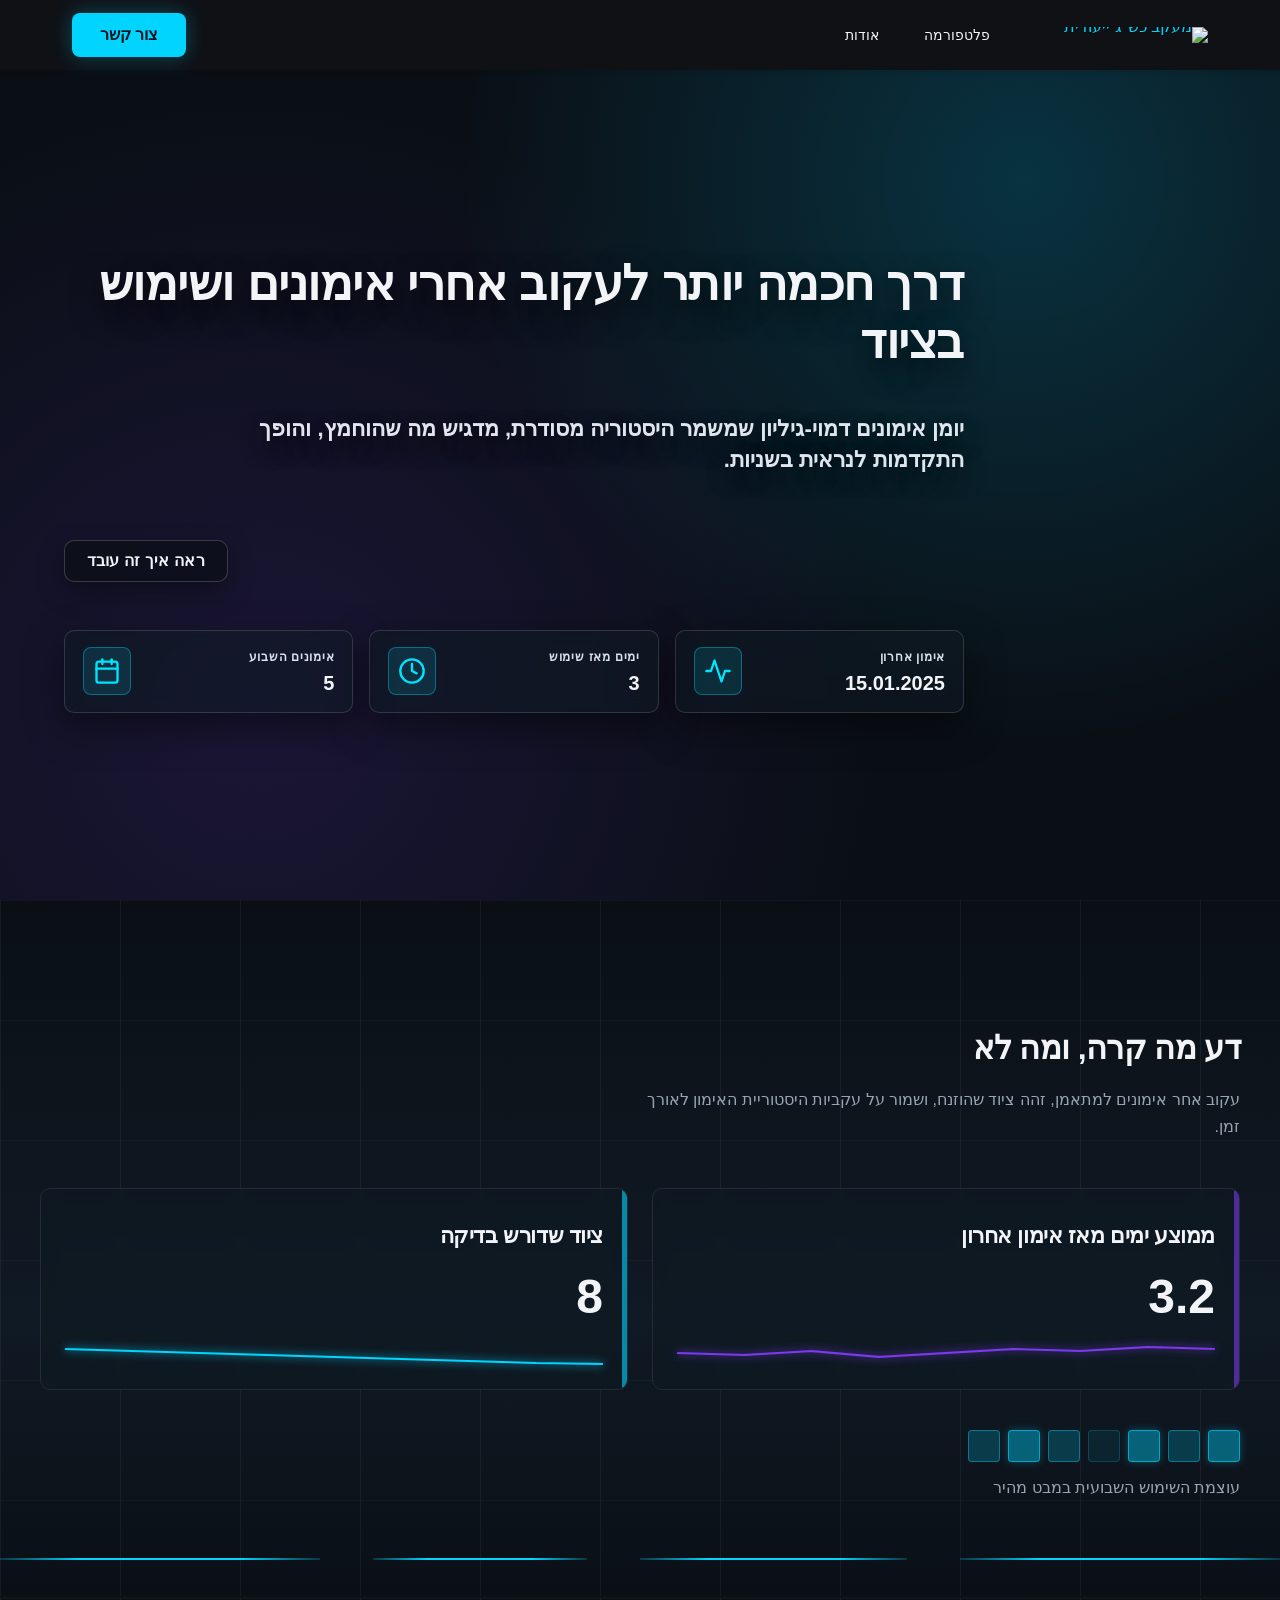
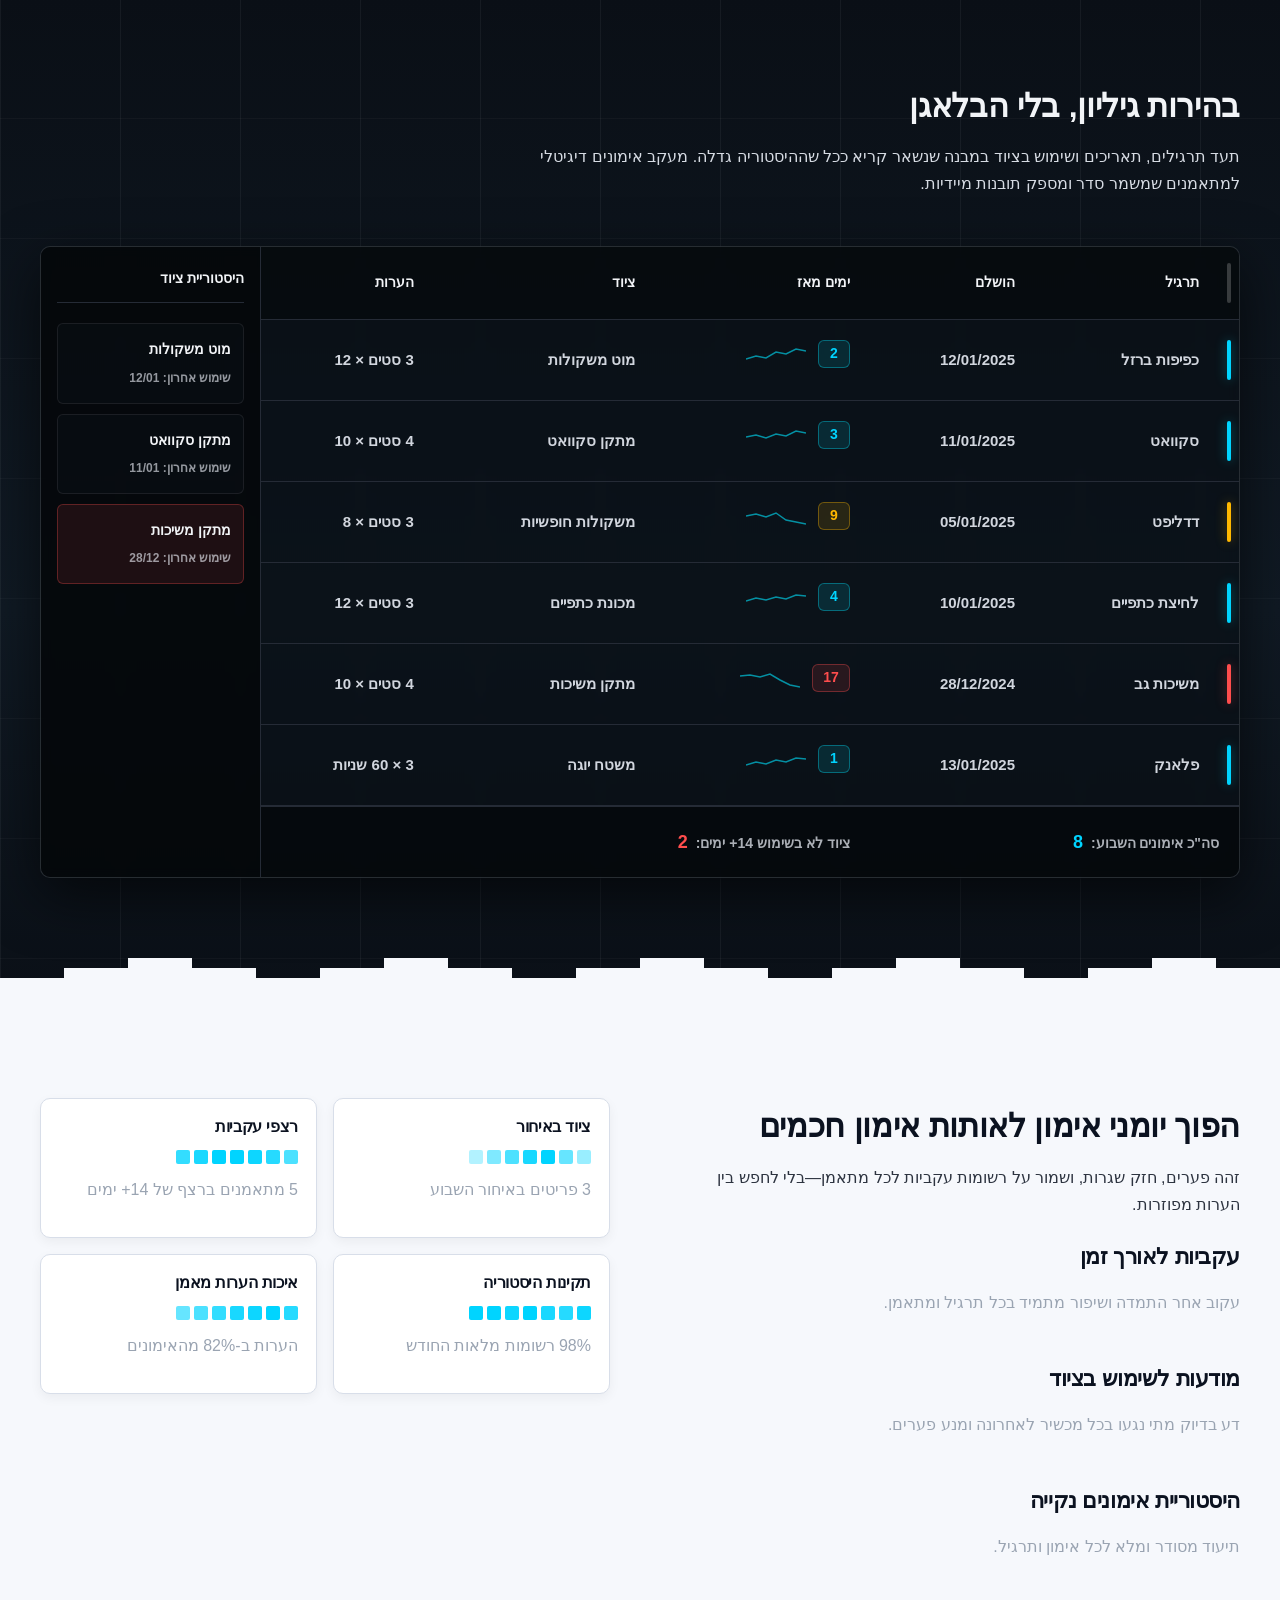
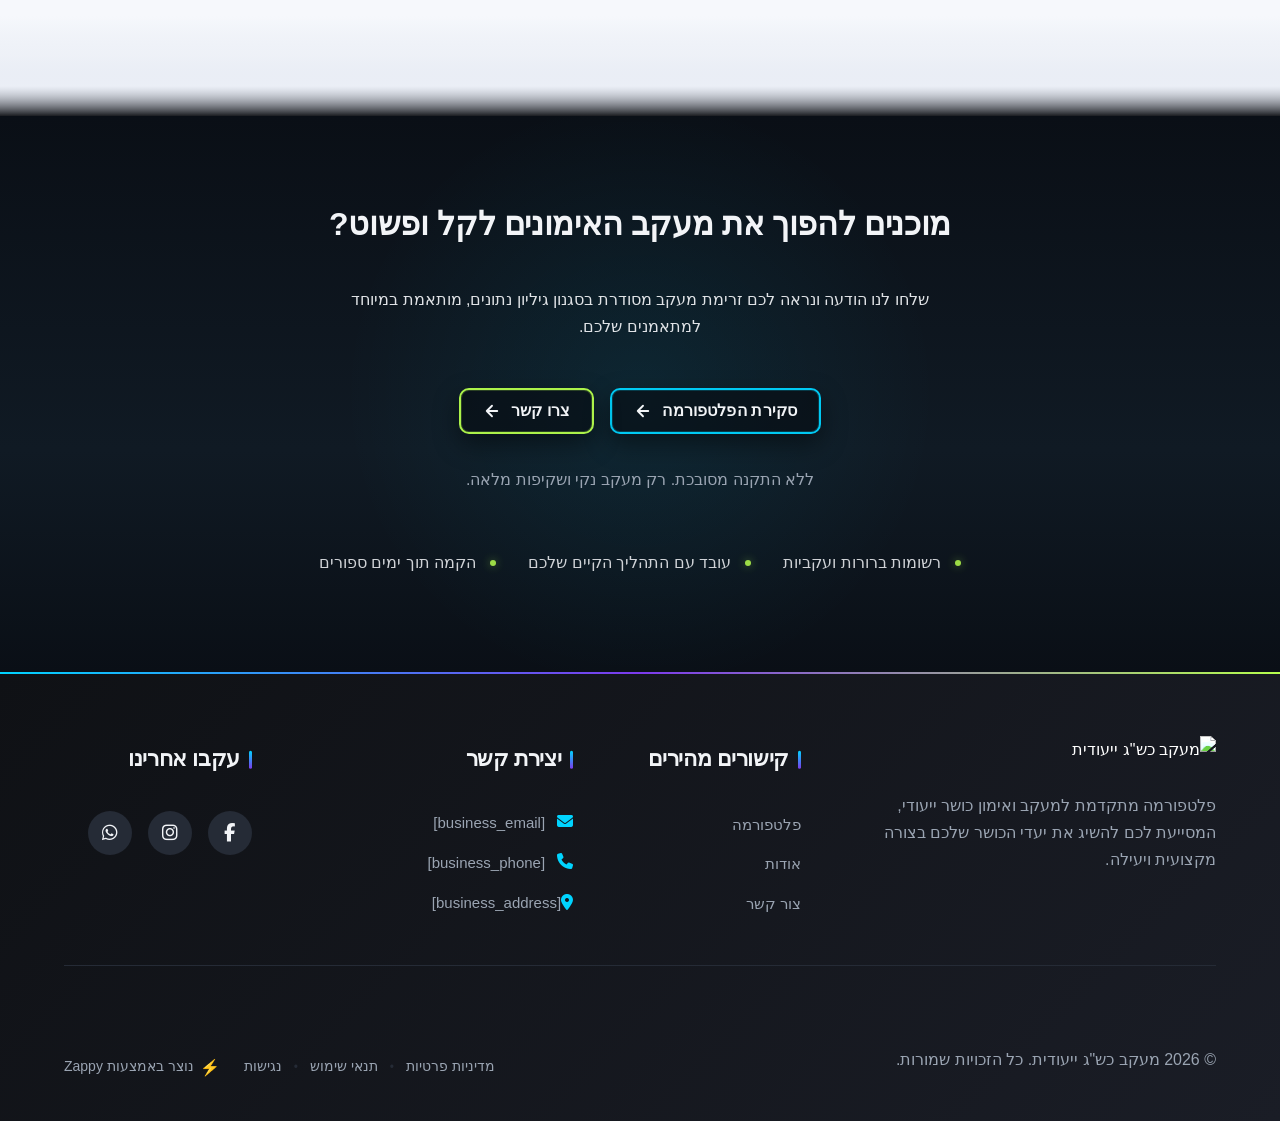
==== commit 25110467: "Background sync: Progressive GitHub Sync" ====
--- a/public/index.html
+++ b/public/index.html
@@ -1 +1 @@
-<!doctype html><html dir="rtl" lang="he"><head><meta charset="UTF-8"><meta content="width=device-width,initial-scale=1" name="viewport"><meta content="index, follow" name="robots"><title>מעקב אימונים חכם שמתאים לך בדיוק — מעקב כש&quot;ג ייעודית</title><meta content="פלטפורמת מעקב אימונים דיגיטלי המתעדת כל תרגיל ומחשבת אוטומטית ימים מאז שימוש אחרון בציוד. נהל את היסטוריית האימונים שלך בממשק פשוט וחכם." name="description"><meta content="מעקב אימונים, מעקב אימונים דיגיטלי למתאמנים, תיעוד תרגילים וחיזוק שרירים, מערכת ניהול אימונים, מעקב ציוד כושר" name="keywords"><link href="/assets/favicon.ico" rel="icon" type="image/x-icon"><link href="/assets/favicon-16x16.png" rel="icon" type="image/png" sizes="16x16"><link href="/assets/favicon-32x32.png" rel="icon" type="image/png" sizes="32x32"><link href="/assets/favicon-48x48.png" rel="icon" type="image/png" sizes="48x48"><link href="/assets/favicon-192x192.png" rel="icon" type="image/png" sizes="192x192"><link href="/assets/favicon-512x512.png" rel="icon" type="image/png" sizes="512x512"><link href="/assets/apple-touch-icon.png" rel="apple-touch-icon"><script>!function(){"use strict";var t="fdaa30c4-0385-4258-b812-ad06dd76a02b",e="https://api.zappy5.com/api/analytics/track",a=18e5,n=2592e6,o=!0,i=!0,r=!0;var s=function(){var e="zappy_visitor_"+t,a=null;try{if(a=localStorage.getItem(e)){var o=JSON.parse(a),i=Date.now();if(i-o.created<n)return o.lastSeen=i,localStorage.setItem(e,JSON.stringify(o)),o.id}}catch(t){console.warn("Zappy Analytics: LocalStorage not available")}var r="zv_"+Date.now()+"_"+Math.random().toString(36).substr(2,9);try{localStorage.setItem(e,JSON.stringify({id:r,created:Date.now(),lastSeen:Date.now()}))}catch(t){}return r}(),c=function(){var e="zappy_session_"+t,n=null;try{if(n=sessionStorage.getItem(e)){var o=JSON.parse(n),i=Date.now();if(i-o.timestamp<a)return o.timestamp=i,sessionStorage.setItem(e,JSON.stringify(o)),o.id}}catch(t){console.warn("Zappy Analytics: SessionStorage not available")}var r="zs_"+Date.now()+"_"+Math.random().toString(36).substr(2,9);try{sessionStorage.setItem(e,JSON.stringify({id:r,timestamp:Date.now()}))}catch(t){}return r}();function l(a,n){n=n||{};var o={website_id:t,event_type:a,page_path:window.location.pathname,referrer:document.referrer||"direct",visitor_id:s,session_id:c,metadata:n};if(navigator.sendBeacon){var i=new Blob([JSON.stringify(o)],{type:"application/json"});navigator.sendBeacon(e,i)}else fetch(e,{method:"POST",headers:{"Content-Type":"application/json"},body:JSON.stringify(o),keepalive:!0}).catch(function(t){console.warn("Zappy Analytics: Failed to track event",t)})}o&&l("pageview",{title:document.title,url:window.location.href}),i&&document.addEventListener("click",function(t){var e=t.target;if("BUTTON"===e.tagName||e.closest("button")){var a="BUTTON"===e.tagName?e:e.closest("button");l("click",{element:"button",text:a.textContent.trim().substring(0,100),id:a.id||null,class:a.className||null})}else if("A"===e.tagName||e.closest("a")){var n="A"===e.tagName?e:e.closest("a");l("navigation",{element:"link",text:n.textContent.trim().substring(0,100),href:n.href,external:n.hostname!==window.location.hostname})}},!0),r&&document.addEventListener("submit",function(t){var e=t.target;l("form_submit",{form_id:e.id||null,form_name:e.name||null,form_action:e.action||null,form_method:e.method||"GET"})},!0);var d=Date.now();window.addEventListener("beforeunload",function(){l("page_unload",{time_on_page:Math.floor((Date.now()-d)/1e3),page_path:window.location.pathname})}),window.zappyAnalytics={track:l,getVisitorId:function(){return s},getSessionId:function(){return c}}}()</script><meta content="מעקב אימונים חכם שמתאים לך בדיוק — מעקב כש&quot;ג ייעודית" property="og:title"><meta content="פלטפורמת מעקב אימונים דיגיטלי המתעדת כל תרגיל ומחשבת אוטומטית ימים מאז שימוש אחרון בציוד. נהל את היסטוריית האימונים שלך בממשק פשוט וחכם." property="og:description"><meta content="website" property="og:type"><meta content="he_IL" property="og:locale"><meta content="summary_large_image" name="twitter:card"><meta content="מעקב אימונים חכם שמתאים לך בדיוק — מעקב כש&quot;ג ייעודית" name="twitter:title"><meta content="פלטפורמת מעקב אימונים דיגיטלי המתעדת כל תרגיל ומחשבת אוטומטית ימים מאז שימוש אחרון בציוד. נהל את היסטוריית האימונים שלך בממשק פשוט וחכם." name="twitter:description"><link href="https://cdnjs.cloudflare.com/ajax/libs/font-awesome/6.4.0/css/all.min.css" rel="stylesheet"><link href="/assets/favicon.ico" rel="icon" type="image/x-icon"><link href="/assets/favicon-16x16.png" rel="icon" type="image/png" sizes="16x16"><link href="/assets/favicon-32x32.png" rel="icon" type="image/png" sizes="32x32"><link href="/assets/favicon-48x48.png" rel="icon" type="image/png" sizes="48x48"><link href="/assets/favicon-192x192.png" rel="icon" type="image/png" sizes="192x192"><link href="/assets/favicon-512x512.png" rel="icon" type="image/png" sizes="512x512"><link href="/assets/apple-touch-icon.png" rel="apple-touch-icon"><link href="https://cdn.jsdelivr.net/npm/vanilla-cookieconsent@3/dist/cookieconsent.css" rel="stylesheet"><script src="https://cdn.jsdelivr.net/npm/vanilla-cookieconsent@3/dist/cookieconsent.umd.js"></script><script src="https://cdn.jsdelivr.net/gh/mickidum/acc_toolbar/acctoolbar/acctoolbar.min.js"></script><style data-zappy-section-v2-css="true">.index-hero-section{position:relative;width:100%;min-height:100vh;display:flex;align-items:center;justify-content:center;overflow:visible;isolation:isolate;background-color:#0a0f16}.index-hero-section__bg-wrapper{position:absolute;inset:0;width:100%;height:100%;z-index:0;overflow:hidden}.index-hero-section__bg-image{position:absolute;inset:0;width:100%;height:100%;object-fit:cover;object-position:center}.index-hero-section__scrim{position:absolute;inset:0;width:100%;height:100%;z-index:1;pointer-events:none;background-color:#0a0f16;background-image:radial-gradient(circle at 80% 20%,rgba(0,212,255,.18) 0,transparent 45%),radial-gradient(circle at 20% 80%,rgba(124,58,237,.15) 0,transparent 50%),linear-gradient(180deg,rgba(10,15,22,.45) 0,rgba(10,15,22,.75) 50%,rgba(10,15,22,.92) 100%)}.index-hero-section__content-wrapper{position:relative;z-index:10;width:100%;max-width:1200px;margin:0 auto;padding:140px 24px 80px}.index-hero-section__content{display:flex;flex-direction:column;align-items:flex-end;gap:48px;text-align:right;direction:rtl}.index-hero-section__text-group{display:flex;flex-direction:column;gap:20px;max-width:900px}.index-hero-section__headline{font-size:56px;font-weight:900;letter-spacing:-.01em;line-height:1.05;color:var(--text-light);text-shadow:0 12px 30px rgba(0,0,0,.7);margin:0}.index-hero-section__subtitle{font-size:20px;font-weight:700;letter-spacing:0;line-height:1.35;color:rgba(243,247,255,.92);text-shadow:0 10px 22px rgba(0,0,0,.65);margin:0;max-width:720px}.index-hero-section__cta-group{display:flex;flex-direction:row-reverse;align-items:center;gap:16px;flex-wrap:wrap}.index-hero-section__btn{display:inline-flex;align-items:center;justify-content:center;gap:10px;padding:12px 22px;border-radius:10px;font-weight:800;letter-spacing:.01em;line-height:1;font-size:16px;text-decoration:none;transition:transform 220ms ease,box-shadow 220ms ease,background-color 220ms ease,border-color 220ms ease;cursor:pointer;white-space:nowrap}.index-hero-section__btn--primary{background:rgba(6,10,16,.55);color:var(--text-light);border:2px solid rgba(0,229,255,.95);box-shadow:0 0 0 1px rgba(0,229,255,.2) inset,0 10px 26px rgba(0,0,0,.45)}.index-hero-section__btn--primary:hover{transform:translateY(-2px);box-shadow:0 0 0 1px rgba(0,229,255,.3) inset,0 14px 32px rgba(0,0,0,.55),0 0 28px rgba(0,229,255,.22);background:rgba(6,10,16,.7);border-color:#00e5ff}.index-hero-section__btn--secondary{background:rgba(10,15,22,.7);color:var(--text-light);border:1px solid rgba(255,255,255,.18);box-shadow:0 10px 26px rgba(0,0,0,.35)}.index-hero-section__btn--secondary:hover{transform:translateY(-2px);box-shadow:0 14px 32px rgba(0,0,0,.45);background:rgba(10,15,22,.85);border-color:rgba(255,255,255,.28)}.index-hero-section__metrics-grid{display:grid;grid-template-columns:repeat(3,1fr);gap:16px;width:100%;max-width:900px}.index-hero-section__metric-card{display:flex;flex-direction:row-reverse;align-items:center;gap:14px;padding:16px 18px;background:rgba(16,26,36,.55);backdrop-filter:blur(8px);border:1px solid rgba(255,255,255,.14);border-radius:10px;box-shadow:0 14px 40px rgba(0,0,0,.45);transition:transform 220ms ease,box-shadow 220ms ease,background-color 220ms ease}.index-hero-section__metric-card:hover{transform:translateY(-4px);box-shadow:0 18px 50px rgba(0,0,0,.55);background:rgba(16,26,36,.65)}.index-hero-section__metric-icon{display:flex;align-items:center;justify-content:center;width:48px;height:48px;border-radius:8px;background:rgba(0,229,255,.12);border:1px solid rgba(0,229,255,.35);color:#00e5ff;flex-shrink:0}.index-hero-section__metric-icon svg{display:block}.index-hero-section__metric-content{display:flex;flex-direction:column;gap:4px;text-align:right;flex:1;min-width:0}.index-hero-section__metric-label{font-size:12px;font-weight:900;letter-spacing:.06em;text-transform:uppercase;color:rgba(234,241,255,.92);margin:0}.index-hero-section__metric-value{font-size:20px;font-weight:800;line-height:1.25;color:var(--text-light);margin:0;font-variant-numeric:tabular-nums;font-feature-settings:'tnum' 1}@media (max-width:768px){.index-hero-section{min-height:100vh}.index-hero-section__content-wrapper{padding:120px 16px 60px}.index-hero-section__content{gap:36px}.index-hero-section__text-group{gap:16px}.index-hero-section__headline{font-size:36px;line-height:1.1}.index-hero-section__subtitle{font-size:17px;line-height:1.45}.index-hero-section__cta-group{width:100%;gap:12px}.index-hero-section__btn{flex:1;min-width:140px;padding:14px 18px;font-size:15px}.index-hero-section__metrics-grid{grid-template-columns:1fr!important;gap:12px}.index-hero-section__metric-card{padding:14px 16px}.index-hero-section__metric-icon{width:42px;height:42px}.index-hero-section__metric-icon svg{width:24px;height:24px}.index-hero-section__metric-label{font-size:11px}.index-hero-section__metric-value{font-size:18px}}</style><link href="/styles.css" rel="stylesheet"><style id="zappy-dropdown-submenu-styles">#navMenu li:has(.sub-menu),.nav-menu li:has(.sub-menu),.navbar li:has(.sub-menu),nav li:has(.sub-menu){position:relative}#navMenu .sub-menu,.nav-menu .sub-menu,.navbar .sub-menu,nav .sub-menu{display:block!important;position:absolute!important;top:100%;left:0;min-width:220px;background:#fff;border-radius:8px;box-shadow:0 8px 25px rgba(0,0,0,.15);padding:8px 0;opacity:0;visibility:hidden;transform:translateY(10px);transition:all .3s ease;z-index:1000;list-style:none;pointer-events:none}#navMenu li:hover>.sub-menu,.nav-menu li:hover>.sub-menu,.navbar li:hover>.sub-menu,nav li:hover>.sub-menu{opacity:1!important;visibility:visible!important;transform:translateY(0)!important;pointer-events:auto!important}.sub-menu li{list-style:none;margin:0;padding:0}.sub-menu a{display:block!important;padding:10px 16px!important;color:#333!important;font-weight:500;text-decoration:none;white-space:nowrap;transition:background-color .2s}.sub-menu a:hover{background-color:#f5f5f5}[dir=rtl] .nav-menu .sub-menu,[dir=rtl] .navbar .sub-menu,[dir=rtl] nav .sub-menu,html[lang=ar] .nav-menu .sub-menu,html[lang=ar] .navbar .sub-menu,html[lang=ar] nav .sub-menu,html[lang=he] .nav-menu .sub-menu,html[lang=he] .navbar .sub-menu,html[lang=he] nav .sub-menu{left:auto!important;right:0!important}.sub-menu:empty,.sub-menu:not(:has(li)),.sub-menu:not(:has(li:not(.zappy-hidden-menu-item))){display:none!important;opacity:0!important;visibility:hidden!important;pointer-events:none!important}li:has(.menu-group-title):hover>.sub-menu{opacity:1!important;visibility:visible!important;transform:translateY(0)!important;pointer-events:auto!important}#navMenu>li>.menu-group-title,.nav-menu>li>.menu-group-title{display:inline-block;padding:.5rem 1rem;cursor:default;user-select:none}@media (max-width:768px){#navMenu .sub-menu,.nav-menu .sub-menu,.navbar .sub-menu,nav .sub-menu{position:static!important;transform:none!important;box-shadow:none!important;background:0 0!important;max-height:0;overflow:hidden;opacity:0;visibility:hidden;transition:max-height .3s ease,opacity .3s ease;padding:0!important;border-radius:0!important}.sub-menu.mobile-expanded{max-height:500px!important;opacity:1!important;visibility:visible!important;padding:8px 0 8px 16px!important}[dir=rtl] .sub-menu.mobile-expanded,html[lang=he] .sub-menu.mobile-expanded{padding:8px 16px 8px 0!important}#navMenu li:hover>.sub-menu,.nav-menu li:hover>.sub-menu,.navbar li:hover>.sub-menu,nav li:hover>.sub-menu{opacity:0;visibility:hidden;pointer-events:none}#navMenu li>.sub-menu.mobile-expanded,.nav-menu li>.sub-menu.mobile-expanded,.navbar li>.sub-menu.mobile-expanded,nav li>.sub-menu.mobile-expanded{opacity:1!important;visibility:visible!important;pointer-events:auto!important}#navMenu li:has(.sub-menu),.nav-menu li:has(.sub-menu),.navbar li:has(.sub-menu),nav li:has(.sub-menu){display:flex!important;flex-wrap:wrap!important;align-items:center!important;position:relative!important;min-height:44px!important}#navMenu li:has(.sub-menu)>a,.nav-menu li:has(.sub-menu)>a,.navbar li:has(.sub-menu)>a,nav li:has(.sub-menu)>a{flex:1!important;min-width:0!important}#navMenu li:has(.sub-menu)>.menu-group-title,.nav-menu li:has(.sub-menu)>.menu-group-title,.navbar li:has(.sub-menu)>.menu-group-title,nav li:has(.sub-menu)>.menu-group-title{flex:1!important;min-width:0!important;padding:0!important;line-height:inherit!important}#navMenu li:has(.sub-menu)>.sub-menu,.nav-menu li:has(.sub-menu)>.sub-menu,.navbar li:has(.sub-menu)>.sub-menu,nav li:has(.sub-menu)>.sub-menu{flex-basis:100%!important;width:100%!important}#navMenu li:has(.sub-menu)>a [class*=arrow],#navMenu li:has(.sub-menu)>a [class*=chevron],.nav-menu li:has(.sub-menu)>a .fa-angle-down,.nav-menu li:has(.sub-menu)>a .fa-chevron-down,.nav-menu li:has(.sub-menu)>a [class*=arrow],.nav-menu li:has(.sub-menu)>a [class*=chevron],nav li:has(.sub-menu)>a [class*=arrow],nav li:has(.sub-menu)>a [class*=chevron]{display:none!important;visibility:hidden!important}.mobile-submenu-toggle{display:flex!important;align-items:center!important;justify-content:center!important;width:44px!important;height:auto!important;background:0 0!important;border:none!important;cursor:pointer!important;color:var(--text-dark)!important;position:static!important;flex-shrink:0!important;align-self:stretch!important;z-index:2!important;padding:0!important;margin:0!important}.mobile-submenu-toggle::after{content:''!important;width:0!important;height:0!important;border-left:6px solid transparent!important;border-right:6px solid transparent!important;border-top:7px solid currentColor!important;transition:transform .3s ease!important}.mobile-submenu-toggle.expanded::after{transform:rotate(180deg)!important}.sub-menu a{padding:10px 0!important;display:block!important;color:var(--text-dark)!important}.navbar .sub-menu li a,.zappy-products-dropdown .sub-menu a,nav.navbar .sub-menu li a{color:var(--text-dark)!important}}@media (min-width:769px){.mobile-submenu-toggle{display:none!important}}</style><style id="zappy-widget-visibility">#mic-access-tool-box,#mic-access-tool-general-button,#mic-init-access-tool #mic-access-tool-box,#mic-init-access-tool #mic-access-tool-general-button,#mic-init-access-tool .mic-access-tool-general-button,._access-icon,._access-menu,.mic-access-tool-box,.mic-access-tool-general-button,div[id*=mic-access-tool-box]{display:none!important;visibility:hidden!important;opacity:0!important;pointer-events:none!important}</style></head><body><nav class="navbar" dir="rtl"><button aria-label="Menu" class="mobile-toggle" id="mobileToggle"><svg viewBox="0 0 24 24" class="hamburger-icon" fill="none" height="24" width="24"><path d="M3 12h18M3 6h18M3 18h18" stroke="currentColor" stroke-width="2" stroke-linecap="round"></path></svg><svg viewBox="0 0 24 24" class="close-icon" fill="none" height="24" width="24" style="display:none"><path d="M18 6L6 18M6 6l12 12" stroke="currentColor" stroke-width="2" stroke-linecap="round"></path></svg></button><button aria-label="Call" class="phone-header-btn"><svg viewBox="0 0 24 24" fill="currentColor" height="20" width="20"><path d="M22 16.92v3a2 2 0 0 1-2.18 2 19.79 19.79 0 0 1-8.63-3.07 19.5 19.5 0 0 1-6-6 19.79 19.79 0 0 1-3.07-8.67A2 2 0 0 1 4.11 2h3a2 2 0 0 1 2 1.72 12.84 12.84 0 0 0 .7 2.81 2 2 0 0 1-.45 2.11L8.09 9.91a16 16 0 0 0 6 6l1.27-1.27a2 2 0 0 1 2.11-.45 12.84 12.84 0 0 0 2.81.7A2 2 0 0 1 22 16.92z"></path></svg></button><div class="nav-container"><div class="nav-brand"><a href="/" class="logo-link"><img alt="מעקב כש&quot;ג ייעודית" class="logo" src="/assets/business-logo.webp"></a></div><ul class="nav-menu" id="navMenu"><li><a href="/platform">פלטפורמה</a></li><li><a href="/about">אודות</a></li></ul><div class="nav-cta-container"><a href="/contact" class="nav-cta-btn">צור קשר</a></div></div></nav><main><section class="index-hero-section" data-layout-spec="בית-hero" data-hero-type="fullscreen-scrim" data-zappy-section="true"><div class="index-hero-section__bg-wrapper"><img alt="מרכז מעקב אימונים מתקדם עם תאורת ניאון כחולה" class="index-hero-section__bg-image" src="/assets/site-index-hero-bg.webp" data-context="A cinematic, dark-toned fitness tracking dashboard scene: a sleek modern gym environment at night with dramatic blue-cyan neon accent lighting, showing a minimalist workout space with high-tech equipment (smart dumbbells, digital tracking screens), dark surfaces with subtle grid patterns, and ambient glow from digital displays. The scene should feel like a premium control center for fitness tracking, with a sophisticated tech aesthetic. Shot from a wide angle to show depth and space, with strong contrast between dark shadows and cyan/blue highlights. Ultra-modern, professional, and slightly futuristic mood." data-hero-bg="true" data-placeholder="index-hero-bg" data-zappy-editable-image="true" style="width:100%;height:100%;object-fit:cover;object-position:center"></div><div class="index-hero-section__scrim"></div><div class="index-hero-section__content-wrapper"><div class="index-hero-section__content"><div class="index-hero-section__text-group"><h1 class="index-hero-section__headline">דרך חכמה יותר לעקוב אחרי אימונים ושימוש בציוד</h1><h3 class="index-hero-section__subtitle">יומן אימונים דמוי-גיליון שמשמר היסטוריה מסודרת, מדגיש מה שהוחמץ, והופך התקדמות לנראית בשניות.</h3></div><div class="index-hero-section__cta-group"><a href="/contact" class="index-hero-section__btn index-hero-section__btn--primary"><span>צור קשר</span><svg viewBox="0 0 24 24" fill="none" height="18" width="18" stroke="currentColor" stroke-linecap="round" stroke-linejoin="round" stroke-width="2.5"><path d="M5 12h14M12 5l-7 7 7 7"></path></svg></a><a href="/platform" class="index-hero-section__btn index-hero-section__btn--secondary"><span>ראה איך זה עובד</span></a></div><div class="index-hero-section__metrics-grid"><div class="index-hero-section__metric-card"><div class="index-hero-section__metric-icon"><svg viewBox="0 0 24 24" fill="none" height="28" width="28" stroke="currentColor" stroke-linecap="round" stroke-linejoin="round" stroke-width="2" data-element-type="icon" data-icon-type="svg"><path d="M22 12h-4l-3 9L9 3l-3 9H2"></path></svg></div><div class="index-hero-section__metric-content"><div class="index-hero-section__metric-label">אימון אחרון</div><div class="index-hero-section__metric-value">15.01.2025</div></div></div><div class="index-hero-section__metric-card"><div class="index-hero-section__metric-icon"><svg viewBox="0 0 24 24" fill="none" height="28" width="28" stroke="currentColor" stroke-linecap="round" stroke-linejoin="round" stroke-width="2" data-element-type="icon" data-icon-type="svg"><circle cx="12" cy="12" r="10"></circle><polyline points="12 6 12 12 16 14"></polyline></svg></div><div class="index-hero-section__metric-content"><div class="index-hero-section__metric-label">ימים מאז שימוש</div><div class="index-hero-section__metric-value">3</div></div></div><div class="index-hero-section__metric-card"><div class="index-hero-section__metric-icon"><svg viewBox="0 0 24 24" fill="none" height="28" width="28" stroke="currentColor" stroke-linecap="round" stroke-linejoin="round" stroke-width="2" data-element-type="icon" data-icon-type="svg"><rect height="18" width="18" x="3" y="4" rx="2" ry="2"></rect><line x1="16" x2="16" y1="2" y2="6"></line><line x1="8" x2="8" y1="2" y2="6"></line><line x1="3" x2="21" y1="10" y2="10"></line></svg></div><div class="index-hero-section__metric-content"><div class="index-hero-section__metric-label">אימונים השבוע</div><div class="index-hero-section__metric-value">5</div></div></div></div></div></div></section><section class="index-stats-section" data-layout-spec="בית-stats"><div class="index-stats-container"><div class="index-stats-intro"><h2>דע מה קרה, ומה לא</h2><p>עקוב אחר אימונים למתאמן, זהה ציוד שהוזנח, ושמור על עקביות היסטוריית האימון לאורך זמן.</p></div><div class="index-stats-kpi-grid"><div class="index-stats-kpi-tile" data-status="primary"><div class="index-stats-status-bar"></div><div class="index-stats-kpi-content"><h3>מתאמנים פעילים</h3><div class="index-stats-kpi-value">127</div><svg viewBox="0 0 120 24" aria-hidden="true" data-no-icon-edit="true" preserveAspectRatio="none" class="index-stats-sparkline"><path d="M0,20 L15,18 L30,14 L45,16 L60,10 L75,12 L90,8 L105,6 L120,4" stroke="currentColor" stroke-width="2" fill="none"></path></svg></div></div><div class="index-stats-kpi-tile" data-status="secondary"><div class="index-stats-status-bar"></div><div class="index-stats-kpi-content"><h3>ממוצע ימים מאז אימון אחרון</h3><div class="index-stats-kpi-value">3.2</div><svg viewBox="0 0 120 24" aria-hidden="true" data-no-icon-edit="true" preserveAspectRatio="none" class="index-stats-sparkline"><path d="M0,12 L15,14 L30,10 L45,16 L60,12 L75,8 L90,10 L105,6 L120,8" stroke="currentColor" stroke-width="2" fill="none"></path></svg></div></div><div class="index-stats-kpi-tile" data-status="accent"><div class="index-stats-status-bar"></div><div class="index-stats-kpi-content"><h3>הציוד הכי פופולרי</h3><div class="index-stats-kpi-value">משקולות חופשיות</div><svg viewBox="0 0 120 24" aria-hidden="true" data-no-icon-edit="true" preserveAspectRatio="none" class="index-stats-sparkline"><path d="M0,16 L15,14 L30,12 L45,8 L60,10 L75,6 L90,4 L105,2 L120,1" stroke="currentColor" stroke-width="2" fill="none"></path></svg></div></div><div class="index-stats-kpi-tile" data-status="primary"><div class="index-stats-status-bar"></div><div class="index-stats-kpi-content"><h3>ציוד שדורש בדיקה</h3><div class="index-stats-kpi-value">8</div><svg viewBox="0 0 120 24" aria-hidden="true" data-no-icon-edit="true" preserveAspectRatio="none" class="index-stats-sparkline"><path d="M0,8 L15,10 L30,12 L45,14 L60,16 L75,18 L90,20 L105,22 L120,23" stroke="currentColor" stroke-width="2" fill="none"></path></svg></div></div></div><div class="index-stats-heat-strip-wrapper"><div class="index-stats-heat-strip"><div class="index-stats-heat-cell" data-intensity="high"></div><div class="index-stats-heat-cell" data-intensity="medium"></div><div class="index-stats-heat-cell" data-intensity="high"></div><div class="index-stats-heat-cell" data-intensity="low"></div><div class="index-stats-heat-cell" data-intensity="medium"></div><div class="index-stats-heat-cell" data-intensity="high"></div><div class="index-stats-heat-cell" data-intensity="medium"></div></div><p class="index-stats-heat-caption">עוצמת השימוש השבועית במבט מהיר</p></div></div><div class="index-stats-divider-wrapper"><svg viewBox="0 0 1200 40" aria-hidden="true" data-no-icon-edit="true" preserveAspectRatio="none" xmlns="http://www.w3.org/2000/svg"><defs><linearGradient id="index-stats-neon-gradient" x1="0%" x2="100%" y1="0%" y2="0%"><stop offset="0%" style="stop-color:#00D4FF;stop-opacity:0.2"></stop><stop offset="25%" style="stop-color:#00D4FF;stop-opacity:1"></stop><stop offset="30%" style="stop-color:#00D4FF"></stop><stop offset="45%" style="stop-color:#00D4FF"></stop><stop offset="50%" style="stop-color:#00D4FF;stop-opacity:1"></stop><stop offset="55%" style="stop-color:#00D4FF"></stop><stop offset="70%" style="stop-color:#00D4FF"></stop><stop offset="75%" style="stop-color:#00D4FF;stop-opacity:1"></stop><stop offset="100%" style="stop-color:#00D4FF;stop-opacity:0.2"></stop></linearGradient></defs><rect height="2" width="300" x="0" y="0" fill="url(#index-stats-neon-gradient)"></rect><rect height="2" width="200" x="350" y="0" fill="url(#index-stats-neon-gradient)"></rect><rect height="2" width="250" x="600" y="0" fill="url(#index-stats-neon-gradient)"></rect><rect height="2" width="300" x="900" y="0" fill="url(#index-stats-neon-gradient)"></rect><rect height="2" width="1200" x="0" y="38" fill="var(--bg-dark)"></rect></svg></div></section><section class="index-capabilities-section" data-layout-spec="בית-capabilities"><div class="index-capabilities-container"><div class="index-capabilities-intro"><h2>בהירות גיליון, בלי הבלאגן</h2><p>תעד תרגילים, תאריכים ושימוש בציוד במבנה שנשאר קריא ככל שההיסטוריה גדלה. מעקב אימונים דיגיטלי למתאמנים שמשמר סדר ומספק תובנות מיידיות.</p></div><div class="index-capabilities-spreadsheet-panel"><div class="index-capabilities-table-container"><table class="index-capabilities-table"><thead><tr><th><span class="index-capabilities-status-bar"></span></th><th>תרגיל</th><th>הושלם</th><th>ימים מאז</th><th>ציוד</th><th>הערות</th></tr></thead><tbody><tr><td><span class="index-capabilities-status-bar index-capabilities-status-active"></span></td><td class="index-capabilities-exercise-name">כפיפות ברזל</td><td class="index-capabilities-date">12/01/2025</td><td class="index-capabilities-days"><span class="index-capabilities-day-count">2</span><svg viewBox="0 0 60 20" aria-hidden="true" data-no-icon-edit="true" preserveAspectRatio="none" class="index-capabilities-sparkline"><polyline points="0,15 10,12 20,14 30,8 40,10 50,5 60,7" fill="none" stroke="currentColor" stroke-width="1.5"></polyline></svg></td><td class="index-capabilities-equipment">מוט משקולות</td><td class="index-capabilities-notes">3 סטים × 12</td></tr><tr><td><span class="index-capabilities-status-bar index-capabilities-status-active"></span></td><td class="index-capabilities-exercise-name">סקוואט</td><td class="index-capabilities-date">11/01/2025</td><td class="index-capabilities-days"><span class="index-capabilities-day-count">3</span><svg viewBox="0 0 60 20" aria-hidden="true" data-no-icon-edit="true" preserveAspectRatio="none" class="index-capabilities-sparkline"><polyline points="0,12 10,10 20,13 30,9 40,11 50,6 60,8" fill="none" stroke="currentColor" stroke-width="1.5"></polyline></svg></td><td class="index-capabilities-equipment">מתקן סקוואט</td><td class="index-capabilities-notes">4 סטים × 10</td></tr><tr><td><span class="index-capabilities-status-bar index-capabilities-status-warning"></span></td><td class="index-capabilities-exercise-name">דדליפט</td><td class="index-capabilities-date">05/01/2025</td><td class="index-capabilities-days"><span class="index-capabilities-day-count index-capabilities-warning-count">9</span><svg viewBox="0 0 60 20" aria-hidden="true" data-no-icon-edit="true" preserveAspectRatio="none" class="index-capabilities-sparkline"><polyline points="0,10 10,8 20,11 30,7 40,14 50,16 60,18" fill="none" stroke="currentColor" stroke-width="1.5"></polyline></svg></td><td class="index-capabilities-equipment">משקולות חופשיות</td><td class="index-capabilities-notes">3 סטים × 8</td></tr><tr><td><span class="index-capabilities-status-bar index-capabilities-status-active"></span></td><td class="index-capabilities-exercise-name">לחיצת כתפיים</td><td class="index-capabilities-date">10/01/2025</td><td class="index-capabilities-days"><span class="index-capabilities-day-count">4</span><svg viewBox="0 0 60 20" aria-hidden="true" data-no-icon-edit="true" preserveAspectRatio="none" class="index-capabilities-sparkline"><polyline points="0,14 10,11 20,13 30,10 40,12 50,8 60,9" fill="none" stroke="currentColor" stroke-width="1.5"></polyline></svg></td><td class="index-capabilities-equipment">מכונת כתפיים</td><td class="index-capabilities-notes">3 סטים × 12</td></tr><tr><td><span class="index-capabilities-status-bar index-capabilities-status-danger"></span></td><td class="index-capabilities-exercise-name">משיכות גב</td><td class="index-capabilities-date">28/12/2024</td><td class="index-capabilities-days"><span class="index-capabilities-day-count index-capabilities-danger-count">17</span><svg viewBox="0 0 60 20" aria-hidden="true" data-no-icon-edit="true" preserveAspectRatio="none" class="index-capabilities-sparkline"><polyline points="0,8 10,7 20,9 30,6 40,12 50,17 60,19" fill="none" stroke="currentColor" stroke-width="1.5"></polyline></svg></td><td class="index-capabilities-equipment">מתקן משיכות</td><td class="index-capabilities-notes">4 סטים × 10</td></tr><tr><td><span class="index-capabilities-status-bar index-capabilities-status-active"></span></td><td class="index-capabilities-exercise-name">פלאנק</td><td class="index-capabilities-date">13/01/2025</td><td class="index-capabilities-days"><span class="index-capabilities-day-count">1</span><svg viewBox="0 0 60 20" aria-hidden="true" data-no-icon-edit="true" preserveAspectRatio="none" class="index-capabilities-sparkline"><polyline points="0,16 10,13 20,15 30,11 40,13 50,9 60,10" fill="none" stroke="currentColor" stroke-width="1.5"></polyline></svg></td><td class="index-capabilities-equipment">משטח יוגה</td><td class="index-capabilities-notes">3 × 60 שניות</td></tr></tbody><tfoot><tr class="index-capabilities-summary-row"><td colspan="3"><span class="index-capabilities-summary-label">סה"כ אימונים השבוע:</span><span class="index-capabilities-summary-value">8</span></td><td colspan="3"><span class="index-capabilities-summary-label">ציוד לא בשימוש 14+ ימים:</span><span class="index-capabilities-summary-value index-capabilities-alert-value">2</span></td></tr></tfoot></table></div><div class="index-capabilities-equipment-drawer"><div class="index-capabilities-drawer-header">היסטוריית ציוד</div><div class="index-capabilities-drawer-item"><div class="index-capabilities-drawer-equipment">מוט משקולות</div><div class="index-capabilities-drawer-date">שימוש אחרון: 12/01</div></div><div class="index-capabilities-drawer-item"><div class="index-capabilities-drawer-equipment">מתקן סקוואט</div><div class="index-capabilities-drawer-date">שימוש אחרון: 11/01</div></div><div class="index-capabilities-drawer-item index-capabilities-drawer-item-alert"><div class="index-capabilities-drawer-equipment">מתקן משיכות</div><div class="index-capabilities-drawer-date">שימוש אחרון: 28/12</div></div></div></div></div><div class="index-capabilities-divider-wrapper"><svg viewBox="0 0 1200 80" aria-hidden="true" data-no-icon-edit="true" preserveAspectRatio="none" xmlns="http://www.w3.org/2000/svg"><path d="M0,80 L0,40 L60,40 L60,30 L120,30 L120,20 L180,20 L180,30 L240,30 L240,40 L300,40 L300,30 L360,30 L360,20 L420,20 L420,30 L480,30 L480,40 L540,40 L540,30 L600,30 L600,20 L660,20 L660,30 L720,30 L720,40 L780,40 L780,30 L840,30 L840,20 L900,20 L900,30 L960,30 L960,40 L1020,40 L1020,30 L1080,30 L1080,20 L1140,20 L1140,30 L1200,30 L1200,80 Z" fill="var(--bg-light)"></path></svg></div></section><section class="index-showcase-section" data-layout-spec="בית-showcase"><div class="index-showcase-container"><div class="index-showcase-content"><h2 class="index-showcase-title">הפוך יומני אימון לאותות אימון חכמים</h2><p class="index-showcase-description">זהה פערים, חזק שגרות, ושמור על רשומות עקביות לכל מתאמן—בלי לחפש בין הערות מפוזרות.</p><div class="index-showcase-bullets"><div class="index-showcase-bullet-item"><h3 class="index-showcase-bullet-title">עקביות לאורך זמן</h3><p class="index-showcase-bullet-text">עקוב אחר התמדה ושיפור מתמיד בכל תרגיל ומתאמן.</p></div><div class="index-showcase-bullet-item"><h3 class="index-showcase-bullet-title">מודעות לשימוש בציוד</h3><p class="index-showcase-bullet-text">דע בדיוק מתי נגעו בכל מכשיר לאחרונה ומנע פערים.</p></div><div class="index-showcase-bullet-item"><h3 class="index-showcase-bullet-title">היסטוריית אימונים נקייה</h3><p class="index-showcase-bullet-text">תיעוד מסודר ומלא לכל אימון ותרגיל.</p></div></div></div><div class="index-showcase-reports"><div class="index-showcase-report-card"><div class="index-showcase-report-header"><h4 class="index-showcase-report-title">ציוד באיחור</h4><div class="index-showcase-heatmap"><span class="index-showcase-heat-square" style="opacity:.3"></span><span class="index-showcase-heat-square" style="opacity:.5"></span><span class="index-showcase-heat-square" style="opacity:.7"></span><span class="index-showcase-heat-square" style="opacity:.9"></span><span class="index-showcase-heat-square" style="opacity:1"></span><span class="index-showcase-heat-square" style="opacity:.6"></span><span class="index-showcase-heat-square" style="opacity:.4"></span></div></div><p class="index-showcase-report-insight">3 פריטים באיחור השבוע</p></div><div class="index-showcase-report-card"><div class="index-showcase-report-header"><h4 class="index-showcase-report-title">רצפי עקביות</h4><div class="index-showcase-heatmap"><span class="index-showcase-heat-square" style="opacity:.8"></span><span class="index-showcase-heat-square" style="opacity:.9"></span><span class="index-showcase-heat-square" style="opacity:1"></span><span class="index-showcase-heat-square" style="opacity:1"></span><span class="index-showcase-heat-square" style="opacity:.95"></span><span class="index-showcase-heat-square" style="opacity:.85"></span><span class="index-showcase-heat-square" style="opacity:.7"></span></div></div><p class="index-showcase-report-insight">5 מתאמנים ברצף של 14+ ימים</p></div><div class="index-showcase-report-card"><div class="index-showcase-report-header"><h4 class="index-showcase-report-title">תקינות היסטוריה</h4><div class="index-showcase-heatmap"><span class="index-showcase-heat-square" style="opacity:1"></span><span class="index-showcase-heat-square" style="opacity:1"></span><span class="index-showcase-heat-square" style="opacity:.95"></span><span class="index-showcase-heat-square" style="opacity:1"></span><span class="index-showcase-heat-square" style="opacity:.9"></span><span class="index-showcase-heat-square" style="opacity:.85"></span><span class="index-showcase-heat-square" style="opacity:.95"></span></div></div><p class="index-showcase-report-insight">98% רשומות מלאות החודש</p></div><div class="index-showcase-report-card"><div class="index-showcase-report-header"><h4 class="index-showcase-report-title">איכות הערות מאמן</h4><div class="index-showcase-heatmap"><span class="index-showcase-heat-square" style="opacity:.6"></span><span class="index-showcase-heat-square" style="opacity:.7"></span><span class="index-showcase-heat-square" style="opacity:.8"></span><span class="index-showcase-heat-square" style="opacity:.9"></span><span class="index-showcase-heat-square" style="opacity:.95"></span><span class="index-showcase-heat-square" style="opacity:1"></span><span class="index-showcase-heat-square" style="opacity:.85"></span></div></div><p class="index-showcase-report-insight">הערות ב-82% מהאימונים</p></div></div></div><div class="index-showcase-divider-wrapper"><svg viewBox="0 0 1200 100" aria-hidden="true" data-no-icon-edit="true" preserveAspectRatio="none" xmlns="http://www.w3.org/2000/svg"><defs><linearGradient id="showcase-divider-gradient" x1="0%" x2="0%" y1="0%" y2="100%"><stop offset="0%" style="stop-color:#F6F8FC;stop-opacity:1"></stop><stop offset="40%" style="stop-color:#E8ECF4;stop-opacity:0.6"></stop><stop offset="70%" style="stop-color:#D0D8E8;stop-opacity:0.3"></stop><stop offset="100%" style="stop-color:#0F1115;stop-opacity:0.95"></stop></linearGradient></defs><rect height="100" width="1200" x="0" y="0" fill="url(#showcase-divider-gradient)"></rect></svg></div></section><section class="index-cta-section" data-layout-spec="בית-cta"><div class="index-cta-container"><div class="index-cta-content"><h2 class="index-cta-heading">מוכנים להפוך את מעקב האימונים לקל ופשוט?</h2><p class="index-cta-description">שלחו לנו הודעה ונראה לכם זרימת מעקב מסודרת בסגנון גיליון נתונים, מותאמת במיוחד למתאמנים שלכם.</p><div class="index-cta-buttons"><a href="/contact" class="index-cta-btn index-cta-btn-primary"><span>צרו קשר</span><svg viewBox="0 0 24 24" fill="none" height="18" width="18" stroke="currentColor" stroke-linecap="round" stroke-linejoin="round" stroke-width="2.5"><path d="M5 12h14M12 5l-7 7 7 7"></path></svg></a><a href="/platform" class="index-cta-btn index-cta-btn-secondary"><span>סקירת הפלטפורמה</span><svg viewBox="0 0 24 24" fill="none" height="18" width="18" stroke="currentColor" stroke-linecap="round" stroke-linejoin="round" stroke-width="2.5"><path d="M5 12h14M12 5l-7 7 7 7"></path></svg></a></div><p class="index-cta-trust">ללא התקנה מסובכת. רק מעקב נקי ושקיפות מלאה.</p><div class="index-cta-features"><p class="index-cta-feature-item">הקמה תוך ימים ספורים</p><p class="index-cta-feature-item">עובד עם התהליך הקיים שלכם</p><p class="index-cta-feature-item">רשומות ברורות ועקביות</p></div></div></div></section></main><footer class="site-footer"><div class="footer-container"><div class="footer-top"><div class="footer-column footer-about"><img alt="מעקב כש&quot;ג ייעודית" class="logo" src="/assets/business-logo.webp"><p class="footer-description">פלטפורמה מתקדמת למעקב ואימון כושר ייעודי, המסייעת לכם להשיג את יעדי הכושר שלכם בצורה מקצועית ויעילה.</p></div><div class="footer-column footer-links"><h3 class="footer-title">קישורים מהירים</h3><ul class="footer-nav"><li><a href="/platform">פלטפורמה</a></li><li><a href="/about">אודות</a></li><li><a href="/contact">צור קשר</a></li></ul></div><div class="footer-column footer-contact"><h3 class="footer-title">יצירת קשר</h3><ul class="contact-list"><li><i class="fas fa-envelope"></i><a href="mailto:[business_email]">[business_email]</a></li><li><i class="fas fa-phone"></i><a href="tel:[business_phone]">[business_phone]</a></li><li><a href="/"><i class="fas fa-map-marker-alt"></i><span>[business_address]</span></a></li></ul></div><div class="footer-column footer-social"><h3 class="footer-title">עקבו אחרינו</h3><div class="social-links"><a href="[facebook_handle]" aria-label="Facebook" rel="noopener noreferrer" target="_blank"><i class="fab fa-facebook-f"></i></a><a href="[instagram_handle]" aria-label="Instagram" rel="noopener noreferrer" target="_blank"><i class="fab fa-instagram"></i></a><a href="[whatsapp_handle]" aria-label="WhatsApp" rel="noopener noreferrer" target="_blank"><i class="fab fa-whatsapp"></i></a></div></div></div><div class="footer-bottom"><div class="footer-bottom-content"><p class="copyright">© 2026 מעקב כש"ג ייעודית. כל הזכויות שמורות.</p><div class="footer-bottom-links"><nav class="legal-links"><a href="/privacy">מדיניות פרטיות</a><span class="separator">•</span><a href="/terms">תנאי שימוש</a><span class="separator">•</span><a href="/accessibility">נגישות</a></nav><a href="https://zappy5.com" class="zappy-attribution" rel="noopener noreferrer" target="_blank">נוצר באמצעות Zappy</a></div></div></div></div></footer><a href="https://wa.me/[whatsapp_handle]" class="whatsapp-float" aria-label="WhatsApp"><i class="fab fa-whatsapp"></i></a><div data-integration="accessibility:toolbar"></div><script src="/script.js"></script><script id="zappy-mobile-submenu-script">!function(){function e(){if(window.innerWidth>768)return document.querySelectorAll(".mobile-submenu-toggle").forEach(function(e){e.remove()}),void document.querySelectorAll(".sub-menu.mobile-expanded").forEach(function(e){e.classList.remove("mobile-expanded")});document.querySelectorAll(".nav-menu li:has(.sub-menu), nav li:has(.sub-menu), .navbar li:has(.sub-menu), #navMenu li:has(.sub-menu)").forEach(function(e){if(!e.querySelector(".mobile-submenu-toggle")){var t=e.querySelector(".sub-menu"),n=e.querySelector(":scope > a");if(t&&n){var o=document.createElement("button");o.className="mobile-submenu-toggle",o.setAttribute("aria-label","Toggle submenu"),o.setAttribute("type","button"),n.insertAdjacentElement("afterend",o),o.addEventListener("click",function(e){e.preventDefault(),e.stopPropagation(),document.querySelectorAll(".sub-menu.mobile-expanded").forEach(function(e){if(e!==t){e.classList.remove("mobile-expanded");var n=e.parentElement.querySelector(".mobile-submenu-toggle");n&&n.classList.remove("expanded")}}),t.classList.toggle("mobile-expanded"),o.classList.toggle("expanded")})}}})}var t;"loading"===document.readyState?document.addEventListener("DOMContentLoaded",e):e(),window.addEventListener("resize",function(){clearTimeout(t),t=setTimeout(e,250)});var n=new MutationObserver(function(t){t.forEach(function(t){if("attributes"===t.type){var n=t.target;n.classList&&(n.classList.contains("active")||n.classList.contains("open"))&&setTimeout(e,100)}})});setTimeout(function(){document.querySelectorAll(".mobile-menu, .nav-menu, #navMenu, nav").forEach(function(e){n.observe(e,{attributes:!0,attributeFilter:["class","style"]})})},500)}()</script></body></html>+<!doctype html><html dir="rtl" lang="he"><head><meta charset="UTF-8"><meta content="width=device-width,initial-scale=1" name="viewport"><meta content="index, follow" name="robots"><title>מעקב אימונים חכם שמתאים לך בדיוק — מעקב כש&quot;ג ייעודית</title><meta content="פלטפורמת מעקב אימונים דיגיטלי המתעדת כל תרגיל ומחשבת אוטומטית ימים מאז שימוש אחרון בציוד. נהל את היסטוריית האימונים שלך בממשק פשוט וחכם." name="description"><meta content="מעקב אימונים, מעקב אימונים דיגיטלי למתאמנים, תיעוד תרגילים וחיזוק שרירים, מערכת ניהול אימונים, מעקב ציוד כושר" name="keywords"><link href="/assets/favicon.ico" rel="icon" type="image/x-icon"><link href="/assets/favicon-16x16.png" rel="icon" type="image/png" sizes="16x16"><link href="/assets/favicon-32x32.png" rel="icon" type="image/png" sizes="32x32"><link href="/assets/favicon-48x48.png" rel="icon" type="image/png" sizes="48x48"><link href="/assets/favicon-192x192.png" rel="icon" type="image/png" sizes="192x192"><link href="/assets/favicon-512x512.png" rel="icon" type="image/png" sizes="512x512"><link href="/assets/apple-touch-icon.png" rel="apple-touch-icon"><script>!function(){"use strict";var t="fdaa30c4-0385-4258-b812-ad06dd76a02b",e="https://api.zappy5.com/api/analytics/track",a=18e5,n=2592e6,o=!0,i=!0,r=!0;var s=function(){var e="zappy_visitor_"+t,a=null;try{if(a=localStorage.getItem(e)){var o=JSON.parse(a),i=Date.now();if(i-o.created<n)return o.lastSeen=i,localStorage.setItem(e,JSON.stringify(o)),o.id}}catch(t){console.warn("Zappy Analytics: LocalStorage not available")}var r="zv_"+Date.now()+"_"+Math.random().toString(36).substr(2,9);try{localStorage.setItem(e,JSON.stringify({id:r,created:Date.now(),lastSeen:Date.now()}))}catch(t){}return r}(),c=function(){var e="zappy_session_"+t,n=null;try{if(n=sessionStorage.getItem(e)){var o=JSON.parse(n),i=Date.now();if(i-o.timestamp<a)return o.timestamp=i,sessionStorage.setItem(e,JSON.stringify(o)),o.id}}catch(t){console.warn("Zappy Analytics: SessionStorage not available")}var r="zs_"+Date.now()+"_"+Math.random().toString(36).substr(2,9);try{sessionStorage.setItem(e,JSON.stringify({id:r,timestamp:Date.now()}))}catch(t){}return r}();function l(a,n){n=n||{};var o={website_id:t,event_type:a,page_path:window.location.pathname,referrer:document.referrer||"direct",visitor_id:s,session_id:c,metadata:n};if(navigator.sendBeacon){var i=new Blob([JSON.stringify(o)],{type:"application/json"});navigator.sendBeacon(e,i)}else fetch(e,{method:"POST",headers:{"Content-Type":"application/json"},body:JSON.stringify(o),keepalive:!0}).catch(function(t){console.warn("Zappy Analytics: Failed to track event",t)})}o&&l("pageview",{title:document.title,url:window.location.href}),i&&document.addEventListener("click",function(t){var e=t.target;if("BUTTON"===e.tagName||e.closest("button")){var a="BUTTON"===e.tagName?e:e.closest("button");l("click",{element:"button",text:a.textContent.trim().substring(0,100),id:a.id||null,class:a.className||null})}else if("A"===e.tagName||e.closest("a")){var n="A"===e.tagName?e:e.closest("a");l("navigation",{element:"link",text:n.textContent.trim().substring(0,100),href:n.href,external:n.hostname!==window.location.hostname})}},!0),r&&document.addEventListener("submit",function(t){var e=t.target;l("form_submit",{form_id:e.id||null,form_name:e.name||null,form_action:e.action||null,form_method:e.method||"GET"})},!0);var d=Date.now();window.addEventListener("beforeunload",function(){l("page_unload",{time_on_page:Math.floor((Date.now()-d)/1e3),page_path:window.location.pathname})}),window.zappyAnalytics={track:l,getVisitorId:function(){return s},getSessionId:function(){return c}}}()</script><meta content="מעקב אימונים חכם שמתאים לך בדיוק — מעקב כש&quot;ג ייעודית" property="og:title"><meta content="פלטפורמת מעקב אימונים דיגיטלי המתעדת כל תרגיל ומחשבת אוטומטית ימים מאז שימוש אחרון בציוד. נהל את היסטוריית האימונים שלך בממשק פשוט וחכם." property="og:description"><meta content="website" property="og:type"><meta content="he_IL" property="og:locale"><meta content="summary_large_image" name="twitter:card"><meta content="מעקב אימונים חכם שמתאים לך בדיוק — מעקב כש&quot;ג ייעודית" name="twitter:title"><meta content="פלטפורמת מעקב אימונים דיגיטלי המתעדת כל תרגיל ומחשבת אוטומטית ימים מאז שימוש אחרון בציוד. נהל את היסטוריית האימונים שלך בממשק פשוט וחכם." name="twitter:description"><link href="https://cdnjs.cloudflare.com/ajax/libs/font-awesome/6.4.0/css/all.min.css" rel="stylesheet"><link href="/assets/favicon.ico" rel="icon" type="image/x-icon"><link href="/assets/favicon-16x16.png" rel="icon" type="image/png" sizes="16x16"><link href="/assets/favicon-32x32.png" rel="icon" type="image/png" sizes="32x32"><link href="/assets/favicon-48x48.png" rel="icon" type="image/png" sizes="48x48"><link href="/assets/favicon-192x192.png" rel="icon" type="image/png" sizes="192x192"><link href="/assets/favicon-512x512.png" rel="icon" type="image/png" sizes="512x512"><link href="/assets/apple-touch-icon.png" rel="apple-touch-icon"><link href="https://cdn.jsdelivr.net/npm/vanilla-cookieconsent@3/dist/cookieconsent.css" rel="stylesheet"><script src="https://cdn.jsdelivr.net/npm/vanilla-cookieconsent@3/dist/cookieconsent.umd.js"></script><script src="https://cdn.jsdelivr.net/gh/mickidum/acc_toolbar/acctoolbar/acctoolbar.min.js"></script><style data-zappy-section-v2-css="true">.index-hero-section{position:relative;width:100%;min-height:100vh;display:flex;align-items:center;justify-content:center;overflow:visible;isolation:isolate;background-color:#0a0f16}.index-hero-section__bg-wrapper{position:absolute;inset:0;width:100%;height:100%;z-index:0;overflow:hidden}.index-hero-section__bg-image{position:absolute;inset:0;width:100%;height:100%;object-fit:cover;object-position:center}.index-hero-section__scrim{position:absolute;inset:0;width:100%;height:100%;z-index:1;pointer-events:none;background-color:#0a0f16;background-image:radial-gradient(circle at 80% 20%,rgba(0,212,255,.18) 0,transparent 45%),radial-gradient(circle at 20% 80%,rgba(124,58,237,.15) 0,transparent 50%),linear-gradient(180deg,rgba(10,15,22,.45) 0,rgba(10,15,22,.75) 50%,rgba(10,15,22,.92) 100%)}.index-hero-section__content-wrapper{position:relative;z-index:10;width:100%;max-width:1200px;margin:0 auto;padding:140px 24px 80px}.index-hero-section__content{display:flex;flex-direction:column;align-items:flex-end;gap:48px;text-align:right;direction:rtl}.index-hero-section__text-group{display:flex;flex-direction:column;gap:20px;max-width:900px}.index-hero-section__headline{font-size:56px;font-weight:900;letter-spacing:-.01em;line-height:1.05;color:var(--text-light);text-shadow:0 12px 30px rgba(0,0,0,.7);margin:0}.index-hero-section__subtitle{font-size:20px;font-weight:700;letter-spacing:0;line-height:1.35;color:rgba(243,247,255,.92);text-shadow:0 10px 22px rgba(0,0,0,.65);margin:0;max-width:720px}.index-hero-section__cta-group{display:flex;flex-direction:row-reverse;align-items:center;gap:16px;flex-wrap:wrap}.index-hero-section__btn{display:inline-flex;align-items:center;justify-content:center;gap:10px;padding:12px 22px;border-radius:10px;font-weight:800;letter-spacing:.01em;line-height:1;font-size:16px;text-decoration:none;transition:transform 220ms ease,box-shadow 220ms ease,background-color 220ms ease,border-color 220ms ease;cursor:pointer;white-space:nowrap}.index-hero-section__btn--primary{background:rgba(6,10,16,.55);color:var(--text-light);border:2px solid rgba(0,229,255,.95);box-shadow:0 0 0 1px rgba(0,229,255,.2) inset,0 10px 26px rgba(0,0,0,.45)}.index-hero-section__btn--primary:hover{transform:translateY(-2px);box-shadow:0 0 0 1px rgba(0,229,255,.3) inset,0 14px 32px rgba(0,0,0,.55),0 0 28px rgba(0,229,255,.22);background:rgba(6,10,16,.7);border-color:#00e5ff}.index-hero-section__btn--secondary{background:rgba(10,15,22,.7);color:var(--text-light);border:1px solid rgba(255,255,255,.18);box-shadow:0 10px 26px rgba(0,0,0,.35)}.index-hero-section__btn--secondary:hover{transform:translateY(-2px);box-shadow:0 14px 32px rgba(0,0,0,.45);background:rgba(10,15,22,.85);border-color:rgba(255,255,255,.28)}.index-hero-section__metrics-grid{display:grid;grid-template-columns:repeat(3,1fr);gap:16px;width:100%;max-width:900px}.index-hero-section__metric-card{display:flex;flex-direction:row-reverse;align-items:center;gap:14px;padding:16px 18px;background:rgba(16,26,36,.55);backdrop-filter:blur(8px);border:1px solid rgba(255,255,255,.14);border-radius:10px;box-shadow:0 14px 40px rgba(0,0,0,.45);transition:transform 220ms ease,box-shadow 220ms ease,background-color 220ms ease}.index-hero-section__metric-card:hover{transform:translateY(-4px);box-shadow:0 18px 50px rgba(0,0,0,.55);background:rgba(16,26,36,.65)}.index-hero-section__metric-icon{display:flex;align-items:center;justify-content:center;width:48px;height:48px;border-radius:8px;background:rgba(0,229,255,.12);border:1px solid rgba(0,229,255,.35);color:#00e5ff;flex-shrink:0}.index-hero-section__metric-icon svg{display:block}.index-hero-section__metric-content{display:flex;flex-direction:column;gap:4px;text-align:right;flex:1;min-width:0}.index-hero-section__metric-label{font-size:12px;font-weight:900;letter-spacing:.06em;text-transform:uppercase;color:rgba(234,241,255,.92);margin:0}.index-hero-section__metric-value{font-size:20px;font-weight:800;line-height:1.25;color:var(--text-light);margin:0;font-variant-numeric:tabular-nums;font-feature-settings:'tnum' 1}@media (max-width:768px){.index-hero-section{min-height:100vh}.index-hero-section__content-wrapper{padding:120px 16px 60px}.index-hero-section__content{gap:36px}.index-hero-section__text-group{gap:16px}.index-hero-section__headline{font-size:36px;line-height:1.1}.index-hero-section__subtitle{font-size:17px;line-height:1.45}.index-hero-section__cta-group{width:100%;gap:12px}.index-hero-section__btn{flex:1;min-width:140px;padding:14px 18px;font-size:15px}.index-hero-section__metrics-grid{grid-template-columns:1fr!important;gap:12px}.index-hero-section__metric-card{padding:14px 16px}.index-hero-section__metric-icon{width:42px;height:42px}.index-hero-section__metric-icon svg{width:24px;height:24px}.index-hero-section__metric-label{font-size:11px}.index-hero-section__metric-value{font-size:18px}}</style><link href="/styles.css" rel="stylesheet"><style id="zappy-dropdown-submenu-styles">#navMenu li:has(.sub-menu),.nav-menu li:has(.sub-menu),.navbar li:has(.sub-menu),nav li:has(.sub-menu){position:relative}#navMenu .sub-menu,.nav-menu .sub-menu,.navbar .sub-menu,nav .sub-menu{display:block!important;position:absolute!important;top:100%;left:0;min-width:220px;background:#fff;border-radius:8px;box-shadow:0 8px 25px rgba(0,0,0,.15);padding:8px 0;opacity:0;visibility:hidden;transform:translateY(10px);transition:all .3s ease;z-index:1000;list-style:none;pointer-events:none}#navMenu li:hover>.sub-menu,.nav-menu li:hover>.sub-menu,.navbar li:hover>.sub-menu,nav li:hover>.sub-menu{opacity:1!important;visibility:visible!important;transform:translateY(0)!important;pointer-events:auto!important}.sub-menu li{list-style:none;margin:0;padding:0}.sub-menu a{display:block!important;padding:10px 16px!important;color:#333!important;font-weight:500;text-decoration:none;white-space:nowrap;transition:background-color .2s}.sub-menu a:hover{background-color:#f5f5f5}[dir=rtl] .nav-menu .sub-menu,[dir=rtl] .navbar .sub-menu,[dir=rtl] nav .sub-menu,html[lang=ar] .nav-menu .sub-menu,html[lang=ar] .navbar .sub-menu,html[lang=ar] nav .sub-menu,html[lang=he] .nav-menu .sub-menu,html[lang=he] .navbar .sub-menu,html[lang=he] nav .sub-menu{left:auto!important;right:0!important}.sub-menu:empty,.sub-menu:not(:has(li)),.sub-menu:not(:has(li:not(.zappy-hidden-menu-item))){display:none!important;opacity:0!important;visibility:hidden!important;pointer-events:none!important}li:has(.menu-group-title):hover>.sub-menu{opacity:1!important;visibility:visible!important;transform:translateY(0)!important;pointer-events:auto!important}#navMenu>li>.menu-group-title,.nav-menu>li>.menu-group-title{display:inline-block;padding:.5rem 1rem;cursor:default;user-select:none}@media (max-width:768px){#navMenu .sub-menu,.nav-menu .sub-menu,.navbar .sub-menu,nav .sub-menu{position:static!important;transform:none!important;box-shadow:none!important;background:0 0!important;max-height:0;overflow:hidden;opacity:0;visibility:hidden;transition:max-height .3s ease,opacity .3s ease;padding:0!important;border-radius:0!important}.sub-menu.mobile-expanded{max-height:500px!important;opacity:1!important;visibility:visible!important;padding:8px 0 8px 16px!important}[dir=rtl] .sub-menu.mobile-expanded,html[lang=he] .sub-menu.mobile-expanded{padding:8px 16px 8px 0!important}#navMenu li:hover>.sub-menu,.nav-menu li:hover>.sub-menu,.navbar li:hover>.sub-menu,nav li:hover>.sub-menu{opacity:0;visibility:hidden;pointer-events:none}#navMenu li>.sub-menu.mobile-expanded,.nav-menu li>.sub-menu.mobile-expanded,.navbar li>.sub-menu.mobile-expanded,nav li>.sub-menu.mobile-expanded{opacity:1!important;visibility:visible!important;pointer-events:auto!important}#navMenu li:has(.sub-menu),.nav-menu li:has(.sub-menu),.navbar li:has(.sub-menu),nav li:has(.sub-menu){display:flex!important;flex-wrap:wrap!important;align-items:center!important;position:relative!important;min-height:44px!important}#navMenu li:has(.sub-menu)>a,.nav-menu li:has(.sub-menu)>a,.navbar li:has(.sub-menu)>a,nav li:has(.sub-menu)>a{flex:1!important;min-width:0!important}#navMenu li:has(.sub-menu)>.menu-group-title,.nav-menu li:has(.sub-menu)>.menu-group-title,.navbar li:has(.sub-menu)>.menu-group-title,nav li:has(.sub-menu)>.menu-group-title{flex:1!important;min-width:0!important;padding:0!important;line-height:inherit!important}#navMenu li:has(.sub-menu)>.sub-menu,.nav-menu li:has(.sub-menu)>.sub-menu,.navbar li:has(.sub-menu)>.sub-menu,nav li:has(.sub-menu)>.sub-menu{flex-basis:100%!important;width:100%!important}#navMenu li:has(.sub-menu)>a [class*=arrow],#navMenu li:has(.sub-menu)>a [class*=chevron],.nav-menu li:has(.sub-menu)>a .fa-angle-down,.nav-menu li:has(.sub-menu)>a .fa-chevron-down,.nav-menu li:has(.sub-menu)>a [class*=arrow],.nav-menu li:has(.sub-menu)>a [class*=chevron],nav li:has(.sub-menu)>a [class*=arrow],nav li:has(.sub-menu)>a [class*=chevron]{display:none!important;visibility:hidden!important}.mobile-submenu-toggle{display:flex!important;align-items:center!important;justify-content:center!important;width:44px!important;height:auto!important;background:0 0!important;border:none!important;cursor:pointer!important;color:var(--text-dark)!important;position:static!important;flex-shrink:0!important;align-self:stretch!important;z-index:2!important;padding:0!important;margin:0!important}.mobile-submenu-toggle::after{content:''!important;width:0!important;height:0!important;border-left:6px solid transparent!important;border-right:6px solid transparent!important;border-top:7px solid currentColor!important;transition:transform .3s ease!important}.mobile-submenu-toggle.expanded::after{transform:rotate(180deg)!important}.sub-menu a{padding:10px 0!important;display:block!important;color:var(--text-dark)!important}.navbar .sub-menu li a,.zappy-products-dropdown .sub-menu a,nav.navbar .sub-menu li a{color:var(--text-dark)!important}}@media (min-width:769px){.mobile-submenu-toggle{display:none!important}}</style><style id="zappy-widget-visibility">#mic-access-tool-box,#mic-access-tool-general-button,#mic-init-access-tool #mic-access-tool-box,#mic-init-access-tool #mic-access-tool-general-button,#mic-init-access-tool .mic-access-tool-general-button,._access-icon,._access-menu,.mic-access-tool-box,.mic-access-tool-general-button,div[id*=mic-access-tool-box]{display:none!important;visibility:hidden!important;opacity:0!important;pointer-events:none!important}</style></head><body><nav class="navbar" dir="rtl"><button aria-label="Menu" class="mobile-toggle" id="mobileToggle"><svg viewBox="0 0 24 24" class="hamburger-icon" fill="none" height="24" width="24"><path d="M3 12h18M3 6h18M3 18h18" stroke="currentColor" stroke-width="2" stroke-linecap="round"></path></svg><svg viewBox="0 0 24 24" class="close-icon" fill="none" height="24" width="24" style="display:none"><path d="M18 6L6 18M6 6l12 12" stroke="currentColor" stroke-width="2" stroke-linecap="round"></path></svg></button><button aria-label="Call" class="phone-header-btn"><svg viewBox="0 0 24 24" fill="currentColor" height="20" width="20"><path d="M22 16.92v3a2 2 0 0 1-2.18 2 19.79 19.79 0 0 1-8.63-3.07 19.5 19.5 0 0 1-6-6 19.79 19.79 0 0 1-3.07-8.67A2 2 0 0 1 4.11 2h3a2 2 0 0 1 2 1.72 12.84 12.84 0 0 0 .7 2.81 2 2 0 0 1-.45 2.11L8.09 9.91a16 16 0 0 0 6 6l1.27-1.27a2 2 0 0 1 2.11-.45 12.84 12.84 0 0 0 2.81.7A2 2 0 0 1 22 16.92z"></path></svg></button><div class="nav-container"><div class="nav-brand"><a href="/" class="logo-link"><img alt="מעקב כש&quot;ג ייעודית" class="logo" src="/assets/business-logo.webp"></a></div><ul class="nav-menu" id="navMenu"><li><a href="/platform">פלטפורמה</a></li><li><a href="/about">אודות</a></li></ul><div class="nav-cta-container"><a href="/contact" class="nav-cta-btn">צור קשר</a></div></div></nav><main><section class="index-hero-section" data-layout-spec="בית-hero" data-hero-type="fullscreen-scrim" data-zappy-section="true"><div class="index-hero-section__bg-wrapper"><img alt="מרכז מעקב אימונים מתקדם עם תאורת ניאון כחולה" class="index-hero-section__bg-image" src="/assets/site-index-hero-bg.webp" data-context="A cinematic, dark-toned fitness tracking dashboard scene: a sleek modern gym environment at night with dramatic blue-cyan neon accent lighting, showing a minimalist workout space with high-tech equipment (smart dumbbells, digital tracking screens), dark surfaces with subtle grid patterns, and ambient glow from digital displays. The scene should feel like a premium control center for fitness tracking, with a sophisticated tech aesthetic. Shot from a wide angle to show depth and space, with strong contrast between dark shadows and cyan/blue highlights. Ultra-modern, professional, and slightly futuristic mood." data-hero-bg="true" data-placeholder="index-hero-bg" data-zappy-editable-image="true" style="width:100%;height:100%;object-fit:cover;object-position:center"></div><div class="index-hero-section__scrim"></div><div class="index-hero-section__content-wrapper"><div class="index-hero-section__content"><div class="index-hero-section__text-group"><h1 class="index-hero-section__headline">דרך חכמה יותר לעקוב אחרי אימונים ושימוש בציוד</h1><h3 class="index-hero-section__subtitle">יומן אימונים דמוי-גיליון שמשמר היסטוריה מסודרת, מדגיש מה שהוחמץ, והופך התקדמות לנראית בשניות.</h3></div><div class="index-hero-section__cta-group"><a href="/platform" class="index-hero-section__btn index-hero-section__btn--secondary"><span>ראה איך זה עובד</span></a></div><div class="index-hero-section__metrics-grid"><div class="index-hero-section__metric-card"><div class="index-hero-section__metric-icon"><svg viewBox="0 0 24 24" fill="none" height="28" width="28" stroke="currentColor" stroke-linecap="round" stroke-linejoin="round" stroke-width="2" data-element-type="icon" data-icon-type="svg"><path d="M22 12h-4l-3 9L9 3l-3 9H2"></path></svg></div><div class="index-hero-section__metric-content"><div class="index-hero-section__metric-label">אימון אחרון</div><div class="index-hero-section__metric-value">15.01.2025</div></div></div><div class="index-hero-section__metric-card"><div class="index-hero-section__metric-icon"><svg viewBox="0 0 24 24" fill="none" height="28" width="28" stroke="currentColor" stroke-linecap="round" stroke-linejoin="round" stroke-width="2" data-element-type="icon" data-icon-type="svg"><circle cx="12" cy="12" r="10"></circle><polyline points="12 6 12 12 16 14"></polyline></svg></div><div class="index-hero-section__metric-content"><div class="index-hero-section__metric-label">ימים מאז שימוש</div><div class="index-hero-section__metric-value">3</div></div></div><div class="index-hero-section__metric-card"><div class="index-hero-section__metric-icon"><svg viewBox="0 0 24 24" fill="none" height="28" width="28" stroke="currentColor" stroke-linecap="round" stroke-linejoin="round" stroke-width="2" data-element-type="icon" data-icon-type="svg"><rect height="18" width="18" x="3" y="4" rx="2" ry="2"></rect><line x1="16" x2="16" y1="2" y2="6"></line><line x1="8" x2="8" y1="2" y2="6"></line><line x1="3" x2="21" y1="10" y2="10"></line></svg></div><div class="index-hero-section__metric-content"><div class="index-hero-section__metric-label">אימונים השבוע</div><div class="index-hero-section__metric-value">5</div></div></div></div></div></div></section><section class="index-stats-section" data-layout-spec="בית-stats"><div class="index-stats-container"><div class="index-stats-intro"><h2>דע מה קרה, ומה לא</h2><p>עקוב אחר אימונים למתאמן, זהה ציוד שהוזנח, ושמור על עקביות היסטוריית האימון לאורך זמן.</p></div><div class="index-stats-kpi-grid zappy-vertical-grid" data-zappy-explicit-columns="true" style="grid-template-columns:repeat(2,minmax(0,1fr))"><div class="index-stats-kpi-tile" data-status="secondary"><div class="index-stats-status-bar"></div><div class="index-stats-kpi-content"><h3 class="zappy-editable">ממוצע ימים מאז אימון אחרון</h3><div class="zappy-editable index-stats-kpi-value">3.2</div><svg viewBox="0 0 120 24" aria-hidden="true" data-no-icon-edit="true" preserveAspectRatio="none" class="index-stats-sparkline"><path d="M0,12 L15,14 L30,10 L45,16 L60,12 L75,8 L90,10 L105,6 L120,8" stroke="currentColor" stroke-width="2" fill="none"></path></svg></div></div><div class="index-stats-kpi-tile" data-status="primary"><div class="index-stats-status-bar"></div><div class="index-stats-kpi-content"><h3 class="zappy-editable">ציוד שדורש בדיקה</h3><div class="zappy-editable index-stats-kpi-value">8</div><svg viewBox="0 0 120 24" aria-hidden="true" data-no-icon-edit="true" preserveAspectRatio="none" class="index-stats-sparkline"><path d="M0,8 L15,10 L30,12 L45,14 L60,16 L75,18 L90,20 L105,22 L120,23" stroke="currentColor" stroke-width="2" fill="none"></path></svg></div></div></div><div class="index-stats-heat-strip-wrapper"><div class="index-stats-heat-strip"><div class="index-stats-heat-cell" data-intensity="high"></div><div class="index-stats-heat-cell" data-intensity="medium"></div><div class="index-stats-heat-cell" data-intensity="high"></div><div class="index-stats-heat-cell" data-intensity="low"></div><div class="index-stats-heat-cell" data-intensity="medium"></div><div class="index-stats-heat-cell" data-intensity="high"></div><div class="index-stats-heat-cell" data-intensity="medium"></div></div><p class="index-stats-heat-caption">עוצמת השימוש השבועית במבט מהיר</p></div></div><div class="index-stats-divider-wrapper"><svg viewBox="0 0 1200 40" aria-hidden="true" data-no-icon-edit="true" preserveAspectRatio="none" xmlns="http://www.w3.org/2000/svg"><defs><linearGradient id="index-stats-neon-gradient" x1="0%" x2="100%" y1="0%" y2="0%"><stop offset="0%" style="stop-color:#00D4FF;stop-opacity:0.2"></stop><stop offset="25%" style="stop-color:#00D4FF;stop-opacity:1"></stop><stop offset="30%" style="stop-color:#00D4FF"></stop><stop offset="45%" style="stop-color:#00D4FF"></stop><stop offset="50%" style="stop-color:#00D4FF;stop-opacity:1"></stop><stop offset="55%" style="stop-color:#00D4FF"></stop><stop offset="70%" style="stop-color:#00D4FF"></stop><stop offset="75%" style="stop-color:#00D4FF;stop-opacity:1"></stop><stop offset="100%" style="stop-color:#00D4FF;stop-opacity:0.2"></stop></linearGradient></defs><rect height="2" width="300" x="0" y="0" fill="url(#index-stats-neon-gradient)"></rect><rect height="2" width="200" x="350" y="0" fill="url(#index-stats-neon-gradient)"></rect><rect height="2" width="250" x="600" y="0" fill="url(#index-stats-neon-gradient)"></rect><rect height="2" width="300" x="900" y="0" fill="url(#index-stats-neon-gradient)"></rect><rect height="2" width="1200" x="0" y="38" fill="var(--bg-dark)"></rect></svg></div></section><section class="index-capabilities-section" data-layout-spec="בית-capabilities"><div class="index-capabilities-container"><div class="index-capabilities-intro"><h2>בהירות גיליון, בלי הבלאגן</h2><p>תעד תרגילים, תאריכים ושימוש בציוד במבנה שנשאר קריא ככל שההיסטוריה גדלה. מעקב אימונים דיגיטלי למתאמנים שמשמר סדר ומספק תובנות מיידיות.</p></div><div class="index-capabilities-spreadsheet-panel"><div class="index-capabilities-table-container"><table class="index-capabilities-table"><thead><tr><th><span class="index-capabilities-status-bar"></span></th><th>תרגיל</th><th>הושלם</th><th>ימים מאז</th><th>ציוד</th><th>הערות</th></tr></thead><tbody><tr><td><span class="index-capabilities-status-bar index-capabilities-status-active"></span></td><td class="index-capabilities-exercise-name">כפיפות ברזל</td><td class="index-capabilities-date">12/01/2025</td><td class="index-capabilities-days"><span class="index-capabilities-day-count">2</span><svg viewBox="0 0 60 20" aria-hidden="true" data-no-icon-edit="true" preserveAspectRatio="none" class="index-capabilities-sparkline"><polyline points="0,15 10,12 20,14 30,8 40,10 50,5 60,7" fill="none" stroke="currentColor" stroke-width="1.5"></polyline></svg></td><td class="index-capabilities-equipment">מוט משקולות</td><td class="index-capabilities-notes">3 סטים × 12</td></tr><tr><td><span class="index-capabilities-status-bar index-capabilities-status-active"></span></td><td class="index-capabilities-exercise-name">סקוואט</td><td class="index-capabilities-date">11/01/2025</td><td class="index-capabilities-days"><span class="index-capabilities-day-count">3</span><svg viewBox="0 0 60 20" aria-hidden="true" data-no-icon-edit="true" preserveAspectRatio="none" class="index-capabilities-sparkline"><polyline points="0,12 10,10 20,13 30,9 40,11 50,6 60,8" fill="none" stroke="currentColor" stroke-width="1.5"></polyline></svg></td><td class="index-capabilities-equipment">מתקן סקוואט</td><td class="index-capabilities-notes">4 סטים × 10</td></tr><tr><td><span class="index-capabilities-status-bar index-capabilities-status-warning"></span></td><td class="index-capabilities-exercise-name">דדליפט</td><td class="index-capabilities-date">05/01/2025</td><td class="index-capabilities-days"><span class="index-capabilities-day-count index-capabilities-warning-count">9</span><svg viewBox="0 0 60 20" aria-hidden="true" data-no-icon-edit="true" preserveAspectRatio="none" class="index-capabilities-sparkline"><polyline points="0,10 10,8 20,11 30,7 40,14 50,16 60,18" fill="none" stroke="currentColor" stroke-width="1.5"></polyline></svg></td><td class="index-capabilities-equipment">משקולות חופשיות</td><td class="index-capabilities-notes">3 סטים × 8</td></tr><tr><td><span class="index-capabilities-status-bar index-capabilities-status-active"></span></td><td class="index-capabilities-exercise-name">לחיצת כתפיים</td><td class="index-capabilities-date">10/01/2025</td><td class="index-capabilities-days"><span class="index-capabilities-day-count">4</span><svg viewBox="0 0 60 20" aria-hidden="true" data-no-icon-edit="true" preserveAspectRatio="none" class="index-capabilities-sparkline"><polyline points="0,14 10,11 20,13 30,10 40,12 50,8 60,9" fill="none" stroke="currentColor" stroke-width="1.5"></polyline></svg></td><td class="index-capabilities-equipment">מכונת כתפיים</td><td class="index-capabilities-notes">3 סטים × 12</td></tr><tr><td><span class="index-capabilities-status-bar index-capabilities-status-danger"></span></td><td class="index-capabilities-exercise-name">משיכות גב</td><td class="index-capabilities-date">28/12/2024</td><td class="index-capabilities-days"><span class="index-capabilities-day-count index-capabilities-danger-count">17</span><svg viewBox="0 0 60 20" aria-hidden="true" data-no-icon-edit="true" preserveAspectRatio="none" class="index-capabilities-sparkline"><polyline points="0,8 10,7 20,9 30,6 40,12 50,17 60,19" fill="none" stroke="currentColor" stroke-width="1.5"></polyline></svg></td><td class="index-capabilities-equipment">מתקן משיכות</td><td class="index-capabilities-notes">4 סטים × 10</td></tr><tr><td><span class="index-capabilities-status-bar index-capabilities-status-active"></span></td><td class="index-capabilities-exercise-name">פלאנק</td><td class="index-capabilities-date">13/01/2025</td><td class="index-capabilities-days"><span class="index-capabilities-day-count">1</span><svg viewBox="0 0 60 20" aria-hidden="true" data-no-icon-edit="true" preserveAspectRatio="none" class="index-capabilities-sparkline"><polyline points="0,16 10,13 20,15 30,11 40,13 50,9 60,10" fill="none" stroke="currentColor" stroke-width="1.5"></polyline></svg></td><td class="index-capabilities-equipment">משטח יוגה</td><td class="index-capabilities-notes">3 × 60 שניות</td></tr></tbody><tfoot><tr class="index-capabilities-summary-row"><td colspan="3"><span class="index-capabilities-summary-label">סה"כ אימונים השבוע:</span><span class="index-capabilities-summary-value">8</span></td><td colspan="3"><span class="index-capabilities-summary-label">ציוד לא בשימוש 14+ ימים:</span><span class="index-capabilities-summary-value index-capabilities-alert-value">2</span></td></tr></tfoot></table></div><div class="index-capabilities-equipment-drawer"><div class="index-capabilities-drawer-header">היסטוריית ציוד</div><div class="index-capabilities-drawer-item"><div class="index-capabilities-drawer-equipment">מוט משקולות</div><div class="index-capabilities-drawer-date">שימוש אחרון: 12/01</div></div><div class="index-capabilities-drawer-item"><div class="index-capabilities-drawer-equipment">מתקן סקוואט</div><div class="index-capabilities-drawer-date">שימוש אחרון: 11/01</div></div><div class="index-capabilities-drawer-item index-capabilities-drawer-item-alert"><div class="index-capabilities-drawer-equipment">מתקן משיכות</div><div class="index-capabilities-drawer-date">שימוש אחרון: 28/12</div></div></div></div></div><div class="index-capabilities-divider-wrapper"><svg viewBox="0 0 1200 80" aria-hidden="true" data-no-icon-edit="true" preserveAspectRatio="none" xmlns="http://www.w3.org/2000/svg"><path d="M0,80 L0,40 L60,40 L60,30 L120,30 L120,20 L180,20 L180,30 L240,30 L240,40 L300,40 L300,30 L360,30 L360,20 L420,20 L420,30 L480,30 L480,40 L540,40 L540,30 L600,30 L600,20 L660,20 L660,30 L720,30 L720,40 L780,40 L780,30 L840,30 L840,20 L900,20 L900,30 L960,30 L960,40 L1020,40 L1020,30 L1080,30 L1080,20 L1140,20 L1140,30 L1200,30 L1200,80 Z" fill="var(--bg-light)"></path></svg></div></section><section class="index-showcase-section" data-layout-spec="בית-showcase"><div class="index-showcase-container"><div class="index-showcase-content"><h2 class="index-showcase-title">הפוך יומני אימון לאותות אימון חכמים</h2><p class="index-showcase-description">זהה פערים, חזק שגרות, ושמור על רשומות עקביות לכל מתאמן—בלי לחפש בין הערות מפוזרות.</p><div class="index-showcase-bullets"><div class="index-showcase-bullet-item"><h3 class="index-showcase-bullet-title">עקביות לאורך זמן</h3><p class="index-showcase-bullet-text">עקוב אחר התמדה ושיפור מתמיד בכל תרגיל ומתאמן.</p></div><div class="index-showcase-bullet-item"><h3 class="index-showcase-bullet-title">מודעות לשימוש בציוד</h3><p class="index-showcase-bullet-text">דע בדיוק מתי נגעו בכל מכשיר לאחרונה ומנע פערים.</p></div><div class="index-showcase-bullet-item"><h3 class="index-showcase-bullet-title">היסטוריית אימונים נקייה</h3><p class="index-showcase-bullet-text">תיעוד מסודר ומלא לכל אימון ותרגיל.</p></div></div></div><div class="index-showcase-reports"><div class="index-showcase-report-card"><div class="index-showcase-report-header"><h4 class="index-showcase-report-title">ציוד באיחור</h4><div class="index-showcase-heatmap"><span class="index-showcase-heat-square" style="opacity:.3"></span><span class="index-showcase-heat-square" style="opacity:.5"></span><span class="index-showcase-heat-square" style="opacity:.7"></span><span class="index-showcase-heat-square" style="opacity:.9"></span><span class="index-showcase-heat-square" style="opacity:1"></span><span class="index-showcase-heat-square" style="opacity:.6"></span><span class="index-showcase-heat-square" style="opacity:.4"></span></div></div><p class="index-showcase-report-insight">3 פריטים באיחור השבוע</p></div><div class="index-showcase-report-card"><div class="index-showcase-report-header"><h4 class="index-showcase-report-title">רצפי עקביות</h4><div class="index-showcase-heatmap"><span class="index-showcase-heat-square" style="opacity:.8"></span><span class="index-showcase-heat-square" style="opacity:.9"></span><span class="index-showcase-heat-square" style="opacity:1"></span><span class="index-showcase-heat-square" style="opacity:1"></span><span class="index-showcase-heat-square" style="opacity:.95"></span><span class="index-showcase-heat-square" style="opacity:.85"></span><span class="index-showcase-heat-square" style="opacity:.7"></span></div></div><p class="index-showcase-report-insight">5 מתאמנים ברצף של 14+ ימים</p></div><div class="index-showcase-report-card"><div class="index-showcase-report-header"><h4 class="index-showcase-report-title">תקינות היסטוריה</h4><div class="index-showcase-heatmap"><span class="index-showcase-heat-square" style="opacity:1"></span><span class="index-showcase-heat-square" style="opacity:1"></span><span class="index-showcase-heat-square" style="opacity:.95"></span><span class="index-showcase-heat-square" style="opacity:1"></span><span class="index-showcase-heat-square" style="opacity:.9"></span><span class="index-showcase-heat-square" style="opacity:.85"></span><span class="index-showcase-heat-square" style="opacity:.95"></span></div></div><p class="index-showcase-report-insight">98% רשומות מלאות החודש</p></div><div class="index-showcase-report-card"><div class="index-showcase-report-header"><h4 class="index-showcase-report-title">איכות הערות מאמן</h4><div class="index-showcase-heatmap"><span class="index-showcase-heat-square" style="opacity:.6"></span><span class="index-showcase-heat-square" style="opacity:.7"></span><span class="index-showcase-heat-square" style="opacity:.8"></span><span class="index-showcase-heat-square" style="opacity:.9"></span><span class="index-showcase-heat-square" style="opacity:.95"></span><span class="index-showcase-heat-square" style="opacity:1"></span><span class="index-showcase-heat-square" style="opacity:.85"></span></div></div><p class="index-showcase-report-insight">הערות ב-82% מהאימונים</p></div></div></div><div class="index-showcase-divider-wrapper"><svg viewBox="0 0 1200 100" aria-hidden="true" data-no-icon-edit="true" preserveAspectRatio="none" xmlns="http://www.w3.org/2000/svg"><defs><linearGradient id="showcase-divider-gradient" x1="0%" x2="0%" y1="0%" y2="100%"><stop offset="0%" style="stop-color:#F6F8FC;stop-opacity:1"></stop><stop offset="40%" style="stop-color:#E8ECF4;stop-opacity:0.6"></stop><stop offset="70%" style="stop-color:#D0D8E8;stop-opacity:0.3"></stop><stop offset="100%" style="stop-color:#0F1115;stop-opacity:0.95"></stop></linearGradient></defs><rect height="100" width="1200" x="0" y="0" fill="url(#showcase-divider-gradient)"></rect></svg></div></section><section class="index-cta-section" data-layout-spec="בית-cta"><div class="index-cta-container"><div class="index-cta-content"><h2 class="index-cta-heading">מוכנים להפוך את מעקב האימונים לקל ופשוט?</h2><p class="index-cta-description">שלחו לנו הודעה ונראה לכם זרימת מעקב מסודרת בסגנון גיליון נתונים, מותאמת במיוחד למתאמנים שלכם.</p><div class="index-cta-buttons"><a href="/contact" class="index-cta-btn index-cta-btn-primary"><span>צרו קשר</span><svg viewBox="0 0 24 24" fill="none" height="18" width="18" stroke="currentColor" stroke-linecap="round" stroke-linejoin="round" stroke-width="2.5"><path d="M5 12h14M12 5l-7 7 7 7"></path></svg></a><a href="/platform" class="index-cta-btn index-cta-btn-secondary"><span>סקירת הפלטפורמה</span><svg viewBox="0 0 24 24" fill="none" height="18" width="18" stroke="currentColor" stroke-linecap="round" stroke-linejoin="round" stroke-width="2.5"><path d="M5 12h14M12 5l-7 7 7 7"></path></svg></a></div><p class="index-cta-trust">ללא התקנה מסובכת. רק מעקב נקי ושקיפות מלאה.</p><div class="index-cta-features"><p class="index-cta-feature-item">הקמה תוך ימים ספורים</p><p class="index-cta-feature-item">עובד עם התהליך הקיים שלכם</p><p class="index-cta-feature-item">רשומות ברורות ועקביות</p></div></div></div></section></main><footer class="site-footer"><div class="footer-container"><div class="footer-top"><div class="footer-column footer-about"><img alt="מעקב כש&quot;ג ייעודית" class="logo" src="/assets/business-logo.webp"><p class="footer-description">פלטפורמה מתקדמת למעקב ואימון כושר ייעודי, המסייעת לכם להשיג את יעדי הכושר שלכם בצורה מקצועית ויעילה.</p></div><div class="footer-column footer-links"><h3 class="footer-title">קישורים מהירים</h3><ul class="footer-nav"><li><a href="/platform">פלטפורמה</a></li><li><a href="/about">אודות</a></li><li><a href="/contact">צור קשר</a></li></ul></div><div class="footer-column footer-contact"><h3 class="footer-title">יצירת קשר</h3><ul class="contact-list"><li><i class="fas fa-envelope"></i><a href="mailto:[business_email]">[business_email]</a></li><li><i class="fas fa-phone"></i><a href="tel:[business_phone]">[business_phone]</a></li><li><a href="/"><i class="fas fa-map-marker-alt"></i><span>[business_address]</span></a></li></ul></div><div class="footer-column footer-social"><h3 class="footer-title">עקבו אחרינו</h3><div class="social-links"><a href="[facebook_handle]" aria-label="Facebook" rel="noopener noreferrer" target="_blank"><i class="fab fa-facebook-f"></i></a><a href="[instagram_handle]" aria-label="Instagram" rel="noopener noreferrer" target="_blank"><i class="fab fa-instagram"></i></a><a href="[whatsapp_handle]" aria-label="WhatsApp" rel="noopener noreferrer" target="_blank"><i class="fab fa-whatsapp"></i></a></div></div></div><div class="footer-bottom"><div class="footer-bottom-content"><p class="copyright">© 2026 מעקב כש"ג ייעודית. כל הזכויות שמורות.</p><div class="footer-bottom-links"><nav class="legal-links"><a href="/privacy">מדיניות פרטיות</a><span class="separator">•</span><a href="/terms">תנאי שימוש</a><span class="separator">•</span><a href="/accessibility">נגישות</a></nav><a href="https://zappy5.com" class="zappy-attribution" rel="noopener noreferrer" target="_blank">נוצר באמצעות Zappy</a></div></div></div></div></footer><a href="https://wa.me/[whatsapp_handle]" class="whatsapp-float" aria-label="WhatsApp"><i class="fab fa-whatsapp"></i></a><div data-integration="accessibility:toolbar"></div><script src="/script.js"></script><script id="zappy-mobile-submenu-script">!function(){function e(){if(window.innerWidth>768)return document.querySelectorAll(".mobile-submenu-toggle").forEach(function(e){e.remove()}),void document.querySelectorAll(".sub-menu.mobile-expanded").forEach(function(e){e.classList.remove("mobile-expanded")});document.querySelectorAll(".nav-menu li:has(.sub-menu), nav li:has(.sub-menu), .navbar li:has(.sub-menu), #navMenu li:has(.sub-menu)").forEach(function(e){if(!e.querySelector(".mobile-submenu-toggle")){var t=e.querySelector(".sub-menu"),n=e.querySelector(":scope > a");if(t&&n){var o=document.createElement("button");o.className="mobile-submenu-toggle",o.setAttribute("aria-label","Toggle submenu"),o.setAttribute("type","button"),n.insertAdjacentElement("afterend",o),o.addEventListener("click",function(e){e.preventDefault(),e.stopPropagation(),document.querySelectorAll(".sub-menu.mobile-expanded").forEach(function(e){if(e!==t){e.classList.remove("mobile-expanded");var n=e.parentElement.querySelector(".mobile-submenu-toggle");n&&n.classList.remove("expanded")}}),t.classList.toggle("mobile-expanded"),o.classList.toggle("expanded")})}}})}var t;"loading"===document.readyState?document.addEventListener("DOMContentLoaded",e):e(),window.addEventListener("resize",function(){clearTimeout(t),t=setTimeout(e,250)});var n=new MutationObserver(function(t){t.forEach(function(t){if("attributes"===t.type){var n=t.target;n.classList&&(n.classList.contains("active")||n.classList.contains("open"))&&setTimeout(e,100)}})});setTimeout(function(){document.querySelectorAll(".mobile-menu, .nav-menu, #navMenu, nav").forEach(function(e){n.observe(e,{attributes:!0,attributeFilter:["class","style"]})})},500)}()</script></body></html>
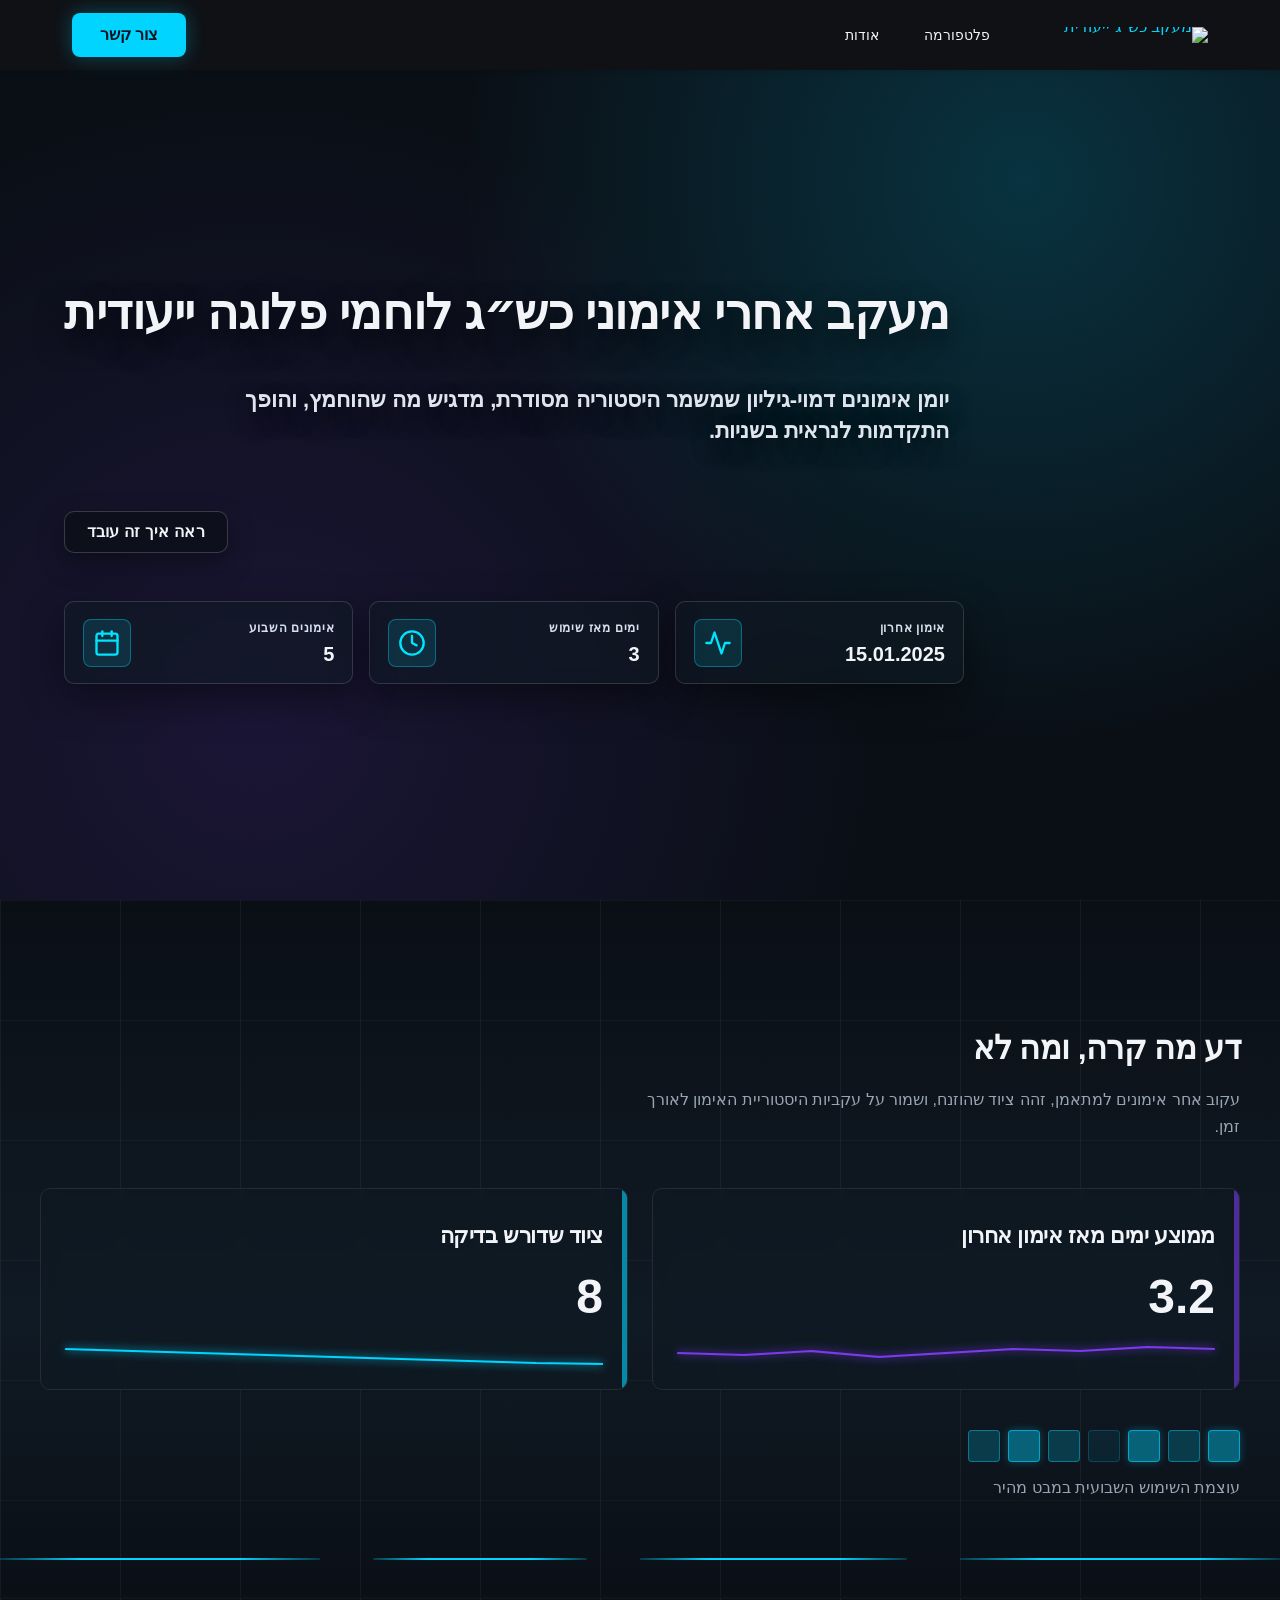
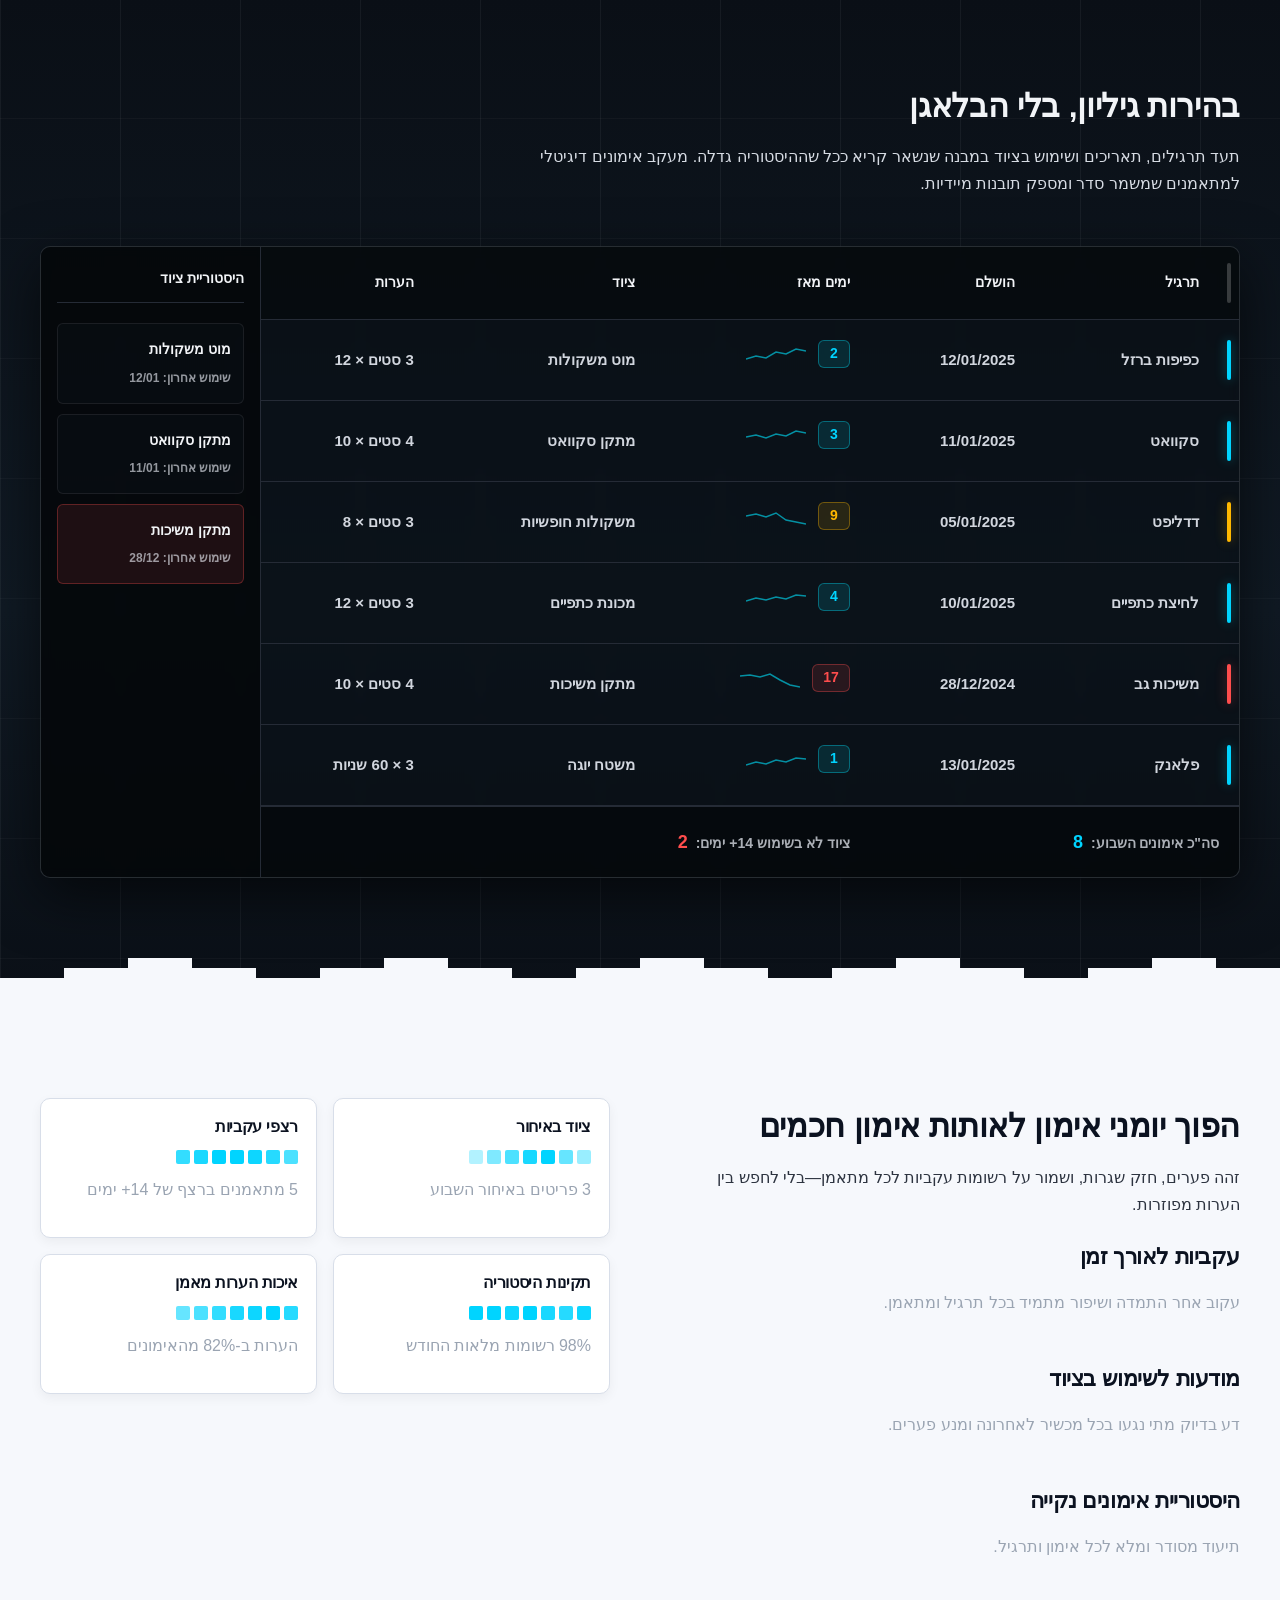
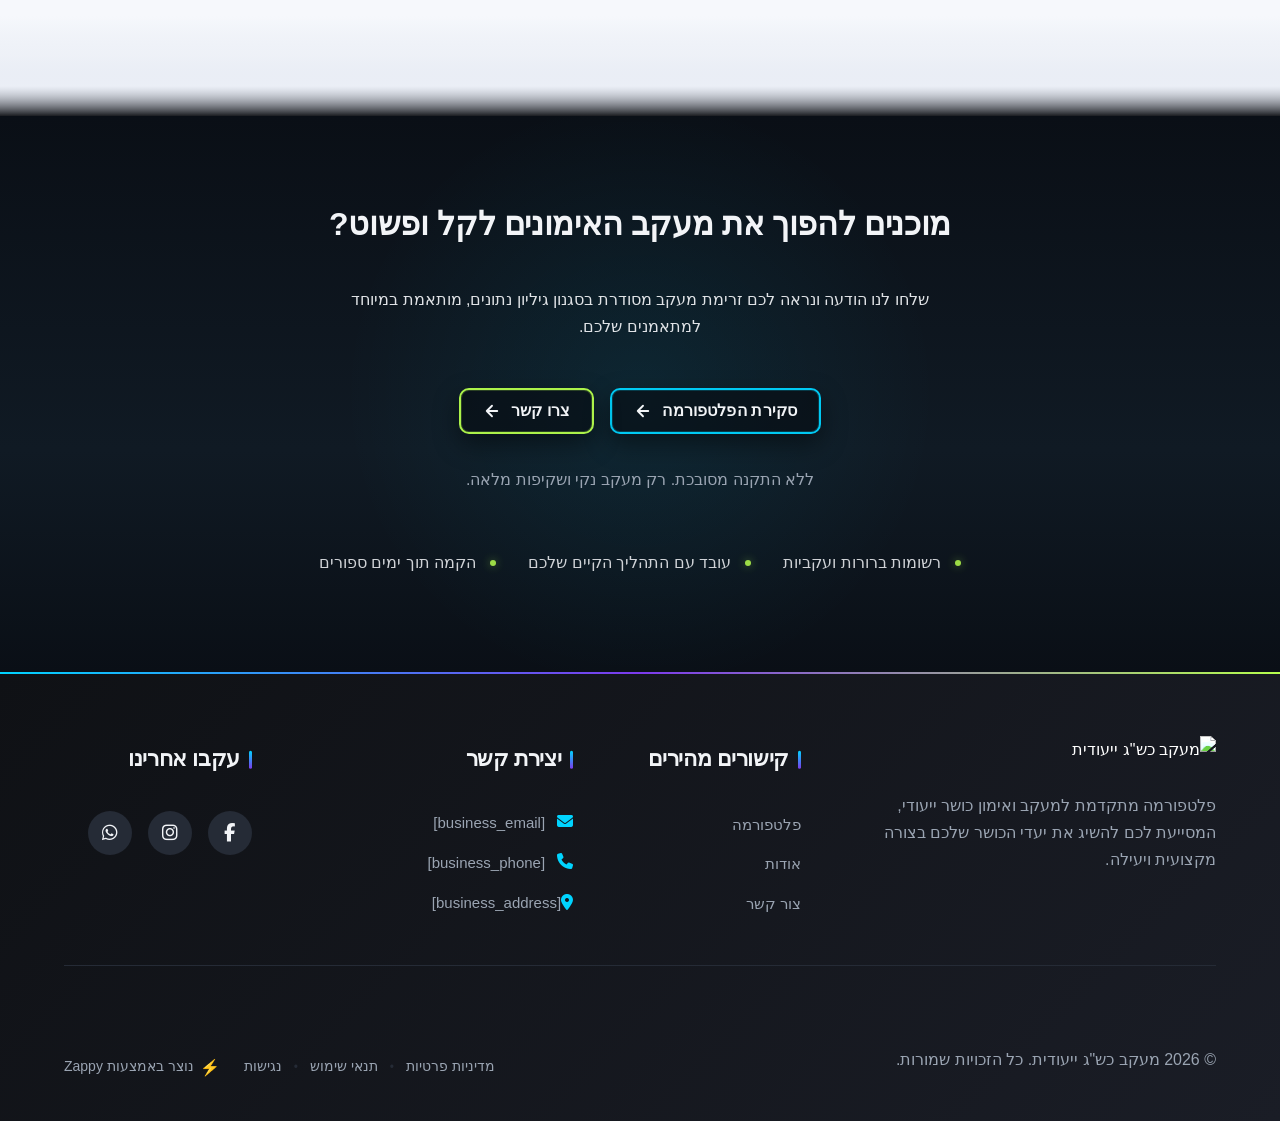
==== commit 19131125: "Background sync: Progressive GitHub Sync" ====
--- a/public/index.html
+++ b/public/index.html
@@ -1 +1 @@
-<!doctype html><html dir="rtl" lang="he"><head><meta charset="UTF-8"><meta content="width=device-width,initial-scale=1" name="viewport"><meta content="index, follow" name="robots"><title>מעקב אימונים חכם שמתאים לך בדיוק — מעקב כש&quot;ג ייעודית</title><meta content="פלטפורמת מעקב אימונים דיגיטלי המתעדת כל תרגיל ומחשבת אוטומטית ימים מאז שימוש אחרון בציוד. נהל את היסטוריית האימונים שלך בממשק פשוט וחכם." name="description"><meta content="מעקב אימונים, מעקב אימונים דיגיטלי למתאמנים, תיעוד תרגילים וחיזוק שרירים, מערכת ניהול אימונים, מעקב ציוד כושר" name="keywords"><link href="/assets/favicon.ico" rel="icon" type="image/x-icon"><link href="/assets/favicon-16x16.png" rel="icon" type="image/png" sizes="16x16"><link href="/assets/favicon-32x32.png" rel="icon" type="image/png" sizes="32x32"><link href="/assets/favicon-48x48.png" rel="icon" type="image/png" sizes="48x48"><link href="/assets/favicon-192x192.png" rel="icon" type="image/png" sizes="192x192"><link href="/assets/favicon-512x512.png" rel="icon" type="image/png" sizes="512x512"><link href="/assets/apple-touch-icon.png" rel="apple-touch-icon"><script>!function(){"use strict";var t="fdaa30c4-0385-4258-b812-ad06dd76a02b",e="https://api.zappy5.com/api/analytics/track",a=18e5,n=2592e6,o=!0,i=!0,r=!0;var s=function(){var e="zappy_visitor_"+t,a=null;try{if(a=localStorage.getItem(e)){var o=JSON.parse(a),i=Date.now();if(i-o.created<n)return o.lastSeen=i,localStorage.setItem(e,JSON.stringify(o)),o.id}}catch(t){console.warn("Zappy Analytics: LocalStorage not available")}var r="zv_"+Date.now()+"_"+Math.random().toString(36).substr(2,9);try{localStorage.setItem(e,JSON.stringify({id:r,created:Date.now(),lastSeen:Date.now()}))}catch(t){}return r}(),c=function(){var e="zappy_session_"+t,n=null;try{if(n=sessionStorage.getItem(e)){var o=JSON.parse(n),i=Date.now();if(i-o.timestamp<a)return o.timestamp=i,sessionStorage.setItem(e,JSON.stringify(o)),o.id}}catch(t){console.warn("Zappy Analytics: SessionStorage not available")}var r="zs_"+Date.now()+"_"+Math.random().toString(36).substr(2,9);try{sessionStorage.setItem(e,JSON.stringify({id:r,timestamp:Date.now()}))}catch(t){}return r}();function l(a,n){n=n||{};var o={website_id:t,event_type:a,page_path:window.location.pathname,referrer:document.referrer||"direct",visitor_id:s,session_id:c,metadata:n};if(navigator.sendBeacon){var i=new Blob([JSON.stringify(o)],{type:"application/json"});navigator.sendBeacon(e,i)}else fetch(e,{method:"POST",headers:{"Content-Type":"application/json"},body:JSON.stringify(o),keepalive:!0}).catch(function(t){console.warn("Zappy Analytics: Failed to track event",t)})}o&&l("pageview",{title:document.title,url:window.location.href}),i&&document.addEventListener("click",function(t){var e=t.target;if("BUTTON"===e.tagName||e.closest("button")){var a="BUTTON"===e.tagName?e:e.closest("button");l("click",{element:"button",text:a.textContent.trim().substring(0,100),id:a.id||null,class:a.className||null})}else if("A"===e.tagName||e.closest("a")){var n="A"===e.tagName?e:e.closest("a");l("navigation",{element:"link",text:n.textContent.trim().substring(0,100),href:n.href,external:n.hostname!==window.location.hostname})}},!0),r&&document.addEventListener("submit",function(t){var e=t.target;l("form_submit",{form_id:e.id||null,form_name:e.name||null,form_action:e.action||null,form_method:e.method||"GET"})},!0);var d=Date.now();window.addEventListener("beforeunload",function(){l("page_unload",{time_on_page:Math.floor((Date.now()-d)/1e3),page_path:window.location.pathname})}),window.zappyAnalytics={track:l,getVisitorId:function(){return s},getSessionId:function(){return c}}}()</script><meta content="מעקב אימונים חכם שמתאים לך בדיוק — מעקב כש&quot;ג ייעודית" property="og:title"><meta content="פלטפורמת מעקב אימונים דיגיטלי המתעדת כל תרגיל ומחשבת אוטומטית ימים מאז שימוש אחרון בציוד. נהל את היסטוריית האימונים שלך בממשק פשוט וחכם." property="og:description"><meta content="website" property="og:type"><meta content="he_IL" property="og:locale"><meta content="summary_large_image" name="twitter:card"><meta content="מעקב אימונים חכם שמתאים לך בדיוק — מעקב כש&quot;ג ייעודית" name="twitter:title"><meta content="פלטפורמת מעקב אימונים דיגיטלי המתעדת כל תרגיל ומחשבת אוטומטית ימים מאז שימוש אחרון בציוד. נהל את היסטוריית האימונים שלך בממשק פשוט וחכם." name="twitter:description"><link href="https://cdnjs.cloudflare.com/ajax/libs/font-awesome/6.4.0/css/all.min.css" rel="stylesheet"><link href="/assets/favicon.ico" rel="icon" type="image/x-icon"><link href="/assets/favicon-16x16.png" rel="icon" type="image/png" sizes="16x16"><link href="/assets/favicon-32x32.png" rel="icon" type="image/png" sizes="32x32"><link href="/assets/favicon-48x48.png" rel="icon" type="image/png" sizes="48x48"><link href="/assets/favicon-192x192.png" rel="icon" type="image/png" sizes="192x192"><link href="/assets/favicon-512x512.png" rel="icon" type="image/png" sizes="512x512"><link href="/assets/apple-touch-icon.png" rel="apple-touch-icon"><link href="https://cdn.jsdelivr.net/npm/vanilla-cookieconsent@3/dist/cookieconsent.css" rel="stylesheet"><script src="https://cdn.jsdelivr.net/npm/vanilla-cookieconsent@3/dist/cookieconsent.umd.js"></script><script src="https://cdn.jsdelivr.net/gh/mickidum/acc_toolbar/acctoolbar/acctoolbar.min.js"></script><style data-zappy-section-v2-css="true">.index-hero-section{position:relative;width:100%;min-height:100vh;display:flex;align-items:center;justify-content:center;overflow:visible;isolation:isolate;background-color:#0a0f16}.index-hero-section__bg-wrapper{position:absolute;inset:0;width:100%;height:100%;z-index:0;overflow:hidden}.index-hero-section__bg-image{position:absolute;inset:0;width:100%;height:100%;object-fit:cover;object-position:center}.index-hero-section__scrim{position:absolute;inset:0;width:100%;height:100%;z-index:1;pointer-events:none;background-color:#0a0f16;background-image:radial-gradient(circle at 80% 20%,rgba(0,212,255,.18) 0,transparent 45%),radial-gradient(circle at 20% 80%,rgba(124,58,237,.15) 0,transparent 50%),linear-gradient(180deg,rgba(10,15,22,.45) 0,rgba(10,15,22,.75) 50%,rgba(10,15,22,.92) 100%)}.index-hero-section__content-wrapper{position:relative;z-index:10;width:100%;max-width:1200px;margin:0 auto;padding:140px 24px 80px}.index-hero-section__content{display:flex;flex-direction:column;align-items:flex-end;gap:48px;text-align:right;direction:rtl}.index-hero-section__text-group{display:flex;flex-direction:column;gap:20px;max-width:900px}.index-hero-section__headline{font-size:56px;font-weight:900;letter-spacing:-.01em;line-height:1.05;color:var(--text-light);text-shadow:0 12px 30px rgba(0,0,0,.7);margin:0}.index-hero-section__subtitle{font-size:20px;font-weight:700;letter-spacing:0;line-height:1.35;color:rgba(243,247,255,.92);text-shadow:0 10px 22px rgba(0,0,0,.65);margin:0;max-width:720px}.index-hero-section__cta-group{display:flex;flex-direction:row-reverse;align-items:center;gap:16px;flex-wrap:wrap}.index-hero-section__btn{display:inline-flex;align-items:center;justify-content:center;gap:10px;padding:12px 22px;border-radius:10px;font-weight:800;letter-spacing:.01em;line-height:1;font-size:16px;text-decoration:none;transition:transform 220ms ease,box-shadow 220ms ease,background-color 220ms ease,border-color 220ms ease;cursor:pointer;white-space:nowrap}.index-hero-section__btn--primary{background:rgba(6,10,16,.55);color:var(--text-light);border:2px solid rgba(0,229,255,.95);box-shadow:0 0 0 1px rgba(0,229,255,.2) inset,0 10px 26px rgba(0,0,0,.45)}.index-hero-section__btn--primary:hover{transform:translateY(-2px);box-shadow:0 0 0 1px rgba(0,229,255,.3) inset,0 14px 32px rgba(0,0,0,.55),0 0 28px rgba(0,229,255,.22);background:rgba(6,10,16,.7);border-color:#00e5ff}.index-hero-section__btn--secondary{background:rgba(10,15,22,.7);color:var(--text-light);border:1px solid rgba(255,255,255,.18);box-shadow:0 10px 26px rgba(0,0,0,.35)}.index-hero-section__btn--secondary:hover{transform:translateY(-2px);box-shadow:0 14px 32px rgba(0,0,0,.45);background:rgba(10,15,22,.85);border-color:rgba(255,255,255,.28)}.index-hero-section__metrics-grid{display:grid;grid-template-columns:repeat(3,1fr);gap:16px;width:100%;max-width:900px}.index-hero-section__metric-card{display:flex;flex-direction:row-reverse;align-items:center;gap:14px;padding:16px 18px;background:rgba(16,26,36,.55);backdrop-filter:blur(8px);border:1px solid rgba(255,255,255,.14);border-radius:10px;box-shadow:0 14px 40px rgba(0,0,0,.45);transition:transform 220ms ease,box-shadow 220ms ease,background-color 220ms ease}.index-hero-section__metric-card:hover{transform:translateY(-4px);box-shadow:0 18px 50px rgba(0,0,0,.55);background:rgba(16,26,36,.65)}.index-hero-section__metric-icon{display:flex;align-items:center;justify-content:center;width:48px;height:48px;border-radius:8px;background:rgba(0,229,255,.12);border:1px solid rgba(0,229,255,.35);color:#00e5ff;flex-shrink:0}.index-hero-section__metric-icon svg{display:block}.index-hero-section__metric-content{display:flex;flex-direction:column;gap:4px;text-align:right;flex:1;min-width:0}.index-hero-section__metric-label{font-size:12px;font-weight:900;letter-spacing:.06em;text-transform:uppercase;color:rgba(234,241,255,.92);margin:0}.index-hero-section__metric-value{font-size:20px;font-weight:800;line-height:1.25;color:var(--text-light);margin:0;font-variant-numeric:tabular-nums;font-feature-settings:'tnum' 1}@media (max-width:768px){.index-hero-section{min-height:100vh}.index-hero-section__content-wrapper{padding:120px 16px 60px}.index-hero-section__content{gap:36px}.index-hero-section__text-group{gap:16px}.index-hero-section__headline{font-size:36px;line-height:1.1}.index-hero-section__subtitle{font-size:17px;line-height:1.45}.index-hero-section__cta-group{width:100%;gap:12px}.index-hero-section__btn{flex:1;min-width:140px;padding:14px 18px;font-size:15px}.index-hero-section__metrics-grid{grid-template-columns:1fr!important;gap:12px}.index-hero-section__metric-card{padding:14px 16px}.index-hero-section__metric-icon{width:42px;height:42px}.index-hero-section__metric-icon svg{width:24px;height:24px}.index-hero-section__metric-label{font-size:11px}.index-hero-section__metric-value{font-size:18px}}</style><link href="/styles.css" rel="stylesheet"><style id="zappy-dropdown-submenu-styles">#navMenu li:has(.sub-menu),.nav-menu li:has(.sub-menu),.navbar li:has(.sub-menu),nav li:has(.sub-menu){position:relative}#navMenu .sub-menu,.nav-menu .sub-menu,.navbar .sub-menu,nav .sub-menu{display:block!important;position:absolute!important;top:100%;left:0;min-width:220px;background:#fff;border-radius:8px;box-shadow:0 8px 25px rgba(0,0,0,.15);padding:8px 0;opacity:0;visibility:hidden;transform:translateY(10px);transition:all .3s ease;z-index:1000;list-style:none;pointer-events:none}#navMenu li:hover>.sub-menu,.nav-menu li:hover>.sub-menu,.navbar li:hover>.sub-menu,nav li:hover>.sub-menu{opacity:1!important;visibility:visible!important;transform:translateY(0)!important;pointer-events:auto!important}.sub-menu li{list-style:none;margin:0;padding:0}.sub-menu a{display:block!important;padding:10px 16px!important;color:#333!important;font-weight:500;text-decoration:none;white-space:nowrap;transition:background-color .2s}.sub-menu a:hover{background-color:#f5f5f5}[dir=rtl] .nav-menu .sub-menu,[dir=rtl] .navbar .sub-menu,[dir=rtl] nav .sub-menu,html[lang=ar] .nav-menu .sub-menu,html[lang=ar] .navbar .sub-menu,html[lang=ar] nav .sub-menu,html[lang=he] .nav-menu .sub-menu,html[lang=he] .navbar .sub-menu,html[lang=he] nav .sub-menu{left:auto!important;right:0!important}.sub-menu:empty,.sub-menu:not(:has(li)),.sub-menu:not(:has(li:not(.zappy-hidden-menu-item))){display:none!important;opacity:0!important;visibility:hidden!important;pointer-events:none!important}li:has(.menu-group-title):hover>.sub-menu{opacity:1!important;visibility:visible!important;transform:translateY(0)!important;pointer-events:auto!important}#navMenu>li>.menu-group-title,.nav-menu>li>.menu-group-title{display:inline-block;padding:.5rem 1rem;cursor:default;user-select:none}@media (max-width:768px){#navMenu .sub-menu,.nav-menu .sub-menu,.navbar .sub-menu,nav .sub-menu{position:static!important;transform:none!important;box-shadow:none!important;background:0 0!important;max-height:0;overflow:hidden;opacity:0;visibility:hidden;transition:max-height .3s ease,opacity .3s ease;padding:0!important;border-radius:0!important}.sub-menu.mobile-expanded{max-height:500px!important;opacity:1!important;visibility:visible!important;padding:8px 0 8px 16px!important}[dir=rtl] .sub-menu.mobile-expanded,html[lang=he] .sub-menu.mobile-expanded{padding:8px 16px 8px 0!important}#navMenu li:hover>.sub-menu,.nav-menu li:hover>.sub-menu,.navbar li:hover>.sub-menu,nav li:hover>.sub-menu{opacity:0;visibility:hidden;pointer-events:none}#navMenu li>.sub-menu.mobile-expanded,.nav-menu li>.sub-menu.mobile-expanded,.navbar li>.sub-menu.mobile-expanded,nav li>.sub-menu.mobile-expanded{opacity:1!important;visibility:visible!important;pointer-events:auto!important}#navMenu li:has(.sub-menu),.nav-menu li:has(.sub-menu),.navbar li:has(.sub-menu),nav li:has(.sub-menu){display:flex!important;flex-wrap:wrap!important;align-items:center!important;position:relative!important;min-height:44px!important}#navMenu li:has(.sub-menu)>a,.nav-menu li:has(.sub-menu)>a,.navbar li:has(.sub-menu)>a,nav li:has(.sub-menu)>a{flex:1!important;min-width:0!important}#navMenu li:has(.sub-menu)>.menu-group-title,.nav-menu li:has(.sub-menu)>.menu-group-title,.navbar li:has(.sub-menu)>.menu-group-title,nav li:has(.sub-menu)>.menu-group-title{flex:1!important;min-width:0!important;padding:0!important;line-height:inherit!important}#navMenu li:has(.sub-menu)>.sub-menu,.nav-menu li:has(.sub-menu)>.sub-menu,.navbar li:has(.sub-menu)>.sub-menu,nav li:has(.sub-menu)>.sub-menu{flex-basis:100%!important;width:100%!important}#navMenu li:has(.sub-menu)>a [class*=arrow],#navMenu li:has(.sub-menu)>a [class*=chevron],.nav-menu li:has(.sub-menu)>a .fa-angle-down,.nav-menu li:has(.sub-menu)>a .fa-chevron-down,.nav-menu li:has(.sub-menu)>a [class*=arrow],.nav-menu li:has(.sub-menu)>a [class*=chevron],nav li:has(.sub-menu)>a [class*=arrow],nav li:has(.sub-menu)>a [class*=chevron]{display:none!important;visibility:hidden!important}.mobile-submenu-toggle{display:flex!important;align-items:center!important;justify-content:center!important;width:44px!important;height:auto!important;background:0 0!important;border:none!important;cursor:pointer!important;color:var(--text-dark)!important;position:static!important;flex-shrink:0!important;align-self:stretch!important;z-index:2!important;padding:0!important;margin:0!important}.mobile-submenu-toggle::after{content:''!important;width:0!important;height:0!important;border-left:6px solid transparent!important;border-right:6px solid transparent!important;border-top:7px solid currentColor!important;transition:transform .3s ease!important}.mobile-submenu-toggle.expanded::after{transform:rotate(180deg)!important}.sub-menu a{padding:10px 0!important;display:block!important;color:var(--text-dark)!important}.navbar .sub-menu li a,.zappy-products-dropdown .sub-menu a,nav.navbar .sub-menu li a{color:var(--text-dark)!important}}@media (min-width:769px){.mobile-submenu-toggle{display:none!important}}</style><style id="zappy-widget-visibility">#mic-access-tool-box,#mic-access-tool-general-button,#mic-init-access-tool #mic-access-tool-box,#mic-init-access-tool #mic-access-tool-general-button,#mic-init-access-tool .mic-access-tool-general-button,._access-icon,._access-menu,.mic-access-tool-box,.mic-access-tool-general-button,div[id*=mic-access-tool-box]{display:none!important;visibility:hidden!important;opacity:0!important;pointer-events:none!important}</style></head><body><nav class="navbar" dir="rtl"><button aria-label="Menu" class="mobile-toggle" id="mobileToggle"><svg viewBox="0 0 24 24" class="hamburger-icon" fill="none" height="24" width="24"><path d="M3 12h18M3 6h18M3 18h18" stroke="currentColor" stroke-width="2" stroke-linecap="round"></path></svg><svg viewBox="0 0 24 24" class="close-icon" fill="none" height="24" width="24" style="display:none"><path d="M18 6L6 18M6 6l12 12" stroke="currentColor" stroke-width="2" stroke-linecap="round"></path></svg></button><button aria-label="Call" class="phone-header-btn"><svg viewBox="0 0 24 24" fill="currentColor" height="20" width="20"><path d="M22 16.92v3a2 2 0 0 1-2.18 2 19.79 19.79 0 0 1-8.63-3.07 19.5 19.5 0 0 1-6-6 19.79 19.79 0 0 1-3.07-8.67A2 2 0 0 1 4.11 2h3a2 2 0 0 1 2 1.72 12.84 12.84 0 0 0 .7 2.81 2 2 0 0 1-.45 2.11L8.09 9.91a16 16 0 0 0 6 6l1.27-1.27a2 2 0 0 1 2.11-.45 12.84 12.84 0 0 0 2.81.7A2 2 0 0 1 22 16.92z"></path></svg></button><div class="nav-container"><div class="nav-brand"><a href="/" class="logo-link"><img alt="מעקב כש&quot;ג ייעודית" class="logo" src="/assets/business-logo.webp"></a></div><ul class="nav-menu" id="navMenu"><li><a href="/platform">פלטפורמה</a></li><li><a href="/about">אודות</a></li></ul><div class="nav-cta-container"><a href="/contact" class="nav-cta-btn">צור קשר</a></div></div></nav><main><section class="index-hero-section" data-layout-spec="בית-hero" data-hero-type="fullscreen-scrim" data-zappy-section="true"><div class="index-hero-section__bg-wrapper"><img alt="מרכז מעקב אימונים מתקדם עם תאורת ניאון כחולה" class="index-hero-section__bg-image" src="/assets/site-index-hero-bg.webp" data-context="A cinematic, dark-toned fitness tracking dashboard scene: a sleek modern gym environment at night with dramatic blue-cyan neon accent lighting, showing a minimalist workout space with high-tech equipment (smart dumbbells, digital tracking screens), dark surfaces with subtle grid patterns, and ambient glow from digital displays. The scene should feel like a premium control center for fitness tracking, with a sophisticated tech aesthetic. Shot from a wide angle to show depth and space, with strong contrast between dark shadows and cyan/blue highlights. Ultra-modern, professional, and slightly futuristic mood." data-hero-bg="true" data-placeholder="index-hero-bg" data-zappy-editable-image="true" style="width:100%;height:100%;object-fit:cover;object-position:center"></div><div class="index-hero-section__scrim"></div><div class="index-hero-section__content-wrapper"><div class="index-hero-section__content"><div class="index-hero-section__text-group"><h1 class="index-hero-section__headline">דרך חכמה יותר לעקוב אחרי אימונים ושימוש בציוד</h1><h3 class="index-hero-section__subtitle">יומן אימונים דמוי-גיליון שמשמר היסטוריה מסודרת, מדגיש מה שהוחמץ, והופך התקדמות לנראית בשניות.</h3></div><div class="index-hero-section__cta-group"><a href="/platform" class="index-hero-section__btn index-hero-section__btn--secondary"><span>ראה איך זה עובד</span></a></div><div class="index-hero-section__metrics-grid"><div class="index-hero-section__metric-card"><div class="index-hero-section__metric-icon"><svg viewBox="0 0 24 24" fill="none" height="28" width="28" stroke="currentColor" stroke-linecap="round" stroke-linejoin="round" stroke-width="2" data-element-type="icon" data-icon-type="svg"><path d="M22 12h-4l-3 9L9 3l-3 9H2"></path></svg></div><div class="index-hero-section__metric-content"><div class="index-hero-section__metric-label">אימון אחרון</div><div class="index-hero-section__metric-value">15.01.2025</div></div></div><div class="index-hero-section__metric-card"><div class="index-hero-section__metric-icon"><svg viewBox="0 0 24 24" fill="none" height="28" width="28" stroke="currentColor" stroke-linecap="round" stroke-linejoin="round" stroke-width="2" data-element-type="icon" data-icon-type="svg"><circle cx="12" cy="12" r="10"></circle><polyline points="12 6 12 12 16 14"></polyline></svg></div><div class="index-hero-section__metric-content"><div class="index-hero-section__metric-label">ימים מאז שימוש</div><div class="index-hero-section__metric-value">3</div></div></div><div class="index-hero-section__metric-card"><div class="index-hero-section__metric-icon"><svg viewBox="0 0 24 24" fill="none" height="28" width="28" stroke="currentColor" stroke-linecap="round" stroke-linejoin="round" stroke-width="2" data-element-type="icon" data-icon-type="svg"><rect height="18" width="18" x="3" y="4" rx="2" ry="2"></rect><line x1="16" x2="16" y1="2" y2="6"></line><line x1="8" x2="8" y1="2" y2="6"></line><line x1="3" x2="21" y1="10" y2="10"></line></svg></div><div class="index-hero-section__metric-content"><div class="index-hero-section__metric-label">אימונים השבוע</div><div class="index-hero-section__metric-value">5</div></div></div></div></div></div></section><section class="index-stats-section" data-layout-spec="בית-stats"><div class="index-stats-container"><div class="index-stats-intro"><h2>דע מה קרה, ומה לא</h2><p>עקוב אחר אימונים למתאמן, זהה ציוד שהוזנח, ושמור על עקביות היסטוריית האימון לאורך זמן.</p></div><div class="index-stats-kpi-grid zappy-vertical-grid" data-zappy-explicit-columns="true" style="grid-template-columns:repeat(2,minmax(0,1fr))"><div class="index-stats-kpi-tile" data-status="secondary"><div class="index-stats-status-bar"></div><div class="index-stats-kpi-content"><h3 class="zappy-editable">ממוצע ימים מאז אימון אחרון</h3><div class="zappy-editable index-stats-kpi-value">3.2</div><svg viewBox="0 0 120 24" aria-hidden="true" data-no-icon-edit="true" preserveAspectRatio="none" class="index-stats-sparkline"><path d="M0,12 L15,14 L30,10 L45,16 L60,12 L75,8 L90,10 L105,6 L120,8" stroke="currentColor" stroke-width="2" fill="none"></path></svg></div></div><div class="index-stats-kpi-tile" data-status="primary"><div class="index-stats-status-bar"></div><div class="index-stats-kpi-content"><h3 class="zappy-editable">ציוד שדורש בדיקה</h3><div class="zappy-editable index-stats-kpi-value">8</div><svg viewBox="0 0 120 24" aria-hidden="true" data-no-icon-edit="true" preserveAspectRatio="none" class="index-stats-sparkline"><path d="M0,8 L15,10 L30,12 L45,14 L60,16 L75,18 L90,20 L105,22 L120,23" stroke="currentColor" stroke-width="2" fill="none"></path></svg></div></div></div><div class="index-stats-heat-strip-wrapper"><div class="index-stats-heat-strip"><div class="index-stats-heat-cell" data-intensity="high"></div><div class="index-stats-heat-cell" data-intensity="medium"></div><div class="index-stats-heat-cell" data-intensity="high"></div><div class="index-stats-heat-cell" data-intensity="low"></div><div class="index-stats-heat-cell" data-intensity="medium"></div><div class="index-stats-heat-cell" data-intensity="high"></div><div class="index-stats-heat-cell" data-intensity="medium"></div></div><p class="index-stats-heat-caption">עוצמת השימוש השבועית במבט מהיר</p></div></div><div class="index-stats-divider-wrapper"><svg viewBox="0 0 1200 40" aria-hidden="true" data-no-icon-edit="true" preserveAspectRatio="none" xmlns="http://www.w3.org/2000/svg"><defs><linearGradient id="index-stats-neon-gradient" x1="0%" x2="100%" y1="0%" y2="0%"><stop offset="0%" style="stop-color:#00D4FF;stop-opacity:0.2"></stop><stop offset="25%" style="stop-color:#00D4FF;stop-opacity:1"></stop><stop offset="30%" style="stop-color:#00D4FF"></stop><stop offset="45%" style="stop-color:#00D4FF"></stop><stop offset="50%" style="stop-color:#00D4FF;stop-opacity:1"></stop><stop offset="55%" style="stop-color:#00D4FF"></stop><stop offset="70%" style="stop-color:#00D4FF"></stop><stop offset="75%" style="stop-color:#00D4FF;stop-opacity:1"></stop><stop offset="100%" style="stop-color:#00D4FF;stop-opacity:0.2"></stop></linearGradient></defs><rect height="2" width="300" x="0" y="0" fill="url(#index-stats-neon-gradient)"></rect><rect height="2" width="200" x="350" y="0" fill="url(#index-stats-neon-gradient)"></rect><rect height="2" width="250" x="600" y="0" fill="url(#index-stats-neon-gradient)"></rect><rect height="2" width="300" x="900" y="0" fill="url(#index-stats-neon-gradient)"></rect><rect height="2" width="1200" x="0" y="38" fill="var(--bg-dark)"></rect></svg></div></section><section class="index-capabilities-section" data-layout-spec="בית-capabilities"><div class="index-capabilities-container"><div class="index-capabilities-intro"><h2>בהירות גיליון, בלי הבלאגן</h2><p>תעד תרגילים, תאריכים ושימוש בציוד במבנה שנשאר קריא ככל שההיסטוריה גדלה. מעקב אימונים דיגיטלי למתאמנים שמשמר סדר ומספק תובנות מיידיות.</p></div><div class="index-capabilities-spreadsheet-panel"><div class="index-capabilities-table-container"><table class="index-capabilities-table"><thead><tr><th><span class="index-capabilities-status-bar"></span></th><th>תרגיל</th><th>הושלם</th><th>ימים מאז</th><th>ציוד</th><th>הערות</th></tr></thead><tbody><tr><td><span class="index-capabilities-status-bar index-capabilities-status-active"></span></td><td class="index-capabilities-exercise-name">כפיפות ברזל</td><td class="index-capabilities-date">12/01/2025</td><td class="index-capabilities-days"><span class="index-capabilities-day-count">2</span><svg viewBox="0 0 60 20" aria-hidden="true" data-no-icon-edit="true" preserveAspectRatio="none" class="index-capabilities-sparkline"><polyline points="0,15 10,12 20,14 30,8 40,10 50,5 60,7" fill="none" stroke="currentColor" stroke-width="1.5"></polyline></svg></td><td class="index-capabilities-equipment">מוט משקולות</td><td class="index-capabilities-notes">3 סטים × 12</td></tr><tr><td><span class="index-capabilities-status-bar index-capabilities-status-active"></span></td><td class="index-capabilities-exercise-name">סקוואט</td><td class="index-capabilities-date">11/01/2025</td><td class="index-capabilities-days"><span class="index-capabilities-day-count">3</span><svg viewBox="0 0 60 20" aria-hidden="true" data-no-icon-edit="true" preserveAspectRatio="none" class="index-capabilities-sparkline"><polyline points="0,12 10,10 20,13 30,9 40,11 50,6 60,8" fill="none" stroke="currentColor" stroke-width="1.5"></polyline></svg></td><td class="index-capabilities-equipment">מתקן סקוואט</td><td class="index-capabilities-notes">4 סטים × 10</td></tr><tr><td><span class="index-capabilities-status-bar index-capabilities-status-warning"></span></td><td class="index-capabilities-exercise-name">דדליפט</td><td class="index-capabilities-date">05/01/2025</td><td class="index-capabilities-days"><span class="index-capabilities-day-count index-capabilities-warning-count">9</span><svg viewBox="0 0 60 20" aria-hidden="true" data-no-icon-edit="true" preserveAspectRatio="none" class="index-capabilities-sparkline"><polyline points="0,10 10,8 20,11 30,7 40,14 50,16 60,18" fill="none" stroke="currentColor" stroke-width="1.5"></polyline></svg></td><td class="index-capabilities-equipment">משקולות חופשיות</td><td class="index-capabilities-notes">3 סטים × 8</td></tr><tr><td><span class="index-capabilities-status-bar index-capabilities-status-active"></span></td><td class="index-capabilities-exercise-name">לחיצת כתפיים</td><td class="index-capabilities-date">10/01/2025</td><td class="index-capabilities-days"><span class="index-capabilities-day-count">4</span><svg viewBox="0 0 60 20" aria-hidden="true" data-no-icon-edit="true" preserveAspectRatio="none" class="index-capabilities-sparkline"><polyline points="0,14 10,11 20,13 30,10 40,12 50,8 60,9" fill="none" stroke="currentColor" stroke-width="1.5"></polyline></svg></td><td class="index-capabilities-equipment">מכונת כתפיים</td><td class="index-capabilities-notes">3 סטים × 12</td></tr><tr><td><span class="index-capabilities-status-bar index-capabilities-status-danger"></span></td><td class="index-capabilities-exercise-name">משיכות גב</td><td class="index-capabilities-date">28/12/2024</td><td class="index-capabilities-days"><span class="index-capabilities-day-count index-capabilities-danger-count">17</span><svg viewBox="0 0 60 20" aria-hidden="true" data-no-icon-edit="true" preserveAspectRatio="none" class="index-capabilities-sparkline"><polyline points="0,8 10,7 20,9 30,6 40,12 50,17 60,19" fill="none" stroke="currentColor" stroke-width="1.5"></polyline></svg></td><td class="index-capabilities-equipment">מתקן משיכות</td><td class="index-capabilities-notes">4 סטים × 10</td></tr><tr><td><span class="index-capabilities-status-bar index-capabilities-status-active"></span></td><td class="index-capabilities-exercise-name">פלאנק</td><td class="index-capabilities-date">13/01/2025</td><td class="index-capabilities-days"><span class="index-capabilities-day-count">1</span><svg viewBox="0 0 60 20" aria-hidden="true" data-no-icon-edit="true" preserveAspectRatio="none" class="index-capabilities-sparkline"><polyline points="0,16 10,13 20,15 30,11 40,13 50,9 60,10" fill="none" stroke="currentColor" stroke-width="1.5"></polyline></svg></td><td class="index-capabilities-equipment">משטח יוגה</td><td class="index-capabilities-notes">3 × 60 שניות</td></tr></tbody><tfoot><tr class="index-capabilities-summary-row"><td colspan="3"><span class="index-capabilities-summary-label">סה"כ אימונים השבוע:</span><span class="index-capabilities-summary-value">8</span></td><td colspan="3"><span class="index-capabilities-summary-label">ציוד לא בשימוש 14+ ימים:</span><span class="index-capabilities-summary-value index-capabilities-alert-value">2</span></td></tr></tfoot></table></div><div class="index-capabilities-equipment-drawer"><div class="index-capabilities-drawer-header">היסטוריית ציוד</div><div class="index-capabilities-drawer-item"><div class="index-capabilities-drawer-equipment">מוט משקולות</div><div class="index-capabilities-drawer-date">שימוש אחרון: 12/01</div></div><div class="index-capabilities-drawer-item"><div class="index-capabilities-drawer-equipment">מתקן סקוואט</div><div class="index-capabilities-drawer-date">שימוש אחרון: 11/01</div></div><div class="index-capabilities-drawer-item index-capabilities-drawer-item-alert"><div class="index-capabilities-drawer-equipment">מתקן משיכות</div><div class="index-capabilities-drawer-date">שימוש אחרון: 28/12</div></div></div></div></div><div class="index-capabilities-divider-wrapper"><svg viewBox="0 0 1200 80" aria-hidden="true" data-no-icon-edit="true" preserveAspectRatio="none" xmlns="http://www.w3.org/2000/svg"><path d="M0,80 L0,40 L60,40 L60,30 L120,30 L120,20 L180,20 L180,30 L240,30 L240,40 L300,40 L300,30 L360,30 L360,20 L420,20 L420,30 L480,30 L480,40 L540,40 L540,30 L600,30 L600,20 L660,20 L660,30 L720,30 L720,40 L780,40 L780,30 L840,30 L840,20 L900,20 L900,30 L960,30 L960,40 L1020,40 L1020,30 L1080,30 L1080,20 L1140,20 L1140,30 L1200,30 L1200,80 Z" fill="var(--bg-light)"></path></svg></div></section><section class="index-showcase-section" data-layout-spec="בית-showcase"><div class="index-showcase-container"><div class="index-showcase-content"><h2 class="index-showcase-title">הפוך יומני אימון לאותות אימון חכמים</h2><p class="index-showcase-description">זהה פערים, חזק שגרות, ושמור על רשומות עקביות לכל מתאמן—בלי לחפש בין הערות מפוזרות.</p><div class="index-showcase-bullets"><div class="index-showcase-bullet-item"><h3 class="index-showcase-bullet-title">עקביות לאורך זמן</h3><p class="index-showcase-bullet-text">עקוב אחר התמדה ושיפור מתמיד בכל תרגיל ומתאמן.</p></div><div class="index-showcase-bullet-item"><h3 class="index-showcase-bullet-title">מודעות לשימוש בציוד</h3><p class="index-showcase-bullet-text">דע בדיוק מתי נגעו בכל מכשיר לאחרונה ומנע פערים.</p></div><div class="index-showcase-bullet-item"><h3 class="index-showcase-bullet-title">היסטוריית אימונים נקייה</h3><p class="index-showcase-bullet-text">תיעוד מסודר ומלא לכל אימון ותרגיל.</p></div></div></div><div class="index-showcase-reports"><div class="index-showcase-report-card"><div class="index-showcase-report-header"><h4 class="index-showcase-report-title">ציוד באיחור</h4><div class="index-showcase-heatmap"><span class="index-showcase-heat-square" style="opacity:.3"></span><span class="index-showcase-heat-square" style="opacity:.5"></span><span class="index-showcase-heat-square" style="opacity:.7"></span><span class="index-showcase-heat-square" style="opacity:.9"></span><span class="index-showcase-heat-square" style="opacity:1"></span><span class="index-showcase-heat-square" style="opacity:.6"></span><span class="index-showcase-heat-square" style="opacity:.4"></span></div></div><p class="index-showcase-report-insight">3 פריטים באיחור השבוע</p></div><div class="index-showcase-report-card"><div class="index-showcase-report-header"><h4 class="index-showcase-report-title">רצפי עקביות</h4><div class="index-showcase-heatmap"><span class="index-showcase-heat-square" style="opacity:.8"></span><span class="index-showcase-heat-square" style="opacity:.9"></span><span class="index-showcase-heat-square" style="opacity:1"></span><span class="index-showcase-heat-square" style="opacity:1"></span><span class="index-showcase-heat-square" style="opacity:.95"></span><span class="index-showcase-heat-square" style="opacity:.85"></span><span class="index-showcase-heat-square" style="opacity:.7"></span></div></div><p class="index-showcase-report-insight">5 מתאמנים ברצף של 14+ ימים</p></div><div class="index-showcase-report-card"><div class="index-showcase-report-header"><h4 class="index-showcase-report-title">תקינות היסטוריה</h4><div class="index-showcase-heatmap"><span class="index-showcase-heat-square" style="opacity:1"></span><span class="index-showcase-heat-square" style="opacity:1"></span><span class="index-showcase-heat-square" style="opacity:.95"></span><span class="index-showcase-heat-square" style="opacity:1"></span><span class="index-showcase-heat-square" style="opacity:.9"></span><span class="index-showcase-heat-square" style="opacity:.85"></span><span class="index-showcase-heat-square" style="opacity:.95"></span></div></div><p class="index-showcase-report-insight">98% רשומות מלאות החודש</p></div><div class="index-showcase-report-card"><div class="index-showcase-report-header"><h4 class="index-showcase-report-title">איכות הערות מאמן</h4><div class="index-showcase-heatmap"><span class="index-showcase-heat-square" style="opacity:.6"></span><span class="index-showcase-heat-square" style="opacity:.7"></span><span class="index-showcase-heat-square" style="opacity:.8"></span><span class="index-showcase-heat-square" style="opacity:.9"></span><span class="index-showcase-heat-square" style="opacity:.95"></span><span class="index-showcase-heat-square" style="opacity:1"></span><span class="index-showcase-heat-square" style="opacity:.85"></span></div></div><p class="index-showcase-report-insight">הערות ב-82% מהאימונים</p></div></div></div><div class="index-showcase-divider-wrapper"><svg viewBox="0 0 1200 100" aria-hidden="true" data-no-icon-edit="true" preserveAspectRatio="none" xmlns="http://www.w3.org/2000/svg"><defs><linearGradient id="showcase-divider-gradient" x1="0%" x2="0%" y1="0%" y2="100%"><stop offset="0%" style="stop-color:#F6F8FC;stop-opacity:1"></stop><stop offset="40%" style="stop-color:#E8ECF4;stop-opacity:0.6"></stop><stop offset="70%" style="stop-color:#D0D8E8;stop-opacity:0.3"></stop><stop offset="100%" style="stop-color:#0F1115;stop-opacity:0.95"></stop></linearGradient></defs><rect height="100" width="1200" x="0" y="0" fill="url(#showcase-divider-gradient)"></rect></svg></div></section><section class="index-cta-section" data-layout-spec="בית-cta"><div class="index-cta-container"><div class="index-cta-content"><h2 class="index-cta-heading">מוכנים להפוך את מעקב האימונים לקל ופשוט?</h2><p class="index-cta-description">שלחו לנו הודעה ונראה לכם זרימת מעקב מסודרת בסגנון גיליון נתונים, מותאמת במיוחד למתאמנים שלכם.</p><div class="index-cta-buttons"><a href="/contact" class="index-cta-btn index-cta-btn-primary"><span>צרו קשר</span><svg viewBox="0 0 24 24" fill="none" height="18" width="18" stroke="currentColor" stroke-linecap="round" stroke-linejoin="round" stroke-width="2.5"><path d="M5 12h14M12 5l-7 7 7 7"></path></svg></a><a href="/platform" class="index-cta-btn index-cta-btn-secondary"><span>סקירת הפלטפורמה</span><svg viewBox="0 0 24 24" fill="none" height="18" width="18" stroke="currentColor" stroke-linecap="round" stroke-linejoin="round" stroke-width="2.5"><path d="M5 12h14M12 5l-7 7 7 7"></path></svg></a></div><p class="index-cta-trust">ללא התקנה מסובכת. רק מעקב נקי ושקיפות מלאה.</p><div class="index-cta-features"><p class="index-cta-feature-item">הקמה תוך ימים ספורים</p><p class="index-cta-feature-item">עובד עם התהליך הקיים שלכם</p><p class="index-cta-feature-item">רשומות ברורות ועקביות</p></div></div></div></section></main><footer class="site-footer"><div class="footer-container"><div class="footer-top"><div class="footer-column footer-about"><img alt="מעקב כש&quot;ג ייעודית" class="logo" src="/assets/business-logo.webp"><p class="footer-description">פלטפורמה מתקדמת למעקב ואימון כושר ייעודי, המסייעת לכם להשיג את יעדי הכושר שלכם בצורה מקצועית ויעילה.</p></div><div class="footer-column footer-links"><h3 class="footer-title">קישורים מהירים</h3><ul class="footer-nav"><li><a href="/platform">פלטפורמה</a></li><li><a href="/about">אודות</a></li><li><a href="/contact">צור קשר</a></li></ul></div><div class="footer-column footer-contact"><h3 class="footer-title">יצירת קשר</h3><ul class="contact-list"><li><i class="fas fa-envelope"></i><a href="mailto:[business_email]">[business_email]</a></li><li><i class="fas fa-phone"></i><a href="tel:[business_phone]">[business_phone]</a></li><li><a href="/"><i class="fas fa-map-marker-alt"></i><span>[business_address]</span></a></li></ul></div><div class="footer-column footer-social"><h3 class="footer-title">עקבו אחרינו</h3><div class="social-links"><a href="[facebook_handle]" aria-label="Facebook" rel="noopener noreferrer" target="_blank"><i class="fab fa-facebook-f"></i></a><a href="[instagram_handle]" aria-label="Instagram" rel="noopener noreferrer" target="_blank"><i class="fab fa-instagram"></i></a><a href="[whatsapp_handle]" aria-label="WhatsApp" rel="noopener noreferrer" target="_blank"><i class="fab fa-whatsapp"></i></a></div></div></div><div class="footer-bottom"><div class="footer-bottom-content"><p class="copyright">© 2026 מעקב כש"ג ייעודית. כל הזכויות שמורות.</p><div class="footer-bottom-links"><nav class="legal-links"><a href="/privacy">מדיניות פרטיות</a><span class="separator">•</span><a href="/terms">תנאי שימוש</a><span class="separator">•</span><a href="/accessibility">נגישות</a></nav><a href="https://zappy5.com" class="zappy-attribution" rel="noopener noreferrer" target="_blank">נוצר באמצעות Zappy</a></div></div></div></div></footer><a href="https://wa.me/[whatsapp_handle]" class="whatsapp-float" aria-label="WhatsApp"><i class="fab fa-whatsapp"></i></a><div data-integration="accessibility:toolbar"></div><script src="/script.js"></script><script id="zappy-mobile-submenu-script">!function(){function e(){if(window.innerWidth>768)return document.querySelectorAll(".mobile-submenu-toggle").forEach(function(e){e.remove()}),void document.querySelectorAll(".sub-menu.mobile-expanded").forEach(function(e){e.classList.remove("mobile-expanded")});document.querySelectorAll(".nav-menu li:has(.sub-menu), nav li:has(.sub-menu), .navbar li:has(.sub-menu), #navMenu li:has(.sub-menu)").forEach(function(e){if(!e.querySelector(".mobile-submenu-toggle")){var t=e.querySelector(".sub-menu"),n=e.querySelector(":scope > a");if(t&&n){var o=document.createElement("button");o.className="mobile-submenu-toggle",o.setAttribute("aria-label","Toggle submenu"),o.setAttribute("type","button"),n.insertAdjacentElement("afterend",o),o.addEventListener("click",function(e){e.preventDefault(),e.stopPropagation(),document.querySelectorAll(".sub-menu.mobile-expanded").forEach(function(e){if(e!==t){e.classList.remove("mobile-expanded");var n=e.parentElement.querySelector(".mobile-submenu-toggle");n&&n.classList.remove("expanded")}}),t.classList.toggle("mobile-expanded"),o.classList.toggle("expanded")})}}})}var t;"loading"===document.readyState?document.addEventListener("DOMContentLoaded",e):e(),window.addEventListener("resize",function(){clearTimeout(t),t=setTimeout(e,250)});var n=new MutationObserver(function(t){t.forEach(function(t){if("attributes"===t.type){var n=t.target;n.classList&&(n.classList.contains("active")||n.classList.contains("open"))&&setTimeout(e,100)}})});setTimeout(function(){document.querySelectorAll(".mobile-menu, .nav-menu, #navMenu, nav").forEach(function(e){n.observe(e,{attributes:!0,attributeFilter:["class","style"]})})},500)}()</script></body></html>+<!doctype html><html dir="rtl" lang="he"><head><meta charset="UTF-8"><meta content="width=device-width,initial-scale=1" name="viewport"><meta content="index, follow" name="robots"><title>מעקב אימונים חכם שמתאים לך בדיוק — מעקב כש&quot;ג ייעודית</title><meta content="פלטפורמת מעקב אימונים דיגיטלי המתעדת כל תרגיל ומחשבת אוטומטית ימים מאז שימוש אחרון בציוד. נהל את היסטוריית האימונים שלך בממשק פשוט וחכם." name="description"><meta content="מעקב אימונים, מעקב אימונים דיגיטלי למתאמנים, תיעוד תרגילים וחיזוק שרירים, מערכת ניהול אימונים, מעקב ציוד כושר" name="keywords"><link href="/assets/favicon.ico" rel="icon" type="image/x-icon"><link href="/assets/favicon-16x16.png" rel="icon" type="image/png" sizes="16x16"><link href="/assets/favicon-32x32.png" rel="icon" type="image/png" sizes="32x32"><link href="/assets/favicon-48x48.png" rel="icon" type="image/png" sizes="48x48"><link href="/assets/favicon-192x192.png" rel="icon" type="image/png" sizes="192x192"><link href="/assets/favicon-512x512.png" rel="icon" type="image/png" sizes="512x512"><link href="/assets/apple-touch-icon.png" rel="apple-touch-icon"><script>!function(){"use strict";var t="fdaa30c4-0385-4258-b812-ad06dd76a02b",e="https://api.zappy5.com/api/analytics/track",a=18e5,n=2592e6,o=!0,i=!0,r=!0;var s=function(){var e="zappy_visitor_"+t,a=null;try{if(a=localStorage.getItem(e)){var o=JSON.parse(a),i=Date.now();if(i-o.created<n)return o.lastSeen=i,localStorage.setItem(e,JSON.stringify(o)),o.id}}catch(t){console.warn("Zappy Analytics: LocalStorage not available")}var r="zv_"+Date.now()+"_"+Math.random().toString(36).substr(2,9);try{localStorage.setItem(e,JSON.stringify({id:r,created:Date.now(),lastSeen:Date.now()}))}catch(t){}return r}(),c=function(){var e="zappy_session_"+t,n=null;try{if(n=sessionStorage.getItem(e)){var o=JSON.parse(n),i=Date.now();if(i-o.timestamp<a)return o.timestamp=i,sessionStorage.setItem(e,JSON.stringify(o)),o.id}}catch(t){console.warn("Zappy Analytics: SessionStorage not available")}var r="zs_"+Date.now()+"_"+Math.random().toString(36).substr(2,9);try{sessionStorage.setItem(e,JSON.stringify({id:r,timestamp:Date.now()}))}catch(t){}return r}();function l(a,n){n=n||{};var o={website_id:t,event_type:a,page_path:window.location.pathname,referrer:document.referrer||"direct",visitor_id:s,session_id:c,metadata:n};if(navigator.sendBeacon){var i=new Blob([JSON.stringify(o)],{type:"application/json"});navigator.sendBeacon(e,i)}else fetch(e,{method:"POST",headers:{"Content-Type":"application/json"},body:JSON.stringify(o),keepalive:!0}).catch(function(t){console.warn("Zappy Analytics: Failed to track event",t)})}o&&l("pageview",{title:document.title,url:window.location.href}),i&&document.addEventListener("click",function(t){var e=t.target;if("BUTTON"===e.tagName||e.closest("button")){var a="BUTTON"===e.tagName?e:e.closest("button");l("click",{element:"button",text:a.textContent.trim().substring(0,100),id:a.id||null,class:a.className||null})}else if("A"===e.tagName||e.closest("a")){var n="A"===e.tagName?e:e.closest("a");l("navigation",{element:"link",text:n.textContent.trim().substring(0,100),href:n.href,external:n.hostname!==window.location.hostname})}},!0),r&&document.addEventListener("submit",function(t){var e=t.target;l("form_submit",{form_id:e.id||null,form_name:e.name||null,form_action:e.action||null,form_method:e.method||"GET"})},!0);var d=Date.now();window.addEventListener("beforeunload",function(){l("page_unload",{time_on_page:Math.floor((Date.now()-d)/1e3),page_path:window.location.pathname})}),window.zappyAnalytics={track:l,getVisitorId:function(){return s},getSessionId:function(){return c}}}()</script><meta content="מעקב אימונים חכם שמתאים לך בדיוק — מעקב כש&quot;ג ייעודית" property="og:title"><meta content="פלטפורמת מעקב אימונים דיגיטלי המתעדת כל תרגיל ומחשבת אוטומטית ימים מאז שימוש אחרון בציוד. נהל את היסטוריית האימונים שלך בממשק פשוט וחכם." property="og:description"><meta content="website" property="og:type"><meta content="he_IL" property="og:locale"><meta content="summary_large_image" name="twitter:card"><meta content="מעקב אימונים חכם שמתאים לך בדיוק — מעקב כש&quot;ג ייעודית" name="twitter:title"><meta content="פלטפורמת מעקב אימונים דיגיטלי המתעדת כל תרגיל ומחשבת אוטומטית ימים מאז שימוש אחרון בציוד. נהל את היסטוריית האימונים שלך בממשק פשוט וחכם." name="twitter:description"><link href="https://cdnjs.cloudflare.com/ajax/libs/font-awesome/6.4.0/css/all.min.css" rel="stylesheet"><link href="/assets/favicon.ico" rel="icon" type="image/x-icon"><link href="/assets/favicon-16x16.png" rel="icon" type="image/png" sizes="16x16"><link href="/assets/favicon-32x32.png" rel="icon" type="image/png" sizes="32x32"><link href="/assets/favicon-48x48.png" rel="icon" type="image/png" sizes="48x48"><link href="/assets/favicon-192x192.png" rel="icon" type="image/png" sizes="192x192"><link href="/assets/favicon-512x512.png" rel="icon" type="image/png" sizes="512x512"><link href="/assets/apple-touch-icon.png" rel="apple-touch-icon"><link href="https://cdn.jsdelivr.net/npm/vanilla-cookieconsent@3/dist/cookieconsent.css" rel="stylesheet"><script src="https://cdn.jsdelivr.net/npm/vanilla-cookieconsent@3/dist/cookieconsent.umd.js"></script><script src="https://cdn.jsdelivr.net/gh/mickidum/acc_toolbar/acctoolbar/acctoolbar.min.js"></script><style data-zappy-section-v2-css="true">.index-hero-section{position:relative;width:100%;min-height:100vh;display:flex;align-items:center;justify-content:center;overflow:visible;isolation:isolate;background-color:#0a0f16}.index-hero-section__bg-wrapper{position:absolute;inset:0;width:100%;height:100%;z-index:0;overflow:hidden}.index-hero-section__bg-image{position:absolute;inset:0;width:100%;height:100%;object-fit:cover;object-position:center}.index-hero-section__scrim{position:absolute;inset:0;width:100%;height:100%;z-index:1;pointer-events:none;background-color:#0a0f16;background-image:radial-gradient(circle at 80% 20%,rgba(0,212,255,.18) 0,transparent 45%),radial-gradient(circle at 20% 80%,rgba(124,58,237,.15) 0,transparent 50%),linear-gradient(180deg,rgba(10,15,22,.45) 0,rgba(10,15,22,.75) 50%,rgba(10,15,22,.92) 100%)}.index-hero-section__content-wrapper{position:relative;z-index:10;width:100%;max-width:1200px;margin:0 auto;padding:140px 24px 80px}.index-hero-section__content{display:flex;flex-direction:column;align-items:flex-end;gap:48px;text-align:right;direction:rtl}.index-hero-section__text-group{display:flex;flex-direction:column;gap:20px;max-width:900px}.index-hero-section__headline{font-size:56px;font-weight:900;letter-spacing:-.01em;line-height:1.05;color:var(--text-light);text-shadow:0 12px 30px rgba(0,0,0,.7);margin:0}.index-hero-section__subtitle{font-size:20px;font-weight:700;letter-spacing:0;line-height:1.35;color:rgba(243,247,255,.92);text-shadow:0 10px 22px rgba(0,0,0,.65);margin:0;max-width:720px}.index-hero-section__cta-group{display:flex;flex-direction:row-reverse;align-items:center;gap:16px;flex-wrap:wrap}.index-hero-section__btn{display:inline-flex;align-items:center;justify-content:center;gap:10px;padding:12px 22px;border-radius:10px;font-weight:800;letter-spacing:.01em;line-height:1;font-size:16px;text-decoration:none;transition:transform 220ms ease,box-shadow 220ms ease,background-color 220ms ease,border-color 220ms ease;cursor:pointer;white-space:nowrap}.index-hero-section__btn--primary{background:rgba(6,10,16,.55);color:var(--text-light);border:2px solid rgba(0,229,255,.95);box-shadow:0 0 0 1px rgba(0,229,255,.2) inset,0 10px 26px rgba(0,0,0,.45)}.index-hero-section__btn--primary:hover{transform:translateY(-2px);box-shadow:0 0 0 1px rgba(0,229,255,.3) inset,0 14px 32px rgba(0,0,0,.55),0 0 28px rgba(0,229,255,.22);background:rgba(6,10,16,.7);border-color:#00e5ff}.index-hero-section__btn--secondary{background:rgba(10,15,22,.7);color:var(--text-light);border:1px solid rgba(255,255,255,.18);box-shadow:0 10px 26px rgba(0,0,0,.35)}.index-hero-section__btn--secondary:hover{transform:translateY(-2px);box-shadow:0 14px 32px rgba(0,0,0,.45);background:rgba(10,15,22,.85);border-color:rgba(255,255,255,.28)}.index-hero-section__metrics-grid{display:grid;grid-template-columns:repeat(3,1fr);gap:16px;width:100%;max-width:900px}.index-hero-section__metric-card{display:flex;flex-direction:row-reverse;align-items:center;gap:14px;padding:16px 18px;background:rgba(16,26,36,.55);backdrop-filter:blur(8px);border:1px solid rgba(255,255,255,.14);border-radius:10px;box-shadow:0 14px 40px rgba(0,0,0,.45);transition:transform 220ms ease,box-shadow 220ms ease,background-color 220ms ease}.index-hero-section__metric-card:hover{transform:translateY(-4px);box-shadow:0 18px 50px rgba(0,0,0,.55);background:rgba(16,26,36,.65)}.index-hero-section__metric-icon{display:flex;align-items:center;justify-content:center;width:48px;height:48px;border-radius:8px;background:rgba(0,229,255,.12);border:1px solid rgba(0,229,255,.35);color:#00e5ff;flex-shrink:0}.index-hero-section__metric-icon svg{display:block}.index-hero-section__metric-content{display:flex;flex-direction:column;gap:4px;text-align:right;flex:1;min-width:0}.index-hero-section__metric-label{font-size:12px;font-weight:900;letter-spacing:.06em;text-transform:uppercase;color:rgba(234,241,255,.92);margin:0}.index-hero-section__metric-value{font-size:20px;font-weight:800;line-height:1.25;color:var(--text-light);margin:0;font-variant-numeric:tabular-nums;font-feature-settings:'tnum' 1}@media (max-width:768px){.index-hero-section{min-height:100vh}.index-hero-section__content-wrapper{padding:120px 16px 60px}.index-hero-section__content{gap:36px}.index-hero-section__text-group{gap:16px}.index-hero-section__headline{font-size:36px;line-height:1.1}.index-hero-section__subtitle{font-size:17px;line-height:1.45}.index-hero-section__cta-group{width:100%;gap:12px}.index-hero-section__btn{flex:1;min-width:140px;padding:14px 18px;font-size:15px}.index-hero-section__metrics-grid{grid-template-columns:1fr!important;gap:12px}.index-hero-section__metric-card{padding:14px 16px}.index-hero-section__metric-icon{width:42px;height:42px}.index-hero-section__metric-icon svg{width:24px;height:24px}.index-hero-section__metric-label{font-size:11px}.index-hero-section__metric-value{font-size:18px}}</style><link href="/styles.css" rel="stylesheet"><style id="zappy-dropdown-submenu-styles">#navMenu li:has(.sub-menu),.nav-menu li:has(.sub-menu),.navbar li:has(.sub-menu),nav li:has(.sub-menu){position:relative}#navMenu .sub-menu,.nav-menu .sub-menu,.navbar .sub-menu,nav .sub-menu{display:block!important;position:absolute!important;top:100%;left:0;min-width:220px;background:#fff;border-radius:8px;box-shadow:0 8px 25px rgba(0,0,0,.15);padding:8px 0;opacity:0;visibility:hidden;transform:translateY(10px);transition:all .3s ease;z-index:1000;list-style:none;pointer-events:none}#navMenu li:hover>.sub-menu,.nav-menu li:hover>.sub-menu,.navbar li:hover>.sub-menu,nav li:hover>.sub-menu{opacity:1!important;visibility:visible!important;transform:translateY(0)!important;pointer-events:auto!important}.sub-menu li{list-style:none;margin:0;padding:0}.sub-menu a{display:block!important;padding:10px 16px!important;color:#333!important;font-weight:500;text-decoration:none;white-space:nowrap;transition:background-color .2s}.sub-menu a:hover{background-color:#f5f5f5}[dir=rtl] .nav-menu .sub-menu,[dir=rtl] .navbar .sub-menu,[dir=rtl] nav .sub-menu,html[lang=ar] .nav-menu .sub-menu,html[lang=ar] .navbar .sub-menu,html[lang=ar] nav .sub-menu,html[lang=he] .nav-menu .sub-menu,html[lang=he] .navbar .sub-menu,html[lang=he] nav .sub-menu{left:auto!important;right:0!important}.sub-menu:empty,.sub-menu:not(:has(li)),.sub-menu:not(:has(li:not(.zappy-hidden-menu-item))){display:none!important;opacity:0!important;visibility:hidden!important;pointer-events:none!important}li:has(.menu-group-title):hover>.sub-menu{opacity:1!important;visibility:visible!important;transform:translateY(0)!important;pointer-events:auto!important}#navMenu>li>.menu-group-title,.nav-menu>li>.menu-group-title{display:inline-block;padding:.5rem 1rem;cursor:default;user-select:none}@media (max-width:768px){#navMenu .sub-menu,.nav-menu .sub-menu,.navbar .sub-menu,nav .sub-menu{position:static!important;transform:none!important;box-shadow:none!important;background:0 0!important;max-height:0;overflow:hidden;opacity:0;visibility:hidden;transition:max-height .3s ease,opacity .3s ease;padding:0!important;border-radius:0!important}.sub-menu.mobile-expanded{max-height:500px!important;opacity:1!important;visibility:visible!important;padding:8px 0 8px 16px!important}[dir=rtl] .sub-menu.mobile-expanded,html[lang=he] .sub-menu.mobile-expanded{padding:8px 16px 8px 0!important}#navMenu li:hover>.sub-menu,.nav-menu li:hover>.sub-menu,.navbar li:hover>.sub-menu,nav li:hover>.sub-menu{opacity:0;visibility:hidden;pointer-events:none}#navMenu li>.sub-menu.mobile-expanded,.nav-menu li>.sub-menu.mobile-expanded,.navbar li>.sub-menu.mobile-expanded,nav li>.sub-menu.mobile-expanded{opacity:1!important;visibility:visible!important;pointer-events:auto!important}#navMenu li:has(.sub-menu),.nav-menu li:has(.sub-menu),.navbar li:has(.sub-menu),nav li:has(.sub-menu){display:flex!important;flex-wrap:wrap!important;align-items:center!important;position:relative!important;min-height:44px!important}#navMenu li:has(.sub-menu)>a,.nav-menu li:has(.sub-menu)>a,.navbar li:has(.sub-menu)>a,nav li:has(.sub-menu)>a{flex:1!important;min-width:0!important}#navMenu li:has(.sub-menu)>.menu-group-title,.nav-menu li:has(.sub-menu)>.menu-group-title,.navbar li:has(.sub-menu)>.menu-group-title,nav li:has(.sub-menu)>.menu-group-title{flex:1!important;min-width:0!important;padding:0!important;line-height:inherit!important}#navMenu li:has(.sub-menu)>.sub-menu,.nav-menu li:has(.sub-menu)>.sub-menu,.navbar li:has(.sub-menu)>.sub-menu,nav li:has(.sub-menu)>.sub-menu{flex-basis:100%!important;width:100%!important}#navMenu li:has(.sub-menu)>a [class*=arrow],#navMenu li:has(.sub-menu)>a [class*=chevron],.nav-menu li:has(.sub-menu)>a .fa-angle-down,.nav-menu li:has(.sub-menu)>a .fa-chevron-down,.nav-menu li:has(.sub-menu)>a [class*=arrow],.nav-menu li:has(.sub-menu)>a [class*=chevron],nav li:has(.sub-menu)>a [class*=arrow],nav li:has(.sub-menu)>a [class*=chevron]{display:none!important;visibility:hidden!important}.mobile-submenu-toggle{display:flex!important;align-items:center!important;justify-content:center!important;width:44px!important;height:auto!important;background:0 0!important;border:none!important;cursor:pointer!important;color:var(--text-dark)!important;position:static!important;flex-shrink:0!important;align-self:stretch!important;z-index:2!important;padding:0!important;margin:0!important}.mobile-submenu-toggle::after{content:''!important;width:0!important;height:0!important;border-left:6px solid transparent!important;border-right:6px solid transparent!important;border-top:7px solid currentColor!important;transition:transform .3s ease!important}.mobile-submenu-toggle.expanded::after{transform:rotate(180deg)!important}.sub-menu a{padding:10px 0!important;display:block!important;color:var(--text-dark)!important}.navbar .sub-menu li a,.zappy-products-dropdown .sub-menu a,nav.navbar .sub-menu li a{color:var(--text-dark)!important}}@media (min-width:769px){.mobile-submenu-toggle{display:none!important}}</style><style id="zappy-widget-visibility">#mic-access-tool-box,#mic-access-tool-general-button,#mic-init-access-tool #mic-access-tool-box,#mic-init-access-tool #mic-access-tool-general-button,#mic-init-access-tool .mic-access-tool-general-button,._access-icon,._access-menu,.mic-access-tool-box,.mic-access-tool-general-button,div[id*=mic-access-tool-box]{display:none!important;visibility:hidden!important;opacity:0!important;pointer-events:none!important}</style></head><body><nav class="navbar" dir="rtl"><button aria-label="Menu" class="mobile-toggle" id="mobileToggle"><svg viewBox="0 0 24 24" class="hamburger-icon" fill="none" height="24" width="24"><path d="M3 12h18M3 6h18M3 18h18" stroke="currentColor" stroke-width="2" stroke-linecap="round"></path></svg><svg viewBox="0 0 24 24" class="close-icon" fill="none" height="24" width="24" style="display:none"><path d="M18 6L6 18M6 6l12 12" stroke="currentColor" stroke-width="2" stroke-linecap="round"></path></svg></button><button aria-label="Call" class="phone-header-btn"><svg viewBox="0 0 24 24" fill="currentColor" height="20" width="20"><path d="M22 16.92v3a2 2 0 0 1-2.18 2 19.79 19.79 0 0 1-8.63-3.07 19.5 19.5 0 0 1-6-6 19.79 19.79 0 0 1-3.07-8.67A2 2 0 0 1 4.11 2h3a2 2 0 0 1 2 1.72 12.84 12.84 0 0 0 .7 2.81 2 2 0 0 1-.45 2.11L8.09 9.91a16 16 0 0 0 6 6l1.27-1.27a2 2 0 0 1 2.11-.45 12.84 12.84 0 0 0 2.81.7A2 2 0 0 1 22 16.92z"></path></svg></button><div class="nav-container"><div class="nav-brand"><a href="/" class="logo-link"><img alt="מעקב כש&quot;ג ייעודית" class="logo" src="/assets/business-logo.webp"></a></div><ul class="nav-menu" id="navMenu"><li><a href="/platform">פלטפורמה</a></li><li><a href="/about">אודות</a></li></ul><div class="nav-cta-container"><a href="/contact" class="nav-cta-btn">צור קשר</a></div></div></nav><main><section class="index-hero-section" data-layout-spec="בית-hero" data-hero-type="fullscreen-scrim" data-zappy-bg-color="" data-zappy-bg-image="assets/site-index-hero-bg.webp" data-zappy-bg-overlay-color="#00d4ff" data-zappy-bg-overlay-opacity="92" data-zappy-bg-type="image" data-zappy-bg-video-type="" data-zappy-bg-video-url="" data-zappy-section="true" id="zappy-section-1772983880621-3827"><div class="index-hero-section__bg-wrapper"><img alt="מרכז מעקב אימונים מתקדם עם תאורת ניאון כחולה" class="index-hero-section__bg-image" src="/assets/site-index-hero-bg.webp" data-context="A cinematic, dark-toned fitness tracking dashboard scene: a sleek modern gym environment at night with dramatic blue-cyan neon accent lighting, showing a minimalist workout space with high-tech equipment (smart dumbbells, digital tracking screens), dark surfaces with subtle grid patterns, and ambient glow from digital displays. The scene should feel like a premium control center for fitness tracking, with a sophisticated tech aesthetic. Shot from a wide angle to show depth and space, with strong contrast between dark shadows and cyan/blue highlights. Ultra-modern, professional, and slightly futuristic mood." data-hero-bg="true" data-placeholder="index-hero-bg" data-zappy-editable-image="true" style="width:100%;height:100%;object-fit:cover;object-position:center"></div><div class="index-hero-section__scrim" style="opacity:1"></div><div class="index-hero-section__content-wrapper"><div class="index-hero-section__content"><div class="index-hero-section__text-group"><h1 class="index-hero-section__headline">מעקב אחרי אימוני כש״ג לוחמי פלוגה ייעודית</h1><h3 class="index-hero-section__subtitle">יומן אימונים דמוי-גיליון שמשמר היסטוריה מסודרת, מדגיש מה שהוחמץ, והופך התקדמות לנראית בשניות.</h3></div><div class="index-hero-section__cta-group"><a href="/platform" class="index-hero-section__btn index-hero-section__btn--secondary"><span>ראה איך זה עובד</span></a></div><div class="index-hero-section__metrics-grid"><div class="index-hero-section__metric-card"><div class="index-hero-section__metric-icon"><svg viewBox="0 0 24 24" fill="none" height="28" width="28" stroke="currentColor" stroke-linecap="round" stroke-linejoin="round" stroke-width="2" data-element-type="icon" data-icon-type="svg"><path d="M22 12h-4l-3 9L9 3l-3 9H2"></path></svg></div><div class="index-hero-section__metric-content"><div class="index-hero-section__metric-label">אימון אחרון</div><div class="index-hero-section__metric-value">15.01.2025</div></div></div><div class="index-hero-section__metric-card"><div class="index-hero-section__metric-icon"><svg viewBox="0 0 24 24" fill="none" height="28" width="28" stroke="currentColor" stroke-linecap="round" stroke-linejoin="round" stroke-width="2" data-element-type="icon" data-icon-type="svg"><circle cx="12" cy="12" r="10"></circle><polyline points="12 6 12 12 16 14"></polyline></svg></div><div class="index-hero-section__metric-content"><div class="index-hero-section__metric-label">ימים מאז שימוש</div><div class="index-hero-section__metric-value">3</div></div></div><div class="index-hero-section__metric-card"><div class="index-hero-section__metric-icon"><svg viewBox="0 0 24 24" fill="none" height="28" width="28" stroke="currentColor" stroke-linecap="round" stroke-linejoin="round" stroke-width="2" data-element-type="icon" data-icon-type="svg"><rect height="18" width="18" x="3" y="4" rx="2" ry="2"></rect><line x1="16" x2="16" y1="2" y2="6"></line><line x1="8" x2="8" y1="2" y2="6"></line><line x1="3" x2="21" y1="10" y2="10"></line></svg></div><div class="index-hero-section__metric-content"><div class="index-hero-section__metric-label">אימונים השבוע</div><div class="index-hero-section__metric-value">5</div></div></div></div></div></div></section><section class="index-stats-section" data-layout-spec="בית-stats"><div class="index-stats-container"><div class="index-stats-intro"><h2>דע מה קרה, ומה לא</h2><p>עקוב אחר אימונים למתאמן, זהה ציוד שהוזנח, ושמור על עקביות היסטוריית האימון לאורך זמן.</p></div><div class="index-stats-kpi-grid zappy-vertical-grid" style="grid-template-columns:repeat(2,minmax(0,1fr))" data-zappy-explicit-columns="true"><div class="index-stats-kpi-tile" data-status="secondary"><div class="index-stats-status-bar"></div><div class="index-stats-kpi-content"><h3>ממוצע ימים מאז אימון אחרון</h3><div class="index-stats-kpi-value">3.2</div><svg viewBox="0 0 120 24" aria-hidden="true" preserveAspectRatio="none" class="index-stats-sparkline"><path d="M0,12 L15,14 L30,10 L45,16 L60,12 L75,8 L90,10 L105,6 L120,8" stroke="currentColor" stroke-width="2" fill="none"></path></svg></div></div><div class="index-stats-kpi-tile" data-status="primary"><div class="index-stats-status-bar"></div><div class="index-stats-kpi-content"><h3>ציוד שדורש בדיקה</h3><div class="index-stats-kpi-value">8</div><svg viewBox="0 0 120 24" aria-hidden="true" preserveAspectRatio="none" class="index-stats-sparkline"><path d="M0,8 L15,10 L30,12 L45,14 L60,16 L75,18 L90,20 L105,22 L120,23" stroke="currentColor" stroke-width="2" fill="none"></path></svg></div></div></div><div class="index-stats-heat-strip-wrapper"><div class="index-stats-heat-strip"><div class="index-stats-heat-cell" data-intensity="high"></div><div class="index-stats-heat-cell" data-intensity="medium"></div><div class="index-stats-heat-cell" data-intensity="high"></div><div class="index-stats-heat-cell" data-intensity="low"></div><div class="index-stats-heat-cell" data-intensity="medium"></div><div class="index-stats-heat-cell" data-intensity="high"></div><div class="index-stats-heat-cell" data-intensity="medium"></div></div><p class="index-stats-heat-caption">עוצמת השימוש השבועית במבט מהיר</p></div></div><div class="index-stats-divider-wrapper"><svg viewBox="0 0 1200 40" aria-hidden="true" preserveAspectRatio="none" xmlns="http://www.w3.org/2000/svg"><defs><linearGradient id="index-stats-neon-gradient" x1="0%" x2="100%" y1="0%" y2="0%"><stop offset="0%" style="stop-color:#00D4FF;stop-opacity:0.2"></stop><stop offset="25%" style="stop-color:#00D4FF;stop-opacity:1"></stop><stop offset="30%" style="stop-color:#00D4FF"></stop><stop offset="45%" style="stop-color:#00D4FF"></stop><stop offset="50%" style="stop-color:#00D4FF;stop-opacity:1"></stop><stop offset="55%" style="stop-color:#00D4FF"></stop><stop offset="70%" style="stop-color:#00D4FF"></stop><stop offset="75%" style="stop-color:#00D4FF;stop-opacity:1"></stop><stop offset="100%" style="stop-color:#00D4FF;stop-opacity:0.2"></stop></linearGradient></defs><rect height="2" width="300" x="0" y="0" fill="url(#index-stats-neon-gradient)"></rect><rect height="2" width="200" x="350" y="0" fill="url(#index-stats-neon-gradient)"></rect><rect height="2" width="250" x="600" y="0" fill="url(#index-stats-neon-gradient)"></rect><rect height="2" width="300" x="900" y="0" fill="url(#index-stats-neon-gradient)"></rect><rect height="2" width="1200" x="0" y="38" fill="var(--bg-dark)"></rect></svg></div></section><section class="index-capabilities-section" data-layout-spec="בית-capabilities"><div class="index-capabilities-container"><div class="index-capabilities-intro"><h2>בהירות גיליון, בלי הבלאגן</h2><p>תעד תרגילים, תאריכים ושימוש בציוד במבנה שנשאר קריא ככל שההיסטוריה גדלה. מעקב אימונים דיגיטלי למתאמנים שמשמר סדר ומספק תובנות מיידיות.</p></div><div class="index-capabilities-spreadsheet-panel"><div class="index-capabilities-table-container"><table class="index-capabilities-table"><thead><tr><th><span class="index-capabilities-status-bar"></span></th><th>תרגיל</th><th>הושלם</th><th>ימים מאז</th><th>ציוד</th><th>הערות</th></tr></thead><tbody><tr><td><span class="index-capabilities-status-bar index-capabilities-status-active"></span></td><td class="index-capabilities-exercise-name">כפיפות ברזל</td><td class="index-capabilities-date">12/01/2025</td><td class="index-capabilities-days"><span class="index-capabilities-day-count">2</span><svg viewBox="0 0 60 20" aria-hidden="true" preserveAspectRatio="none" class="index-capabilities-sparkline"><polyline points="0,15 10,12 20,14 30,8 40,10 50,5 60,7" fill="none" stroke="currentColor" stroke-width="1.5"></polyline></svg></td><td class="index-capabilities-equipment">מוט משקולות</td><td class="index-capabilities-notes">3 סטים × 12</td></tr><tr><td><span class="index-capabilities-status-bar index-capabilities-status-active"></span></td><td class="index-capabilities-exercise-name">סקוואט</td><td class="index-capabilities-date">11/01/2025</td><td class="index-capabilities-days"><span class="index-capabilities-day-count">3</span><svg viewBox="0 0 60 20" aria-hidden="true" preserveAspectRatio="none" class="index-capabilities-sparkline"><polyline points="0,12 10,10 20,13 30,9 40,11 50,6 60,8" fill="none" stroke="currentColor" stroke-width="1.5"></polyline></svg></td><td class="index-capabilities-equipment">מתקן סקוואט</td><td class="index-capabilities-notes">4 סטים × 10</td></tr><tr><td><span class="index-capabilities-status-bar index-capabilities-status-warning"></span></td><td class="index-capabilities-exercise-name">דדליפט</td><td class="index-capabilities-date">05/01/2025</td><td class="index-capabilities-days"><span class="index-capabilities-day-count index-capabilities-warning-count">9</span><svg viewBox="0 0 60 20" aria-hidden="true" preserveAspectRatio="none" class="index-capabilities-sparkline"><polyline points="0,10 10,8 20,11 30,7 40,14 50,16 60,18" fill="none" stroke="currentColor" stroke-width="1.5"></polyline></svg></td><td class="index-capabilities-equipment">משקולות חופשיות</td><td class="index-capabilities-notes">3 סטים × 8</td></tr><tr><td><span class="index-capabilities-status-bar index-capabilities-status-active"></span></td><td class="index-capabilities-exercise-name">לחיצת כתפיים</td><td class="index-capabilities-date">10/01/2025</td><td class="index-capabilities-days"><span class="index-capabilities-day-count">4</span><svg viewBox="0 0 60 20" aria-hidden="true" preserveAspectRatio="none" class="index-capabilities-sparkline"><polyline points="0,14 10,11 20,13 30,10 40,12 50,8 60,9" fill="none" stroke="currentColor" stroke-width="1.5"></polyline></svg></td><td class="index-capabilities-equipment">מכונת כתפיים</td><td class="index-capabilities-notes">3 סטים × 12</td></tr><tr><td><span class="index-capabilities-status-bar index-capabilities-status-danger"></span></td><td class="index-capabilities-exercise-name">משיכות גב</td><td class="index-capabilities-date">28/12/2024</td><td class="index-capabilities-days"><span class="index-capabilities-day-count index-capabilities-danger-count">17</span><svg viewBox="0 0 60 20" aria-hidden="true" preserveAspectRatio="none" class="index-capabilities-sparkline"><polyline points="0,8 10,7 20,9 30,6 40,12 50,17 60,19" fill="none" stroke="currentColor" stroke-width="1.5"></polyline></svg></td><td class="index-capabilities-equipment">מתקן משיכות</td><td class="index-capabilities-notes">4 סטים × 10</td></tr><tr><td><span class="index-capabilities-status-bar index-capabilities-status-active"></span></td><td class="index-capabilities-exercise-name">פלאנק</td><td class="index-capabilities-date">13/01/2025</td><td class="index-capabilities-days"><span class="index-capabilities-day-count">1</span><svg viewBox="0 0 60 20" aria-hidden="true" preserveAspectRatio="none" class="index-capabilities-sparkline"><polyline points="0,16 10,13 20,15 30,11 40,13 50,9 60,10" fill="none" stroke="currentColor" stroke-width="1.5"></polyline></svg></td><td class="index-capabilities-equipment">משטח יוגה</td><td class="index-capabilities-notes">3 × 60 שניות</td></tr></tbody><tfoot><tr class="index-capabilities-summary-row"><td colspan="3"><span class="index-capabilities-summary-label">סה"כ אימונים השבוע:</span><span class="index-capabilities-summary-value">8</span></td><td colspan="3"><span class="index-capabilities-summary-label">ציוד לא בשימוש 14+ ימים:</span><span class="index-capabilities-summary-value index-capabilities-alert-value">2</span></td></tr></tfoot></table></div><div class="index-capabilities-equipment-drawer"><div class="index-capabilities-drawer-header">היסטוריית ציוד</div><div class="index-capabilities-drawer-item"><div class="index-capabilities-drawer-equipment">מוט משקולות</div><div class="index-capabilities-drawer-date">שימוש אחרון: 12/01</div></div><div class="index-capabilities-drawer-item"><div class="index-capabilities-drawer-equipment">מתקן סקוואט</div><div class="index-capabilities-drawer-date">שימוש אחרון: 11/01</div></div><div class="index-capabilities-drawer-item index-capabilities-drawer-item-alert"><div class="index-capabilities-drawer-equipment">מתקן משיכות</div><div class="index-capabilities-drawer-date">שימוש אחרון: 28/12</div></div></div></div></div><div class="index-capabilities-divider-wrapper"><svg viewBox="0 0 1200 80" aria-hidden="true" preserveAspectRatio="none" xmlns="http://www.w3.org/2000/svg"><path d="M0,80 L0,40 L60,40 L60,30 L120,30 L120,20 L180,20 L180,30 L240,30 L240,40 L300,40 L300,30 L360,30 L360,20 L420,20 L420,30 L480,30 L480,40 L540,40 L540,30 L600,30 L600,20 L660,20 L660,30 L720,30 L720,40 L780,40 L780,30 L840,30 L840,20 L900,20 L900,30 L960,30 L960,40 L1020,40 L1020,30 L1080,30 L1080,20 L1140,20 L1140,30 L1200,30 L1200,80 Z" fill="var(--bg-light)"></path></svg></div></section><section class="index-showcase-section" data-layout-spec="בית-showcase"><div class="index-showcase-container"><div class="index-showcase-content"><h2 class="index-showcase-title">הפוך יומני אימון לאותות אימון חכמים</h2><p class="index-showcase-description">זהה פערים, חזק שגרות, ושמור על רשומות עקביות לכל מתאמן—בלי לחפש בין הערות מפוזרות.</p><div class="index-showcase-bullets"><div class="index-showcase-bullet-item"><h3 class="index-showcase-bullet-title">עקביות לאורך זמן</h3><p class="index-showcase-bullet-text">עקוב אחר התמדה ושיפור מתמיד בכל תרגיל ומתאמן.</p></div><div class="index-showcase-bullet-item"><h3 class="index-showcase-bullet-title">מודעות לשימוש בציוד</h3><p class="index-showcase-bullet-text">דע בדיוק מתי נגעו בכל מכשיר לאחרונה ומנע פערים.</p></div><div class="index-showcase-bullet-item"><h3 class="index-showcase-bullet-title">היסטוריית אימונים נקייה</h3><p class="index-showcase-bullet-text">תיעוד מסודר ומלא לכל אימון ותרגיל.</p></div></div></div><div class="index-showcase-reports"><div class="index-showcase-report-card"><div class="index-showcase-report-header"><h4 class="index-showcase-report-title">ציוד באיחור</h4><div class="index-showcase-heatmap"><span class="index-showcase-heat-square" style="opacity:.3"></span><span class="index-showcase-heat-square" style="opacity:.5"></span><span class="index-showcase-heat-square" style="opacity:.7"></span><span class="index-showcase-heat-square" style="opacity:.9"></span><span class="index-showcase-heat-square" style="opacity:1"></span><span class="index-showcase-heat-square" style="opacity:.6"></span><span class="index-showcase-heat-square" style="opacity:.4"></span></div></div><p class="index-showcase-report-insight">3 פריטים באיחור השבוע</p></div><div class="index-showcase-report-card"><div class="index-showcase-report-header"><h4 class="index-showcase-report-title">רצפי עקביות</h4><div class="index-showcase-heatmap"><span class="index-showcase-heat-square" style="opacity:.8"></span><span class="index-showcase-heat-square" style="opacity:.9"></span><span class="index-showcase-heat-square" style="opacity:1"></span><span class="index-showcase-heat-square" style="opacity:1"></span><span class="index-showcase-heat-square" style="opacity:.95"></span><span class="index-showcase-heat-square" style="opacity:.85"></span><span class="index-showcase-heat-square" style="opacity:.7"></span></div></div><p class="index-showcase-report-insight">5 מתאמנים ברצף של 14+ ימים</p></div><div class="index-showcase-report-card"><div class="index-showcase-report-header"><h4 class="index-showcase-report-title">תקינות היסטוריה</h4><div class="index-showcase-heatmap"><span class="index-showcase-heat-square" style="opacity:1"></span><span class="index-showcase-heat-square" style="opacity:1"></span><span class="index-showcase-heat-square" style="opacity:.95"></span><span class="index-showcase-heat-square" style="opacity:1"></span><span class="index-showcase-heat-square" style="opacity:.9"></span><span class="index-showcase-heat-square" style="opacity:.85"></span><span class="index-showcase-heat-square" style="opacity:.95"></span></div></div><p class="index-showcase-report-insight">98% רשומות מלאות החודש</p></div><div class="index-showcase-report-card"><div class="index-showcase-report-header"><h4 class="index-showcase-report-title">איכות הערות מאמן</h4><div class="index-showcase-heatmap"><span class="index-showcase-heat-square" style="opacity:.6"></span><span class="index-showcase-heat-square" style="opacity:.7"></span><span class="index-showcase-heat-square" style="opacity:.8"></span><span class="index-showcase-heat-square" style="opacity:.9"></span><span class="index-showcase-heat-square" style="opacity:.95"></span><span class="index-showcase-heat-square" style="opacity:1"></span><span class="index-showcase-heat-square" style="opacity:.85"></span></div></div><p class="index-showcase-report-insight">הערות ב-82% מהאימונים</p></div></div></div><div class="index-showcase-divider-wrapper"><svg viewBox="0 0 1200 100" aria-hidden="true" preserveAspectRatio="none" xmlns="http://www.w3.org/2000/svg"><defs><linearGradient id="showcase-divider-gradient" x1="0%" x2="0%" y1="0%" y2="100%"><stop offset="0%" style="stop-color:#F6F8FC;stop-opacity:1"></stop><stop offset="40%" style="stop-color:#E8ECF4;stop-opacity:0.6"></stop><stop offset="70%" style="stop-color:#D0D8E8;stop-opacity:0.3"></stop><stop offset="100%" style="stop-color:#0F1115;stop-opacity:0.95"></stop></linearGradient></defs><rect height="100" width="1200" x="0" y="0" fill="url(#showcase-divider-gradient)"></rect></svg></div></section><section class="index-cta-section" data-layout-spec="בית-cta"><div class="index-cta-container"><div class="index-cta-content"><h2 class="index-cta-heading">מוכנים להפוך את מעקב האימונים לקל ופשוט?</h2><p class="index-cta-description">שלחו לנו הודעה ונראה לכם זרימת מעקב מסודרת בסגנון גיליון נתונים, מותאמת במיוחד למתאמנים שלכם.</p><div class="index-cta-buttons"><a href="/contact" class="index-cta-btn index-cta-btn-primary"><span>צרו קשר</span><svg viewBox="0 0 24 24" fill="none" height="18" width="18" stroke="currentColor" stroke-linecap="round" stroke-linejoin="round" stroke-width="2.5"><path d="M5 12h14M12 5l-7 7 7 7"></path></svg></a><a href="/platform" class="index-cta-btn index-cta-btn-secondary"><span>סקירת הפלטפורמה</span><svg viewBox="0 0 24 24" fill="none" height="18" width="18" stroke="currentColor" stroke-linecap="round" stroke-linejoin="round" stroke-width="2.5"><path d="M5 12h14M12 5l-7 7 7 7"></path></svg></a></div><p class="index-cta-trust">ללא התקנה מסובכת. רק מעקב נקי ושקיפות מלאה.</p><div class="index-cta-features"><p class="index-cta-feature-item">הקמה תוך ימים ספורים</p><p class="index-cta-feature-item">עובד עם התהליך הקיים שלכם</p><p class="index-cta-feature-item">רשומות ברורות ועקביות</p></div></div></div></section></main><footer class="site-footer"><div class="footer-container"><div class="footer-top"><div class="footer-column footer-about"><img alt="מעקב כש&quot;ג ייעודית" class="logo" src="/assets/business-logo.webp"><p class="footer-description">פלטפורמה מתקדמת למעקב ואימון כושר ייעודי, המסייעת לכם להשיג את יעדי הכושר שלכם בצורה מקצועית ויעילה.</p></div><div class="footer-column footer-links"><h3 class="footer-title">קישורים מהירים</h3><ul class="footer-nav"><li><a href="/platform">פלטפורמה</a></li><li><a href="/about">אודות</a></li><li><a href="/contact">צור קשר</a></li></ul></div><div class="footer-column footer-contact"><h3 class="footer-title">יצירת קשר</h3><ul class="contact-list"><li><i class="fas fa-envelope"></i><a href="mailto:[business_email]">[business_email]</a></li><li><i class="fas fa-phone"></i><a href="tel:[business_phone]">[business_phone]</a></li><li><a href="/"><i class="fas fa-map-marker-alt"></i><span>[business_address]</span></a></li></ul></div><div class="footer-column footer-social"><h3 class="footer-title">עקבו אחרינו</h3><div class="social-links"><a href="[facebook_handle]" aria-label="Facebook" rel="noopener noreferrer" target="_blank"><i class="fab fa-facebook-f"></i></a><a href="[instagram_handle]" aria-label="Instagram" rel="noopener noreferrer" target="_blank"><i class="fab fa-instagram"></i></a><a href="[whatsapp_handle]" aria-label="WhatsApp" rel="noopener noreferrer" target="_blank"><i class="fab fa-whatsapp"></i></a></div></div></div><div class="footer-bottom"><div class="footer-bottom-content"><p class="copyright">© 2026 מעקב כש"ג ייעודית. כל הזכויות שמורות.</p><div class="footer-bottom-links"><nav class="legal-links"><a href="/privacy">מדיניות פרטיות</a><span class="separator">•</span><a href="/terms">תנאי שימוש</a><span class="separator">•</span><a href="/accessibility">נגישות</a></nav><a href="https://zappy5.com" class="zappy-attribution" rel="noopener noreferrer" target="_blank">נוצר באמצעות Zappy</a></div></div></div></div></footer><a href="https://wa.me/[whatsapp_handle]" class="whatsapp-float" aria-label="WhatsApp"><i class="fab fa-whatsapp"></i></a><div data-integration="accessibility:toolbar"></div><script src="/script.js"></script><script id="zappy-mobile-submenu-script">!function(){function e(){if(window.innerWidth>768)return document.querySelectorAll(".mobile-submenu-toggle").forEach(function(e){e.remove()}),void document.querySelectorAll(".sub-menu.mobile-expanded").forEach(function(e){e.classList.remove("mobile-expanded")});document.querySelectorAll(".nav-menu li:has(.sub-menu), nav li:has(.sub-menu), .navbar li:has(.sub-menu), #navMenu li:has(.sub-menu)").forEach(function(e){if(!e.querySelector(".mobile-submenu-toggle")){var t=e.querySelector(".sub-menu"),n=e.querySelector(":scope > a");if(t&&n){var o=document.createElement("button");o.className="mobile-submenu-toggle",o.setAttribute("aria-label","Toggle submenu"),o.setAttribute("type","button"),n.insertAdjacentElement("afterend",o),o.addEventListener("click",function(e){e.preventDefault(),e.stopPropagation(),document.querySelectorAll(".sub-menu.mobile-expanded").forEach(function(e){if(e!==t){e.classList.remove("mobile-expanded");var n=e.parentElement.querySelector(".mobile-submenu-toggle");n&&n.classList.remove("expanded")}}),t.classList.toggle("mobile-expanded"),o.classList.toggle("expanded")})}}})}var t;"loading"===document.readyState?document.addEventListener("DOMContentLoaded",e):e(),window.addEventListener("resize",function(){clearTimeout(t),t=setTimeout(e,250)});var n=new MutationObserver(function(t){t.forEach(function(t){if("attributes"===t.type){var n=t.target;n.classList&&(n.classList.contains("active")||n.classList.contains("open"))&&setTimeout(e,100)}})});setTimeout(function(){document.querySelectorAll(".mobile-menu, .nav-menu, #navMenu, nav").forEach(function(e){n.observe(e,{attributes:!0,attributeFilter:["class","style"]})})},500)}()</script></body></html>
